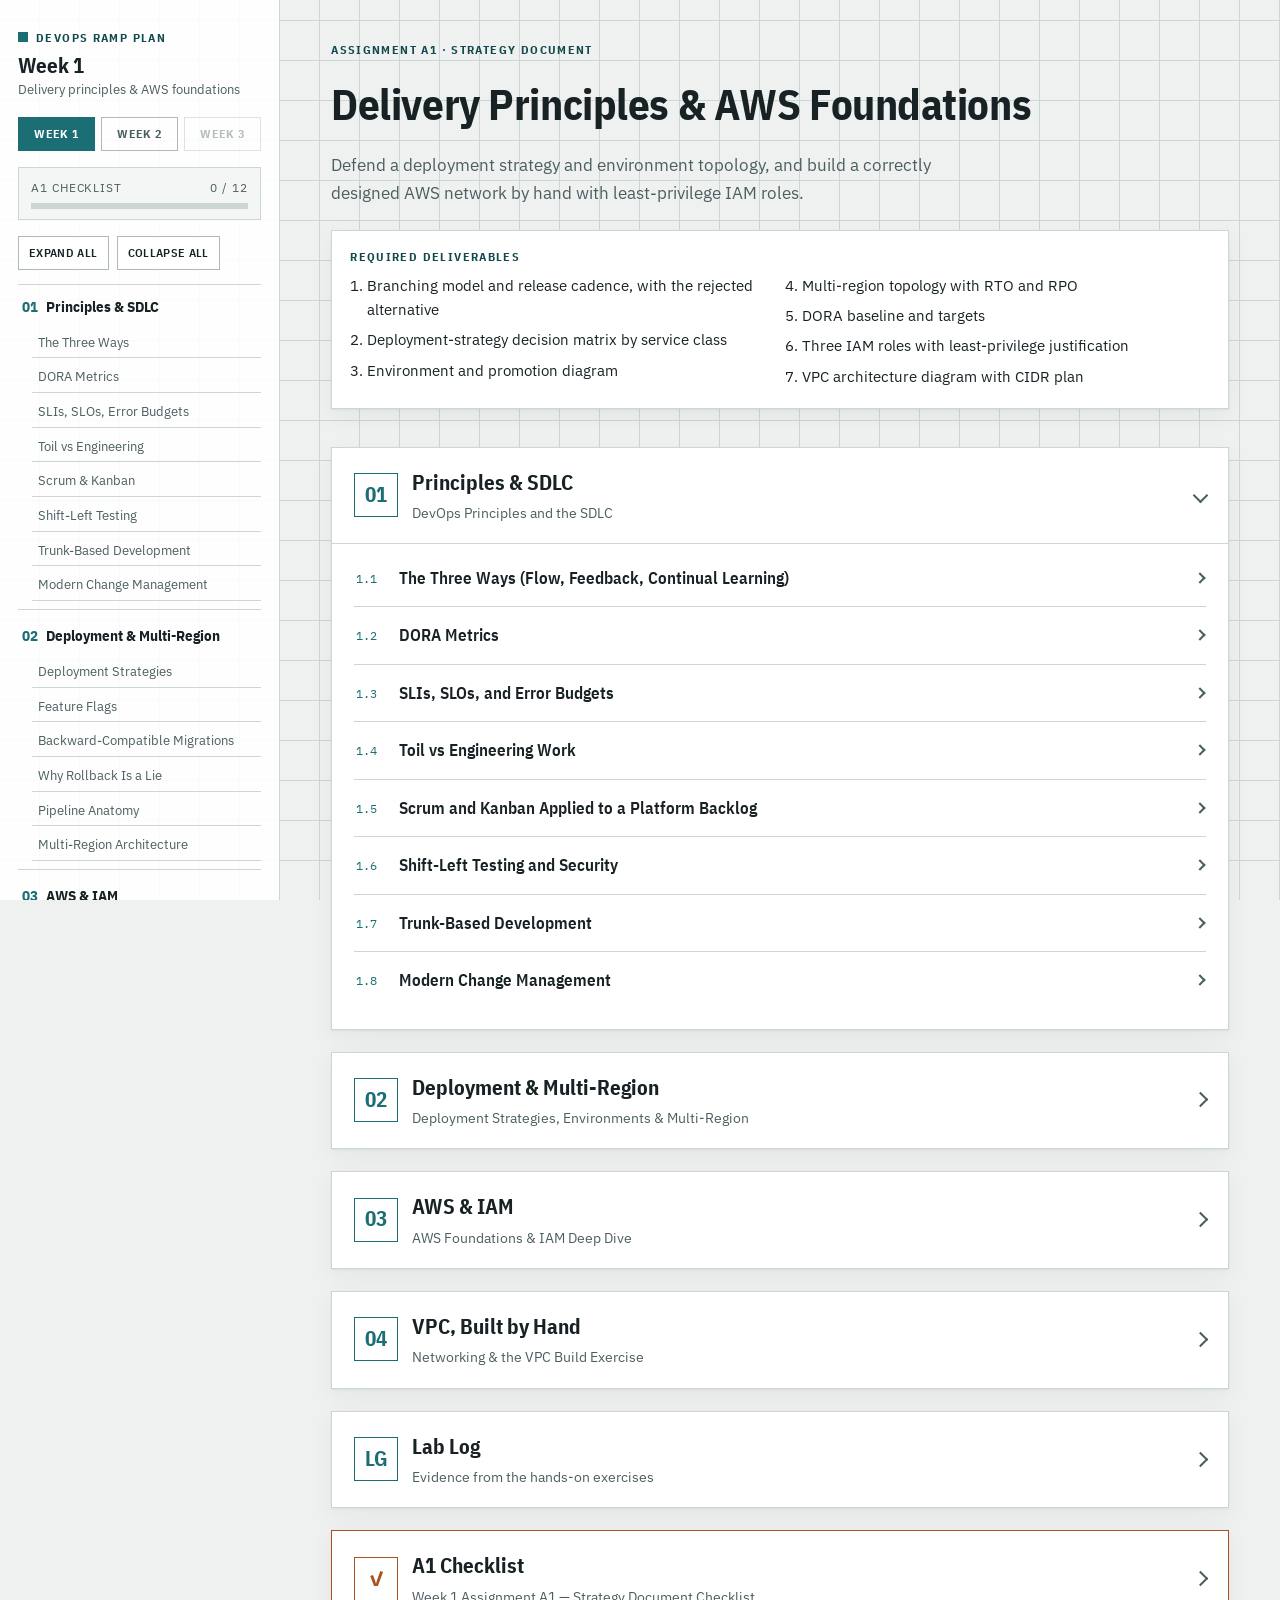
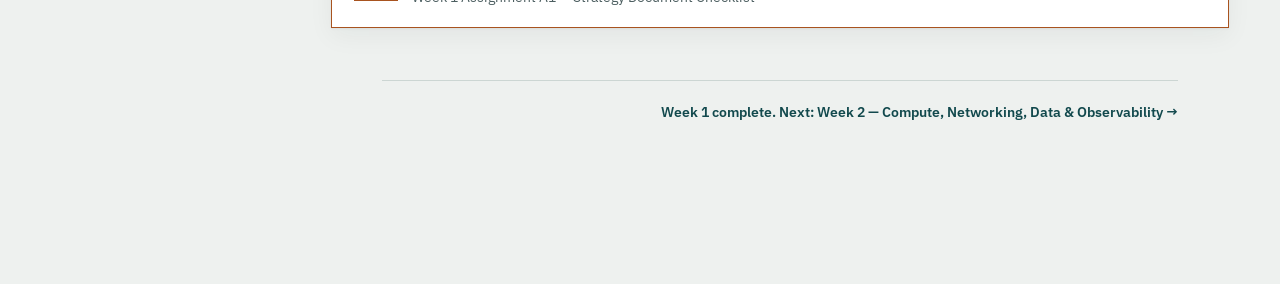
==== index.html @ 34bdd521 "Public release: DevOps ramp plan (Weeks 1-2) Fresh history for public release. Previous commit histo" ====
<!doctype html>
<html lang="en">
<head>
<meta charset="utf-8">
<meta name="viewport" content="width=device-width, initial-scale=1">
<title>DevOps Ramp Plan</title>
<link rel="stylesheet" href="https://fonts.googleapis.com/css2?family=IBM+Plex+Sans+Condensed:wght@600;700&family=IBM+Plex+Sans:wght@400;500;600;700&family=IBM+Plex+Mono:wght@400;500;600&display=swap">
<link rel="stylesheet" href="styles.css">
</head>
<body>

<div class="shell">
  <aside class="sidebar" id="sidebar">
    <div class="brand"><span class="brand-mark"></span><span class="eyebrow">DevOps Ramp Plan</span></div>
    <h1>Week 1</h1>
    <div class="tagline">Delivery principles &amp; AWS foundations</div>

    <div class="week-switch">
      <a href="index.html" class="week-tab active">Week 1</a>
      <a href="week2.html" class="week-tab">Week 2</a>
      <span class="week-tab disabled">Week 3</span>
    </div>

    <div class="progress-card">
      <div class="p-row"><span>A1 Checklist</span><span id="progress-count">0 / 11</span></div>
      <div class="progress-track"><div class="progress-fill" id="progress-fill"></div></div>
    </div>

    <div class="nav-controls">
      <button class="btn" id="expand-all">Expand all</button>
      <button class="btn" id="collapse-all">Collapse all</button>
    </div>

    <nav class="nav" id="nav">
      <ul>
        <li>
          <a class="day-link" href="#d1"><span class="day-num">01</span> Principles &amp; SDLC</a>
          <ul class="sub-list">
            <li><a href="#d1-1">The Three Ways</a></li>
            <li><a href="#d1-2">DORA Metrics</a></li>
            <li><a href="#d1-3">SLIs, SLOs, Error Budgets</a></li>
            <li><a href="#d1-4">Toil vs Engineering</a></li>
            <li><a href="#d1-5">Scrum &amp; Kanban</a></li>
            <li><a href="#d1-6">Shift-Left Testing</a></li>
            <li><a href="#d1-7">Trunk-Based Development</a></li>
            <li><a href="#d1-8">Modern Change Management</a></li>
          </ul>
        </li>
        <li>
          <a class="day-link" href="#d2"><span class="day-num">02</span> Deployment &amp; Multi-Region</a>
          <ul class="sub-list">
            <li><a href="#d2-1">Deployment Strategies</a></li>
            <li><a href="#d2-2">Feature Flags</a></li>
            <li><a href="#d2-3">Backward-Compatible Migrations</a></li>
            <li><a href="#d2-4">Why Rollback Is a Lie</a></li>
            <li><a href="#d2-5">Pipeline Anatomy</a></li>
            <li><a href="#d2-6">Multi-Region Architecture</a></li>
          </ul>
        </li>
        <li>
          <a class="day-link" href="#d3"><span class="day-num">03</span> AWS &amp; IAM</a>
          <ul class="sub-list">
            <li><a href="#d3-1">Global Infrastructure</a></li>
            <li><a href="#d3-2">Shared Responsibility</a></li>
            <li><a href="#d3-3">Service Quotas</a></li>
            <li><a href="#d3-4">Tagging Strategy</a></li>
            <li><a href="#d3-5">Budget Alarms</a></li>
            <li><a href="#d3-6">AWS CLI Profiles</a></li>
            <li><a href="#d3-7">IAM Deep Dive</a></li>
            <li><a href="#d3-8">Three IAM Roles</a></li>
            <li><a href="#d3-9">ARNs Explained</a></li>
            <li><a href="#d3-10">Condition Keys in Practice</a></li>
            <li><a href="#d3-11">IAM Actions Reference</a></li>
          </ul>
        </li>
        <li>
          <a class="day-link" href="#d4"><span class="day-num">04</span> VPC, Built by Hand</a>
          <ul class="sub-list">
            <li><a href="#d4-1">What a VPC Is</a></li>
            <li><a href="#d4-2">CIDR Planning</a></li>
            <li><a href="#d4-3">Public vs Private Subnets</a></li>
            <li><a href="#d4-4">Route Tables</a></li>
            <li><a href="#d4-5">Network Components</a></li>
            <li><a href="#d4-6">Security Groups vs NACLs</a></li>
            <li><a href="#d4-7">VPC Flow Logs</a></li>
            <li><a href="#d4-8">Build Steps</a></li>
            <li><a href="#d4-9">Why Each Component</a></li>
          </ul>
        </li>
        <li>
          <a class="day-link" href="#lab-log"><span class="day-num">LG</span> Lab Log</a>
          <ul class="sub-list">
            <li><a href="#log-1">CLI Profile &amp; Identity</a></li>
            <li><a href="#log-2">Budget Alarm Setup</a></li>
            <li><a href="#log-3">First EC2 Instance</a></li>
            <li><a href="#log-4">Creating the VPC</a></li>
            <li><a href="#log-5">Creating the 6 Subnets</a></li>
            <li><a href="#log-6">Internet Gateway</a></li>
            <li><a href="#log-7">NAT Gateway</a></li>
          </ul>
        </li>
        <li><a class="day-link checklist-link" href="#checklist"><span class="day-num">✓</span> A1 Checklist</a></li>
        <li><a class="day-link checklist-link" href="./week2.html"><span class="day-num">✓</span> Go to: Week 2</a></li>
      </ul>
    </nav>
  </aside>

  <main>
    <div class="hero">
      <span class="eyebrow">Assignment A1 · Strategy Document</span>
      <h1>Delivery Principles &amp; AWS Foundations</h1>
      <p class="goal">Defend a deployment strategy and environment topology, and build a correctly designed AWS network by hand with least-privilege IAM roles.</p>
      <div class="deliverables">
        <span class="eyebrow">Required deliverables</span>
        <ol>
          <li>Branching model and release cadence, with the rejected alternative</li>
          <li>Deployment-strategy decision matrix by service class</li>
          <li>Environment and promotion diagram</li>
          <li>Multi-region topology with RTO and RPO</li>
          <li>DORA baseline and targets</li>
          <li>Three IAM roles with least-privilege justification</li>
          <li>VPC architecture diagram with CIDR plan</li>
        </ol>
      </div>
    </div>

    <!-- ===================== DAY 1 ===================== -->
    <details class="day" id="d1" open>
      <summary><span class="day-badge">01</span><span class="day-title"><h2>Principles &amp; SDLC</h2><div class="day-sub">DevOps Principles and the SDLC</div></span><span class="chev"></span></summary>
      <div class="day-body">

        <details class="sub" id="d1-1">
          <summary><span class="sub-num">1.1</span><h3>The Three Ways (Flow, Feedback, Continual Learning)</h3><span class="chev-sm"></span></summary>
          <div class="sub-content">
            <p>This mental model, from Gene Kim's <em>The Phoenix Project</em> and <em>Accelerate</em>, underpins everything in DevOps.</p>

            <h4 class="mini">The First Way — Flow (left to right)</h4>
            <p>Work moves from development to production with no long queues, no invisible work, and small batch sizes instead of giant releases. The goal is to shorten the time between a developer writing code and that code delivering value to a user.</p>
            <p>Key practices:</p>
            <ul>
              <li>Small, frequent commits rather than large, infrequent releases</li>
              <li>Automated testing so the pipeline doesn't stall waiting for manual QA</li>
              <li>Limiting work in progress so tasks finish rather than pile up</li>
              <li>Making work visible — everyone can see what's in progress, blocked, or done</li>
            </ul>

            <h4 class="mini">The Second Way — Feedback (right to left)</h4>
            <p>Signals move from production back to development, fast. A failing test, a production alert, a customer complaint — the shorter the path back to the person who can fix it, the cheaper the fix. A bug caught in a developer's IDE costs minutes; the same bug caught in production costs hours, customer trust, and possibly money.</p>
            <ul>
              <li>Automated monitoring and alerting on production systems</li>
              <li>Fast test suites that run on every commit</li>
              <li>Blameless post-incident reviews that produce systemic fixes</li>
              <li>Telemetry everywhere — you can't improve what you can't measure</li>
            </ul>

            <h4 class="mini">The Third Way — Continual Learning and Experimentation</h4>
            <p>A culture of experimentation, where every incident becomes shared knowledge rather than blame. Teams run game days (simulated failures), conduct chaos engineering, and turn every post-mortem into a concrete improvement. Every improvement becomes the new baseline you build on.</p>
            <ul>
              <li>Blameless post-mortems with action items that actually get implemented</li>
              <li>Allocated time for improvement work (not just feature work)</li>
              <li>Sharing knowledge across teams through documentation and internal talks</li>
              <li>Experimentation — new tools, approaches, architectures in low-risk settings first</li>
            </ul>
          </div>
        </details>

        <details class="sub" id="d1-2">
          <summary><span class="sub-num">1.2</span><h3>DORA Metrics</h3><span class="chev-sm"></span></summary>
          <div class="sub-content">
            <p>Four measurements from the DevOps Research and Assessment group, validated across thousands of organizations. They split into two speed metrics and two stability metrics.</p>
            <div class="table-scroll">
              <table>
                <thead><tr><th>Metric</th><th>What it measures</th><th>Elite</th><th>High</th><th>Medium</th><th>Low</th></tr></thead>
                <tbody>
                  <tr><td><strong>Deployment frequency</strong></td><td>How often you ship to production</td><td>On demand (multiple/day)</td><td>Weekly–monthly</td><td>Monthly–semi-annually</td><td>&lt; once / 6 months</td></tr>
                  <tr><td><strong>Lead time for changes</strong></td><td>Time from commit to production</td><td>&lt; 1 hour</td><td>1 day – 1 week</td><td>1 week – 1 month</td><td>&gt; 6 months</td></tr>
                  <tr><td><strong>Change failure rate</strong></td><td>% of deployments causing a failure</td><td>0–15%</td><td>16–30%</td><td>16–30%</td><td>16–30%</td></tr>
                  <tr><td><strong>Time to restore service</strong></td><td>How fast you recover from an incident</td><td>&lt; 1 hour</td><td>&lt; 1 day</td><td>1 day – 1 week</td><td>&gt; 6 months</td></tr>
                </tbody>
              </table>
            </div>
            <div class="fact fact-good"><span class="tag">Critical insight</span><p><strong>Speed and stability are not a trade-off.</strong> Elite teams are good at both simultaneously. Shipping faster doesn't mean more failures — it means smaller changes that are easier to debug and roll back.</p></div>
            <h4 class="mini">How to measure each one practically</h4>
            <ul>
              <li><strong>Deployment frequency:</strong> count of production deploys from Jenkins/pipeline build history</li>
              <li><strong>Lead time:</strong> timestamp of PR merge to timestamp of production deploy</li>
              <li><strong>Change failure rate:</strong> count of rollbacks or hotfixes divided by total deploys</li>
              <li><strong>Time to restore:</strong> duration from incident alert to service recovery, from incident tickets</li>
            </ul>
          </div>
        </details>

        <details class="sub" id="d1-3">
          <summary><span class="sub-num">1.3</span><h3>SLIs, SLOs, and Error Budgets</h3><span class="chev-sm"></span></summary>
          <div class="sub-content">
            <dl class="termlist">
              <dt>SLI — Service Level Indicator</dt>
              <dd>A measured quantity that describes some aspect of service health, e.g. "99.95% of HTTP requests returned a 2xx/3xx status", "p95 latency was 220ms", "99.99% of scheduled cron jobs completed successfully".</dd>
              <dt>SLO — Service Level Objective</dt>
              <dd>The target for an SLI, agreed with the team and (ideally) the business, e.g. "99.9% of requests succeed over a rolling 30-day window" or "p95 latency stays below 300ms".</dd>
              <dt>Error budget</dt>
              <dd>The gap between 100% and your SLO. A 99.9% SLO leaves a 0.1% error budget — roughly 43 minutes of downtime per month. This budget is "spent" on risk: deploys, experiments, maintenance.</dd>
            </dl>
            <h4 class="mini">How error budgets drive decisions</h4>
            <ul>
              <li>Budget remaining → ship features, take risks, experiment</li>
              <li>Budget almost exhausted → slow down, focus on reliability, skip risky deploys</li>
              <li>Budget exceeded → freeze feature work, all effort goes to stability until it recovers</li>
            </ul>
            <p>This turns "reliability" from a vague feeling into a number the engineering team and the business can make decisions with — and it prevents the trap where ops says "we can never deploy, it might break things." The error budget explicitly permits a certain amount of breakage.</p>
          </div>
        </details>

        <details class="sub" id="d1-4">
          <summary><span class="sub-num">1.4</span><h3>Toil vs Engineering Work</h3><span class="chev-sm"></span></summary>
          <div class="sub-content">
            <div class="fact fact-fail"><span class="tag">Toil</span><p>Manual, repetitive, automatable work that scales linearly with the system and has no lasting value — SSH-ing in to restart a service, copying config to every server by hand, checking disk usage each morning, manually creating IAM users via the console.</p></div>
            <div class="fact fact-good"><span class="tag">Engineering work</span><p>Reduces toil or adds durable value — a script that restarts a crashed service automatically, a CI/CD pipeline that deploys config changes, CloudWatch alarms for disk usage, Terraform that provisions IAM users from config.</p></div>
            <p>Google's SRE guidance: cap toil at 50% of a team's time. If you're doing the same manual step three times, it should become a script or pipeline stage by the fourth time.</p>
            <p><strong>The practical test:</strong> "If the system doubles in size, does this task also double?" If yes, it's toil. If no (because it's automated), it's engineering.</p>
          </div>
        </details>

        <details class="sub" id="d1-5">
          <summary><span class="sub-num">1.5</span><h3>Scrum and Kanban Applied to a Platform Backlog</h3><span class="chev-sm"></span></summary>
          <div class="sub-content">
            <p>Infrastructure work splits into two fundamentally different streams:</p>
            <ul>
              <li><strong>Planned work (~60%):</strong> build the VPC, set up CI/CD, migrate the database to RDS, write Terraform modules — predictable, estimable, fits sprint-style planning.</li>
              <li><strong>Unplanned work (~40%):</strong> production is down, a dev team needs a new IAM role, a security patch dropped today, disk is 95% full — arrives any time, can't wait for the next sprint.</li>
            </ul>
            <div class="fact fact-fail"><span class="tag">Pure Scrum breaks</span><p>Scrum assumes most work is planned and committed to a sprint. When 40% arrives unpredictably, sprint commitments are constantly blown and the process becomes a burden.</p></div>
            <div class="fact fact-fail"><span class="tag">Pure Kanban's cost</span><p>Continuous flow handles interrupts naturally, but without sprint commitments, long-term project work gets endlessly deprioritized behind whoever is shouting loudest.</p></div>
            <h4 class="mini">The hybrid most DevOps teams actually use</h4>
            <ul>
              <li>Scrum-style 1-week sprints for planned project work (sprint goal: "VPC and IAM roles are built and documented")</li>
              <li>Kanban board running alongside for operational requests and incidents, with its own WIP limits</li>
              <li>Sprint capacity planned at 60% to absorb interrupt-driven work — pull extra backlog tasks if no incidents come</li>
              <li>One standup covers both streams: "Here's my sprint task. I also picked up an incident yesterday, here's the status."</li>
            </ul>
            <p><strong>WIP limits:</strong> a maximum number of items per board stage — e.g. 2 per person "In Progress." Uncomfortable, but the first two finish faster; context-switching between three half-done incidents is slower than finishing two sequentially.</p>
            <p><strong>Cycle time</strong> replaces velocity as the metric: how long does a task take from "Ready" to "Done"? Growing cycle time means something is blocking flow.</p>
            <h4 class="mini">Definition of Done for infrastructure</h4>
            <ol>
              <li>Works end-to-end — the VPC actually routes traffic, the IAM role actually grants access</li>
              <li>Reproducible — built via code, not clicked in the console</li>
              <li>Secure — least-privilege, no open access, encrypted</li>
              <li>Documented — a teammate can understand it without asking you</li>
              <li>Explains trade-offs — you can articulate what you chose and what you rejected</li>
            </ol>
          </div>
        </details>

        <details class="sub" id="d1-6">
          <summary><span class="sub-num">1.6</span><h3>Shift-Left Testing and Security</h3><span class="chev-sm"></span></summary>
          <div class="sub-content">
            <p>"Shift left" means moving testing and security checks earlier in the pipeline — towards the developer's commit, away from the end.</p>
            <pre class="diagram" data-lang="shift right — expensive">Code → Build → Deploy to staging → Manual QA → Security audit → Deploy to prod
                                                  ↑ bug found here costs days</pre>
            <pre class="diagram" data-lang="shift left — cheap">Code → Lint + unit tests → SAST scan → Build → Deploy to staging → Prod
 ↑ bug found here costs minutes</pre>
            <h4 class="mini">Concrete shift-left practices</h4>
            <ul>
              <li><strong>Pre-commit hooks:</strong> linting, formatting, basic checks before the commit even enters Git</li>
              <li><strong>Unit tests on every commit:</strong> CI fails immediately if tests break</li>
              <li><strong>SAST:</strong> tools like Bandit (Python), Semgrep, or Checkov (Terraform) scan for security issues in code, on the PR</li>
              <li><strong>Dependency scanning:</strong> Dependabot or Snyk check for known vulnerabilities in libraries before deploy</li>
              <li><strong>Policy-as-code:</strong> Open Policy Agent (OPA) enforces rules like "no S3 buckets without encryption" at the PR level</li>
            </ul>
            <p>The principle: the earlier you catch a problem, the cheaper it is to fix. A SQL injection caught by SAST during code review costs 15 minutes. The same vulnerability caught in a production penetration test costs days of remediation, an incident report, and possibly a breach.</p>
          </div>
        </details>

        <details class="sub" id="d1-7">
          <summary><span class="sub-num">1.7</span><h3>Trunk-Based Development</h3><span class="chev-sm"></span></summary>
          <div class="sub-content">
            <p><strong>The model:</strong> everyone commits to (or near) a single <code>main</code> branch frequently, using short-lived feature branches that live for hours to at most a couple of days.</p>
            <pre class="diagram" data-lang="trunk-based">main:    ──●──●──●──●──●──●──●──●──●──  (always deployable)
              \  /   \  /       \  /
feature-a:    ●──●   (merged in hours)
feature-b:         ●──●──●     (merged in 1-2 days max)</pre>
            <div class="fact fact-fail"><span class="tag">Rejected alt.</span><pre class="diagram" data-lang="gitflow" style="margin:0">main:       ──●────────────────●──────  (only release merges)
develop:    ──●──●──●──●──●──●──●──●──  (integration branch)
release/1.2:         ●──●──●          (release branch)
feature-xyz:    ●──●──●──●──●──●──●   (weeks-long branches)</pre></div>
            <h4 class="mini">Why trunk-based wins for DevOps</h4>
            <ul>
              <li>Short-lived branches mean fewer merge conflicts (hours of drift, not weeks)</li>
              <li><code>main</code> is always in a deployable state — any commit can be released</li>
              <li>Enables small-batch, high-frequency deployment (daily or multiple times a day)</li>
              <li>Forces code to be backward-compatible (it's going to main alongside other work)</li>
            </ul>
            <p><strong>How incomplete work ships safely:</strong> feature flags. Code is deployed "dark" — it exists in production but is behind a flag that's off. Enable it for internal users first, then 1%, then 10%, then 100%. If something breaks, disable the flag — no redeploy needed.</p>
            <div class="dialog">
              <p><strong>Manager's likely challenge:</strong> "But Gitflow gives you a clear release branch — how do you handle hotfixes in trunk-based?"</p>
              <p><strong>Your defense:</strong> a hotfix is just another fast merge to main, deployed immediately. No cherry-picking across branches, no "which branch has the fix" confusion. Feature flags mean the fix ships in minutes, not hours.</p>
            </div>
          </div>
        </details>

        <details class="sub" id="d1-8">
          <summary><span class="sub-num">1.8</span><h3>Modern Change Management</h3><span class="chev-sm"></span></summary>
          <div class="sub-content">
            <div class="fact fact-fail"><span class="tag">Traditional — slow</span><p>A Change Advisory Board (CAB) meets weekly, reviews every proposed change, approves or rejects. Changes queue for the next meeting. Deployment frequency: at best weekly, often monthly.</p></div>
            <h4 class="mini">Modern approach — fast and safe</h4>
            <ul>
              <li><strong>Small changes:</strong> small diffs are easier to review, understand, and roll back</li>
              <li><strong>Peer review:</strong> a pull request reviewed by a teammate, not a committee meeting</li>
              <li><strong>Automated gates:</strong> the CI pipeline enforces tests, security scans, and policy checks — passing the pipeline means meeting the quality bar</li>
              <li><strong>Fast rollback path:</strong> the safety net is not a meeting; it's the ability to revert in minutes</li>
            </ul>
            <p>This doesn't mean no governance — it means governance is encoded in the pipeline rather than performed in a meeting. The pipeline is stricter than a CAB (checks every change, not a sample) and faster (seconds, not days).</p>
          </div>
        </details>

      </div>
    </details>

    <!-- ===================== DAY 2 ===================== -->
    <details class="day" id="d2">
      <summary><span class="day-badge">02</span><span class="day-title"><h2>Deployment &amp; Multi-Region</h2><div class="day-sub">Deployment Strategies, Environments &amp; Multi-Region</div></span><span class="chev"></span></summary>
      <div class="day-body">

        <details class="sub" id="d2-1">
          <summary><span class="sub-num">2.1</span><h3>Deployment Strategies — In Depth</h3><span class="chev-sm"></span></summary>
          <div class="sub-content">

            <details class="strategy" id="d2-1-recreate">
              <summary>2.1.1 Recreate<span class="chev-sm"></span></summary>
              <div class="strategy-body">
                <div class="fact fact-note"><span class="tag">Mechanism</span><pre class="diagram" style="margin:0">[v1 running] → [v1 stopped — DOWNTIME] → [v2 starting] → [v2 running]</pre></div>
                <div class="fact fact-fail"><span class="tag">Failure mode</span><p>If v2 fails to start (bad config, crash loop, missing dependency), nothing is running. Recovery means redeploying v1 — another outage cycle. Total outage duration is unpredictable.</p></div>
                <div class="fact fact-note"><span class="tag">Cost</span><p>Cheapest — you only ever run one set of infrastructure. No duplicate environments, no traffic splitting, no weighted routing.</p></div>
                <div class="fact fact-good"><span class="tag">Use when</span><p>Internal tools with a maintenance window, batch processing jobs, dev/staging environments where downtime doesn't matter. Never for user-facing production services.</p></div>
              </div>
            </details>

            <details class="strategy" id="d2-1-rolling">
              <summary>2.1.2 Rolling<span class="chev-sm"></span></summary>
              <div class="strategy-body">
                <div class="fact fact-note"><span class="tag">Mechanism</span><pre class="diagram" style="margin:0">Step 1: [v2] [v1] [v1] [v1]    ← 1 replaced, 3 still serving on v1
Step 2: [v2] [v2] [v1] [v1]    ← 2 replaced
Step 3: [v2] [v2] [v2] [v1]    ← 3 replaced
Step 4: [v2] [v2] [v2] [v2]    ← done (~10 minutes total)</pre></div>
                <div class="fact fact-fail"><span class="tag">Failure — mixed versions</span><p>Both v1 and v2 serve traffic simultaneously. The load balancer distributes randomly. If v2 changes an API response format, or expects a DB column v1 doesn't create, you get inconsistent behaviour.</p></div>
                <div class="fact fact-fail"><span class="tag">Failure — slow rollback</span><p>If v2 is bad, you do another rolling deploy back to v1 — which takes just as long. You've been serving bad responses the whole time.</p></div>
                <div class="fact fact-note"><span class="tag">Cost</span><p>Low — never more than N instances total (briefly N-1 mid-swap while one drains).</p></div>
                <div class="fact fact-note"><span class="tag">Gate</span><p>Health check passed (binary: up or down). No metrics analysis, no baseline comparison. Automatic and fast.</p></div>
                <div class="fact fact-good"><span class="tag">Use when</span><p>Stateless services where v1 and v2 are backward-compatible. Read-heavy APIs where a mixed-version window is tolerable.</p></div>
              </div>
            </details>

            <details class="strategy" id="d2-1-bluegreen">
              <summary>2.1.3 Blue/Green<span class="chev-sm"></span></summary>
              <div class="strategy-body">
                <div class="fact fact-note"><span class="tag">Mechanism</span><pre class="diagram" style="margin:0">Before: Load balancer → Blue (v1) [4 instances]    Green (v2) [4 instances, idle]
Switch: Load balancer → Green (v2) [4 instances]   Blue (v1) [4 instances, idle]
After:  Terminate Blue once confident Green is stable (hours/days later)</pre></div>
                <div class="fact fact-fail"><span class="tag">Failure — full blast radius</span><p>100% of traffic hits v2 instantly on switch. No gradual ramp. A subtle bug appearing only at full load or with real data hits every user at once. Rollback is fast, but the blast radius before you notice is 100%.</p></div>
                <div class="fact fact-note"><span class="tag">Cost</span><p>Highest — double infrastructure during the switchover window. At scale (40 servers), you run 80 during deploy. Blue must stay alive for confidence (hours or a full day).</p></div>
                <div class="fact fact-good"><span class="tag">Use when</span><p>You need instant, clean rollback. Databases and stateful services where a slow rollback is unaffordable. Frontend assets (new S3 path, switch CloudFront origin — zero mixed versions).</p></div>
                <p><strong>Key advantage over rolling:</strong> no mixed-version window. Traffic goes entirely to v1 or entirely to v2, never both — matters for services with strict API contract requirements.</p>
              </div>
            </details>

            <details class="strategy" id="d2-1-canary">
              <summary>2.1.4 Canary<span class="chev-sm"></span></summary>
              <div class="strategy-body">
                <div class="fact fact-note"><span class="tag">Mechanism</span><pre class="diagram" style="margin:0">Stage 1: [v2: 5%]  [v1: 95%]    ← watch for 30 min, compare metrics
Stage 2: [v2: 25%] [v1: 75%]    ← watch for 30 min at higher load
Stage 3: [v2: 100%]              ← done (~2 hours total)</pre></div>
                <div class="fact fact-fail"><span class="tag">Failure — monitoring blindness</span><p>Canary is only as good as your observability. If your dashboard can't detect a 5% error increase (noisy baseline), the bug slips through and you promote to 25%. The gate requires meaningful monitoring.</p></div>
                <div class="fact fact-fail"><span class="tag">Failure — data corruption</span><p>If the canary writes corrupt data for 5% of users, rolling back the traffic doesn't undo the data damage.</p></div>
                <div class="fact fact-note"><span class="tag">Cost</span><p>Low to moderate — instances are replaced in place (like rolling), so server count stays the same. The extra cost is monitoring/observability tooling that makes traffic-split decisions meaningful.</p></div>
                <div class="fact fact-note"><span class="tag">Gate</span><p>Metrics comparison — is v2's error rate, p99 latency, and business metrics comparable to v1's baseline? Analysis, not just a health check — often human judgment or automated anomaly detection, with deliberate 15–60 min pauses between steps.</p></div>
                <div class="fact fact-good"><span class="tag">Use when</span><p>Anything where the blast radius of a bad deploy is expensive — payment services, order processing, authentication. You're trading deployment speed for safety.</p></div>
                <p><strong>Difference from rolling:</strong> same in-place infrastructure approach, but fundamentally different in speed and decision logic. Rolling replaces automatically in ~10 minutes with only a health-check gate. Canary takes ~2 hours with deliberate pauses and metrics comparison. Rolling asks "is it alive?"; canary asks "is it behaving correctly?"</p>
              </div>
            </details>

            <details class="strategy" id="d2-1-shadow">
              <summary>2.1.5 Shadow (Dark Launch)<span class="chev-sm"></span></summary>
              <div class="strategy-body">
                <div class="fact fact-note"><span class="tag">Mechanism</span><p>Production traffic is duplicated — the real request goes to v1 (which serves the actual response), and a copy goes to v2 (which processes it but its response is discarded). You compare v2's outputs and performance against v1's.</p></div>
                <div class="fact fact-fail"><span class="tag">Failure — write side effects</span><p>Works well for reads (compare search results, recommendations). Dangerous for writes — if v2 processes a duplicated payment request, you've double-charged someone. You must mock all write side effects or only shadow read paths.</p></div>
                <div class="fact fact-fail"><span class="tag">Failure — resource doubling</span><p>Doubles compute and network load. Downstream dependencies (databases, external APIs) receive double the traffic and may not be provisioned for it.</p></div>
                <div class="fact fact-note"><span class="tag">Cost</span><p>High — two full environments and double the compute for every request.</p></div>
                <div class="fact fact-good"><span class="tag">Use when</span><p>Major refactors needing proof the new system produces identical results. ML model deployment (shadow the new model, compare predictions). Database migration (compare query results between old and new databases).</p></div>
              </div>
            </details>

          </div>
        </details>

        <details class="sub" id="d2-2">
          <summary><span class="sub-num">2.2</span><h3>Feature Flags as a Deployment Tool</h3><span class="chev-sm"></span></summary>
          <div class="sub-content">
            <p>Feature flags decouple <strong>deployment</strong> (code goes to production) from <strong>release</strong> (users see the feature):</p>
            <pre data-lang="python"># In your Django view
def checkout_view(request):
    if feature_flags.is_enabled('new_checkout_flow', user=request.user):
        return new_checkout(request)     # new code, deployed but dark
    else:
        return old_checkout(request)     # existing code, all users see this</pre>
            <p>You deploy this to 100% of instances via a simple rolling deploy. Nobody sees the new checkout yet. Then you flip the flag for 1% of users — a canary release with no infrastructure change. Ramp to 10%, 50%, 100%. If it breaks, flip it off — instant, no redeploy.</p>
            <div class="fact fact-good"><span class="tag">Why it matters</span><p>Feature flags let you use simple, cheap rolling deploys for most changes while still getting canary-like safety for risky features. You don't need blue/green infrastructure to get blue/green-like control.</p></div>
            <h4 class="mini">The cost of feature flags</h4>
            <ul>
              <li>Code complexity — branches everywhere, multiple paths to maintain</li>
              <li>Stale flags — "temporary" flags accumulate if not cleaned up</li>
              <li>Testing burden — you need to test both flag-on and flag-off paths</li>
              <li>Discipline required — every flag needs an owner, a purpose, and an expiry date</li>
            </ul>
            <h4 class="mini">Flag types</h4>
            <ul>
              <li><strong>Release flags:</strong> temporary, control rollout of a new feature, removed after full rollout</li>
              <li><strong>Ops flags:</strong> semi-permanent, disable expensive features under load ("circuit breakers")</li>
              <li><strong>Experiment flags:</strong> A/B testing, comparing user behaviour between variants</li>
              <li><strong>Permission flags:</strong> long-lived, control feature access by user tier (free vs paid)</li>
            </ul>
          </div>
        </details>

        <details class="sub" id="d2-3">
          <summary><span class="sub-num">2.3</span><h3>Backward-Compatible Schema Migrations</h3><span class="chev-sm"></span></summary>
          <div class="sub-content">
            <p><strong>The rule:</strong> never make a database change that breaks the currently running version of your app. During a rolling deploy, v1 and v2 run simultaneously against the same database. If v2's migration drops a column v1 still reads, v1 crashes.</p>
            <h4 class="mini">The expand-and-contract pattern — three separate deploys</h4>
            <dl class="termlist">
              <dt>Deploy 1 — Expand</dt>
              <dd>Add the new column (e.g. <code>full_name</code>) alongside the old ones. App code dual-writes to both, reads from old columns. v1 still works — it ignores the new column. Safe to roll back: redeploy v1, the new column sits there unused.</dd>
              <dt>Deploy 2 — Migrate</dt>
              <dd>Backfill <code>full_name</code> for all existing rows. Switch app code to read from the new column. Continue dual-writing. If this fails, old columns still have valid data — safe to roll back.</dd>
              <dt>Deploy 3 — Contract (days or weeks later)</dt>
              <dd>Stop writing to the old columns, drop them from the schema. This is the point of no return — after this you can't roll back to the old app version.</dd>
            </dl>
            <p>In your Django experience, you might run <code>makemigrations</code> and <code>migrate</code> in a single deploy. In production DevOps, the migration and the app deploy are separate events with days between them.</p>
            <div class="fact fact-fail"><span class="tag">Avoid</span><ul style="margin-bottom:0">
              <li><code>DROP COLUMN</code> in the same deploy that stops reading from it</li>
              <li><code>RENAME COLUMN</code> (old code can't find the column under the new name)</li>
              <li><code>ALTER COLUMN</code> to a narrower type (e.g. VARCHAR(255) → VARCHAR(50) — longer existing data gets truncated)</li>
              <li>Adding a NOT NULL constraint without a default (existing rows fail the constraint)</li>
            </ul></div>
          </div>
        </details>

        <details class="sub" id="d2-4">
          <summary><span class="sub-num">2.4</span><h3>Why Rollback Is Usually a Lie</h3><span class="chev-sm"></span></summary>
          <div class="sub-content">
            <p>Everyone says "we can just roll back." Here's why it's almost never that simple:</p>
            <dl class="termlist">
              <dt>Scenario 1 — Schema has moved forward</dt>
              <dd>v2 ran a migration adding a NOT NULL column. v1's code doesn't write to it. Rolling back means new rows violate the constraint — writes crash.</dd>
              <dt>Scenario 2 — Data format has changed</dt>
              <dd>v2 started writing addresses in a new JSON structure. v1 expects the old structure and can't parse what v2 wrote while it was live.</dd>
              <dt>Scenario 3 — External state has changed</dt>
              <dd>v2 sent emails, processed payments, published events. You can roll back your code, but you can't un-send emails or un-charge cards.</dd>
              <dt>Scenario 4 — Dependent services have moved forward</dt>
              <dd>v2 of service A started sending a new field that service B now depends on. Rolling back service A breaks service B.</dd>
            </dl>
            <h4 class="mini">What real rollback requires</h4>
            <ul>
              <li>A reverse migration script that safely undoes schema changes</li>
              <li>A data migration that converts v2-written data back to v1's format</li>
              <li>Identification of every external side effect and a remediation plan for each</li>
              <li>Testing the rollback path before you need it (which almost nobody does)</li>
            </ul>
            <div class="fact fact-good"><span class="tag">Honest framing</span><p>Rollback is a forward fix that happens to use the previous version's code. Treat it as a deployment, not an undo button. Plan for it explicitly, test it, and document what it won't fix.</p></div>
          </div>
        </details>

        <details class="sub" id="d2-5">
          <summary><span class="sub-num">2.5</span><h3>Pipeline Anatomy</h3><span class="chev-sm"></span></summary>
          <div class="sub-content">
            <h4 class="mini">Build once, promote everywhere (correct)</h4>
            <pre class="diagram" style="margin-bottom:16px">Build (image:abc123) → Dev (abc123) → Staging (abc123) → Prod (abc123)
                                                          ↑ SAME artifact</pre>
            <p>The CI server builds an image (or JAR, or zip) once, tags it with the commit hash, pushes it to a registry (ECR). That exact, immutable artifact is deployed to dev, promoted to staging, promoted to prod. What changes between environments is <strong>configuration</strong>, injected at runtime — env vars, secrets from Secrets Manager, connection strings from Parameter Store. The artifact itself is byte-for-byte identical.</p>
            <h4 class="mini">Rebuild per stage (anti-pattern)</h4>
            <pre class="diagram" style="margin-bottom:16px">Build #1 (image:aaa111) → Dev     Build #2 (image:bbb222) → Prod
                                   ↑ DIFFERENT artifact — never tested</pre>
            <div class="fact fact-fail"><span class="tag">Why it's dangerous</span><p>Builds are not perfectly reproducible. A <code>pip install</code> might pull a newer patch version. An <code>apt-get update</code> might include a security patch that changes behaviour. A timestamp or random seed might differ. You've deployed something to production that's never been tested anywhere, even though the source is identical.</p></div>

            <h4 class="mini">What may legitimately differ between environments</h4>
            <div class="table-scroll">
              <table>
                <thead><tr><th>Aspect</th><th>Must be same</th><th>May differ</th></tr></thead>
                <tbody>
                  <tr><td>Container image / artifact</td><td>✓</td><td></td></tr>
                  <tr><td>Deployment pipeline and process</td><td>✓</td><td></td></tr>
                  <tr><td>Configuration mechanism (env vars from Secrets Manager)</td><td>✓</td><td></td></tr>
                  <tr><td>Instance size (t3.small vs m5.xlarge)</td><td></td><td>✓</td></tr>
                  <tr><td>Replica count (1 vs 4)</td><td></td><td>✓</td></tr>
                  <tr><td>Database (shared dev RDS vs Multi-AZ prod RDS)</td><td></td><td>✓</td></tr>
                  <tr><td>External integrations (Stripe sandbox vs live)</td><td></td><td>✓</td></tr>
                  <tr><td>Data (synthetic vs anonymized copy vs real)</td><td></td><td>✓</td></tr>
                  <tr><td>Monitoring depth (basic vs full + PagerDuty)</td><td></td><td>✓</td></tr>
                </tbody>
              </table>
            </div>
            <p><strong>The rule:</strong> the deployment mechanism and the artifact must be identical. Scale, cost, data, and external integration endpoints may differ — those are economics and safety, not correctness.</p>

            <h4 class="mini">Environment tiers and their purpose</h4>
            <dl class="termlist">
              <dt>Dev</dt>
              <dd>Auto-deploys on merge to <code>main</code>. Fast integration feedback. Minimal resources, shared database, synthetic data. If it breaks, nobody outside the team notices.</dd>
              <dt>Staging</dt>
              <dd>Deploys on promotion from dev (manual trigger or automated after dev smoke tests pass). Catches configuration and integration bugs that only appear at near-production configuration. Same secrets-path structure and deployment process as prod, similar (smaller) infrastructure, sandboxed external services.</dd>
              <dt>Production</dt>
              <dd>Deploys after manual approval gate from staging. Real users, real data, real money. Full monitoring, PagerDuty alerts, Multi-AZ databases, auto-scaling enabled.</dd>
            </dl>
            <p><strong>Why three tiers, not two:</strong> staging catches problems that only appear at prod-like configuration — wrong env vars, misconfigured secrets, connection pool limits, IAM mismatches. Without staging, your first prod-like test is production itself.</p>
          </div>
        </details>

        <details class="sub" id="d2-6">
          <summary><span class="sub-num">2.6</span><h3>Multi-Region Architecture</h3><span class="chev-sm"></span></summary>
          <div class="sub-content">
            <h4 class="mini">Active-Active</h4>
            <p>Both regions serve live traffic simultaneously. Users route to the closest region by latency (Route 53 latency-based routing).</p>
            <pre class="diagram" style="margin-bottom:12px">Route 53 (latency-based routing)
├── ap-south-1 — ACTIVE (serving traffic, read-write DB)
└── eu-west-1 — ACTIVE (serving traffic, read-write DB)
    ↕ bi-directional data replication</pre>
            <div class="fact fact-good"><span class="tag">Advantages</span><ul style="margin-bottom:0">
              <li>Near-zero RTO — if one region fails, the other is already serving traffic; DNS just stops sending traffic there</li>
              <li>Lower latency for geographically distributed users</li>
              <li>Full utilization of both regions (no idle infrastructure)</li>
            </ul></div>
            <div class="fact fact-fail"><span class="tag">Challenges</span><ul style="margin-bottom:0">
              <li><strong>Data conflicts:</strong> simultaneous updates to the same record in different regions need conflict resolution (last-write-wins, application merge logic, CRDTs)</li>
              <li><strong>Cost:</strong> double infrastructure, all the time (not just during deploys)</li>
              <li><strong>Complexity:</strong> every service must be region-aware, every write must replicate, every cache synchronized or independently warmed</li>
            </ul></div>

            <h4 class="mini">Active-Passive</h4>
            <p>One region serves all traffic. A second sits on standby with a read replica and the ability to be promoted on failure.</p>
            <pre class="diagram" style="margin-bottom:12px">Route 53 (failover routing)
├── ap-south-1 — ACTIVE (all traffic, primary read-write DB)
└── eu-west-1 — STANDBY (no traffic, read replica, promoted on failure)
    → one-way async replication</pre>
            <div class="fact fact-good"><span class="tag">Advantages</span><ul style="margin-bottom:0">
              <li>Simpler — no data conflict resolution needed</li>
              <li>Cheaper — standby runs minimal infrastructure (DB replica, maybe a cold ASG)</li>
              <li>Sufficient for most businesses that can tolerate minutes of downtime</li>
            </ul></div>
            <div class="fact fact-fail"><span class="tag">Challenges</span><ul style="margin-bottom:0">
              <li><strong>Failover time:</strong> promoting standby, warming instances, updating DNS takes 15–30 minutes typically</li>
              <li><strong>Standby rot:</strong> untested failover may not work when needed — run failover drills quarterly</li>
              <li><strong>Data loss:</strong> async replication means the standby is always slightly behind — the gap is your RPO</li>
            </ul></div>

            <h4 class="mini">Traffic steering (Route 53 routing policies)</h4>
            <ul>
              <li><strong>Latency-based:</strong> routes to whichever region has the lowest latency. Used in active-active.</li>
              <li><strong>Failover:</strong> primary/secondary record with a health check; if primary fails, DNS resolves to secondary. Used in active-passive.</li>
              <li><strong>Geolocation:</strong> routes by country/continent — data residency compliance (EU users → EU region).</li>
              <li><strong>Weighted:</strong> sends X% to one region, Y% to another — gradual region migration.</li>
            </ul>

            <h4 class="mini">RTO and RPO</h4>
            <p>These are business decisions that you implement technically.</p>
            <dl class="termlist">
              <dt>RTO — Recovery Time Objective</dt>
              <dd>Maximum acceptable downtime. "We cannot be down more than 30 minutes" → RTO 30 minutes. Drives your DR architecture choice.</dd>
              <dt>RPO — Recovery Point Objective</dt>
              <dd>Maximum acceptable data loss, in time. "We can lose at most 5 minutes of data" → RPO 5 minutes. Drives your replication strategy.</dd>
            </dl>
            <div class="table-scroll">
              <table>
                <thead><tr><th>Target</th><th>Architecture</th><th>Replication</th><th>Cost</th></tr></thead>
                <tbody>
                  <tr><td>RTO 4hr, RPO 24hr</td><td>Backups in another region, restore on failure</td><td>Daily backup snapshots</td><td>Low</td></tr>
                  <tr><td>RTO 30min, RPO 5min</td><td>Active-passive, async replication</td><td>Continuous async (seconds of lag)</td><td>Moderate</td></tr>
                  <tr><td>RTO ~0, RPO ~0</td><td>Active-active, sync replication</td><td>Synchronous (adds write latency)</td><td>Very high</td></tr>
                </tbody>
              </table>
            </div>
            <div class="dialog"><p><strong>The honest business conversation:</strong> "You want zero downtime and zero data loss. That costs 2.5x your current infrastructure budget and adds 40ms latency to every write. Are you sure you don't mean 30 minutes and 5 minutes?" Usually, they do.</p></div>
          </div>
        </details>

      </div>
    </details>

    <!-- ===================== DAY 3 ===================== -->
    <details class="day" id="d3">
      <summary><span class="day-badge">03</span><span class="day-title"><h2>AWS &amp; IAM</h2><div class="day-sub">AWS Foundations &amp; IAM Deep Dive</div></span><span class="chev"></span></summary>
      <div class="day-body">

        <details class="sub" id="d3-1">
          <summary><span class="sub-num">3.1</span><h3>AWS Global Infrastructure</h3><span class="chev-sm"></span></summary>
          <div class="sub-content">
            <h4 class="mini">Regions</h4>
            <p>A region (e.g. <code>ap-south-1</code> for Mumbai, <code>us-east-1</code> for N. Virginia) is a cluster of data centres in a geographic area. Your data stays in the region you choose unless you explicitly replicate it. Not every region has every service, and pricing varies.</p>
            <p>For the ramp plan: <code>ap-south-1</code> (Mumbai) is close to Dhaka, has all major services, and is cheaper than US regions. <code>us-east-1</code> gets new services first and has the most documentation.</p>
            <h4 class="mini">Availability Zones</h4>
            <p>Each region has 2–6 AZs — physically separate buildings with independent power, cooling, and networking, connected by low-latency (&lt;1ms) redundant fiber. If AZ-a loses power, AZ-b and AZ-c keep serving.</p>
            <div class="fact fact-fail"><span class="tag">Critical detail</span><p>AZ naming is randomized per account. Your <code>ap-south-1a</code> might be a different physical data centre than another account's <code>ap-south-1a</code> — AWS does this to prevent everyone piling into the "first" AZ. Use AZ IDs (<code>aps1-az1</code>) for cross-account coordination.</p></div>
            <h4 class="mini">Service scope</h4>
            <div class="table-scroll">
              <table>
                <thead><tr><th>Scope</th><th>Services</th><th>Implication</th></tr></thead>
                <tbody>
                  <tr><td><strong>Global</strong></td><td>IAM, Route 53, CloudFront, WAF (global), S3 (namespace)</td><td>Created once, works in all regions</td></tr>
                  <tr><td><strong>Regional</strong></td><td>VPC, S3 (data), Lambda, RDS, ECS, Secrets Manager, ALB</td><td>Created per region — a VPC in Mumbai doesn't exist in London</td></tr>
                  <tr><td><strong>AZ-scoped</strong></td><td>EC2 instances, EBS volumes, Subnets, NAT Gateways</td><td>Tied to a specific building — an EBS volume in AZ-a can't attach to an instance in AZ-b</td></tr>
                </tbody>
              </table>
            </div>
            <p>Why this matters: when an EC2 instance in AZ-a dies and Auto Scaling launches a replacement in AZ-b, the old EBS volume is stranded. Stateful data should go in RDS or S3 (regional services), not local EBS.</p>
          </div>
        </details>

        <details class="sub" id="d3-2">
          <summary><span class="sub-num">3.2</span><h3>Shared Responsibility Model</h3><span class="chev-sm"></span></summary>
          <div class="sub-content">
            <div class="table-scroll">
              <table>
                <thead><tr><th>Layer</th><th>Your responsibility</th><th>AWS's responsibility</th></tr></thead>
                <tbody>
                  <tr><td>Application code</td><td>✓</td><td></td></tr>
                  <tr><td>IAM policies</td><td>✓</td><td></td></tr>
                  <tr><td>Security group / firewall rules</td><td>✓</td><td></td></tr>
                  <tr><td>Encryption settings</td><td>✓</td><td></td></tr>
                  <tr><td>OS patching (EC2)</td><td>✓</td><td></td></tr>
                  <tr><td>OS patching (Fargate, Lambda, RDS)</td><td></td><td>✓</td></tr>
                  <tr><td>Network configuration (VPC, subnets)</td><td>✓</td><td></td></tr>
                  <tr><td>Physical data centre security</td><td></td><td>✓</td></tr>
                  <tr><td>Hypervisor / host OS</td><td></td><td>✓</td></tr>
                  <tr><td>Network infrastructure between AZs</td><td></td><td>✓</td></tr>
                </tbody>
              </table>
            </div>
            <p><strong>The spectrum:</strong> more managed service = less your responsibility.</p>
            <ul>
              <li>EC2: you manage everything from the OS up</li>
              <li>ECS Fargate: AWS manages the host OS; you manage the container</li>
              <li>Lambda: AWS manages everything except your function code and IAM</li>
              <li>RDS: AWS patches the engine; you manage access and encryption</li>
            </ul>
            <p>If your RDS database gets breached because the password was <code>admin123</code>, that's on you. If the underlying hardware fails, that's on AWS.</p>
          </div>
        </details>

        <details class="sub" id="d3-3">
          <summary><span class="sub-num">3.3</span><h3>Service Quotas</h3><span class="chev-sm"></span></summary>
          <div class="sub-content">
            <p>Default limits that will bite you during the ramp plan:</p>
            <div class="table-scroll">
              <table>
                <thead><tr><th>Service</th><th>Default limit</th><th>Risk</th></tr></thead>
                <tbody>
                  <tr><td>VPCs per region</td><td>5</td><td>Shared account with teammate, easy to hit</td></tr>
                  <tr><td>Elastic IPs per region</td><td>5</td><td>NAT Gateways each need one</td></tr>
                  <tr><td>EC2 On-Demand vCPU limit</td><td>Varies by family</td><td>Auto Scaling silently fails if you hit this</td></tr>
                  <tr><td>S3 buckets per account</td><td>100</td><td>Rarely hit during learning</td></tr>
                  <tr><td>IAM roles per account</td><td>1,000</td><td>Not an issue now, critical at enterprise scale</td></tr>
                </tbody>
              </table>
            </div>
            <p>Check your limits: <code>aws service-quotas list-service-quotas --service-code ec2</code></p>
            <div class="fact fact-fail"><span class="tag">Watch out</span><p>Hitting a quota doesn't always produce a clear error. Auto Scaling may silently fail to launch instances during a traffic spike.</p></div>
          </div>
        </details>

        <details class="sub" id="d3-4">
          <summary><span class="sub-num">3.4</span><h3>Tagging Strategy</h3><span class="chev-sm"></span></summary>
          <div class="sub-content">
            <p>Set a convention on day one:</p>
            <pre data-lang="tags">Environment  = dev | staging | prod
Project      = ecommerce-platform
Owner        = fahad
CostCenter   = ramp-plan-2026
ManagedBy    = terraform | manual</pre>
            <h4 class="mini">Why tags matter</h4>
            <ul>
              <li><strong>Cost tracking:</strong> see exactly how much dev costs vs staging in the billing console</li>
              <li><strong>IAM scoping:</strong> write policies like "this role can only manage resources tagged <code>Environment: dev</code>"</li>
              <li><strong>Automation:</strong> scripts can find and stop all instances tagged <code>Environment: dev</code> every evening to save money</li>
              <li><strong>Accountability:</strong> "who left this running?" → check the <code>Owner</code> tag</li>
            </ul>
          </div>
        </details>

        <details class="sub" id="d3-5">
          <summary><span class="sub-num">3.5</span><h3>Budget Alarm Setup</h3><span class="chev-sm"></span></summary>
          <div class="sub-content">
            <p>$60 per engineer. Set alerts at 50% and 80%.</p>
            <h4 class="mini">Top cost traps during learning</h4>
            <ul>
              <li>Forgetting to stop EC2 instances overnight (~$0.10/hr × 12 hours = $1.20/night)</li>
              <li>NAT Gateways running 24/7 ($0.045/hr = ~$32/month each)</li>
              <li>RDS instances left running on weekends</li>
              <li>Forgotten Elastic IPs not attached to a running instance ($0.005/hr each)</li>
            </ul>
            <p><strong>Cost-saving habit:</strong> at the end of each day, check the billing console or run:</p>
            <pre data-lang="bash">aws ce get-cost-and-usage \
  --time-period Start=2026-08-27,End=2026-08-31 \
  --granularity DAILY \
  --metrics "UnblendedCost" \
  --profile sandbox</pre>
          </div>
        </details>

        <details class="sub" id="d3-6">
          <summary><span class="sub-num">3.6</span><h3>AWS CLI with Named Profiles</h3><span class="chev-sm"></span></summary>
          <div class="sub-content">
            <pre data-lang="bash"># Configure
aws configure --profile sandbox
# Enter access key, secret key, region (ap-south-1), output format (json)

# Verify identity
aws sts get-caller-identity --profile sandbox
# Shows: Account ID, ARN, User ID — the "whoami" of AWS

# Set a default to avoid typing --profile every time
export AWS_PROFILE=sandbox</pre>
            <div class="fact fact-good"><span class="tag">Debugging tip</span><p><code>get-caller-identity</code> is your best debugging friend. Whenever something returns AccessDenied, run it first — it tells you who AWS thinks you are.</p></div>

            <h4 class="mini">How long does <code>export AWS_PROFILE</code> last?</h4>
            <p><code>export AWS_PROFILE=sandbox</code> only applies to the <strong>current shell session</strong> — every <code>aws</code> command you run afterward in that same terminal uses it automatically, with no <code>--profile</code> flag needed. Close the terminal or open a new tab, and it's gone; that new session falls back to the CLI's default profile again.</p>
            <pre data-lang="bash"># Make it permanent — every new terminal, not just this session
echo 'export AWS_PROFILE=sandbox' >> ~/.zshrc   # zsh
echo 'export AWS_PROFILE=sandbox' >> ~/.bashrc  # bash

# Apply it to the terminal you already have open, without restarting
source ~/.zshrc</pre>
            <div class="fact fact-note"><span class="tag">Override</span><p>Setting <code>AWS_PROFILE</code> doesn't lock you in — passing <code>--profile other-name</code> on any single command still overrides the environment variable for just that one call. Useful when you're mostly working in one account but need a one-off command against another.</p></div>
          </div>
        </details>

        <details class="sub" id="d3-7">
          <summary><span class="sub-num">3.7</span><h3>IAM — Identity and Access Management</h3><span class="chev-sm"></span></summary>
          <div class="sub-content">
            <h4 class="mini">Principals: Users, Groups, and Roles</h4>
            <dl class="termlist">
              <dt>IAM User</dt>
              <dd>A permanent identity with long-lived credentials (access key + secret, or console password). Used for human console login. Prefer roles wherever possible — long-lived credentials can be leaked.</dd>
              <dt>IAM Group</dt>
              <dd>A collection of users. Policies attached to the group are inherited by every member. Never attach policies directly to a user — put the user in a group, attach the policy to the group. Keeps onboarding/offboarding clean.</dd>
              <dt>IAM Role</dt>
              <dd>A temporary identity that anything can assume — an EC2 instance, a Lambda function, an ECS task, a user from another account. No permanent credentials; issues short-lived tokens (typically 1 hour) via <code>sts:AssumeRole</code>. The preferred way to grant access to services.</dd>
            </dl>

            <h4 class="mini">Policy documents — reading them line by line</h4>
            <pre data-lang="json">{
  "Version": "2012-10-17",
  "Statement": [
    {
      "Sid": "AllowReadOnlyS3",
      "Effect": "Allow",
      "Action": [
        "s3:GetObject",
        "s3:ListBucket"
      ],
      "Resource": [
        "arn:aws:s3:::my-app-bucket",
        "arn:aws:s3:::my-app-bucket/*"
      ],
      "Condition": {
        "StringEquals": {
          "aws:RequestedRegion": "ap-south-1"
        }
      }
    }
  ]
}</pre>
            <p>Read it aloud: "Allow getting objects and listing contents, but only in this specific bucket, and only when the request comes from ap-south-1."</p>
            <h4 class="mini">The five fields</h4>
            <ul>
              <li><strong>Effect:</strong> <code>Allow</code> or <code>Deny</code>. Deny always wins over Allow.</li>
              <li><strong>Action:</strong> the specific API call(s). Never use <code>*</code> in production.</li>
              <li><strong>Resource:</strong> which specific thing, by ARN. <code>*</code> means all resources — avoid it.</li>
              <li><strong>Condition:</strong> optional constraints — IP range, MFA required, region, tag values.</li>
              <li><strong>Principal</strong> (resource-based policies only): who is granted access.</li>
            </ul>

            <h4 class="mini">Identity-based vs resource-based policies</h4>
            <p><strong>Identity-based policies</strong> attach to a user, group, or role — "What can this identity do?" <strong>Resource-based policies</strong> attach to a resource (S3 bucket policy, SQS queue policy) — "Who can access this resource?" They include a <code>Principal</code> field. AWS evaluates both together. For cross-account access you typically need both: a resource policy on the target allowing the external account, and an identity policy on the external role allowing the action.</p>

            <h4 class="mini">Policy evaluation logic</h4>
            <p>When an API call is made, AWS evaluates in order:</p>
            <ol>
              <li><strong>Explicit deny check:</strong> if any policy anywhere says Deny for this action, it's denied. Game over. Always wins.</li>
              <li><strong>SCP check</strong> (AWS Organizations): organization-level guardrails. If the SCP doesn't allow it, denied.</li>
              <li><strong>Permission boundary check:</strong> the maximum ceiling for this role. Outside the boundary → denied.</li>
              <li><strong>Allow check:</strong> is there at least one identity-based or resource-based policy that explicitly Allows? If yes, allowed; if no, implicit deny.</li>
            </ol>
            <div class="fact fact-good"><span class="tag">90% of debugging</span><ul style="margin-bottom:0">
              <li>Default deny: no Allow → denied</li>
              <li>Explicit Deny always wins, even over Allow</li>
              <li>Allow must be explicit for the specific action on the specific resource</li>
            </ul></div>

            <h4 class="mini">Trust policies vs permission policies</h4>
            <p>Every role has two halves. <strong>Trust policy</strong> — "Who can assume this role?"</p>
            <pre data-lang="json">{
  "Version": "2012-10-17",
  "Statement": [{
    "Effect": "Allow",
    "Principal": { "Service": "ecs-tasks.amazonaws.com" },
    "Action": "sts:AssumeRole"
  }]
}</pre>
            <p>This says: "ECS tasks can assume this role." No human, no Lambda, no EC2 can. The <strong>permission policy</strong> is "What can this role do once assumed?" — the standard document with Actions and Resources. For cross-account, the trust policy says <code>"Principal": { "AWS": "arn:aws:iam::OTHER_ACCOUNT:role/auditor" }</code> — the auditor role from the other account can assume this role.</p>

            <h4 class="mini">Permission boundaries</h4>
            <p>A policy that sets the maximum a role can ever do, regardless of what other policies are attached:</p>
            <pre class="diagram">Boundary says:  "At most S3 and CloudWatch"
Identity policy says: "Allow s3:*, ec2:*, cloudwatch:*"
Effective permissions: s3:* and cloudwatch:* only (ec2:* is outside the boundary)</pre>
            <p>Useful when you let developers create their own roles but want to guarantee they can never exceed a defined scope.</p>

            <h4 class="mini">Instance profiles and IMDSv2</h4>
            <p>An <strong>instance profile</strong> is the wrapper that attaches a role to an EC2 instance. The instance gets temporary credentials by calling the Instance Metadata Service.</p>
            <div class="fact fact-fail"><span class="tag">IMDSv1 — insecure</span><pre style="margin:0">curl http://169.254.169.254/latest/meta-data/iam/security-credentials/my-role
# Returns credentials — no authentication required
# This is how the 2019 Capital One breach happened (SSRF → metadata → credentials)</pre></div>
            <div class="fact fact-good"><span class="tag">IMDSv2 — current</span><pre style="margin:0">TOKEN=$(curl -X PUT "http://169.254.169.254/latest/api/token" \
  -H "X-aws-ec2-metadata-token-ttl-seconds: 21600")
curl -H "X-aws-ec2-metadata-token: $TOKEN" \
  http://169.254.169.254/latest/meta-data/iam/security-credentials/my-role
# Requires PUT (SSRF attacks typically can't do PUT) + token</pre></div>
            <p>Always enforce IMDSv2: <code>--metadata-options "HttpTokens=required,HttpEndpoint=enabled"</code></p>

            <h4 class="mini">Debugging AccessDenied with CloudTrail</h4>
            <ol>
              <li>Run <code>aws sts get-caller-identity</code> — confirm who you are</li>
              <li>Check CloudTrail event history for the denied API call</li>
              <li>The event shows: userIdentity, eventName, resources, errorCode, errorMessage</li>
              <li>Ask four questions:
                <ul>
                  <li>Does my identity policy Allow this exact action on this exact resource?</li>
                  <li>Does the resource policy (if any) allow my principal?</li>
                  <li>Is there an explicit Deny anywhere overriding the Allow?</li>
                  <li>Am I failing a Condition? (wrong region, no MFA, wrong tag, wrong source IP)</li>
                </ul>
              </li>
            </ol>
          </div>
        </details>

        <details class="sub" id="d3-8">
          <summary><span class="sub-num">3.8</span><h3>The Three IAM Roles for Assignment A1</h3><span class="chev-sm"></span></summary>
          <div class="sub-content">
            <h4 class="mini">Role 1 — Application Role (ECS Tasks)</h4>
            <pre data-lang="json">{
  "Version": "2012-10-17",
  "Statement": [
    {
      "Sid": "ReadAppAssets",
      "Effect": "Allow",
      "Action": ["s3:GetObject"],
      "Resource": "arn:aws:s3:::ecommerce-assets-prod/*"
    },
    {
      "Sid": "ReadSecrets",
      "Effect": "Allow",
      "Action": ["secretsmanager:GetSecretValue"],
      "Resource": "arn:aws:secretsmanager:ap-south-1:*:secret:ecommerce/prod/*"
    },
    {
      "Sid": "WriteAppLogs",
      "Effect": "Allow",
      "Action": ["logs:CreateLogStream", "logs:PutLogEvents"],
      "Resource": "arn:aws:logs:ap-south-1:*:log-group:/ecs/ecommerce-prod:*"
    }
  ]
}</pre>
            <div class="fact fact-good"><span class="tag">Justification</span><p>The app reads assets from S3, reads database credentials from Secrets Manager, and writes its own logs. It does NOT get PutObject, DeleteObject, any IAM actions, or any EC2/infra actions. If this container is compromised, the attacker can read assets and secrets for this one service — they cannot modify infrastructure, delete data, or escalate privileges.</p></div>

            <h4 class="mini">Role 2 — Operator Role (Human Engineers)</h4>
            <pre data-lang="json">{
  "Version": "2012-10-17",
  "Statement": [
    {
      "Sid": "ManageCompute",
      "Effect": "Allow",
      "Action": [
        "ec2:Describe*", "ec2:StartInstances", "ec2:StopInstances",
        "ecs:UpdateService", "ecs:DescribeServices", "ecs:RegisterTaskDefinition"
      ],
      "Resource": "*",
      "Condition": { "StringEquals": { "aws:RequestedRegion": "ap-south-1" } }
    },
    {
      "Sid": "ManageSecrets",
      "Effect": "Allow",
      "Action": ["secretsmanager:GetSecretValue", "secretsmanager:PutSecretValue"],
      "Resource": "arn:aws:secretsmanager:ap-south-1:*:secret:ecommerce/*"
    },
    {
      "Sid": "DenyIAMChanges",
      "Effect": "Deny",
      "Action": "iam:*",
      "Resource": "*"
    }
  ]
}</pre>
            <div class="fact fact-good"><span class="tag">Justification</span><p>Operators deploy (update ECS services, register task definitions), manage instances, and rotate secrets. The explicit Deny on <code>iam:*</code> prevents operators from modifying permissions. The region condition prevents accidental cross-region operations.</p></div>

            <h4 class="mini">Role 3 — Read-Only Auditor</h4>
            <pre data-lang="json">{
  "Version": "2012-10-17",
  "Statement": [
    {
      "Sid": "ReadEverything",
      "Effect": "Allow",
      "Action": [
        "ec2:Describe*", "s3:GetObject", "s3:ListBucket",
        "rds:Describe*", "ecs:Describe*", "ecs:List*",
        "logs:GetLogEvents", "logs:DescribeLogGroups",
        "cloudtrail:LookupEvents", "iam:Get*", "iam:List*"
      ],
      "Resource": "*"
    },
    {
      "Sid": "DenyAllWrites",
      "Effect": "Deny",
      "Action": [
        "ec2:Run*", "ec2:Terminate*", "ec2:Create*", "ec2:Delete*",
        "s3:PutObject", "s3:DeleteObject",
        "iam:Create*", "iam:Delete*", "iam:Put*", "iam:Attach*"
      ],
      "Resource": "*"
    }
  ]
}</pre>
            <div class="fact fact-good"><span class="tag">Justification</span><p>Auditors see everything (logs, configs, IAM, CloudTrail) to verify compliance. Explicit Deny on all mutations ensures that even if someone attaches an additional policy, the role still can't modify anything.</p></div>
          </div>
        </details>

        <details class="sub" id="d3-9">
          <summary><span class="sub-num">3.9</span><h3>ARNs — Amazon Resource Names</h3><span class="chev-sm"></span></summary>
          <div class="sub-content">
            <p>An ARN is the unique address of any resource in all of AWS — like a postal address for your house, but for AWS resources.</p>
            <p>Every ARN follows the same pattern:</p>
            <pre class="diagram">arn:aws:s3:::my-app-bucket
 │   │   │ │ │  └── Resource name (the bucket itself)
 │   │   │ │ └── Account ID (empty for S3 — buckets are globally unique)
 │   │   │ └── Region (empty for S3 — it's a global namespace)
 │   │   └── Service (s3)
 │   └── Partition (aws = standard, aws-cn = China, aws-us-gov = GovCloud)
 └── Prefix (always "arn")</pre>
            <p>The full format is:</p>
            <pre data-lang="format">arn:aws:service:region:account-id:resource</pre>

            <h4 class="mini">Real examples from your account</h4>
            <div class="table-scroll">
              <table>
                <thead><tr><th>Resource</th><th>ARN</th></tr></thead>
                <tbody>
                  <tr><td>Your S3 bucket</td><td><code>arn:aws:s3:::my-app-bucket</code></td></tr>
                  <tr><td>An object inside it</td><td><code>arn:aws:s3:::my-app-bucket/images/logo.png</code></td></tr>
                  <tr><td>Your EC2 instance</td><td><code>arn:aws:ec2:ap-south-1:111122223333:instance/i-0123456789abcdef0</code></td></tr>
                  <tr><td>An IAM role</td><td><code>arn:aws:iam::111122223333:role/my-app-role</code></td></tr>
                  <tr><td>An RDS database</td><td><code>arn:aws:rds:ap-south-1:111122223333:db:my-database</code></td></tr>
                </tbody>
              </table>
            </div>
            <p>Some fields are empty for global services:</p>
            <dl class="termlist">
              <dt>S3</dt>
              <dd>No region, no account ID — bucket names are globally unique across all of AWS, so nobody else can have the same bucket name as you.</dd>
              <dt>IAM</dt>
              <dd>No region — IAM is global, your roles work in every region.</dd>
              <dt>EC2, RDS</dt>
              <dd>All fields filled — they exist in a specific region, in a specific account.</dd>
            </dl>

            <h4 class="mini">Why ARNs matter for you</h4>
            <p>Remember the IAM policies from <a href="#d3-7">3.7</a>? The <code>Resource</code> field uses ARNs to say exactly <em>which</em> thing the policy applies to:</p>
            <pre data-lang="json">{
  "Effect": "Allow",
  "Action": "s3:GetObject",
  "Resource": "arn:aws:s3:::my-app-bucket/*"
}</pre>
            <p>This says "allow reading objects, but <strong>only</strong> from this specific bucket." The <code>/*</code> at the end means "all objects inside it." Without the ARN, AWS wouldn't know which bucket you're talking about — there could be millions of S3 buckets across all AWS accounts.</p>

            <h4 class="mini">Finding a resource's ARN</h4>
            <p>Usually shown at the top of its detail page in the console, or via CLI:</p>
            <pre data-lang="bash"># Your EC2 instance's ARN
aws ec2 describe-instances \
  --instance-ids i-0123456789abcdef0 \
  --query "Reservations[].Instances[].{ARN:InstanceId}" \
  --output text</pre>
          </div>
        </details>

        <details class="sub" id="d3-10">
          <summary><span class="sub-num">3.10</span><h3>Condition Keys in Practice — Restricting by Location</h3><span class="chev-sm"></span></summary>
          <div class="sub-content">
            <p>Say the goal is "only allow access from Bangladesh." You'd use the <code>aws:SourceIp</code> condition with Bangladesh's public IP ranges:</p>
            <pre data-lang="json">{
  "Version": "2012-10-17",
  "Statement": [
    {
      "Sid": "AllowOnlyFromBangladesh",
      "Effect": "Deny",
      "Action": "*",
      "Resource": "*",
      "Condition": {
        "NotIpAddress": {
          "aws:SourceIp": [
            "103.0.0.0/8",
            "114.128.0.0/10",
            "202.4.96.0/19",
            "103.48.16.0/20"
          ]
        }
      }
    }
  ]
}</pre>
            <p>Read it aloud: <em>"Deny everything if the request is NOT coming from these IP ranges."</em></p>

            <div class="fact fact-good"><span class="tag">Why Deny + NotIpAddress</span><p>Explicit Deny always wins. An Allow-based rule could be bypassed by attaching another policy that allows access from anywhere. A Deny-based rule can't be overridden — it blocks non-BD traffic no matter what other policies exist.</p></div>
            <div class="fact fact-fail"><span class="tag">Country-level filtering</span><p>Bangladesh doesn't have one clean CIDR block. IP ranges are scattered across many blocks assigned to ISPs like Grameenphone, Banglalink, Robi, etc. The example above is simplified — a real implementation would need dozens of CIDR ranges that change over time.</p></div>

            <h4 class="mini">A better approach for "only from Bangladesh"</h4>
            <p>Instead of tracking IP ranges, AWS has cleaner options.</p>

            <p><strong>Option 1 — VPN, the production answer.</strong> All access goes through a VPN; no public IP filtering needed. If you're on the VPN, you're authorized — if not, you can't reach anything:</p>
            <pre class="diagram">Your laptop (Dhaka) → VPN → AWS VPC (private network)</pre>

            <p><strong>Option 2 — restrict to specific known IPs</strong>, more practical than "all of Bangladesh": your office network and home ISP, two known, stable IPs instead of an entire country's worth of ranges.</p>
            <pre data-lang="json">{
  "Condition": {
    "IpAddress": {
      "aws:SourceIp": [
        "103.123.45.0/24",
        "114.56.78.0/24"
      ]
    }
  }
}</pre>

            <p><strong>Option 3 — region restriction</strong>, if the real goal is "keep my resources in the nearest region" rather than "control who connects":</p>
            <pre data-lang="json">{
  "Condition": {
    "StringEquals": {
      "aws:RequestedRegion": "ap-south-1"
    }
  }
}</pre>
            <p>This prevents anyone — even you — from accidentally creating resources in <code>us-east-1</code> or <code>eu-west-1</code>. It doesn't restrict who can access; it restricts <em>where</em> resources can exist.</p>

            <h4 class="mini">Other useful conditions you'll use in the ramp plan</h4>
            <div class="table-scroll">
              <table>
                <thead><tr><th>Condition</th><th>What it does</th><th>Example use</th></tr></thead>
                <tbody>
                  <tr><td><code>aws:SourceIp</code></td><td>Restrict by IP address</td><td>Office network only</td></tr>
                  <tr><td><code>aws:RequestedRegion</code></td><td>Restrict by region</td><td>Only ap-south-1</td></tr>
                  <tr><td><code>aws:MultiFactorAuthPresent</code></td><td>Require MFA</td><td>Sensitive operations need 2FA</td></tr>
                  <tr><td><code>aws:PrincipalTag</code></td><td>Check user's tags</td><td>Only team=devops can access</td></tr>
                  <tr><td><code>ec2:ResourceTag</code></td><td>Check resource's tags</td><td>Can only manage resources tagged Environment=dev</td></tr>
                  <tr><td><code>aws:CurrentTime</code></td><td>Restrict by time</td><td>No deploys outside business hours</td></tr>
                </tbody>
              </table>
            </div>
            <div class="dialog"><p><strong>Worth noting:</strong> a policy that says "operators can deploy only between 10am and 6pm Bangladesh time," using <code>aws:CurrentTime</code>, is a real pattern for reducing late-night risky changes.</p></div>
          </div>
        </details>

        <details class="sub" id="d3-11">
          <summary><span class="sub-num">3.11</span><h3>IAM Actions Reference</h3><span class="chev-sm"></span></summary>
          <div class="sub-content">
            <p>Every distinct <code>Action</code> string used across the three IAM roles in <a href="#d3-8">3.8</a>, grouped by service — what each one does, and whether it shows up as an Allow or an explicit Deny.</p>
            <div class="table-scroll">
              <table>
                <thead><tr><th>Service</th><th>Action</th><th>What it does</th><th>Effect</th><th>Used in</th></tr></thead>
                <tbody>
                  <tr><td>S3</td><td><code>s3:GetObject</code></td><td>Read an object</td><td class="eff-allow">Allow</td><td><a href="#d3-7">3.7</a>, <a href="#d3-8">Role 1</a></td></tr>
                  <tr><td>S3</td><td><code>s3:ListBucket</code></td><td>List a bucket's contents</td><td class="eff-allow">Allow</td><td><a href="#d3-7">3.7</a>, <a href="#d3-8">Role 3</a></td></tr>
                  <tr><td>S3</td><td><code>s3:PutObject</code></td><td>Write an object</td><td class="eff-deny">Deny</td><td><a href="#d3-8">Role 3</a></td></tr>
                  <tr><td>S3</td><td><code>s3:DeleteObject</code></td><td>Delete an object</td><td class="eff-deny">Deny</td><td><a href="#d3-8">Role 3</a></td></tr>

                  <tr><td>Secrets Manager</td><td><code>secretsmanager:GetSecretValue</code></td><td>Read a secret</td><td class="eff-allow">Allow</td><td><a href="#d3-8">Role 1</a>, <a href="#d3-8">Role 2</a></td></tr>
                  <tr><td>Secrets Manager</td><td><code>secretsmanager:PutSecretValue</code></td><td>Write / rotate a secret</td><td class="eff-allow">Allow</td><td><a href="#d3-8">Role 2</a></td></tr>

                  <tr><td>CloudWatch Logs</td><td><code>logs:CreateLogStream</code></td><td>Open a new log stream</td><td class="eff-allow">Allow</td><td><a href="#d3-8">Role 1</a></td></tr>
                  <tr><td>CloudWatch Logs</td><td><code>logs:PutLogEvents</code></td><td>Write log lines</td><td class="eff-allow">Allow</td><td><a href="#d3-8">Role 1</a></td></tr>
                  <tr><td>CloudWatch Logs</td><td><code>logs:GetLogEvents</code></td><td>Read log lines</td><td class="eff-allow">Allow</td><td><a href="#d3-8">Role 3</a></td></tr>
                  <tr><td>CloudWatch Logs</td><td><code>logs:DescribeLogGroups</code></td><td>List log groups</td><td class="eff-allow">Allow</td><td><a href="#d3-8">Role 3</a></td></tr>

                  <tr><td>EC2</td><td><code>ec2:Describe*</code></td><td>Any read-only Describe call</td><td class="eff-allow">Allow</td><td><a href="#d3-8">Role 2</a>, <a href="#d3-8">Role 3</a></td></tr>
                  <tr><td>EC2</td><td><code>ec2:StartInstances</code></td><td>Start a stopped instance</td><td class="eff-allow">Allow</td><td><a href="#d3-8">Role 2</a></td></tr>
                  <tr><td>EC2</td><td><code>ec2:StopInstances</code></td><td>Stop a running instance</td><td class="eff-allow">Allow</td><td><a href="#d3-8">Role 2</a></td></tr>
                  <tr><td>EC2</td><td><code>ec2:Run*</code></td><td>Launch new instances (RunInstances)</td><td class="eff-deny">Deny</td><td><a href="#d3-8">Role 3</a></td></tr>
                  <tr><td>EC2</td><td><code>ec2:Terminate*</code></td><td>Terminate instances</td><td class="eff-deny">Deny</td><td><a href="#d3-8">Role 3</a></td></tr>
                  <tr><td>EC2</td><td><code>ec2:Create*</code></td><td>Create EC2 resources (volumes, snapshots, etc.)</td><td class="eff-deny">Deny</td><td><a href="#d3-8">Role 3</a></td></tr>
                  <tr><td>EC2</td><td><code>ec2:Delete*</code></td><td>Delete EC2 resources</td><td class="eff-deny">Deny</td><td><a href="#d3-8">Role 3</a></td></tr>

                  <tr><td>ECS</td><td><code>ecs:Describe*</code></td><td>Any read-only Describe call</td><td class="eff-allow">Allow</td><td><a href="#d3-8">Role 3</a></td></tr>
                  <tr><td>ECS</td><td><code>ecs:List*</code></td><td>Any read-only List call</td><td class="eff-allow">Allow</td><td><a href="#d3-8">Role 3</a></td></tr>
                  <tr><td>ECS</td><td><code>ecs:DescribeServices</code></td><td>Read service status</td><td class="eff-allow">Allow</td><td><a href="#d3-8">Role 2</a></td></tr>
                  <tr><td>ECS</td><td><code>ecs:UpdateService</code></td><td>Roll out a new task definition to a service</td><td class="eff-allow">Allow</td><td><a href="#d3-8">Role 2</a></td></tr>
                  <tr><td>ECS</td><td><code>ecs:RegisterTaskDefinition</code></td><td>Register a new task definition revision</td><td class="eff-allow">Allow</td><td><a href="#d3-8">Role 2</a></td></tr>

                  <tr><td>IAM</td><td><code>iam:*</code></td><td>Every IAM action, no exceptions</td><td class="eff-deny">Deny</td><td><a href="#d3-8">Role 2</a></td></tr>
                  <tr><td>IAM</td><td><code>iam:Get*</code></td><td>Read a single IAM resource</td><td class="eff-allow">Allow</td><td><a href="#d3-8">Role 3</a></td></tr>
                  <tr><td>IAM</td><td><code>iam:List*</code></td><td>List IAM resources</td><td class="eff-allow">Allow</td><td><a href="#d3-8">Role 3</a></td></tr>
                  <tr><td>IAM</td><td><code>iam:Create*</code></td><td>Create IAM resources (users, roles, policies)</td><td class="eff-deny">Deny</td><td><a href="#d3-8">Role 3</a></td></tr>
                  <tr><td>IAM</td><td><code>iam:Delete*</code></td><td>Delete IAM resources</td><td class="eff-deny">Deny</td><td><a href="#d3-8">Role 3</a></td></tr>
                  <tr><td>IAM</td><td><code>iam:Put*</code></td><td>Write inline policies / config</td><td class="eff-deny">Deny</td><td><a href="#d3-8">Role 3</a></td></tr>
                  <tr><td>IAM</td><td><code>iam:Attach*</code></td><td>Attach a managed policy to a principal</td><td class="eff-deny">Deny</td><td><a href="#d3-8">Role 3</a></td></tr>

                  <tr><td>RDS</td><td><code>rds:Describe*</code></td><td>Any read-only Describe call</td><td class="eff-allow">Allow</td><td><a href="#d3-8">Role 3</a></td></tr>
                  <tr><td>CloudTrail</td><td><code>cloudtrail:LookupEvents</code></td><td>Search the audit log</td><td class="eff-allow">Allow</td><td><a href="#d3-8">Role 3</a></td></tr>
                  <tr><td>STS</td><td><code>sts:AssumeRole</code></td><td>Assume a role and get temporary credentials</td><td class="eff-allow">Allow</td><td><a href="#d3-7">3.7, Trust policies</a></td></tr>
                </tbody>
              </table>
            </div>
            <div class="fact fact-note"><span class="tag">Reading tip</span><p>A trailing <code>*</code> is a wildcard within that action namespace — <code>ec2:Describe*</code> covers <code>DescribeInstances</code>, <code>DescribeVolumes</code>, every Describe call EC2 has, present or future. <code>iam:*</code> is the widest wildcard here: every action in the entire IAM service.</p></div>
          </div>
        </details>

      </div>
    </details>

    <!-- ===================== DAY 4 ===================== -->
    <details class="day" id="d4">
      <summary><span class="day-badge">04</span><span class="day-title"><h2>VPC, Built by Hand</h2><div class="day-sub">Networking &amp; the VPC Build Exercise</div></span><span class="chev"></span></summary>
      <div class="day-body">

        <details class="sub" id="d4-1">
          <summary><span class="sub-num">4.1</span><h3>What a VPC Is</h3><span class="chev-sm"></span></summary>
          <div class="sub-content">
            <p>A VPC (Virtual Private Cloud) is your own isolated network within an AWS region — think of it as your private data centre network in the cloud. Nothing can enter or leave your VPC unless you explicitly allow it.</p>
            <p>When you create a VPC, you define a CIDR block — the total pool of private IP addresses available to everything inside it.</p>
          </div>
        </details>

        <details class="sub" id="d4-2">
          <summary><span class="sub-num">4.2</span><h3>CIDR Planning on Paper</h3><span class="chev-sm"></span></summary>
          <div class="sub-content">
            <p>CIDR (Classless Inter-Domain Routing) notation defines a range of IP addresses. Before the mental math, here's what's actually happening under the hood.</p>

            <h4 class="mini">An IP address is just 32 bits (ones and zeros)</h4>
            <p>You see <code>10.0.0.0</code>, but the computer sees:</p>
            <pre class="diagram">10  .  0   .  0   .  0
↓      ↓      ↓      ↓
00001010.00000000.00000000.00000000</pre>
            <p>Each of the 4 numbers (called octets) is 8 bits. 4 × 8 = <strong>32 bits total</strong>. The range of each octet is 0–255 because 8 bits can represent 2⁸ = 256 values (<code>00000000</code> to <code>11111111</code>).</p>

            <h4 class="mini">The <code>/</code> number = how many bits are locked</h4>
            <p>The number after <code>/</code> tells you: <strong>how many bits from the left are fixed (the network part).</strong> The remaining bits are yours to use for individual addresses (the host part).</p>

            <svg width="100%" viewBox="0 0 680 410" style="display:block;margin:0 0 16px;max-width:680px" role="img" aria-label="CIDR bit breakdown showing locked vs free bits for /16, /24, and /28">
              <style>
                .cidr-title{font-family:'IBM Plex Sans Condensed',sans-serif;font-size:13px;font-weight:700;fill:var(--ink)}
                .cidr-label{font-family:'IBM Plex Sans Condensed',sans-serif;font-size:13px;font-weight:700;fill:var(--accent-strong)}
                .cidr-bits{font-family:'IBM Plex Mono',monospace;font-size:11.5px;fill:var(--surface);letter-spacing:.02em}
                .cidr-note{font-family:'IBM Plex Sans',sans-serif;font-size:11px;fill:var(--ink-muted)}
                .cidr-legend{font-family:'IBM Plex Sans',sans-serif;font-size:11.5px;fill:var(--ink-muted)}
                .cidr-formula-title{font-family:'IBM Plex Sans Condensed',sans-serif;font-size:13px;font-weight:700;fill:var(--accent-strong)}
                .cidr-formula{font-family:'IBM Plex Sans',sans-serif;font-size:11.5px;fill:var(--ink)}
                .cidr-formula-sm{font-family:'IBM Plex Mono',monospace;font-size:11px;fill:var(--ink-muted)}
                .cidr-insight-title{font-family:'IBM Plex Sans Condensed',sans-serif;font-size:13px;font-weight:700;fill:var(--ink-muted)}
                .cidr-insight{font-family:'IBM Plex Sans',sans-serif;font-size:11.5px;fill:var(--ink-muted)}
              </style>

              <text class="cidr-title" x="340" y="22" text-anchor="middle">The / number = how many bits are LOCKED from the left</text>

              <!-- /16 -->
              <text class="cidr-label" x="60" y="64" text-anchor="end">/16</text>
              <rect x="80" y="46" width="200" height="30" rx="4" fill="var(--warn)" opacity=".85"/>
              <text class="cidr-bits" x="180" y="65" text-anchor="middle">00001010.00000000</text>
              <text class="cidr-note" x="283" y="65" text-anchor="middle">.</text>
              <rect x="290" y="46" width="200" height="30" rx="4" fill="var(--accent)" opacity=".8"/>
              <text class="cidr-bits" x="390" y="65" text-anchor="middle">xxxxxxxx.xxxxxxxx</text>
              <text class="cidr-note" x="510" y="58" text-anchor="start">16 bits locked (10.0)</text>
              <text class="cidr-note" x="510" y="74" text-anchor="start">16 bits free → 2¹⁶ = 65,536</text>

              <!-- /24 -->
              <text class="cidr-label" x="60" y="124" text-anchor="end">/24</text>
              <rect x="80" y="106" width="305" height="30" rx="4" fill="var(--warn)" opacity=".85"/>
              <text class="cidr-bits" x="232" y="125" text-anchor="middle">00001010.00000000.00000000</text>
              <text class="cidr-note" x="388" y="125" text-anchor="middle">.</text>
              <rect x="395" y="106" width="95" height="30" rx="4" fill="var(--accent)" opacity=".8"/>
              <text class="cidr-bits" x="442" y="125" text-anchor="middle">xxxxxxxx</text>
              <text class="cidr-note" x="510" y="118" text-anchor="start">24 bits locked (10.0.0)</text>
              <text class="cidr-note" x="510" y="134" text-anchor="start">8 bits free → 2⁸ = 256</text>

              <!-- /28 -->
              <text class="cidr-label" x="60" y="184" text-anchor="end">/28</text>
              <rect x="80" y="166" width="365" height="30" rx="4" fill="var(--warn)" opacity=".85"/>
              <text class="cidr-bits" x="262" y="185" text-anchor="middle">00001010.00000000.00000000.0000</text>
              <rect x="448" y="166" width="42" height="30" rx="4" fill="var(--accent)" opacity=".8"/>
              <text class="cidr-bits" x="469" y="185" text-anchor="middle">xxxx</text>
              <text class="cidr-note" x="510" y="178" text-anchor="start">28 bits locked</text>
              <text class="cidr-note" x="510" y="194" text-anchor="start">4 bits free → 2⁴ = 16</text>

              <!-- Legend -->
              <rect x="80" y="224" width="14" height="14" rx="2" fill="var(--warn)" opacity=".85"/>
              <text class="cidr-legend" x="102" y="236">= Network part (locked — same for all addresses in this range)</text>
              <rect x="80" y="248" width="14" height="14" rx="2" fill="var(--accent)" opacity=".8"/>
              <text class="cidr-legend" x="102" y="260">= Host part (free — each combination = one unique address)</text>

              <!-- Formula box -->
              <rect x="80" y="286" width="520" height="48" rx="6" fill="var(--accent-tint)" stroke="var(--accent)" stroke-width="1" opacity=".9"/>
              <text class="cidr-formula-title" x="340" y="306" text-anchor="middle">The formula</text>
              <text class="cidr-formula" x="340" y="324" text-anchor="middle">Total addresses = 2 ^ (32 − the / number)</text>

              <!-- Insight box -->
              <rect x="80" y="350" width="520" height="48" rx="6" fill="var(--surface-2)" stroke="var(--line)" stroke-width="1"/>
              <text class="cidr-insight-title" x="340" y="370" text-anchor="middle">Quick mental shortcut</text>
              <text class="cidr-insight" x="340" y="388" text-anchor="middle">Bigger / number = fewer addresses (more bits locked)  ·  Smaller / number = more addresses</text>
            </svg>

            <h4 class="mini">How the calculation works</h4>
            <p>Each free bit can be either 0 or 1 — two choices. With multiple free bits, you multiply the choices together:</p>
            <pre class="diagram">/16 → 32 − 16 = 16 free bits

2 × 2 × 2 × 2 × 2 × 2 × 2 × 2 × 2 × 2 × 2 × 2 × 2 × 2 × 2 × 2
└──────────────────────── 16 times ────────────────────────────────┘
= 2¹⁶ = 65,536 addresses</pre>
            <pre class="diagram">/24 → 32 − 24 = 8 free bits

2 × 2 × 2 × 2 × 2 × 2 × 2 × 2
└────────── 8 times ───────────┘
= 2⁸ = 256 addresses</pre>
            <pre class="diagram">/28 → 32 − 28 = 4 free bits

2 × 2 × 2 × 2
└─ 4 times ──┘
= 2⁴ = 16 addresses</pre>
            <p>Think of it like a combination lock. A 4-digit lock where each digit is 0–9 has 10 × 10 × 10 × 10 = 10,000 combinations. Same idea here — but each "digit" is a bit (only 0 or 1), so it's 2 instead of 10, multiplied by itself for each free bit.</p>

            <h4 class="mini">Walking through /24 step by step</h4>
            <p><code>10.0.1.0/24</code> means:</p>
            <pre class="diagram">10   .   0   .   1   .   0
Fixed    Fixed   Fixed   Free (this octet can be anything 0-255)</pre>
            <p>24 bits are locked = the first 3 octets (<code>10.0.1</code>) never change. The last octet (8 bits) is free, so it ranges from 0 to 255:</p>
            <pre class="diagram">First address:  10.0.1.0
                10.0.1.1
                10.0.1.2
                ...
                10.0.1.254
Last address:   10.0.1.255

Total: 256 addresses</pre>

            <h4 class="mini">Now /16</h4>
            <p><code>10.0.0.0/16</code> means:</p>
            <pre class="diagram">10   .   0   .   0   .   0
Fixed    Fixed   Free     Free (last 2 octets can be anything)</pre>
            <p>16 bits locked = first 2 octets (<code>10.0</code>) never change. The last 2 octets are free:</p>
            <pre class="diagram">First address:  10.0.0.0
                10.0.0.1
                ...
                10.0.0.255
                10.0.1.0      ← third octet increments
                10.0.1.1
                ...
                10.0.255.254
Last address:   10.0.255.255

Total: 256 × 256 = 65,536 addresses</pre>

            <h4 class="mini">And /28</h4>
            <p><code>10.0.0.0/28</code> means 28 bits are locked — that's 3 full octets (24 bits) plus 4 more bits into the last octet. Only 4 bits are free:</p>
            <pre class="diagram">Last octet in binary: 0000xxxx
                           ↑ only these 4 bits change

xxxx can be: 0000 (0) to 1111 (15)

First address:  10.0.0.0
Last address:   10.0.0.15

Total: 2⁴ = 16 addresses</pre>

            <h4 class="mini">The cheat sheet you'll actually use</h4>
            <p>Every CIDR from /16 to /32. The "third octet range" column is for mid-octet splits — the tricky ones. Pin this somewhere visible.</p>
            <div class="table-scroll">
              <table>
                <thead><tr><th>CIDR</th><th>Free bits</th><th>Total addresses</th><th>Usable (AWS)</th><th>3rd octet: free bits</th><th>3rd octet range</th><th>Used for</th></tr></thead>
                <tbody>
                  <tr style="background:var(--accent-tint)"><td><code>/16</code></td><td>16</td><td>65,536</td><td>65,531</td><td>8 (fully free)</td><td>0 – 255</td><td>VPC level</td></tr>
                  <tr><td><code>/17</code></td><td>15</td><td>32,768</td><td>32,763</td><td>7</td><td>0 – 127</td><td>Half a VPC</td></tr>
                  <tr><td><code>/18</code></td><td>14</td><td>16,384</td><td>16,379</td><td>6</td><td>0 – 63</td><td>Large subnet</td></tr>
                  <tr><td><code>/19</code></td><td>13</td><td>8,192</td><td>8,187</td><td>5</td><td>0 – 31</td><td>Large subnet</td></tr>
                  <tr><td><code>/20</code></td><td>12</td><td>4,096</td><td>4,091</td><td>4</td><td>0 – 15</td><td>Large subnet</td></tr>
                  <tr><td><code>/21</code></td><td>11</td><td>2,048</td><td>2,043</td><td>3</td><td>0 – 7</td><td>Medium subnet</td></tr>
                  <tr><td><code>/22</code></td><td>10</td><td>1,024</td><td>1,019</td><td>2</td><td>0 – 3</td><td>Medium subnet</td></tr>
                  <tr><td><code>/23</code></td><td>9</td><td>512</td><td>507</td><td>1</td><td>0 – 1</td><td>Medium subnet</td></tr>
                  <tr style="background:var(--accent-tint)"><td><code>/24</code></td><td>8</td><td>256</td><td>251</td><td>0 (locked)</td><td>—</td><td>Standard subnet (most common)</td></tr>
                  <tr><td><code>/25</code></td><td>7</td><td>128</td><td>123</td><td colspan="2">4th octet split: 0 – 127</td><td>Small subnet</td></tr>
                  <tr><td><code>/26</code></td><td>6</td><td>64</td><td>59</td><td colspan="2">4th octet split: 0 – 63</td><td>Small subnet</td></tr>
                  <tr><td><code>/27</code></td><td>5</td><td>32</td><td>27</td><td colspan="2">4th octet split: 0 – 31</td><td>Small subnet</td></tr>
                  <tr style="background:var(--warn-tint)"><td><code>/28</code></td><td>4</td><td>16</td><td>11</td><td colspan="2">4th octet split: 0 – 15</td><td>AWS minimum subnet</td></tr>
                  <tr><td><code>/29</code></td><td>3</td><td>8</td><td>3</td><td colspan="2">4th octet split: 0 – 7</td><td>Tiny (only 3 usable!)</td></tr>
                  <tr><td><code>/30</code></td><td>2</td><td>4</td><td>—</td><td colspan="2">4th octet split: 0 – 3</td><td>Point-to-point link</td></tr>
                  <tr><td><code>/31</code></td><td>1</td><td>2</td><td>—</td><td colspan="2">4th octet split: 0 – 1</td><td>Point-to-point link (RFC 3021)</td></tr>
                  <tr><td><code>/32</code></td><td>0</td><td>1</td><td>—</td><td colspan="2">Single IP</td><td>Security group rules, host routes</td></tr>
                </tbody>
              </table>
            </div>
            <div class="fact fact-note"><span class="tag">Pattern</span><p>Each step down in the CIDR number <strong>doubles</strong> the addresses. /24 = 256, /23 = 512, /22 = 1,024. Each step up <strong>halves</strong> them. /24 = 256, /25 = 128, /26 = 64.</p></div>
            <div class="fact fact-good"><span class="tag">Mid-octet formula</span><p>For /17 to /23 (third octet splits): spill = /number − 16. Free bits in 3rd octet = 8 − spill. Max value = 2^free − 1.<br>For /25 to /31 (fourth octet splits): same idea but spill = /number − 24.</p></div>

            <h4 class="mini">AWS reserves 5 IPs in every subnet</h4>
            <ul>
              <li>.0 — network address</li>
              <li>.1 — VPC router</li>
              <li>.2 — DNS server</li>
              <li>.3 — reserved for future use</li>
              <li>.255 — broadcast (not supported in VPC, but reserved)</li>
            </ul>
            <p>So a /24 subnet (256 addresses) actually has 251 usable.</p>

            <h4 class="mini">How this applies to your VPC on Day 4</h4>
            <pre class="diagram">VPC:         10.0.0.0/16      ← your entire network: 65,536 addresses
             │
             ├── 10.0.1.0/24  ← public subnet AZ-a: 256 addresses (251 usable)
             ├── 10.0.2.0/24  ← public subnet AZ-b: 256 addresses
             ├── 10.0.10.0/24 ← private app AZ-a:   256 addresses
             ├── 10.0.11.0/24 ← private app AZ-b:   256 addresses
             ├── 10.0.20.0/24 ← private DB AZ-a:    256 addresses
             └── 10.0.21.0/24 ← private DB AZ-b:    256 addresses

             6 subnets × 256 = 1,536 used out of 65,536 available
             Plenty of room to add more subnets later</pre>
            <p>The VPC is /16 (big pool), and you carve it into /24 subnets (smaller pools) — like dividing a large office floor into rooms: the floor is the VPC, each room is a subnet.</p>
            <h4 class="mini">Why this layout</h4>
            <ul>
              <li>Gaps between ranges (1–2, 10–11, 20–21) leave room for future subnets</li>
              <li>Two AZs for fault tolerance (if AZ-a dies, AZ-b keeps running)</li>
              <li>Three tiers (public, app, database) for network-level isolation</li>
              <li>The 10.0.x.0 numbering makes it easy to identify the tier at a glance</li>
            </ul>

            <!-- CIDR Practice Quiz -->
            <div class="quiz" id="cidr-quiz">
              <div class="quiz-header">
                <span class="tag">Practice</span>
                <h4>CIDR &amp; Subnetting Quiz</h4>
              </div>

              <!-- Q1 -->
              <div class="quiz-q" data-correct="b">
                <div class="quiz-prompt"><span class="q-num">Q1</span> How many total IP addresses are in 10.0.0.0/24?</div>
                <div class="quiz-opts">
                  <div class="quiz-opt" data-val="a"><span class="letter">A</span><span class="opt-text">128</span></div>
                  <div class="quiz-opt" data-val="b"><span class="letter">B</span><span class="opt-text">256</span></div>
                  <div class="quiz-opt" data-val="c"><span class="letter">C</span><span class="opt-text">512</span></div>
                  <div class="quiz-opt" data-val="d"><span class="letter">D</span><span class="opt-text">1,024</span></div>
                </div>
                <div class="quiz-explain">
                  <div class="exp-box">
                    <div class="exp-label correct">✓ Correct — B) 256</div>
                    <p>32 − 24 = 8 free bits. 2⁸ = 256 addresses.</p>
                    <div class="opt-breakdown">
                      <p><strong>A) 128</strong> — This would be 2⁷, which is a /25 (32 − 7 = 25), not /24.</p>
                      <p><strong>B) 256</strong> — ✓ Correct. 32 − 24 = 8 free bits → 2⁸ = 256.</p>
                      <p><strong>C) 512</strong> — This would be 2⁹, which is a /23 (32 − 9 = 23).</p>
                      <p><strong>D) 1,024</strong> — This would be 2¹⁰, which is a /22.</p>
                    </div>
                  </div>
                </div>
              </div>

              <!-- Q2 -->
              <div class="quiz-q" data-correct="c">
                <div class="quiz-prompt"><span class="q-num">Q2</span> How many <strong>usable</strong> IP addresses in a /24 subnet on AWS?</div>
                <div class="quiz-opts">
                  <div class="quiz-opt" data-val="a"><span class="letter">A</span><span class="opt-text">256</span></div>
                  <div class="quiz-opt" data-val="b"><span class="letter">B</span><span class="opt-text">254</span></div>
                  <div class="quiz-opt" data-val="c"><span class="letter">C</span><span class="opt-text">251</span></div>
                  <div class="quiz-opt" data-val="d"><span class="letter">D</span><span class="opt-text">250</span></div>
                </div>
                <div class="quiz-explain">
                  <div class="exp-box">
                    <div class="exp-label correct">✓ Correct — C) 251</div>
                    <p>256 total − 5 reserved by AWS = 251 usable.</p>
                    <div class="opt-breakdown">
                      <p><strong>A) 256</strong> — This is the <em>total</em> count, not usable. AWS reserves 5 IPs in every subnet.</p>
                      <p><strong>B) 254</strong> — This would be correct in traditional networking (just .0 and .255 reserved). But AWS reserves 5: .0 (network), .1 (router), .2 (DNS), .3 (future), .255 (broadcast).</p>
                      <p><strong>C) 251</strong> — ✓ Correct. 256 − 5 = 251 usable.</p>
                      <p><strong>D) 250</strong> — Off by one. Only 5 are reserved, not 6.</p>
                    </div>
                  </div>
                </div>
              </div>

              <!-- Q3 -->
              <div class="quiz-q" data-correct="a">
                <div class="quiz-prompt"><span class="q-num">Q3</span> What is the IP range of 10.0.5.0/24?</div>
                <div class="quiz-opts">
                  <div class="quiz-opt" data-val="a"><span class="letter">A</span><span class="opt-text">10.0.5.0 – 10.0.5.255</span></div>
                  <div class="quiz-opt" data-val="b"><span class="letter">B</span><span class="opt-text">10.0.0.0 – 10.0.5.255</span></div>
                  <div class="quiz-opt" data-val="c"><span class="letter">C</span><span class="opt-text">10.0.5.0 – 10.0.6.0</span></div>
                  <div class="quiz-opt" data-val="d"><span class="letter">D</span><span class="opt-text">10.0.5.0 – 10.0.5.128</span></div>
                </div>
                <div class="quiz-explain">
                  <div class="exp-box">
                    <div class="exp-label correct">✓ Correct — A) 10.0.5.0 – 10.0.5.255</div>
                    <p>/24 locks the first 3 octets (10.0.5). Only the last octet is free (0–255).</p>
                    <div class="opt-breakdown">
                      <p><strong>A) 10.0.5.0 – 10.0.5.255</strong> — ✓ Correct. /24 = first 3 octets locked, last octet free (0–255).</p>
                      <p><strong>B) 10.0.0.0 – 10.0.5.255</strong> — Wrong. This starts at 10.0.0.0, but the CIDR starts at 10.0.5.0. The third octet is locked at 5, not ranging 0–5.</p>
                      <p><strong>C) 10.0.5.0 – 10.0.6.0</strong> — Wrong. This crosses into the next subnet (10.0.6.x). A /24 stays within one value of the third octet.</p>
                      <p><strong>D) 10.0.5.0 – 10.0.5.128</strong> — Wrong. This is only half the range. A /24 goes up to .255, not .128. A range ending at .128 would be closer to a /25.</p>
                    </div>
                  </div>
                </div>
              </div>

              <!-- Q4 -->
              <div class="quiz-q" data-correct="c">
                <div class="quiz-prompt"><span class="q-num">Q4</span> How many addresses in a /20 subnet?</div>
                <div class="quiz-opts">
                  <div class="quiz-opt" data-val="a"><span class="letter">A</span><span class="opt-text">1,024</span></div>
                  <div class="quiz-opt" data-val="b"><span class="letter">B</span><span class="opt-text">2,048</span></div>
                  <div class="quiz-opt" data-val="c"><span class="letter">C</span><span class="opt-text">4,096</span></div>
                  <div class="quiz-opt" data-val="d"><span class="letter">D</span><span class="opt-text">8,192</span></div>
                </div>
                <div class="quiz-explain">
                  <div class="exp-box">
                    <div class="exp-label correct">✓ Correct — C) 4,096</div>
                    <p>32 − 20 = 12 free bits. 2¹² = 4,096.</p>
                    <div class="opt-breakdown">
                      <p><strong>A) 1,024</strong> — This is 2¹⁰ = /22 (32 − 10 = 22).</p>
                      <p><strong>B) 2,048</strong> — This is 2¹¹ = /21 (32 − 11 = 21).</p>
                      <p><strong>C) 4,096</strong> — ✓ Correct. 2¹² = /20.</p>
                      <p><strong>D) 8,192</strong> — This is 2¹³ = /19 (32 − 13 = 19).</p>
                    </div>
                  </div>
                </div>
              </div>

              <!-- Q5 -->
              <div class="quiz-q" data-correct="c">
                <div class="quiz-prompt"><span class="q-num">Q5</span> Which CIDR gives you exactly 16 addresses?</div>
                <div class="quiz-opts">
                  <div class="quiz-opt" data-val="a"><span class="letter">A</span><span class="opt-text">/26</span></div>
                  <div class="quiz-opt" data-val="b"><span class="letter">B</span><span class="opt-text">/27</span></div>
                  <div class="quiz-opt" data-val="c"><span class="letter">C</span><span class="opt-text">/28</span></div>
                  <div class="quiz-opt" data-val="d"><span class="letter">D</span><span class="opt-text">/30</span></div>
                </div>
                <div class="quiz-explain">
                  <div class="exp-box">
                    <div class="exp-label correct">✓ Correct — C) /28</div>
                    <p>16 = 2⁴. You need 4 free bits. 32 − 4 = 28.</p>
                    <div class="opt-breakdown">
                      <p><strong>A) /26</strong> — 32 − 26 = 6 free bits → 2⁶ = 64 addresses. Too many.</p>
                      <p><strong>B) /27</strong> — 32 − 27 = 5 free bits → 2⁵ = 32 addresses. Still too many.</p>
                      <p><strong>C) /28</strong> — ✓ Correct. 32 − 28 = 4 free bits → 2⁴ = 16.</p>
                      <p><strong>D) /30</strong> — 32 − 30 = 2 free bits → 2² = 4 addresses. Too few.</p>
                    </div>
                  </div>
                </div>
              </div>

              <!-- Q6 -->
              <div class="quiz-q" data-correct="a">
                <div class="quiz-prompt"><span class="q-num">Q6</span> You have 10.0.0.0/16 as your VPC. Can 10.0.3.0/24 be a subnet inside it?</div>
                <div class="quiz-opts">
                  <div class="quiz-opt" data-val="a"><span class="letter">A</span><span class="opt-text">Yes — 10.0.3.0 falls within the 10.0.0.0/16 range</span></div>
                  <div class="quiz-opt" data-val="b"><span class="letter">B</span><span class="opt-text">No — /24 is larger than /16</span></div>
                  <div class="quiz-opt" data-val="c"><span class="letter">C</span><span class="opt-text">No — the third octet must be 0</span></div>
                  <div class="quiz-opt" data-val="d"><span class="letter">D</span><span class="opt-text">Yes — but only if it's in the same AZ</span></div>
                </div>
                <div class="quiz-explain">
                  <div class="exp-box">
                    <div class="exp-label correct">✓ Correct — A) Yes</div>
                    <p>This is purely a math question: does the subnet's range fit inside the VPC's range?</p>
                    <div class="opt-breakdown">
                      <p><strong>A) Yes — falls within range</strong> — ✓ Correct. VPC range is 10.0.0.0–10.0.255.255. Subnet range is 10.0.3.0–10.0.3.255. It fits.</p>
                      <p><strong>B) No — /24 is larger than /16</strong> — Backwards. Larger / number = smaller subnet. /24 (256 IPs) is smaller than /16 (65,536 IPs), so it fits inside.</p>
                      <p><strong>C) No — third octet must be 0</strong> — Wrong. The /16 VPC covers ALL values of the third octet (0–255). 10.0.3.x, 10.0.99.x, 10.0.200.x all fit.</p>
                      <p><strong>D) Yes — but only if same AZ</strong> — The AZ part is wrong. CIDR validity is pure math — the IPs either fit or they don't, regardless of which AZ you place the subnet in. You choose the AZ after the CIDR is validated.</p>
                    </div>
                  </div>
                </div>
              </div>

              <!-- Q7 -->
              <div class="quiz-q" data-correct="b">
                <div class="quiz-prompt"><span class="q-num">Q7</span> Can these two subnets coexist in the same VPC?<br><code>10.0.1.0/24</code> and <code>10.0.1.128/25</code></div>
                <div class="quiz-opts">
                  <div class="quiz-opt" data-val="a"><span class="letter">A</span><span class="opt-text">Yes — they're different CIDR blocks</span></div>
                  <div class="quiz-opt" data-val="b"><span class="letter">B</span><span class="opt-text">No — they overlap (10.0.1.128–255 is in both)</span></div>
                  <div class="quiz-opt" data-val="c"><span class="letter">C</span><span class="opt-text">Yes — /25 is smaller so it fits inside /24</span></div>
                  <div class="quiz-opt" data-val="d"><span class="letter">D</span><span class="opt-text">No — you can't use /25 in AWS</span></div>
                </div>
                <div class="quiz-explain">
                  <div class="exp-box">
                    <div class="exp-label correct">✓ Correct — B) No, they overlap</div>
                    <p>Write out both ranges — the overlap becomes obvious.</p>
                    <div class="opt-breakdown">
                      <p><strong>A) Yes — different CIDRs</strong> — Different CIDR notation doesn't mean non-overlapping. 10.0.1.0/24 covers .0–.255; 10.0.1.128/25 covers .128–.255. The .128–.255 range exists in both — that's an overlap. AWS rejects this.</p>
                      <p><strong>B) No — they overlap</strong> — ✓ Correct. /24 = 10.0.1.0–10.0.1.255. /25 = 10.0.1.128–10.0.1.255. The second range is entirely inside the first.</p>
                      <p><strong>C) Yes — /25 fits inside /24</strong> — "Fits inside" is exactly the problem! Two subnets cannot overlap — each IP address must belong to exactly one subnet. The /25 is a subset of the /24, so they conflict.</p>
                      <p><strong>D) No — can't use /25</strong> — You can use /25 in AWS. The minimum is /28. The problem is the overlap, not the prefix length.</p>
                    </div>
                  </div>
                </div>
              </div>

              <!-- Q8 -->
              <div class="quiz-q" data-correct="a">
                <div class="quiz-prompt"><span class="q-num">Q8</span> You need a subnet for 100 EC2 instances on AWS. What's the smallest CIDR that fits?</div>
                <div class="quiz-opts">
                  <div class="quiz-opt" data-val="a"><span class="letter">A</span><span class="opt-text">/25 (128 addresses, 123 usable)</span></div>
                  <div class="quiz-opt" data-val="b"><span class="letter">B</span><span class="opt-text">/24 (256 addresses, 251 usable)</span></div>
                  <div class="quiz-opt" data-val="c"><span class="letter">C</span><span class="opt-text">/26 (64 addresses, 59 usable)</span></div>
                  <div class="quiz-opt" data-val="d"><span class="letter">D</span><span class="opt-text">/27 (32 addresses, 27 usable)</span></div>
                </div>
                <div class="quiz-explain">
                  <div class="exp-box">
                    <div class="exp-label correct">✓ Correct — A) /25</div>
                    <p>You need 100 instances + 5 AWS reserved = 105 minimum. Find the smallest power of 2 that's ≥ 105.</p>
                    <div class="opt-breakdown">
                      <p><strong>A) /25 — 128 total, 123 usable</strong> — ✓ Correct. 123 usable ≥ 100 needed. This is the smallest CIDR that works.</p>
                      <p><strong>B) /24 — 256 total, 251 usable</strong> — Works, but wastes 151 addresses. /25 is sufficient and more efficient.</p>
                      <p><strong>C) /26 — 64 total, 59 usable</strong> — Too small. 59 usable &lt; 100 needed. You'd run out of IPs.</p>
                      <p><strong>D) /27 — 32 total, 27 usable</strong> — Way too small. Only 27 usable IPs for 100 instances.</p>
                    </div>
                  </div>
                </div>
              </div>

              <!-- Q9 -->
              <div class="quiz-q" data-correct="b">
                <div class="quiz-prompt"><span class="q-num">Q9</span> What is the IP range of 172.16.0.0/20?</div>
                <div class="quiz-opts">
                  <div class="quiz-opt" data-val="a"><span class="letter">A</span><span class="opt-text">172.16.0.0 – 172.16.0.255</span></div>
                  <div class="quiz-opt" data-val="b"><span class="letter">B</span><span class="opt-text">172.16.0.0 – 172.16.15.255</span></div>
                  <div class="quiz-opt" data-val="c"><span class="letter">C</span><span class="opt-text">172.16.0.0 – 172.16.31.255</span></div>
                  <div class="quiz-opt" data-val="d"><span class="letter">D</span><span class="opt-text">172.16.0.0 – 172.16.255.255</span></div>
                </div>
                <div class="quiz-explain">
                  <div class="exp-box">
                    <div class="exp-label correct">✓ Correct — B) 172.16.0.0 – 172.16.15.255</div>
                    <p>/20 locks 20 bits. The first 2 octets use 16 bits, leaving 4 more locked bits in the third octet. The third octet is <em>split</em>: upper 4 bits locked, lower 4 bits free.</p>
                    <div class="opt-breakdown">
                      <p><strong>A) 172.16.0.0 – 172.16.0.255</strong> — This is a /24 (only 256 addresses). /20 is much larger — 4,096 addresses. The third octet isn't locked at 0; it can range 0–15.</p>
                      <p><strong>B) 172.16.0.0 – 172.16.15.255</strong> — ✓ Correct. 4 free bits in the third octet → 2⁴ − 1 = 15 → range 0–15. Fourth octet fully free (0–255). Total: 16 × 256 = 4,096.</p>
                      <p><strong>C) 172.16.0.0 – 172.16.31.255</strong> — This would be /19. In /19: 32 − 19 = 13 free bits. Third octet has 5 free bits → 2⁵ − 1 = 31. Close, but one bit off from /20.</p>
                      <p><strong>D) 172.16.0.0 – 172.16.255.255</strong> — This is a /16 (entire third and fourth octets free). /20 locks 4 bits of the third octet, so it can only go up to 15, not 255.</p>
                    </div>
                  </div>
                </div>
              </div>

              <!-- Q10 -->
              <div class="quiz-q" data-correct="c">
                <div class="quiz-prompt"><span class="q-num">Q10</span> Your VPC is 10.0.0.0/16. How many /24 subnets can it hold?</div>
                <div class="quiz-opts">
                  <div class="quiz-opt" data-val="a"><span class="letter">A</span><span class="opt-text">16</span></div>
                  <div class="quiz-opt" data-val="b"><span class="letter">B</span><span class="opt-text">64</span></div>
                  <div class="quiz-opt" data-val="c"><span class="letter">C</span><span class="opt-text">256</span></div>
                  <div class="quiz-opt" data-val="d"><span class="letter">D</span><span class="opt-text">512</span></div>
                </div>
                <div class="quiz-explain">
                  <div class="exp-box">
                    <div class="exp-label correct">✓ Correct — C) 256</div>
                    <p>Divide the VPC's total by the subnet's size: 65,536 ÷ 256 = 256.</p>
                    <div class="opt-breakdown">
                      <p><strong>A) 16</strong> — This would be correct if each subnet were /20 (4,096 addresses). 65,536 ÷ 4,096 = 16.</p>
                      <p><strong>B) 64</strong> — This would be /24-sized subnets in a /18 VPC. 16,384 ÷ 256 = 64.</p>
                      <p><strong>C) 256</strong> — ✓ Correct. /16 = 65,536 addresses. /24 = 256 addresses. 65,536 ÷ 256 = 256. The third octet (0–255) gives exactly 256 possible /24 blocks.</p>
                      <p><strong>D) 512</strong> — This would be /25-sized subnets (128 each) in a /16 VPC. 65,536 ÷ 128 = 512.</p>
                    </div>
                  </div>
                </div>
              </div>

              <div class="quiz-score" id="cidr-score"></div>
              <button class="quiz-reset" id="cidr-reset">Reset Quiz</button>
            </div>
            <!-- /quiz -->

            <!-- CIDR Deep Practice Quiz -->
            <div class="quiz" id="cidr-deep-quiz">
              <div class="quiz-header">
                <span class="tag">Deep Practice</span>
                <h4>CIDR — Building from Basics to Mid-Octet Splits</h4>
              </div>

              <!-- R1 -->
              <div class="quiz-q" data-correct="b">
                <div class="quiz-prompt"><span class="q-num">Q1</span> How many total bits are in an IPv4 address?</div>
                <div class="quiz-opts">
                  <div class="quiz-opt" data-val="a"><span class="letter">A</span><span class="opt-text">16 bits</span></div>
                  <div class="quiz-opt" data-val="b"><span class="letter">B</span><span class="opt-text">32 bits</span></div>
                  <div class="quiz-opt" data-val="c"><span class="letter">C</span><span class="opt-text">64 bits</span></div>
                  <div class="quiz-opt" data-val="d"><span class="letter">D</span><span class="opt-text">128 bits</span></div>
                </div>
                <div class="quiz-explain">
                  <div class="exp-box">
                    <div class="exp-label correct">✓ Correct — B) 32 bits</div>
                    <p>An IP address is 4 octets × 8 bits = 32 bits. This never changes for IPv4.</p>
                    <div class="opt-breakdown">
                      <p><strong>A) 16 bits</strong> — This is only 2 octets. An IPv4 address has 4 octets.</p>
                      <p><strong>B) 32 bits</strong> — ✓ Correct. 4 octets × 8 bits = 32.</p>
                      <p><strong>C) 64 bits</strong> — This would be 8 octets. IPv4 only has 4.</p>
                      <p><strong>D) 128 bits</strong> — This is the size of an IPv6 address, not IPv4.</p>
                    </div>
                  </div>
                </div>
              </div>

              <!-- R2 -->
              <div class="quiz-q" data-correct="c">
                <div class="quiz-prompt"><span class="q-num">Q2</span> In 10.0.0.0/24, what does the /24 mean?</div>
                <div class="quiz-opts">
                  <div class="quiz-opt" data-val="a"><span class="letter">A</span><span class="opt-text">The number of servers allowed</span></div>
                  <div class="quiz-opt" data-val="b"><span class="letter">B</span><span class="opt-text">The total number of addresses</span></div>
                  <div class="quiz-opt" data-val="c"><span class="letter">C</span><span class="opt-text">How many bits are locked from the left (the network part)</span></div>
                  <div class="quiz-opt" data-val="d"><span class="letter">D</span><span class="opt-text">The cost tier of the subnet</span></div>
                </div>
                <div class="quiz-explain">
                  <div class="exp-box">
                    <div class="exp-label correct">✓ Correct — C) Bits locked from the left</div>
                    <p>The / number tells you how many of the 32 bits are fixed (the network part). The remaining bits are free for host addresses.</p>
                    <div class="opt-breakdown">
                      <p><strong>A) Number of servers</strong> — No, the / has nothing to do with server count directly. It defines the address range size.</p>
                      <p><strong>B) Total addresses</strong> — Close idea, but the / number isn't the count itself. It's the locked bits. You calculate addresses from it: 2^(32 − /number).</p>
                      <p><strong>C) Bits locked from the left</strong> — ✓ Correct. /24 = 24 bits locked, 8 bits free.</p>
                      <p><strong>D) Cost tier</strong> — No, CIDR has nothing to do with pricing.</p>
                    </div>
                  </div>
                </div>
              </div>

              <!-- R3 -->
              <div class="quiz-q" data-correct="a">
                <div class="quiz-prompt"><span class="q-num">Q3</span> If 24 bits are locked, how many bits are FREE?</div>
                <div class="quiz-opts">
                  <div class="quiz-opt" data-val="a"><span class="letter">A</span><span class="opt-text">8</span></div>
                  <div class="quiz-opt" data-val="b"><span class="letter">B</span><span class="opt-text">24</span></div>
                  <div class="quiz-opt" data-val="c"><span class="letter">C</span><span class="opt-text">16</span></div>
                  <div class="quiz-opt" data-val="d"><span class="letter">D</span><span class="opt-text">4</span></div>
                </div>
                <div class="quiz-explain">
                  <div class="exp-box">
                    <div class="exp-label correct">✓ Correct — A) 8</div>
                    <p>32 total − 24 locked = 8 free bits. This subtraction is the first step of every CIDR calculation.</p>
                    <div class="opt-breakdown">
                      <p><strong>A) 8</strong> — ✓ Correct. 32 − 24 = 8.</p>
                      <p><strong>B) 24</strong> — That's the locked bits, not the free bits. You subtracted the wrong way.</p>
                      <p><strong>C) 16</strong> — This would be 32 − 16, which is a /16, not /24.</p>
                      <p><strong>D) 4</strong> — This would be 32 − 28, which is a /28.</p>
                    </div>
                  </div>
                </div>
              </div>

              <!-- R4 -->
              <div class="quiz-q" data-correct="b">
                <div class="quiz-prompt"><span class="q-num">Q4</span> If you have 3 free bits, how many addresses? (2 × 2 × 2 = ?)</div>
                <div class="quiz-opts">
                  <div class="quiz-opt" data-val="a"><span class="letter">A</span><span class="opt-text">6</span></div>
                  <div class="quiz-opt" data-val="b"><span class="letter">B</span><span class="opt-text">8</span></div>
                  <div class="quiz-opt" data-val="c"><span class="letter">C</span><span class="opt-text">9</span></div>
                  <div class="quiz-opt" data-val="d"><span class="letter">D</span><span class="opt-text">12</span></div>
                </div>
                <div class="quiz-explain">
                  <div class="exp-box">
                    <div class="exp-label correct">✓ Correct — B) 8</div>
                    <p>Each bit has 2 choices (0 or 1). You multiply: 2 × 2 × 2 = 8.</p>
                    <div class="opt-breakdown">
                      <p><strong>A) 6</strong> — You might have added: 2 + 2 + 2 = 6. But bits multiply, not add.</p>
                      <p><strong>B) 8</strong> — ✓ Correct. 2 × 2 × 2 = 2³ = 8.</p>
                      <p><strong>C) 9</strong> — You might be thinking 3² = 9. But it's 2³, not 3².</p>
                      <p><strong>D) 12</strong> — No standard operation on 2 and 3 gives 12 here.</p>
                    </div>
                  </div>
                </div>
              </div>

              <!-- R5 -->
              <div class="quiz-q" data-correct="c">
                <div class="quiz-prompt"><span class="q-num">Q5</span> How many addresses in a /26? (Two steps: free bits, then 2^free)</div>
                <div class="quiz-opts">
                  <div class="quiz-opt" data-val="a"><span class="letter">A</span><span class="opt-text">26</span></div>
                  <div class="quiz-opt" data-val="b"><span class="letter">B</span><span class="opt-text">32</span></div>
                  <div class="quiz-opt" data-val="c"><span class="letter">C</span><span class="opt-text">64</span></div>
                  <div class="quiz-opt" data-val="d"><span class="letter">D</span><span class="opt-text">128</span></div>
                </div>
                <div class="quiz-explain">
                  <div class="exp-box">
                    <div class="exp-label correct">✓ Correct — C) 64</div>
                    <p>Step 1: 32 − 26 = 6 free bits. Step 2: 2⁶ = 64.</p>
                    <div class="opt-breakdown">
                      <p><strong>A) 26</strong> — That's the / number itself, not the address count. Don't confuse the two.</p>
                      <p><strong>B) 32</strong> — This is 2⁵ = /27. One bit off.</p>
                      <p><strong>C) 64</strong> — ✓ Correct. 2⁶ = 2×2×2×2×2×2 = 64.</p>
                      <p><strong>D) 128</strong> — This is 2⁷ = /25. You subtracted one too many.</p>
                    </div>
                  </div>
                </div>
              </div>

              <!-- R6 -->
              <div class="quiz-q" data-correct="a">
                <div class="quiz-prompt"><span class="q-num">Q6</span> How many addresses in a /25?</div>
                <div class="quiz-opts">
                  <div class="quiz-opt" data-val="a"><span class="letter">A</span><span class="opt-text">128</span></div>
                  <div class="quiz-opt" data-val="b"><span class="letter">B</span><span class="opt-text">64</span></div>
                  <div class="quiz-opt" data-val="c"><span class="letter">C</span><span class="opt-text">256</span></div>
                  <div class="quiz-opt" data-val="d"><span class="letter">D</span><span class="opt-text">32</span></div>
                </div>
                <div class="quiz-explain">
                  <div class="exp-box">
                    <div class="exp-label correct">✓ Correct — A) 128</div>
                    <p>32 − 25 = 7 free bits. 2⁷ = 128.</p>
                    <div class="opt-breakdown">
                      <p><strong>A) 128</strong> — ✓ Correct. 2⁷ = 128.</p>
                      <p><strong>B) 64</strong> — This is 2⁶ = /26. One bit too few.</p>
                      <p><strong>C) 256</strong> — This is 2⁸ = /24. One bit too many.</p>
                      <p><strong>D) 32</strong> — This is 2⁵ = /27. Two bits too few.</p>
                    </div>
                  </div>
                </div>
              </div>

              <!-- R7 -->
              <div class="quiz-q" data-correct="b">
                <div class="quiz-prompt"><span class="q-num">Q7</span> Which is SMALLER: /24 or /28?</div>
                <div class="quiz-opts">
                  <div class="quiz-opt" data-val="a"><span class="letter">A</span><span class="opt-text">/28 is bigger — it has more addresses</span></div>
                  <div class="quiz-opt" data-val="b"><span class="letter">B</span><span class="opt-text">/28 is smaller — it has fewer addresses (16 vs 256)</span></div>
                  <div class="quiz-opt" data-val="c"><span class="letter">C</span><span class="opt-text">They're the same size</span></div>
                  <div class="quiz-opt" data-val="d"><span class="letter">D</span><span class="opt-text">It depends on the region</span></div>
                </div>
                <div class="quiz-explain">
                  <div class="exp-box">
                    <div class="exp-label correct">✓ Correct — B) /28 is smaller</div>
                    <p>Bigger / number = more locked bits = fewer free bits = fewer addresses = smaller subnet.</p>
                    <div class="opt-breakdown">
                      <p><strong>A) /28 is bigger</strong> — This is the most common CIDR mistake. The / number and the size go in opposite directions. /28 locks more bits, so fewer addresses.</p>
                      <p><strong>B) /28 is smaller</strong> — ✓ Correct. /28 = 2⁴ = 16 addresses. /24 = 2⁸ = 256 addresses.</p>
                      <p><strong>C) Same size</strong> — No, different / numbers always give different sizes.</p>
                      <p><strong>D) Depends on region</strong> — CIDR is pure math. Region doesn't affect it.</p>
                    </div>
                  </div>
                </div>
              </div>

              <!-- R8 -->
              <div class="quiz-q" data-correct="a">
                <div class="quiz-prompt"><span class="q-num">Q8</span> What is the range of 10.0.5.0/24?</div>
                <div class="quiz-opts">
                  <div class="quiz-opt" data-val="a"><span class="letter">A</span><span class="opt-text">10.0.5.0 – 10.0.5.255</span></div>
                  <div class="quiz-opt" data-val="b"><span class="letter">B</span><span class="opt-text">10.0.0.0 – 10.0.5.255</span></div>
                  <div class="quiz-opt" data-val="c"><span class="letter">C</span><span class="opt-text">10.0.5.0 – 10.0.255.255</span></div>
                  <div class="quiz-opt" data-val="d"><span class="letter">D</span><span class="opt-text">10.5.0.0 – 10.5.255.255</span></div>
                </div>
                <div class="quiz-explain">
                  <div class="exp-box">
                    <div class="exp-label correct">✓ Correct — A) 10.0.5.0 – 10.0.5.255</div>
                    <p>/24 locks 3 octets. The third octet is 5 and stays 5. Only the last octet is free: 0–255.</p>
                    <div class="opt-breakdown">
                      <p><strong>A) 10.0.5.0 – 10.0.5.255</strong> — ✓ Correct. Three octets locked (10.0.5), last octet free (0–255).</p>
                      <p><strong>B) 10.0.0.0 – 10.0.5.255</strong> — Wrong start address. The CIDR starts at 10.0.5.0, not 10.0.0.0. The third octet is locked at 5.</p>
                      <p><strong>C) 10.0.5.0 – 10.0.255.255</strong> — This frees the third octet (5–255). That would be a /16 starting at 10.0.5.0, not a /24.</p>
                      <p><strong>D) 10.5.0.0 – 10.5.255.255</strong> — The 5 moved to the second octet. The original has 5 in the third octet position.</p>
                    </div>
                  </div>
                </div>
              </div>

              <!-- R9 -->
              <div class="quiz-q" data-correct="c">
                <div class="quiz-prompt"><span class="q-num">Q9</span> What is the range of 10.0.0.0/16?</div>
                <div class="quiz-opts">
                  <div class="quiz-opt" data-val="a"><span class="letter">A</span><span class="opt-text">10.0.0.0 – 10.0.0.255</span></div>
                  <div class="quiz-opt" data-val="b"><span class="letter">B</span><span class="opt-text">10.0.0.0 – 10.0.16.255</span></div>
                  <div class="quiz-opt" data-val="c"><span class="letter">C</span><span class="opt-text">10.0.0.0 – 10.0.255.255</span></div>
                  <div class="quiz-opt" data-val="d"><span class="letter">D</span><span class="opt-text">10.0.0.0 – 10.255.255.255</span></div>
                </div>
                <div class="quiz-explain">
                  <div class="exp-box">
                    <div class="exp-label correct">✓ Correct — C) 10.0.0.0 – 10.0.255.255</div>
                    <p>/16 locks 2 octets (10.0). The third AND fourth octets are both free (each 0–255).</p>
                    <div class="opt-breakdown">
                      <p><strong>A) 10.0.0.0 – 10.0.0.255</strong> — This is a /24 (only last octet free). /16 frees two octets.</p>
                      <p><strong>B) 10.0.0.0 – 10.0.16.255</strong> — The "16" doesn't go into the IP range. /16 means 16 bits locked, which frees the entire third and fourth octets.</p>
                      <p><strong>C) 10.0.0.0 – 10.0.255.255</strong> — ✓ Correct. Two octets locked (10.0), two free (0–255 each).</p>
                      <p><strong>D) 10.0.0.0 – 10.255.255.255</strong> — This frees three octets, which would be a /8, not /16.</p>
                    </div>
                  </div>
                </div>
              </div>

              <!-- R10 -->
              <div class="quiz-q" data-correct="b">
                <div class="quiz-prompt"><span class="q-num">Q10</span> /16 locks 16 bits. How many <strong>full octets</strong> is that?</div>
                <div class="quiz-opts">
                  <div class="quiz-opt" data-val="a"><span class="letter">A</span><span class="opt-text">1 full octet (the first)</span></div>
                  <div class="quiz-opt" data-val="b"><span class="letter">B</span><span class="opt-text">2 full octets (the first two)</span></div>
                  <div class="quiz-opt" data-val="c"><span class="letter">C</span><span class="opt-text">3 full octets</span></div>
                  <div class="quiz-opt" data-val="d"><span class="letter">D</span><span class="opt-text">16 octets</span></div>
                </div>
                <div class="quiz-explain">
                  <div class="exp-box">
                    <div class="exp-label correct">✓ Correct — B) 2 full octets</div>
                    <p>16 bits ÷ 8 bits per octet = exactly 2 octets. This is a clean octet boundary — no splitting.</p>
                    <div class="opt-breakdown">
                      <p><strong>A) 1 octet</strong> — 1 octet = 8 bits. That's a /8, not /16.</p>
                      <p><strong>B) 2 octets</strong> — ✓ Correct. 16 ÷ 8 = 2. Clean boundary.</p>
                      <p><strong>C) 3 octets</strong> — 3 octets = 24 bits. That's a /24.</p>
                      <p><strong>D) 16 octets</strong> — Octets and bits are different. 16 bits = 2 octets, not 16 octets.</p>
                    </div>
                  </div>
                </div>
              </div>

              <!-- R11 -->
              <div class="quiz-q" data-correct="b">
                <div class="quiz-prompt"><span class="q-num">Q11</span> /20 locks 20 bits. The first 2 octets use 16 bits. Where do the remaining 4 locked bits go?</div>
                <div class="quiz-opts">
                  <div class="quiz-opt" data-val="a"><span class="letter">A</span><span class="opt-text">Exactly 2 full octets, nothing more</span></div>
                  <div class="quiz-opt" data-val="b"><span class="letter">B</span><span class="opt-text">2 full octets + 4 bits into the third octet</span></div>
                  <div class="quiz-opt" data-val="c"><span class="letter">C</span><span class="opt-text">2 full octets + the entire third octet</span></div>
                  <div class="quiz-opt" data-val="d"><span class="letter">D</span><span class="opt-text">20 octets</span></div>
                </div>
                <div class="quiz-explain">
                  <div class="exp-box">
                    <div class="exp-label correct">✓ Correct — B) 2 octets + 4 bits into the third</div>
                    <p>20 − 16 = 4 extra bits that spill into the third octet. The third octet is now SPLIT: 4 bits locked, 4 bits free. This is what makes mid-octet CIDRs like /20 tricky.</p>
                    <div class="opt-breakdown">
                      <p><strong>A) Exactly 2 octets</strong> — That would only be 16 bits. We have 20 to lock — 4 more bits need to go somewhere.</p>
                      <p><strong>B) 2 octets + 4 bits into the third</strong> — ✓ Correct. 16 + 4 = 20. The third octet is split in half.</p>
                      <p><strong>C) 2 octets + entire third</strong> — The entire third octet would be 8 more bits = 24 total. That's a /24, not /20.</p>
                      <p><strong>D) 20 octets</strong> — An IPv4 address only has 4 octets total.</p>
                    </div>
                  </div>
                </div>
              </div>

              <!-- R12 -->
              <div class="quiz-q" data-correct="c">
                <div class="quiz-prompt"><span class="q-num">Q12</span> In a /20, the third octet has 4 locked bits and 4 free bits. What values can the third octet be?</div>
                <div class="quiz-opts">
                  <div class="quiz-opt" data-val="a"><span class="letter">A</span><span class="opt-text">Only 0 (it's fully locked)</span></div>
                  <div class="quiz-opt" data-val="b"><span class="letter">B</span><span class="opt-text">0 – 3 (4 values)</span></div>
                  <div class="quiz-opt" data-val="c"><span class="letter">C</span><span class="opt-text">0 – 15 (16 values)</span></div>
                  <div class="quiz-opt" data-val="d"><span class="letter">D</span><span class="opt-text">0 – 255 (fully free)</span></div>
                </div>
                <div class="quiz-explain">
                  <div class="exp-box">
                    <div class="exp-label correct">✓ Correct — C) 0 – 15</div>
                    <p>4 free bits = 2⁴ = 16 possible values. Range: 0 to 15.</p>
                    <div class="opt-breakdown">
                      <p><strong>A) Only 0</strong> — It's not fully locked — 4 bits are free. Zero free bits would mean a value of only 0.</p>
                      <p><strong>B) 0 – 3</strong> — 4 values = 2² = 2 free bits. But we have 4 free bits, not 2. Don't confuse the number of free bits (4) with the number of values from 2 free bits (4).</p>
                      <p><strong>C) 0 – 15</strong> — ✓ Correct. 4 free bits → 2⁴ = 16 values → 0 through 15.</p>
                      <p><strong>D) 0 – 255</strong> — That would mean all 8 bits are free, which is a /16. In /20, only 4 of the 8 bits in the third octet are free.</p>
                    </div>
                  </div>
                </div>
              </div>

              <!-- R13 -->
              <div class="quiz-q" data-correct="b">
                <div class="quiz-prompt"><span class="q-num">Q13</span> Now put it together: what is the range of 172.16.0.0/20?</div>
                <div class="quiz-opts">
                  <div class="quiz-opt" data-val="a"><span class="letter">A</span><span class="opt-text">172.16.0.0 – 172.16.0.255</span></div>
                  <div class="quiz-opt" data-val="b"><span class="letter">B</span><span class="opt-text">172.16.0.0 – 172.16.15.255</span></div>
                  <div class="quiz-opt" data-val="c"><span class="letter">C</span><span class="opt-text">172.16.0.0 – 172.16.31.255</span></div>
                  <div class="quiz-opt" data-val="d"><span class="letter">D</span><span class="opt-text">172.16.0.0 – 172.16.255.255</span></div>
                </div>
                <div class="quiz-explain">
                  <div class="exp-box">
                    <div class="exp-label correct">✓ Correct — B) 172.16.0.0 – 172.16.15.255</div>
                    <p>Combine everything from the previous questions: first 2 octets locked (172.16). Third octet: 0–15 (4 free bits). Fourth octet: 0–255 (fully free).</p>
                    <div class="opt-breakdown">
                      <p><strong>A) 172.16.0.0 – 172.16.0.255</strong> — This is a /24 (256 addresses). It only uses the fourth octet. /20 is much bigger — 4,096 addresses spread across 16 values of the third octet.</p>
                      <p><strong>B) 172.16.0.0 – 172.16.15.255</strong> — ✓ Correct. Third octet: 0–15 (from Q12). Fourth octet: 0–255. Total: 16 × 256 = 4,096.</p>
                      <p><strong>C) 172.16.0.0 – 172.16.31.255</strong> — 31 = 2⁵ − 1 = 5 free bits in third octet. That's /19 (19 locked = 16 + 3), not /20 (16 + 4). One extra free bit.</p>
                      <p><strong>D) 172.16.0.0 – 172.16.255.255</strong> — 255 means the entire third octet is free = /16. The /20 locks 4 bits of the third octet, limiting it to 0–15.</p>
                    </div>
                  </div>
                </div>
              </div>

              <!-- R14 -->
              <div class="quiz-q" data-correct="c">
                <div class="quiz-prompt"><span class="q-num">Q14</span> Same method — what is the range of 192.168.0.0/19?</div>
                <div class="quiz-opts">
                  <div class="quiz-opt" data-val="a"><span class="letter">A</span><span class="opt-text">192.168.0.0 – 192.168.15.255</span></div>
                  <div class="quiz-opt" data-val="b"><span class="letter">B</span><span class="opt-text">192.168.0.0 – 192.168.19.255</span></div>
                  <div class="quiz-opt" data-val="c"><span class="letter">C</span><span class="opt-text">192.168.0.0 – 192.168.31.255</span></div>
                  <div class="quiz-opt" data-val="d"><span class="letter">D</span><span class="opt-text">192.168.0.0 – 192.168.63.255</span></div>
                </div>
                <div class="quiz-explain">
                  <div class="exp-box">
                    <div class="exp-label correct">✓ Correct — C) 192.168.0.0 – 192.168.31.255</div>
                    <p>/19: 19 − 16 = 3 bits locked in third octet. 8 − 3 = 5 free bits. 2⁵ = 32 values = 0–31.</p>
                    <div class="opt-breakdown">
                      <p><strong>A) ...15.255</strong> — 15 = 2⁴ − 1 = 4 free bits in third octet. That's /20, not /19.</p>
                      <p><strong>B) ...19.255</strong> — 19 is the / number, not the max of the third octet. Don't put the / number into the range.</p>
                      <p><strong>C) ...31.255</strong> — ✓ Correct. 5 free bits → 2⁵ = 32 → max value = 31.</p>
                      <p><strong>D) ...63.255</strong> — 63 = 2⁶ − 1 = 6 free bits. That's /18 (16 + 2 locked in third), not /19.</p>
                    </div>
                  </div>
                </div>
              </div>

              <!-- R15 -->
              <div class="quiz-q" data-correct="d">
                <div class="quiz-prompt"><span class="q-num">Q15</span> What is the range and size of 10.1.0.0/21?</div>
                <div class="quiz-opts">
                  <div class="quiz-opt" data-val="a"><span class="letter">A</span><span class="opt-text">10.1.0.0 – 10.1.0.255 (256 addresses)</span></div>
                  <div class="quiz-opt" data-val="b"><span class="letter">B</span><span class="opt-text">10.1.0.0 – 10.1.3.255 (1,024 addresses)</span></div>
                  <div class="quiz-opt" data-val="c"><span class="letter">C</span><span class="opt-text">10.1.0.0 – 10.1.15.255 (4,096 addresses)</span></div>
                  <div class="quiz-opt" data-val="d"><span class="letter">D</span><span class="opt-text">10.1.0.0 – 10.1.7.255 (2,048 addresses)</span></div>
                </div>
                <div class="quiz-explain">
                  <div class="exp-box">
                    <div class="exp-label correct">✓ Correct — D) 10.1.0.0 – 10.1.7.255 (2,048)</div>
                    <p>/21: 21 − 16 = 5 bits locked in third octet. 8 − 5 = 3 free bits. 2³ = 8 values = 0–7. Fourth octet fully free. Total: 8 × 256 = 2,048.</p>
                    <div class="opt-breakdown">
                      <p><strong>A) ...0.255 (256)</strong> — This is a /24. Only the fourth octet is free. /21 has 3 free bits in the third octet too.</p>
                      <p><strong>B) ...3.255 (1,024)</strong> — 3 = 2² − 1 = 2 free bits in third octet = /22 (16 + 6). Close, but one bit off from /21.</p>
                      <p><strong>C) ...15.255 (4,096)</strong> — 15 = 2⁴ − 1 = 4 free bits = /20. /21 has one fewer free bit.</p>
                      <p><strong>D) ...7.255 (2,048)</strong> — ✓ Correct. 3 free bits → 2³ = 8 → max value 7. Total: 8 × 256 = 2,048.</p>
                    </div>
                  </div>
                </div>
              </div>

              <div class="quiz-score" id="cidr-deep-score"></div>
              <button class="quiz-reset" id="cidr-deep-reset">Reset Quiz</button>
            </div>
            <!-- /deep quiz -->
          </div>
        </details>

        <details class="sub" id="d4-3">
          <summary><span class="sub-num">4.3</span><h3>Subnet Types: Public vs Private</h3><span class="chev-sm"></span></summary>
          <div class="sub-content">
            <dl class="termlist">
              <dt>Public subnet</dt>
              <dd>Has a route to the Internet Gateway. Instances can have public IPs and be reached from the internet (if the security group allows it). Used for load balancers, bastion hosts, NAT gateways.</dd>
              <dt>Private subnet</dt>
              <dd>No direct route to the internet. Instances can't be reached from outside; they access the internet through a NAT Gateway in a public subnet. Used for application servers, databases, anything that shouldn't be directly internet-accessible.</dd>
            </dl>
            <div class="fact fact-good"><span class="tag">Golden rule</span><p>Databases and application servers go in private subnets. Only load balancers and NAT gateways go in public subnets.</p></div>
          </div>
        </details>

        <details class="sub" id="d4-4">
          <summary><span class="sub-num">4.4</span><h3>Route Tables</h3><span class="chev-sm"></span></summary>
          <div class="sub-content">
            <p>Every subnet is associated with a route table that determines where traffic goes.</p>
            <h4 class="mini">Public subnet route table</h4>
            <pre class="diagram">Destination        Target
10.0.0.0/16        local           ← traffic within the VPC stays in the VPC
0.0.0.0/0          igw-xxxxxxxx    ← everything else goes to the Internet Gateway</pre>
            <h4 class="mini">Private subnet route table</h4>
            <pre class="diagram">Destination        Target
10.0.0.0/16        local           ← traffic within the VPC stays in the VPC
0.0.0.0/0          nat-xxxxxxxx    ← everything else goes through NAT Gateway</pre>
            <p>The difference: public subnets route to the Internet Gateway (direct, bidirectional). Private subnets route through a NAT Gateway (outbound only — the internet can't initiate connections in).</p>
          </div>
        </details>

        <details class="sub" id="d4-5">
          <summary><span class="sub-num">4.5</span><h3>Key Network Components</h3><span class="chev-sm"></span></summary>
          <div class="sub-content">
            <h4 class="mini">Internet Gateway (IGW)</h4>
            <p>Attached to the VPC. Provides a path between the VPC and the internet — instances in public subnets with a public IP communicate through it. One IGW per VPC; horizontally scaled, redundant, and managed by AWS — not a bottleneck.</p>
            <h4 class="mini">NAT Gateway</h4>
            <p>Sits in a public subnet. Lets private-subnet instances initiate outbound connections (downloading updates, calling external APIs) without being reachable from the internet.</p>
            <div class="fact fact-note"><span class="tag">Cost</span><p>$0.045/hour (~$32/month) per NAT Gateway, plus data processing charges. For production, put one in each AZ for fault tolerance. For dev/learning, one is enough — just know it's a single point of failure.</p></div>
            <div class="fact fact-good"><span class="tag">Cost-saving tip</span><p>Consider a NAT Instance (a small EC2 instance configured to do NAT) instead — ~$3/month for a t3.nano vs $32/month. Less reliable, but fine for learning.</p></div>
            <h4 class="mini">Bastion Host (Jump Box)</h4>
            <p>An EC2 instance in a public subnet that you SSH into, then SSH from there into private instances — the only instance with a public IP and SSH access, a single auditable entry point into your private network.</p>
            <p><strong>Modern alternative:</strong> AWS Systems Manager Session Manager — no bastion, no SSH keys to manage, all sessions logged in CloudTrail.</p>
          </div>
        </details>

        <details class="sub" id="d4-6">
          <summary><span class="sub-num">4.6</span><h3>Security Groups vs NACLs</h3><span class="chev-sm"></span></summary>
          <div class="sub-content">
            <p>Two layers of firewall, working at different levels.</p>
            <div class="table-scroll">
              <table>
                <thead><tr><th>Aspect</th><th>Security Group</th><th>NACL</th></tr></thead>
                <tbody>
                  <tr><td><strong>Level</strong></td><td>Instance (attached to ENI)</td><td>Subnet (all traffic entering/leaving)</td></tr>
                  <tr><td><strong>State</strong></td><td>Stateful — allowed inbound response is auto-allowed outbound</td><td>Stateless — must explicitly allow both directions</td></tr>
                  <tr><td><strong>Rules</strong></td><td>Allow only (implicit deny for everything else)</td><td>Allow and Deny, evaluated in rule-number order</td></tr>
                  <tr><td><strong>Default</strong></td><td>Deny all inbound, allow all outbound</td><td>Allow all inbound and outbound</td></tr>
                  <tr><td><strong>Evaluation</strong></td><td>All rules together (most permissive wins)</td><td>In order (first match wins)</td></tr>
                </tbody>
              </table>
            </div>
            <h4 class="mini">Practical security group design</h4>
            <div class="fact fact-note"><span class="tag">ALB (public)</span><pre style="margin:0">Inbound:  TCP 443 from 0.0.0.0/0     (HTTPS from anywhere)
Inbound:  TCP 80 from 0.0.0.0/0      (HTTP, redirects to HTTPS)
Outbound: All traffic to app-sg        (forward to app servers)</pre></div>
            <div class="fact fact-note"><span class="tag">App servers</span><pre style="margin:0">Inbound:  TCP 8080 from alb-sg        (only from the load balancer)
Outbound: TCP 5432 to db-sg           (connect to database)
Outbound: TCP 443 to 0.0.0.0/0       (call external APIs via NAT)</pre></div>
            <div class="fact fact-note"><span class="tag">Database</span><pre style="margin:0">Inbound:  TCP 5432 from app-sg        (only from app servers)
Outbound: None needed                  (database doesn't initiate connections)</pre></div>
            <p><strong>Notice the chain:</strong> internet → ALB (443) → app (only from ALB) → database (only from app). Each layer only talks to its neighbor — the database cannot be reached from the internet, there's no path.</p>
          </div>
        </details>

        <details class="sub" id="d4-7">
          <summary><span class="sub-num">4.7</span><h3>VPC Flow Logs</h3><span class="chev-sm"></span></summary>
          <div class="sub-content">
            <p>Captures metadata about IP traffic flowing through your VPC — source/destination IP, port, protocol, action (ACCEPT/REJECT), bytes transferred. Doesn't capture packet contents — it's metadata, not a packet capture.</p>
            <p>Sent to CloudWatch Logs or S3. Essential for:</p>
            <ul>
              <li>Debugging connectivity issues ("why can't my app reach the database?")</li>
              <li>Security auditing ("who tried to access this subnet?")</li>
              <li>Compliance ("prove that no unauthorized traffic reached the database subnet")</li>
            </ul>
          </div>
        </details>

        <details class="sub" id="d4-8">
          <summary><span class="sub-num">4.8</span><h3>Building the VPC by Hand — Step by Step</h3><span class="chev-sm"></span></summary>
          <div class="sub-content">
            <p>The practical exercise for Day 4. Do it in the console first to understand each component, then repeat via CLI to prove you can script it.</p>
            <ol>
              <li>Create the VPC with CIDR 10.0.0.0/16</li>
              <li>Create 6 subnets (public × 2 AZs, private-app × 2 AZs, private-db × 2 AZs)</li>
              <li>Create and attach an Internet Gateway</li>
              <li>Create a NAT Gateway in one public subnet (allocate an Elastic IP first)</li>
              <li>Create route tables — public → 0.0.0.0/0 to IGW, associate with public subnets; private → 0.0.0.0/0 to NAT Gateway, associate with private subnets</li>
              <li>Create security groups (ALB-sg, app-sg, db-sg) with the rules described above</li>
              <li>Enable VPC Flow Logs to CloudWatch</li>
              <li>Verify: launch a test instance in the public subnet, confirm internet access. Launch one in the private subnet, confirm it can reach the internet via NAT but cannot be reached from outside.</li>
            </ol>
          </div>
        </details>

        <details class="sub" id="d4-9">
          <summary><span class="sub-num">4.9</span><h3>Why Each Component Exists — and What Breaks Without It</h3><span class="chev-sm"></span></summary>
          <div class="sub-content">
            <p>Now that you've built every piece, here's the full justification for each one — what it does, why it exists, and what fails if you remove it.</p>

            <svg width="100%" viewBox="0 0 720 540" style="display:block;margin:0 0 16px;max-width:720px" role="img" aria-label="Diagram of the VPC showing two availability zones, each with public, private-app, and private-DB subnets, the Internet Gateway, the single NAT Gateway in AZ-a, and where the ALB, EC2, and RDS components sit">
              <defs>
                <marker id="vpc-arrow" viewBox="0 0 10 10" refX="8" refY="5" markerWidth="6" markerHeight="6" orient="auto-start-reverse">
                  <path d="M0,0 L10,5 L0,10 z" fill="var(--ink-muted)"/>
                </marker>
              </defs>
              <style>
                .vd-title{font-family:'IBM Plex Sans Condensed',sans-serif;font-size:13px;font-weight:700;fill:var(--ink)}
                .vd-label{font-family:'IBM Plex Sans Condensed',sans-serif;font-size:13px;font-weight:700;fill:var(--accent-strong)}
                .vd-chip{font-family:'IBM Plex Mono',monospace;font-size:11.5px;fill:var(--surface);letter-spacing:.01em}
                .vd-note{font-family:'IBM Plex Sans',sans-serif;font-size:11px;fill:var(--ink-muted)}
                .vd-legend{font-family:'IBM Plex Sans',sans-serif;font-size:11.5px;fill:var(--ink-muted)}
              </style>

              <text class="vd-title" x="360" y="20" text-anchor="middle">How the pieces fit together</text>

              <rect x="300" y="34" width="120" height="24" rx="12" fill="none" stroke="var(--ink-muted)" stroke-width="1.2"/>
              <text class="vd-note" x="360" y="50" text-anchor="middle">Internet</text>
              <line x1="360" y1="58" x2="360" y2="80" stroke="var(--ink-muted)" stroke-width="1.5" marker-end="url(#vpc-arrow)"/>

              <rect x="260" y="82" width="200" height="32" rx="6" fill="var(--accent-tint)" stroke="var(--accent)" stroke-width="1.2"/>
              <text class="vd-label" x="360" y="103" text-anchor="middle">Internet Gateway</text>

              <line x1="310" y1="114" x2="195" y2="176" stroke="var(--ink-muted)" stroke-width="1.5" marker-end="url(#vpc-arrow)"/>
              <line x1="410" y1="114" x2="525" y2="176" stroke="var(--ink-muted)" stroke-width="1.5" marker-end="url(#vpc-arrow)"/>

              <rect x="20" y="126" width="680" height="280" rx="8" fill="none" stroke="var(--line)" stroke-width="1.5"/>
              <text class="vd-label" x="34" y="142">VPC 10.0.0.0/16 — fahad-devops-vpc</text>

              <text class="vd-label" x="195" y="164" text-anchor="middle">AZ-a — ap-south-1a</text>
              <text class="vd-label" x="525" y="164" text-anchor="middle">AZ-b — ap-south-1b</text>

              <!-- Public subnets -->
              <rect x="50" y="176" width="290" height="64" rx="6" fill="var(--warn)" opacity=".12" stroke="var(--warn)" stroke-width="1.2"/>
              <text class="vd-note" x="60" y="190">Public 10.0.1.0/24</text>
              <rect x="60" y="198" width="125" height="28" rx="4" fill="var(--warn)" opacity=".85"/>
              <text class="vd-chip" x="122" y="216" text-anchor="middle">ALB (alb-sg)</text>
              <rect x="195" y="198" width="135" height="28" rx="4" fill="var(--accent)" opacity=".85"/>
              <text class="vd-chip" x="262" y="216" text-anchor="middle">NAT Gateway</text>

              <rect x="380" y="176" width="290" height="64" rx="6" fill="var(--warn)" opacity=".12" stroke="var(--warn)" stroke-width="1.2"/>
              <text class="vd-note" x="390" y="190">Public 10.0.2.0/24</text>
              <rect x="390" y="198" width="125" height="28" rx="4" fill="var(--warn)" opacity=".85"/>
              <text class="vd-chip" x="452" y="216" text-anchor="middle">ALB (alb-sg)</text>

              <line x1="195" y1="240" x2="195" y2="252" stroke="var(--ink-muted)" stroke-width="1.5" marker-end="url(#vpc-arrow)"/>
              <line x1="525" y1="240" x2="525" y2="252" stroke="var(--ink-muted)" stroke-width="1.5" marker-end="url(#vpc-arrow)"/>

              <!-- Private app subnets -->
              <rect x="50" y="252" width="290" height="64" rx="6" fill="var(--accent)" opacity=".12" stroke="var(--accent)" stroke-width="1.2"/>
              <text class="vd-note" x="60" y="266">Private app 10.0.10.0/24</text>
              <rect x="130" y="274" width="170" height="28" rx="4" fill="var(--accent)" opacity=".85"/>
              <text class="vd-chip" x="215" y="292" text-anchor="middle">EC2 (app-sg)</text>

              <rect x="380" y="252" width="290" height="64" rx="6" fill="var(--accent)" opacity=".12" stroke="var(--accent)" stroke-width="1.2"/>
              <text class="vd-note" x="390" y="266">Private app 10.0.11.0/24</text>
              <rect x="460" y="274" width="170" height="28" rx="4" fill="var(--accent)" opacity=".85"/>
              <text class="vd-chip" x="545" y="292" text-anchor="middle">EC2 (app-sg)</text>

              <line x1="195" y1="316" x2="195" y2="328" stroke="var(--ink-muted)" stroke-width="1.5" marker-end="url(#vpc-arrow)"/>
              <line x1="525" y1="316" x2="525" y2="328" stroke="var(--ink-muted)" stroke-width="1.5" marker-end="url(#vpc-arrow)"/>

              <!-- Private DB subnets -->
              <rect x="50" y="328" width="290" height="64" rx="6" fill="var(--accent-strong)" opacity=".15" stroke="var(--accent-strong)" stroke-width="1.2"/>
              <text class="vd-note" x="60" y="342">Private DB 10.0.20.0/24</text>
              <rect x="130" y="350" width="170" height="28" rx="4" fill="var(--accent-strong)" opacity=".85"/>
              <text class="vd-chip" x="215" y="368" text-anchor="middle">RDS (db-sg)</text>

              <rect x="380" y="328" width="290" height="64" rx="6" fill="var(--accent-strong)" opacity=".15" stroke="var(--accent-strong)" stroke-width="1.2"/>
              <text class="vd-note" x="390" y="342">Private DB 10.0.21.0/24</text>
              <rect x="460" y="350" width="170" height="28" rx="4" fill="var(--accent-strong)" opacity=".85"/>
              <text class="vd-chip" x="545" y="368" text-anchor="middle">RDS (db-sg)</text>

              <!-- Legend -->
              <rect x="40" y="426" width="14" height="14" rx="2" fill="var(--warn)" opacity=".85"/>
              <text class="vd-legend" x="62" y="437">Public subnet — internet-facing (ALB, NAT)</text>
              <rect x="40" y="450" width="14" height="14" rx="2" fill="var(--accent)" opacity=".85"/>
              <text class="vd-legend" x="62" y="461">Private app subnet — reachable only from the ALB</text>
              <rect x="40" y="474" width="14" height="14" rx="2" fill="var(--accent-strong)" opacity=".85"/>
              <text class="vd-legend" x="62" y="485">Private DB subnet — reachable only from the app tier</text>

              <text class="vd-note" x="360" y="506" text-anchor="middle">Only one NAT Gateway (in AZ-a) — a deliberate cost trade-off for this learning build.</text>
              <text class="vd-note" x="360" y="522" text-anchor="middle">Production would place one NAT per AZ for redundancy.</text>
            </svg>

            <h4 class="mini">VPC (fahad-devops-vpc — 10.0.0.0/16)</h4>
            <dl class="termlist">
              <dt>What it does</dt>
              <dd>Your private isolated network inside AWS. Nothing can enter or leave unless you explicitly allow it.</dd>
              <dt>Why it exists</dt>
              <dd>Without a VPC, all your resources sit on a shared flat network. The VPC is the wall around your house — it defines what's inside your network and what's outside.</dd>
              <dt>Without it</dt>
              <dd>You'd have to use the default VPC, which puts everything in public subnets with public IPs. Fine for testing; a security risk for production.</dd>
            </dl>

            <h4 class="mini">Public subnets (10.0.1.0/24, 10.0.2.0/24)</h4>
            <dl class="termlist">
              <dt>What they do</dt>
              <dd>Subnets where the route table points <code>0.0.0.0/0</code> to the Internet Gateway. Resources here can have public IPs and be reached from the internet.</dd>
              <dt>Why they exist</dt>
              <dd>The ALB needs to receive traffic from users on the internet. The NAT Gateway needs internet access to relay traffic for private instances. These are the <em>only</em> things that should be internet-facing.</dd>
              <dt>Without them</dt>
              <dd>No way for users to reach your application — your ALB would have no internet connectivity.</dd>
              <dt>Why two?</dt>
              <dd>One per AZ (ap-south-1a and ap-south-1b). If AZ-a goes down, the ALB in AZ-b keeps serving. This is high availability.</dd>
            </dl>

            <h4 class="mini">Application Load Balancer (fahad-alb)</h4>
            <dl class="termlist">
              <dt>What it does</dt>
              <dd>Sits in both public subnets, terminates TLS, and distributes incoming requests across healthy targets in the app subnets.</dd>
              <dt>Why it exists</dt>
              <dd>Users need one stable DNS name to hit, not a shifting list of individual EC2 IPs. The ALB also health-checks targets — if the App instance in AZ-a stops responding, the ALB simply stops sending it traffic, no manual intervention needed.</dd>
              <dt>Without it</dt>
              <dd>You'd expose EC2 instances directly to the internet (defeating the whole private-subnet design), or hand out individual instance IPs that break every time Auto Scaling replaces one.</dd>
              <dt>Why registered in both public subnets?</dt>
              <dd>An ALB is inherently multi-AZ — AWS runs its nodes in every AZ you attach it to. Registering both public subnets gives it the same redundancy as the rest of the architecture, for free.</dd>
            </dl>

            <h4 class="mini">Private app subnets (10.0.10.0/24, 10.0.11.0/24)</h4>
            <dl class="termlist">
              <dt>What they do</dt>
              <dd>Subnets with no direct internet route. Traffic goes outbound only through the NAT Gateway.</dd>
              <dt>Why they exist</dt>
              <dd>Your application servers don't need to be internet-facing. They receive traffic <em>only</em> from the ALB, and reach the internet <em>only</em> through NAT. Even if your app has a vulnerability, an attacker can't directly connect from the internet.</dd>
              <dt>Without them</dt>
              <dd>You'd put app servers in public subnets with public IPs. Any misconfigured security group would expose them directly to the internet.</dd>
            </dl>

            <h4 class="mini">EC2 instances (Auto Scaling group, app-sg)</h4>
            <dl class="termlist">
              <dt>What they do</dt>
              <dd>Run the actual application code, one per AZ at minimum, launched through an Auto Scaling Group rather than as standalone instances.</dd>
              <dt>Why Auto Scaling instead of a fixed instance?</dt>
              <dd>If an instance crashes or an AZ has issues, the ASG launches a replacement automatically in a healthy AZ — you don't get paged to manually relaunch a server at 2am.</dd>
              <dt>Why they can only be reached through the ALB</dt>
              <dd><code>app-sg</code> only allows inbound traffic from <code>alb-sg</code>. Even if you know an instance's private IP, you can't connect to it directly — traffic has to come through the load balancer, which is the only thing the security group trusts.</dd>
            </dl>

            <h4 class="mini">Private DB subnets (10.0.20.0/24, 10.0.21.0/24)</h4>
            <dl class="termlist">
              <dt>What they do</dt>
              <dd>The most isolated subnets. No internet route at all (or outbound-only via NAT for updates).</dd>
              <dt>Why they exist</dt>
              <dd>Your database is the crown jewel — it holds all your customer data. It should <em>only</em> be reachable from the app servers, nothing else. Not from the internet, not from your laptop, not from any other service.</dd>
              <dt>Why separate from app subnets?</dt>
              <dd>So you can apply different security groups per tier. DB-sg only allows port 5432 from App-sg. Separate subnets also let you apply different NACL rules per tier.</dd>
            </dl>

            <h4 class="mini">RDS (db-sg)</h4>
            <dl class="termlist">
              <dt>What it does</dt>
              <dd>A managed relational database in the private DB subnets, holding the application's persistent data.</dd>
              <dt>Why it exists</dt>
              <dd><code>db-sg</code> allows inbound traffic only from <code>app-sg</code> on port 5432. The database has no route to the internet in either direction — nothing outside the app tier can reach it, and it can't reach out.</dd>
              <dt>Without it</dt>
              <dd>You'd run your own database engine on EC2, taking on patching, backups, and failover yourself — the trade-off from the shared responsibility model in <a href="#d3-2">3.2</a>.</dd>
              <dt>Why two DB subnets, one per AZ?</dt>
              <dd>So RDS Multi-AZ has somewhere to place a synchronous standby in AZ-b. If the primary in AZ-a fails, AWS promotes the standby automatically — the active-passive failover pattern from <a href="#d2-6">2.6</a>, applied at the database layer.</dd>
            </dl>

            <h4 class="mini">Internet Gateway (fahad-igw)</h4>
            <dl class="termlist">
              <dt>What it does</dt>
              <dd>The door between your VPC and the public internet. Bidirectional — traffic flows both in and out.</dd>
              <dt>Why it exists</dt>
              <dd>Without it, nothing in your VPC can reach the internet, and no one on the internet can reach anything in your VPC. Your ALB wouldn't work, your users couldn't connect.</dd>
              <dt>Without it</dt>
              <dd>A completely isolated VPC. Useful for extremely sensitive air-gapped workloads, but not for a web application.</dd>
              <dt>Key detail</dt>
              <dd>One IGW per VPC. Fully managed by AWS — horizontally scaled, redundant, never a bottleneck.</dd>
            </dl>

            <h4 class="mini">NAT Gateway (fahad-nat)</h4>
            <dl class="termlist">
              <dt>What it does</dt>
              <dd>Sits in a public subnet, relays outbound traffic for private subnets. One-way — the internet can't initiate connections through it.</dd>
              <dt>Why it exists</dt>
              <dd>Your app servers in private subnets need to reach the internet: downloading OS updates, calling external APIs (Stripe, SendGrid), pulling Docker images. NAT lets them do this without being directly reachable.</dd>
              <dt>Without it</dt>
              <dd>Your private instances would be completely isolated — they couldn't install packages, call external services, or push metrics to external monitoring.</dd>
              <dt>Why in a public subnet?</dt>
              <dd>The NAT needs internet access to relay traffic. It gets this through the IGW via the public route table. Putting it in a private subnet would create a chicken-and-egg problem — NAT needs internet to provide internet.</dd>
            </dl>
            <div class="fact fact-fail"><span class="tag">Cost warning</span><p>NAT Gateway is ~$32/month — the most expensive component in your VPC. Delete it when not studying. Also delete the Elastic IP after, or it charges too.</p></div>

            <h4 class="mini">Route tables (fahad-public-rt, fahad-private-rt)</h4>
            <dl class="termlist">
              <dt>What they do</dt>
              <dd>Rules that tell traffic where to go. Every subnet is associated with one route table: "if the destination matches this CIDR, send it there."</dd>
              <dt>Why they exist</dt>
              <dd>Without route tables, traffic inside the VPC wouldn't know how to reach the internet or other subnets. Route tables are the GPS of your network.</dd>
            </dl>
            <div class="table-scroll">
              <table>
                <thead><tr><th>Route table</th><th>Rule</th><th>Meaning</th></tr></thead>
                <tbody>
                  <tr><td rowspan="2"><strong>fahad-public-rt</strong></td><td><code>10.0.0.0/16 → local</code></td><td>Traffic within the VPC stays internal</td></tr>
                  <tr><td><code>0.0.0.0/0 → IGW</code></td><td>Everything else goes to the internet</td></tr>
                  <tr><td rowspan="2"><strong>fahad-private-rt</strong></td><td><code>10.0.0.0/16 → local</code></td><td>Traffic within the VPC stays internal</td></tr>
                  <tr><td><code>0.0.0.0/0 → NAT</code></td><td>Everything else goes outbound through NAT</td></tr>
                </tbody>
              </table>
            </div>
            <div class="fact fact-note"><span class="tag">Without them</span><p>Every subnet would use the VPC's main route table (which has only the <code>local</code> route). No internet access for anything.</p></div>

            <h4 class="mini">Security groups (fahad-alb-sg, fahad-app-sg, fahad-db-sg)</h4>
            <dl class="termlist">
              <dt>What they do</dt>
              <dd>Stateful firewalls attached to individual resources. They define <em>who</em> can talk to <em>whom</em> on <em>which port</em>.</dd>
              <dt>The chain</dt>
              <dd>Internet → ALB-sg (port 443) → App-sg (port 8080, only from ALB-sg) → DB-sg (port 5432, only from App-sg)</dd>
              <dt>Without them</dt>
              <dd>Everything in the VPC could talk to everything else on any port. A compromised ALB could connect directly to the database.</dd>
              <dt>Why reference security groups (not IPs)?</dt>
              <dd>If you wrote "allow from 10.0.1.0/24," you'd have to update it every time the ALB's IP changes. By referencing <code>ALB-sg</code> as the source, it automatically applies to anything that has ALB-sg attached — regardless of IP.</dd>
            </dl>

            <h4 class="mini">VPC Flow Logs</h4>
            <dl class="termlist">
              <dt>What they do</dt>
              <dd>Capture metadata about every network connection — source IP, destination IP, port, protocol, accept/reject, bytes. Sent to CloudWatch Logs.</dd>
              <dt>Why they exist</dt>
              <dd>When something doesn't work ("my app can't reach the database"), flow logs tell you whether the traffic was attempted and rejected (security group issue) or never attempted (routing issue).</dd>
              <dt>Without them</dt>
              <dd>Debugging network issues blind. "Is traffic being blocked or not reaching?" becomes a guessing game.</dd>
            </dl>

            <h4 class="mini">What about NACLs?</h4>
            <div class="fact fact-note"><span class="tag">Deliberately skipped</span><p>This build kept every subnet's NACL at its AWS default (allow all in, allow all out) and did all the enforcement with security groups instead. Security groups already implement the exact alb → app → db chain from <a href="#d4-6">4.6</a>; stacking a second, stateless firewall on top adds real operational cost (remembering to open <em>both</em> directions for every rule) without adding protection this architecture doesn't already have. Custom NACLs earn their place as a second layer at the public subnet boundary in stricter, compliance-driven environments — worth revisiting later, not required for this build.</p></div>

            <h4 class="mini">How a user request flows through all these components</h4>
            <pre class="diagram">1. User types your-app.com
2. Route 53 resolves to ALB's IP
3. Request hits ALB in public subnet         (ALB-sg allows port 443)
4. ALB forwards to EC2 in private app subnet (App-sg allows from ALB-sg)
5. EC2 queries RDS in private DB subnet      (DB-sg allows from App-sg)
6. Response flows back: RDS → EC2 → ALB → user

If EC2 needs to call Stripe API:
7. EC2 → NAT Gateway → IGW → internet       (outbound only, no inbound)</pre>
            <div class="fact fact-good"><span class="tag">The test</span><p>For each component, ask: "what breaks if I remove this?" If you can answer that for every piece, you understand the VPC. If you can't, re-read that component's section.</p></div>
          </div>
        </details>

      </div>
    </details>

    <!-- ===================== LAB LOG ===================== -->
    <details class="day" id="lab-log">
      <summary><span class="day-badge">LG</span><span class="day-title"><h2>Lab Log</h2><div class="day-sub">Evidence from the hands-on exercises</div></span><span class="chev"></span></summary>
      <div class="day-body">

        <details class="sub" id="log-1" open>
          <summary><span class="sub-num">01</span><h3>AWS CLI Profile &amp; Identity Verification</h3><span class="chev-sm"></span></summary>
          <div class="sub-content">
            <div class="log-meta">
              <span class="pill">IAM</span>
              <span class="pill">CLI</span>
            </div>
            <p>Configured a named profile per <a href="#d3-6">3.6 AWS CLI with Named Profiles</a>, then confirmed it with <code>get-caller-identity</code> — the "whoami" of AWS. Account ID, ARN, and User ID all came back as expected for the profile.</p>
          </div>
        </details>

        <details class="sub" id="log-2">
          <summary><span class="sub-num">02</span><h3>Budget Alarm Setup</h3><span class="chev-sm"></span></summary>
          <div class="sub-content">
            <div class="log-meta">
              <span class="pill">Billing</span>
            </div>
            <p>Set alerts at 50% and 80% of the monthly budget per <a href="#d3-5">3.5 Budget Alarm Setup</a>, before touching anything that costs money.</p>
          </div>
        </details>

        <details class="sub" id="log-3">
          <summary><span class="sub-num">03</span><h3>First EC2 Instance via CLI</h3><span class="chev-sm"></span></summary>
          <div class="sub-content">
            <div class="log-meta">
              <span class="pill">ap-south-1</span>
              <span class="pill">t3.micro</span>
              <span class="pill state-terminated">Terminated</span>
            </div>
            <p>Launched an instance, tagged using the convention from <a href="#d3-4">3.4 Tagging Strategy</a> — tried both the console wizard and the CLI, to compare the two workflows.</p>
            <h4 class="mini">Observations</h4>
            <ul>
              <li><strong>IMDSv2: Required</strong> — the instance came up with the secure metadata option already enforced (see <a href="#d3-7">3.7, Instance Profiles and IMDSv2</a>). No AllowV1 fallback to worry about.</li>
              <li><strong>State: Terminated</strong> — this instance was launched and torn down as a CLI smoke test, not the one that will sit in the VPC being built in <a href="#d4-8">4.8</a>. VPC ID and Subnet ID show blank because AWS drops that networking detail from the console once an instance is terminated, not because it skipped a VPC — every EC2 instance launches into some VPC (the account's default VPC here, since none was specified with <code>--subnet-id</code>).</li>
              <li>Tags match the <a href="#d3-4">3.4</a> convention exactly (<code>Environment</code>, <code>Project</code>, <code>Owner</code>, <code>CostCenter</code>, <code>ManagedBy</code>) — good for cost tracking and the "who left this running?" question, even on a throwaway instance.</li>
            </ul>
            <div class="fact fact-note"><span class="tag">Next</span><p>Re-launch into the hand-built VPC's public/private subnets per <a href="#d4-8">4.8</a> once the subnets, route tables and security groups exist, so the instance actually lands somewhere purposeful instead of the default VPC.</p></div>
          </div>
        </details>

        <details class="sub" id="log-4">
          <summary><span class="sub-num">04</span><h3>Creating the VPC</h3><span class="chev-sm"></span></summary>
          <div class="sub-content">
            <div class="log-meta">
              <span class="pill">10.0.0.0/16</span>
              <span class="pill">fahad-devops-vpc</span>
            </div>
            <p>Built by hand per <a href="#d4-8">4.8</a> — "VPC only" (no default subnets/route tables auto-created), named <code>fahad-devops-vpc</code>, CIDR set to the plan from <a href="#d4-2">4.2</a>. Resource map showed 0 subnets and 1 (main) route table before the next steps. DNS resolution and DNS hostnames were both left enabled — required for instances to get usable DNS names and to resolve AWS service endpoints from inside the VPC.</p>
          </div>
        </details>

        <details class="sub" id="log-5">
          <summary><span class="sub-num">05</span><h3>Creating the 6 Subnets</h3><span class="chev-sm"></span></summary>
          <div class="sub-content">
            <div class="log-meta">
              <span class="pill">2 AZs</span>
              <span class="pill">3 tiers</span>
            </div>
            <p>All six subnets from the <a href="#d4-2">4.2</a> CIDR plan, created in one batch and confirmed <strong>Available</strong>.</p>
            <h4 class="mini">Observations</h4>
            <ul>
              <li>CIDRs match the plan exactly: <code>10.0.1.0/24</code> / <code>10.0.2.0/24</code> (public), <code>10.0.10.0/24</code> / <code>10.0.11.0/24</code> (app), <code>10.0.20.0/24</code> / <code>10.0.21.0/24</code> (DB) — see <a href="#d4-9">4.9</a> for why each tier exists.</li>
              <li>All six still show the VPC's default (main) route table at this point — the public/private route tables in <a href="#d4-4">4.4</a> haven't been created and associated yet.</li>
            </ul>
          </div>
        </details>

        <details class="sub" id="log-6">
          <summary><span class="sub-num">06</span><h3>Internet Gateway</h3><span class="chev-sm"></span></summary>
          <div class="sub-content">
            <div class="log-meta">
              <span class="pill">fahad-igw</span>
            </div>
            <p>Created per <a href="#d4-8">4.8</a>.</p>
            <div class="fact fact-fail"><span class="tag">Not done yet</span><p>The IGW is created but not attached — its VPC column is empty and state reads <strong>Detached</strong>. The other IGW in this list (<strong>Attached</strong>) belongs to a different, unrelated VPC. Next step: <em>Actions → Attach to VPC</em>, selecting <code>fahad-devops-vpc</code> — without that, the public route table in <a href="#d4-4">4.4</a> has nothing to point <code>0.0.0.0/0</code> at.</p></div>
          </div>
        </details>

        <details class="sub" id="log-7">
          <summary><span class="sub-num">07</span><h3>NAT Gateway</h3><span class="chev-sm"></span></summary>
          <div class="sub-content">
            <div class="log-meta">
              <span class="pill">fahad-nat</span>
              <span class="pill">fahad-public-a</span>
            </div>
            <p>Created in <code>fahad-public-a</code> only, matching the single-NAT cost trade-off from <a href="#d4-9">4.9</a> and <a href="#d4-5">4.5</a>'s cost note.</p>
            <div class="fact fact-note"><span class="tag">Note</span><p>State shows <strong>Pending</strong> right after creation — NAT Gateways take a few minutes to become <strong>Available</strong>. It also has no primary public IP yet at this point, because the Elastic IP allocation step (<a href="#d4-8">4.8</a>, step 4) hadn't finished attaching.</p></div>
          </div>
        </details>

      </div>
    </details>

    <!-- ===================== CHECKLIST ===================== -->
    <details class="day" id="checklist" style="border-color:var(--warn)">
      <summary><span class="day-badge" style="color:var(--warn); border-color:var(--warn)">✓</span><span class="day-title"><h2>A1 Checklist</h2><div class="day-sub">Week 1 Assignment A1 — Strategy Document Checklist</div></span><span class="chev"></span></summary>
      <div class="day-body">
        <p>Use this checklist to make sure your document covers every required element. Checks are saved in this browser only.</p>
        <ul class="checklist" id="checklist-list">
          <li data-id="c1"><input type="checkbox" id="c1"><label for="c1"><strong>Branching model:</strong> trunk-based development described, short-lived branches, feature flags for incomplete work</label></li>
          <li data-id="c2"><input type="checkbox" id="c2"><label for="c2"><strong>Rejected alternative:</strong> Gitflow described with specific reasons it was rejected (merge conflicts, slow feedback, incompatible with daily deploys)</label></li>
          <li data-id="c3"><input type="checkbox" id="c3"><label for="c3"><strong>Release cadence:</strong> daily deployments, automated from <code>main</code></label></li>
          <li data-id="c4"><input type="checkbox" id="c4"><label for="c4"><strong>Deployment-strategy decision matrix:</strong> table mapping each service class (stateless API, stateful service, database migration, frontend) to a strategy with justification</label></li>
          <li data-id="c5"><input type="checkbox" id="c5"><label for="c5"><strong>Environment and promotion diagram:</strong> dev → staging → prod with gates between each, what differs and what must be the same</label></li>
          <li data-id="c6"><input type="checkbox" id="c6"><label for="c6"><strong>Multi-region topology:</strong> active-passive or active-active, with the choice justified</label></li>
          <li data-id="c7"><input type="checkbox" id="c7"><label for="c7"><strong>RTO and RPO:</strong> specific numbers with business justification</label></li>
          <li data-id="c8"><input type="checkbox" id="c8"><label for="c8"><strong>DORA baseline and targets:</strong> 4 metrics with current baseline and 3-month targets</label></li>
          <li data-id="c9"><input type="checkbox" id="c9"><label for="c9"><strong>DORA measurement method:</strong> how each metric will be tracked</label></li>
          <li data-id="c10"><input type="checkbox" id="c10"><label for="c10"><strong>Three IAM roles:</strong> application, operator, auditor — each with full policy JSON and least-privilege justification</label></li>
          <li data-id="c11"><input type="checkbox" id="c11"><label for="c11"><strong>VPC architecture diagram:</strong> CIDR plan, subnet layout, route tables, security group chains</label></li>
          <li data-id="c12"><input type="checkbox" id="c12"><label for="c12"><strong>All choices can be defended:</strong> for every decision, name the rejected alternative and explain the trade-off</label></li>
        </ul>
      </div>
    </details>

    <footer>
      <div class="rule"></div>
      <div class="footer-nav">
        <span></span>
        <a class="footer-next" href="week2.html">Week 1 complete. Next: Week 2 — Compute, Networking, Data &amp; Observability →</a>
      </div>
    </footer>
  </main>
</div>

<script>
(function(){
  var expandAll = document.getElementById('expand-all');
  var collapseAll = document.getElementById('collapse-all');
  function allDetails(){ return document.querySelectorAll('main details'); }
  expandAll.addEventListener('click', function(){ allDetails().forEach(function(d){ d.open = true; }); });
  collapseAll.addEventListener('click', function(){ allDetails().forEach(function(d){ d.open = false; }); });

  document.querySelectorAll('.nav a[href^="#"]').forEach(function(a){
    a.addEventListener('click', function(e){
      var id = a.getAttribute('href').slice(1);
      var target = document.getElementById(id);
      if(!target) return;
      e.preventDefault();
      var el = target;
      while(el){
        if(el.tagName === 'DETAILS') el.open = true;
        el = el.parentElement;
      }
      history.replaceState(null, '', '#' + id);
      requestAnimationFrame(function(){
        target.scrollIntoView({behavior:'smooth', block:'start'});
      });
    });
  });

  var subLinks = Array.prototype.slice.call(document.querySelectorAll('.sub-list a'));
  var observed = subLinks.map(function(a){ return document.getElementById(a.getAttribute('href').slice(1)); }).filter(Boolean);
  if('IntersectionObserver' in window && observed.length){
    var io = new IntersectionObserver(function(entries){
      entries.forEach(function(entry){
        var link = subLinks.filter(function(a){ return a.getAttribute('href') === '#' + entry.target.id; })[0];
        if(!link) return;
        if(entry.isIntersecting) link.classList.add('active');
        else link.classList.remove('active');
      });
    }, {rootMargin:'-10% 0px -70% 0px'});
    observed.forEach(function(el){ io.observe(el); });
  }

  var STORAGE_KEY = 'devops-ramp-a1-checklist';
  var checkboxes = Array.prototype.slice.call(document.querySelectorAll('.checklist input[type="checkbox"]'));
  var countEl = document.getElementById('progress-count');
  var fillEl = document.getElementById('progress-fill');

  function loadState(){
    try{
      var raw = localStorage.getItem(STORAGE_KEY);
      return raw ? JSON.parse(raw) : {};
    }catch(e){ return {}; }
  }
  function saveState(state){
    try{ localStorage.setItem(STORAGE_KEY, JSON.stringify(state)); }catch(e){}
  }
  function updateProgress(){
    var total = checkboxes.length;
    var done = checkboxes.filter(function(cb){ return cb.checked; }).length;
    countEl.textContent = done + ' / ' + total;
    fillEl.style.width = (total ? (done / total * 100) : 0) + '%';
  }

  var state = loadState();
  checkboxes.forEach(function(cb){
    if(state[cb.id]) cb.checked = true;
    cb.closest('li').classList.toggle('done', cb.checked);
    cb.addEventListener('change', function(){
      var s = loadState();
      s[cb.id] = cb.checked;
      saveState(s);
      cb.closest('li').classList.toggle('done', cb.checked);
      updateProgress();
    });
  });
  updateProgress();
})();
</script>

<script>
(function(){
  function initQuiz(quizId, scoreId, resetId){
    var quiz = document.getElementById(quizId);
    if(!quiz) return;
    var questions = quiz.querySelectorAll('.quiz-q');
    var answered = 0, correct = 0, total = questions.length;

    function bind(){
      answered = 0; correct = 0;
      questions.forEach(function(q){
        var opts = q.querySelectorAll('.quiz-opt');
        var correctVal = q.getAttribute('data-correct');
        var explain = q.querySelector('.quiz-explain');
        var locked = false;

        opts.forEach(function(opt){
          opt.addEventListener('click', function handler(){
            if(locked) return;
            locked = true;
            answered++;
            var picked = opt.getAttribute('data-val');
            var isCorrect = picked === correctVal;

            if(isCorrect){
              opt.classList.add('correct');
              correct++;
            } else {
              opt.classList.add('wrong');
              opts.forEach(function(o){
                if(o.getAttribute('data-val') === correctVal) o.classList.add('correct');
              });
            }

            var box = explain.querySelector('.exp-box');
            var label = explain.querySelector('.exp-label');
            if(!isCorrect){
              box.classList.add('exp-wrong');
              label.className = 'exp-label wrong';
              label.textContent = '\u2717 Incorrect \u2014 you picked ' + picked.toUpperCase();
            }
            explain.classList.add('show');

            if(answered === total){
              var score = document.getElementById(scoreId);
              score.textContent = 'Score: ' + correct + ' / ' + total + ' (' + Math.round(correct/total*100) + '%)';
              score.classList.add('show');
              document.getElementById(resetId).classList.add('show');
            }
          });
        });
      });
    }

    bind();

    document.getElementById(resetId).addEventListener('click', function(){
      answered = 0; correct = 0;
      questions.forEach(function(q){
        q.querySelectorAll('.quiz-opt').forEach(function(o){
          o.classList.remove('correct','wrong','selected');
          var newO = o.cloneNode(true);
          o.parentNode.replaceChild(newO, o);
        });
        var explain = q.querySelector('.quiz-explain');
        explain.classList.remove('show');
        var box = explain.querySelector('.exp-box');
        box.classList.remove('exp-wrong');
        var label = explain.querySelector('.exp-label');
        label.className = 'exp-label correct';
        var cv = q.getAttribute('data-correct');
        label.textContent = '\u2713 Correct \u2014 ' + cv.toUpperCase() + ')';
      });
      document.getElementById(scoreId).classList.remove('show');
      document.getElementById(scoreId).textContent = '';
      document.getElementById(resetId).classList.remove('show');
      bind();
    });
  }

  initQuiz('cidr-quiz', 'cidr-score', 'cidr-reset');
  initQuiz('cidr-deep-quiz', 'cidr-deep-score', 'cidr-deep-reset');
})();
</script>

</body>
</html>
---- styles.css ----
:root{
  --bg:#eef1ef; --surface:#ffffff; --surface-2:#f3f6f4; --ink:#182225; --ink-muted:#4c5e60;
  --line:#ccd6d3; --line-strong:#aebab7; --accent:#1b6e73; --accent-strong:#12494d;
  --accent-tint:#e6f1f0; --warn:#a8531f; --warn-tint:#fbeee4; --code-fg:#1c2b2d;
  --shadow: 0 1px 2px rgba(15,30,30,.06), 0 8px 24px rgba(15,30,30,.05);
}
@media (prefers-color-scheme: dark){
  :root:not([data-theme="light"]){
    --bg:#0e1416; --surface:#151d20; --surface-2:#111a1c; --ink:#dfe9e7; --ink-muted:#93a6a5;
    --line:#2b3a3d; --line-strong:#3a4d50; --accent:#5fc2bb; --accent-strong:#9adcd5;
    --accent-tint:#122624; --warn:#e2925a; --warn-tint:#2a1c14; --code-fg:#cfe3e0;
    --shadow: 0 1px 2px rgba(0,0,0,.3), 0 8px 28px rgba(0,0,0,.35);
  }
}
:root[data-theme="dark"]{
  --bg:#0e1416; --surface:#151d20; --surface-2:#111a1c; --ink:#dfe9e7; --ink-muted:#93a6a5;
  --line:#2b3a3d; --line-strong:#3a4d50; --accent:#5fc2bb; --accent-strong:#9adcd5;
  --accent-tint:#122624; --warn:#e2925a; --warn-tint:#2a1c14; --code-fg:#cfe3e0;
  --shadow: 0 1px 2px rgba(0,0,0,.3), 0 8px 28px rgba(0,0,0,.35);
}
*{box-sizing:border-box}
body{
  margin:0; background:
    repeating-linear-gradient(0deg, transparent, transparent 39px, var(--line) 39px, var(--line) 40px),
    repeating-linear-gradient(90deg, transparent, transparent 39px, var(--line) 39px, var(--line) 40px),
    var(--bg);
  background-attachment:fixed;
  color:var(--ink);
  font-family:'IBM Plex Sans', -apple-system, BlinkMacSystemFont, sans-serif;
  font-size:16px; line-height:1.65;
}
h1,h2,h3,h4{font-family:'IBM Plex Sans Condensed','Arial Narrow',sans-serif; text-wrap:balance; margin:0}
code, pre, .mono{font-family:'IBM Plex Mono','SFMono-Regular',Consolas,monospace}
a{color:var(--accent)}
::selection{background:var(--accent); color:var(--surface)}
:focus-visible{outline:2px solid var(--accent); outline-offset:2px}

.shell{display:grid; grid-template-columns:280px minmax(0,1fr); min-height:100vh}
@media (max-width:900px){ .shell{grid-template-columns:1fr} }

/* ---------- Sidebar ---------- */
.sidebar{
  position:sticky; top:0; align-self:start; height:100vh; overflow-y:auto;
  padding:28px 18px 40px; border-right:1px solid var(--line);
  background:color-mix(in srgb, var(--surface) 88%, transparent);
}
@media (max-width:900px){
  .sidebar{position:static; height:auto; border-right:none; border-bottom:1px solid var(--line)}
  .sidebar.collapsed .nav{display:none}
}
.brand{display:flex; align-items:baseline; gap:8px; margin-bottom:4px}
.brand-mark{width:10px;height:10px;background:var(--accent);flex:none}
.eyebrow{font-family:'IBM Plex Sans Condensed',sans-serif; font-weight:700; font-size:.72rem; letter-spacing:.12em; text-transform:uppercase; color:var(--accent-strong)}
.sidebar h1{font-size:1.32rem; font-weight:700; margin:6px 0 2px; line-height:1.15}
.sidebar .tagline{font-size:.82rem; color:var(--ink-muted); margin-bottom:16px}

.week-switch{display:flex; gap:6px; margin-bottom:16px}
.week-tab{
  flex:1; text-align:center; padding:6px 4px; font-family:'IBM Plex Sans Condensed',sans-serif;
  font-size:.76rem; font-weight:700; letter-spacing:.04em; text-transform:uppercase;
  border:1px solid var(--line-strong); color:var(--ink-muted); text-decoration:none;
}
.week-tab:hover{border-color:var(--accent); color:var(--accent-strong)}
.week-tab.active{background:var(--accent); border-color:var(--accent); color:var(--surface)}
.week-tab.disabled{opacity:.4; pointer-events:none}

.progress-card{background:var(--surface-2); border:1px solid var(--line); padding:10px 12px; margin-bottom:16px}
.progress-card .p-row{display:flex; justify-content:space-between; font-size:.72rem; text-transform:uppercase; letter-spacing:.08em; color:var(--ink-muted); margin-bottom:6px}
.progress-track{height:6px; background:var(--line); overflow:hidden}
.progress-fill{height:100%; background:var(--accent); width:0%; transition:width .3s ease}

.nav-controls{display:flex; gap:8px; margin-bottom:14px}
.btn{
  font:inherit; font-size:.74rem; font-weight:600; letter-spacing:.03em; text-transform:uppercase;
  border:1px solid var(--line-strong); background:var(--surface); color:var(--ink);
  padding:6px 10px; cursor:pointer; font-family:'IBM Plex Sans Condensed',sans-serif;
}
.btn:hover{border-color:var(--accent); color:var(--accent-strong)}
.mobile-toggle{display:none}
@media (max-width:900px){
  .mobile-toggle{display:inline-flex; margin:14px 18px}
}

nav.nav ul{list-style:none; margin:0; padding:0}
nav.nav > ul{border-top:1px solid var(--line)}
nav.nav li{border-bottom:1px solid var(--line)}
nav.nav .day-link{
  display:flex; gap:8px; align-items:baseline; padding:9px 4px; font-family:'IBM Plex Sans Condensed',sans-serif;
  font-weight:700; font-size:.95rem; color:var(--ink); text-decoration:none;
}
nav.nav .day-num{color:var(--accent); font-variant-numeric:tabular-nums}
nav.nav .sub-list{padding-left:14px; margin-bottom:8px}
nav.nav .sub-list a{
  display:block; padding:4px 4px; font-size:.82rem; color:var(--ink-muted); text-decoration:none; border-left:2px solid transparent;
}
nav.nav .sub-list a:hover{color:var(--accent-strong)}
nav.nav .sub-list a.active{color:var(--accent-strong); border-left-color:var(--accent); font-weight:500}
nav.nav .checklist-link{font-weight:700; color:var(--warn)}

/* ---------- Main content ---------- */
main{padding:40px clamp(20px,4vw,56px) 100px; max-width:100%; width:100%}
main > *{max-width:100%}
.hero{margin-bottom:38px}
.hero .eyebrow{margin-bottom:10px; display:block}
.hero h1{font-size:clamp(2rem,4vw,2.7rem); font-weight:700; letter-spacing:-.01em}
.hero .goal{font-size:1.05rem; color:var(--ink-muted); max-width:60ch; margin-top:12px}
.deliverables{margin-top:22px; padding:16px 18px; background:var(--surface); border:1px solid var(--line); box-shadow:var(--shadow)}
.deliverables .eyebrow{margin-bottom:8px}
.deliverables ol{margin:0; padding-left:1.15em; columns:2; column-gap:28px; font-size:.92rem}
.deliverables li{margin-bottom:6px; break-inside:avoid}
@media (max-width:640px){ .deliverables ol{columns:1} }

/* Day-level details */
details.day{
  background:var(--surface); border:1px solid var(--line); margin-bottom:22px; box-shadow:var(--shadow); scroll-margin-top:16px;
}
details.day > summary{
  list-style:none; cursor:pointer; padding:18px 22px; display:flex; align-items:center; gap:14px;
  border-bottom:1px solid transparent;
}
details.day[open] > summary{border-bottom-color:var(--line)}
details.day > summary::-webkit-details-marker{display:none}
.day-badge{
  font-family:'IBM Plex Sans Condensed',sans-serif; font-weight:700; font-size:1.3rem; color:var(--accent);
  border:1.5px solid var(--accent); width:44px; height:44px; display:flex; align-items:center; justify-content:center; flex:none;
}
.day-title{flex:1}
.day-title h2{font-size:1.3rem; font-weight:700}
.day-title .day-sub{font-size:.85rem; color:var(--ink-muted); font-family:'IBM Plex Sans',sans-serif; margin-top:2px}
.chev{width:11px; height:11px; border-right:2px solid var(--ink-muted); border-bottom:2px solid var(--ink-muted); transform:rotate(-45deg); transition:transform .2s ease; flex:none}
details.day[open] .chev{transform:rotate(45deg)}
.day-body{padding:6px 22px 20px}

/* Sub-level details (numbered subsections) */
details.sub{border-top:1px solid var(--line); scroll-margin-top:16px}
details.sub:first-of-type{border-top:none}
details.sub > summary{list-style:none; cursor:pointer; padding:14px 2px; display:flex; align-items:center; gap:10px}
details.sub > summary::-webkit-details-marker{display:none}
details.sub h3{font-size:1.08rem; font-weight:600; color:var(--ink)}
.sub-num{font-family:'IBM Plex Mono',monospace; font-size:.78rem; color:var(--accent); flex:none; width:2.6em}
.chev-sm{width:8px;height:8px;border-right:2px solid var(--ink-muted); border-bottom:2px solid var(--ink-muted); transform:rotate(-45deg); transition:transform .2s ease; flex:none; margin-left:auto}
details.sub[open] > summary .chev-sm{transform:rotate(45deg)}
.sub-content{padding:2px 2px 22px 2.6em}
@media (max-width:640px){ .sub-content{padding-left:0} }

/* Strategy sub-sub details (Day2 deployment strategies) */
details.strategy{border:1px solid var(--line); background:var(--surface-2); margin-bottom:14px}
details.strategy > summary{list-style:none; cursor:pointer; padding:10px 14px; display:flex; align-items:center; gap:10px; font-family:'IBM Plex Sans Condensed',sans-serif; font-weight:700; letter-spacing:.02em}
details.strategy > summary::-webkit-details-marker{display:none}
details.strategy .chev-sm{margin-left:auto}
.strategy-body{padding:4px 16px 16px}

p{margin:0 0 14px}
.sub-content > *:last-child, .strategy-body > *:last-child{margin-bottom:0}
ul,ol{padding-left:1.3em; margin:0 0 14px}
li{margin-bottom:4px}
strong{font-weight:600; color:var(--ink)}

h4.mini{font-family:'IBM Plex Sans Condensed',sans-serif; font-size:.98rem; font-weight:700; margin:18px 0 8px; color:var(--accent-strong)}
h4.mini:first-child{margin-top:0}

.table-scroll{overflow-x:auto; margin:0 0 16px; border:1px solid var(--line)}
table{border-collapse:collapse; width:100%; font-size:.88rem}
th,td{padding:8px 12px; border-bottom:1px solid var(--line); text-align:left; vertical-align:top}
th{background:var(--surface-2); font-family:'IBM Plex Sans Condensed',sans-serif; font-weight:700; letter-spacing:.02em; white-space:nowrap}
td{font-variant-numeric:tabular-nums}
tr:last-child td{border-bottom:none}

pre{
  background:var(--surface-2); color:var(--code-fg); border:1px solid var(--line); border-left:3px solid var(--accent);
  padding:14px 16px; overflow-x:auto; font-size:.82rem; line-height:1.55; margin:0 0 16px; position:relative;
}
pre.diagram{border-left-color:var(--ink-muted); font-size:.78rem}
pre[data-lang]::before{
  content:attr(data-lang); position:absolute; top:0; right:0; font-family:'IBM Plex Sans Condensed',sans-serif;
  font-size:.65rem; letter-spacing:.08em; text-transform:uppercase; color:var(--ink-muted);
  background:var(--surface); border-left:1px solid var(--line); border-bottom:1px solid var(--line); padding:2px 8px;
}
code:not(pre code){background:var(--surface-2); border:1px solid var(--line); padding:.1em .4em; font-size:.86em}

.fact{display:flex; gap:12px; border:1px solid var(--line); background:var(--surface); padding:10px 14px; margin:0 0 14px}
.fact p, .fact pre{margin:0}
.fact .tag{
  flex:none; width:9.5em; font-family:'IBM Plex Sans Condensed',sans-serif; font-weight:700; font-size:.72rem;
  letter-spacing:.05em; text-transform:uppercase; padding-top:2px;
}
.fact-fail{border-left:3px solid var(--warn)}
.fact-fail .tag{color:var(--warn)}
.fact-good{border-left:3px solid var(--accent)}
.fact-good .tag{color:var(--accent-strong)}
.fact-note{border-left:3px solid var(--line-strong)}
.fact-note .tag{color:var(--ink-muted)}
@media (max-width:560px){ .fact{flex-direction:column; gap:4px} .fact .tag{width:auto} }

.eff-allow{color:var(--accent-strong); font-weight:600}
.eff-deny{color:var(--warn); font-weight:600}

.dialog{border:1px dashed var(--line-strong); padding:12px 14px; margin:0 0 16px; font-size:.92rem}
.dialog p{margin:0 0 6px}
.dialog p:last-child{margin-bottom:0}

dl.termlist{margin:0 0 16px}
dl.termlist dt{font-family:'IBM Plex Sans Condensed',sans-serif; font-weight:700; color:var(--accent-strong); margin-top:10px}
dl.termlist dt:first-child{margin-top:0}
dl.termlist dd{margin:2px 0 0}

/* checklist */
.checklist{list-style:none; margin:0; padding:0}
.checklist li{
  display:flex; gap:12px; align-items:flex-start; padding:10px 0; border-bottom:1px solid var(--line);
}
.checklist li:last-child{border-bottom:none}
.checklist input[type="checkbox"]{
  appearance:none; width:19px; height:19px; border:1.5px solid var(--line-strong); background:var(--surface);
  flex:none; margin-top:2px; cursor:pointer; position:relative;
}
.checklist input[type="checkbox"]:checked{background:var(--accent); border-color:var(--accent)}
.checklist input[type="checkbox"]:checked::after{
  content:""; position:absolute; left:5px; top:1px; width:5px; height:10px; border:solid var(--surface);
  border-width:0 2px 2px 0; transform:rotate(45deg);
}
.checklist label{cursor:pointer}
.checklist li.done label{color:var(--ink-muted); text-decoration:line-through; text-decoration-color:var(--line-strong)}

/* lab log */
.log-meta{display:flex; gap:10px; flex-wrap:wrap; align-items:center; margin-bottom:14px}
.log-meta .pill{
  font-family:'IBM Plex Sans Condensed',sans-serif; font-weight:700; font-size:.72rem; letter-spacing:.05em; text-transform:uppercase;
  border:1px solid var(--line-strong); padding:3px 9px; color:var(--ink-muted);
}
.log-meta .pill.state-terminated{color:var(--warn); border-color:var(--warn)}
.log-meta .pill.state-running{color:var(--accent-strong); border-color:var(--accent)}

footer{padding:30px clamp(20px,4vw,56px) 60px; color:var(--ink-muted); font-size:.85rem; width:100%}
footer .rule{height:1px; background:var(--line); margin-bottom:20px}
footer .footer-nav{display:flex; justify-content:space-between; align-items:center; gap:16px; flex-wrap:wrap}
footer .footer-next, footer .footer-prev{color:var(--accent-strong); font-weight:600; text-decoration:none}
footer .footer-next:hover, footer .footer-prev:hover{text-decoration:underline}

@media (prefers-reduced-motion:reduce){ *{transition:none !important} }

/* ---------- Quiz ---------- */
.quiz{margin:20px 0 16px; border:1px solid var(--line); background:var(--surface)}
.quiz-header{padding:14px 16px; border-bottom:1px solid var(--line); background:var(--surface-2); display:flex; align-items:center; gap:10px}
.quiz-header .tag{font-family:'IBM Plex Sans Condensed',sans-serif; font-weight:700; font-size:.72rem; letter-spacing:.08em; text-transform:uppercase; color:var(--accent-strong); border:1px solid var(--accent); padding:2px 8px}
.quiz-header h4{font-size:1rem; font-weight:700; margin:0}
.quiz-q{border-bottom:1px solid var(--line)}
.quiz-q:last-child{border-bottom:none}
.quiz-prompt{padding:14px 16px 10px; font-weight:600; font-size:.94rem}
.quiz-prompt .q-num{font-family:'IBM Plex Mono',monospace; color:var(--accent); margin-right:6px}
.quiz-opts{padding:0 16px 6px}
.quiz-opt{display:flex; align-items:flex-start; gap:10px; padding:8px 12px; margin-bottom:6px; border:1px solid var(--line); cursor:pointer; border-radius:2px; transition:border-color .15s, background .15s}
.quiz-opt:hover{border-color:var(--accent); background:var(--accent-tint)}
.quiz-opt.selected{border-color:var(--accent); background:var(--accent-tint)}
.quiz-opt.correct{border-color:var(--accent); background:var(--accent-tint)}
.quiz-opt.wrong{border-color:var(--warn); background:var(--warn-tint)}
.quiz-opt .letter{font-family:'IBM Plex Mono',monospace; font-weight:600; font-size:.82rem; color:var(--accent); flex:none; width:1.5em; padding-top:1px}
.quiz-opt.wrong .letter{color:var(--warn)}
.quiz-opt .opt-text{font-size:.88rem; line-height:1.5}
.quiz-explain{display:none; padding:8px 16px 14px}
.quiz-explain.show{display:block}
.quiz-explain .exp-box{padding:10px 14px; font-size:.84rem; line-height:1.6; border-left:3px solid var(--accent); background:var(--surface-2)}
.quiz-explain .exp-box.exp-wrong{border-left-color:var(--warn)}
.quiz-explain .exp-label{font-family:'IBM Plex Sans Condensed',sans-serif; font-weight:700; font-size:.78rem; text-transform:uppercase; letter-spacing:.06em; margin-bottom:4px}
.quiz-explain .exp-label.correct{color:var(--accent-strong)}
.quiz-explain .exp-label.wrong{color:var(--warn)}
.quiz-explain .opt-breakdown{margin-top:8px; padding-top:8px; border-top:1px solid var(--line)}
.quiz-explain .opt-breakdown p{margin:0 0 4px; font-size:.82rem}
.quiz-explain .opt-breakdown strong{font-weight:600}
.quiz-score{padding:14px 16px; border-top:1px solid var(--line); background:var(--surface-2); display:none; font-family:'IBM Plex Sans Condensed',sans-serif; font-weight:700; font-size:1rem; text-align:center}
.quiz-score.show{display:block}
.quiz-reset{display:none; margin:12px auto; font:inherit; font-size:.8rem; font-weight:600; cursor:pointer; padding:8px 16px; background:var(--accent); color:var(--surface); border:none; font-family:'IBM Plex Sans Condensed',sans-serif; letter-spacing:.04em; text-transform:uppercase}
.quiz-reset.show{display:block}
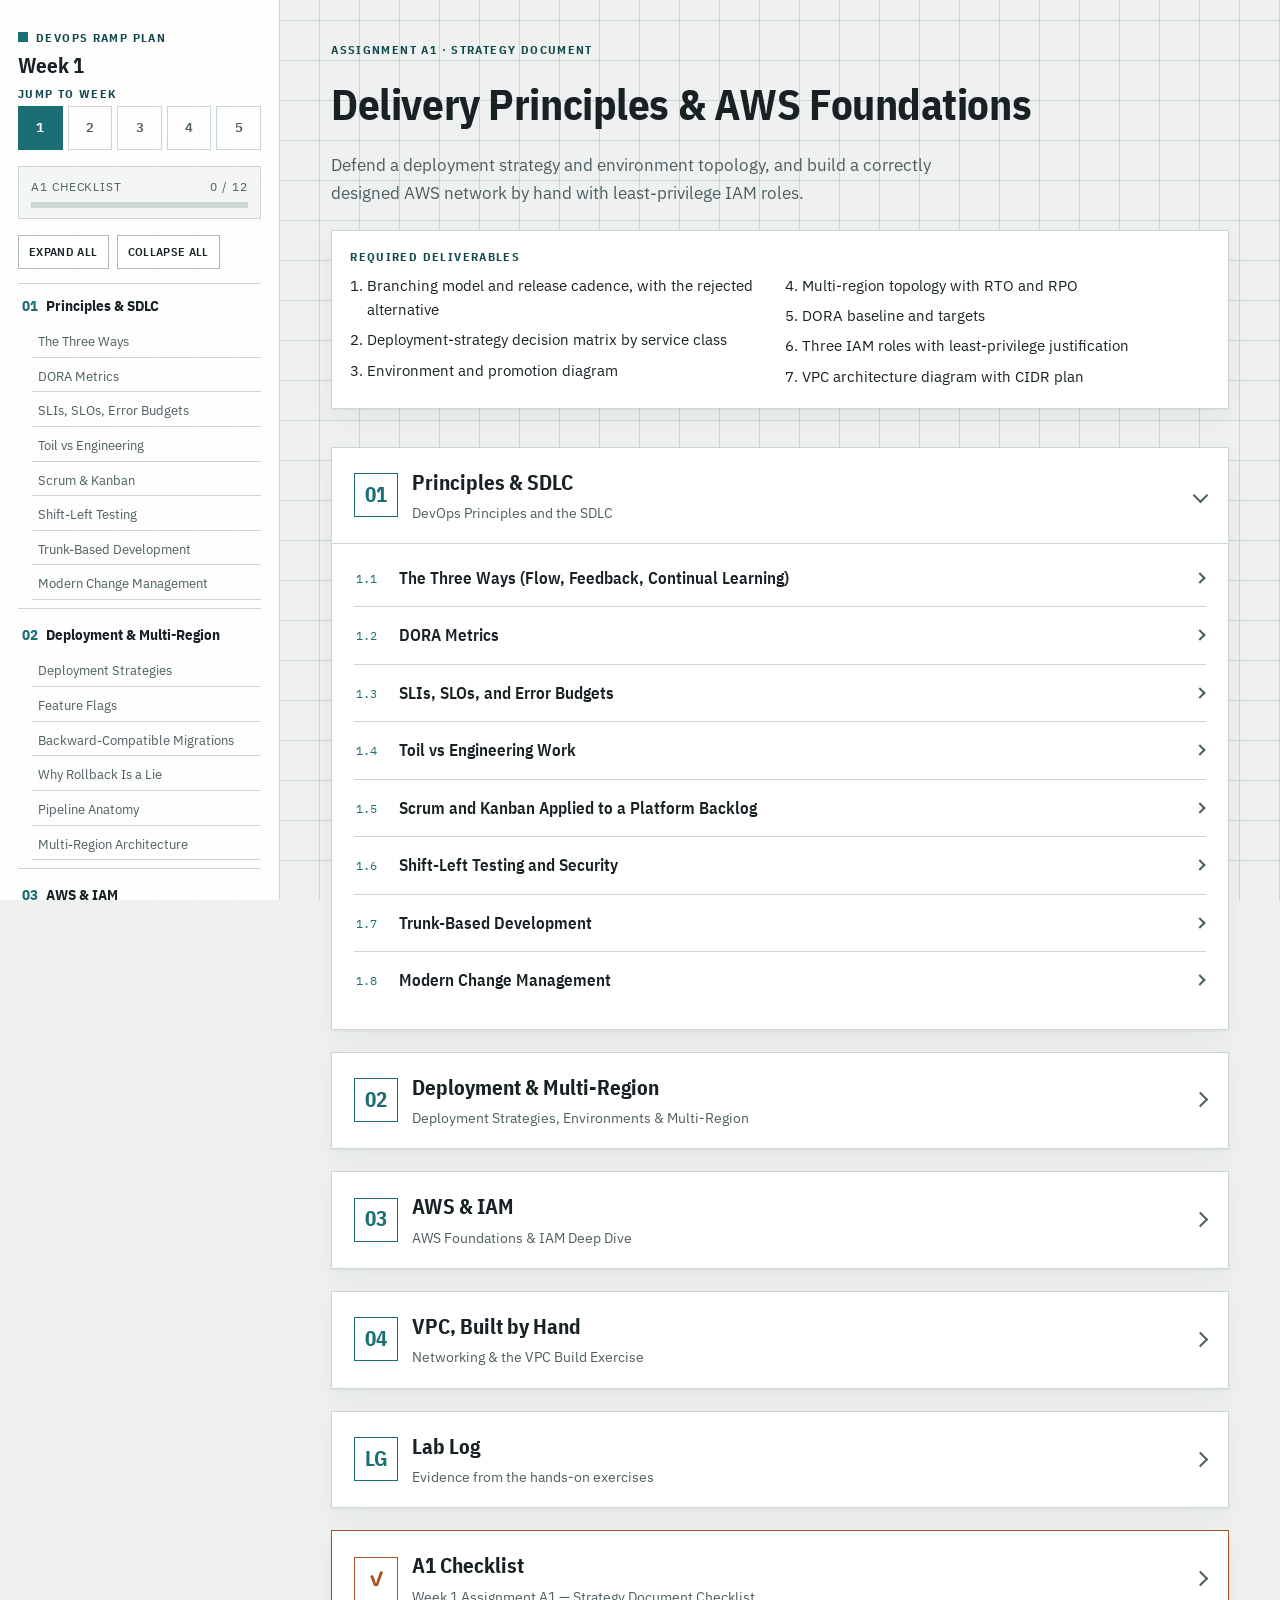
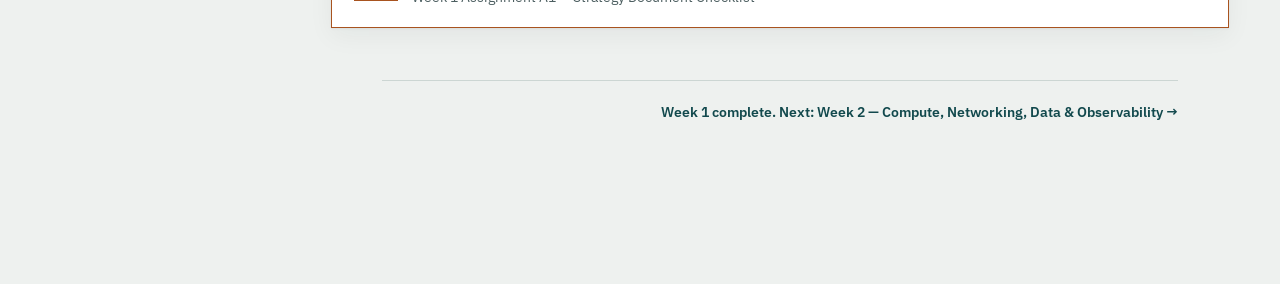
==== commit 3dbf68f0: "Alll topic spread into multiple pages as roadmap" ====
--- a/index.html
+++ b/index.html
@@ -13,14 +13,15 @@
   <aside class="sidebar" id="sidebar">
     <div class="brand"><span class="brand-mark"></span><span class="eyebrow">DevOps Ramp Plan</span></div>
     <h1>Week 1</h1>
-    <div class="tagline">Delivery principles &amp; AWS foundations</div>
-
+
+    <span class="eyebrow">Jump to week</span>
     <div class="week-switch">
-      <a href="index.html" class="week-tab active">Week 1</a>
-      <a href="week2.html" class="week-tab">Week 2</a>
-      <span class="week-tab disabled">Week 3</span>
+      <a href="index.html" class="week-tab active" title="Week 1 — Delivery Principles &amp; AWS Foundations">1</a>
+      <a href="week2.html" class="week-tab" title="Week 2 — Compute, Networking, Data &amp; Observability">2</a>
+      <a href="week3.html" class="week-tab" title="Week 3 — Containers, ECS Fargate &amp; EKS">3</a>
+      <a href="week4.html" class="week-tab" title="Week 4 — The Platform as Code">4</a>
+      <a href="week5.html" class="week-tab" title="Week 5 — Delivery Pipeline &amp; Readiness Review">5</a>
     </div>
-
     <div class="progress-card">
       <div class="p-row"><span>A1 Checklist</span><span id="progress-count">0 / 11</span></div>
       <div class="progress-track"><div class="progress-fill" id="progress-fill"></div></div>
@@ -100,613 +101,573 @@
           </ul>
         </li>
         <li><a class="day-link checklist-link" href="#checklist"><span class="day-num">✓</span> A1 Checklist</a></li>
-        <li><a class="day-link checklist-link" href="./week2.html"><span class="day-num">✓</span> Go to: Week 2</a></li>
       </ul>
     </nav>
   </aside>
 
   <main>
-    <div class="hero">
-      <span class="eyebrow">Assignment A1 · Strategy Document</span>
-      <h1>Delivery Principles &amp; AWS Foundations</h1>
-      <p class="goal">Defend a deployment strategy and environment topology, and build a correctly designed AWS network by hand with least-privilege IAM roles.</p>
-      <div class="deliverables">
-        <span class="eyebrow">Required deliverables</span>
-        <ol>
-          <li>Branching model and release cadence, with the rejected alternative</li>
-          <li>Deployment-strategy decision matrix by service class</li>
-          <li>Environment and promotion diagram</li>
-          <li>Multi-region topology with RTO and RPO</li>
-          <li>DORA baseline and targets</li>
-          <li>Three IAM roles with least-privilege justification</li>
-          <li>VPC architecture diagram with CIDR plan</li>
-        </ol>
-      </div>
-    </div>
-
-    <!-- ===================== DAY 1 ===================== -->
-    <details class="day" id="d1" open>
-      <summary><span class="day-badge">01</span><span class="day-title"><h2>Principles &amp; SDLC</h2><div class="day-sub">DevOps Principles and the SDLC</div></span><span class="chev"></span></summary>
-      <div class="day-body">
-
-        <details class="sub" id="d1-1">
-          <summary><span class="sub-num">1.1</span><h3>The Three Ways (Flow, Feedback, Continual Learning)</h3><span class="chev-sm"></span></summary>
-          <div class="sub-content">
-            <p>This mental model, from Gene Kim's <em>The Phoenix Project</em> and <em>Accelerate</em>, underpins everything in DevOps.</p>
-
-            <h4 class="mini">The First Way — Flow (left to right)</h4>
-            <p>Work moves from development to production with no long queues, no invisible work, and small batch sizes instead of giant releases. The goal is to shorten the time between a developer writing code and that code delivering value to a user.</p>
-            <p>Key practices:</p>
-            <ul>
-              <li>Small, frequent commits rather than large, infrequent releases</li>
-              <li>Automated testing so the pipeline doesn't stall waiting for manual QA</li>
-              <li>Limiting work in progress so tasks finish rather than pile up</li>
-              <li>Making work visible — everyone can see what's in progress, blocked, or done</li>
-            </ul>
-
-            <h4 class="mini">The Second Way — Feedback (right to left)</h4>
-            <p>Signals move from production back to development, fast. A failing test, a production alert, a customer complaint — the shorter the path back to the person who can fix it, the cheaper the fix. A bug caught in a developer's IDE costs minutes; the same bug caught in production costs hours, customer trust, and possibly money.</p>
-            <ul>
-              <li>Automated monitoring and alerting on production systems</li>
-              <li>Fast test suites that run on every commit</li>
-              <li>Blameless post-incident reviews that produce systemic fixes</li>
-              <li>Telemetry everywhere — you can't improve what you can't measure</li>
-            </ul>
-
-            <h4 class="mini">The Third Way — Continual Learning and Experimentation</h4>
-            <p>A culture of experimentation, where every incident becomes shared knowledge rather than blame. Teams run game days (simulated failures), conduct chaos engineering, and turn every post-mortem into a concrete improvement. Every improvement becomes the new baseline you build on.</p>
-            <ul>
-              <li>Blameless post-mortems with action items that actually get implemented</li>
-              <li>Allocated time for improvement work (not just feature work)</li>
-              <li>Sharing knowledge across teams through documentation and internal talks</li>
-              <li>Experimentation — new tools, approaches, architectures in low-risk settings first</li>
-            </ul>
-          </div>
-        </details>
-
-        <details class="sub" id="d1-2">
-          <summary><span class="sub-num">1.2</span><h3>DORA Metrics</h3><span class="chev-sm"></span></summary>
-          <div class="sub-content">
-            <p>Four measurements from the DevOps Research and Assessment group, validated across thousands of organizations. They split into two speed metrics and two stability metrics.</p>
-            <div class="table-scroll">
-              <table>
-                <thead><tr><th>Metric</th><th>What it measures</th><th>Elite</th><th>High</th><th>Medium</th><th>Low</th></tr></thead>
-                <tbody>
-                  <tr><td><strong>Deployment frequency</strong></td><td>How often you ship to production</td><td>On demand (multiple/day)</td><td>Weekly–monthly</td><td>Monthly–semi-annually</td><td>&lt; once / 6 months</td></tr>
-                  <tr><td><strong>Lead time for changes</strong></td><td>Time from commit to production</td><td>&lt; 1 hour</td><td>1 day – 1 week</td><td>1 week – 1 month</td><td>&gt; 6 months</td></tr>
-                  <tr><td><strong>Change failure rate</strong></td><td>% of deployments causing a failure</td><td>0–15%</td><td>16–30%</td><td>16–30%</td><td>16–30%</td></tr>
-                  <tr><td><strong>Time to restore service</strong></td><td>How fast you recover from an incident</td><td>&lt; 1 hour</td><td>&lt; 1 day</td><td>1 day – 1 week</td><td>&gt; 6 months</td></tr>
-                </tbody>
-              </table>
-            </div>
-            <div class="fact fact-good"><span class="tag">Critical insight</span><p><strong>Speed and stability are not a trade-off.</strong> Elite teams are good at both simultaneously. Shipping faster doesn't mean more failures — it means smaller changes that are easier to debug and roll back.</p></div>
-            <h4 class="mini">How to measure each one practically</h4>
-            <ul>
-              <li><strong>Deployment frequency:</strong> count of production deploys from Jenkins/pipeline build history</li>
-              <li><strong>Lead time:</strong> timestamp of PR merge to timestamp of production deploy</li>
-              <li><strong>Change failure rate:</strong> count of rollbacks or hotfixes divided by total deploys</li>
-              <li><strong>Time to restore:</strong> duration from incident alert to service recovery, from incident tickets</li>
-            </ul>
-          </div>
-        </details>
-
-        <details class="sub" id="d1-3">
-          <summary><span class="sub-num">1.3</span><h3>SLIs, SLOs, and Error Budgets</h3><span class="chev-sm"></span></summary>
-          <div class="sub-content">
-            <dl class="termlist">
-              <dt>SLI — Service Level Indicator</dt>
-              <dd>A measured quantity that describes some aspect of service health, e.g. "99.95% of HTTP requests returned a 2xx/3xx status", "p95 latency was 220ms", "99.99% of scheduled cron jobs completed successfully".</dd>
-              <dt>SLO — Service Level Objective</dt>
-              <dd>The target for an SLI, agreed with the team and (ideally) the business, e.g. "99.9% of requests succeed over a rolling 30-day window" or "p95 latency stays below 300ms".</dd>
-              <dt>Error budget</dt>
-              <dd>The gap between 100% and your SLO. A 99.9% SLO leaves a 0.1% error budget — roughly 43 minutes of downtime per month. This budget is "spent" on risk: deploys, experiments, maintenance.</dd>
-            </dl>
-            <h4 class="mini">How error budgets drive decisions</h4>
-            <ul>
-              <li>Budget remaining → ship features, take risks, experiment</li>
-              <li>Budget almost exhausted → slow down, focus on reliability, skip risky deploys</li>
-              <li>Budget exceeded → freeze feature work, all effort goes to stability until it recovers</li>
-            </ul>
-            <p>This turns "reliability" from a vague feeling into a number the engineering team and the business can make decisions with — and it prevents the trap where ops says "we can never deploy, it might break things." The error budget explicitly permits a certain amount of breakage.</p>
-          </div>
-        </details>
-
-        <details class="sub" id="d1-4">
-          <summary><span class="sub-num">1.4</span><h3>Toil vs Engineering Work</h3><span class="chev-sm"></span></summary>
-          <div class="sub-content">
-            <div class="fact fact-fail"><span class="tag">Toil</span><p>Manual, repetitive, automatable work that scales linearly with the system and has no lasting value — SSH-ing in to restart a service, copying config to every server by hand, checking disk usage each morning, manually creating IAM users via the console.</p></div>
-            <div class="fact fact-good"><span class="tag">Engineering work</span><p>Reduces toil or adds durable value — a script that restarts a crashed service automatically, a CI/CD pipeline that deploys config changes, CloudWatch alarms for disk usage, Terraform that provisions IAM users from config.</p></div>
-            <p>Google's SRE guidance: cap toil at 50% of a team's time. If you're doing the same manual step three times, it should become a script or pipeline stage by the fourth time.</p>
-            <p><strong>The practical test:</strong> "If the system doubles in size, does this task also double?" If yes, it's toil. If no (because it's automated), it's engineering.</p>
-          </div>
-        </details>
-
-        <details class="sub" id="d1-5">
-          <summary><span class="sub-num">1.5</span><h3>Scrum and Kanban Applied to a Platform Backlog</h3><span class="chev-sm"></span></summary>
-          <div class="sub-content">
-            <p>Infrastructure work splits into two fundamentally different streams:</p>
-            <ul>
-              <li><strong>Planned work (~60%):</strong> build the VPC, set up CI/CD, migrate the database to RDS, write Terraform modules — predictable, estimable, fits sprint-style planning.</li>
-              <li><strong>Unplanned work (~40%):</strong> production is down, a dev team needs a new IAM role, a security patch dropped today, disk is 95% full — arrives any time, can't wait for the next sprint.</li>
-            </ul>
-            <div class="fact fact-fail"><span class="tag">Pure Scrum breaks</span><p>Scrum assumes most work is planned and committed to a sprint. When 40% arrives unpredictably, sprint commitments are constantly blown and the process becomes a burden.</p></div>
-            <div class="fact fact-fail"><span class="tag">Pure Kanban's cost</span><p>Continuous flow handles interrupts naturally, but without sprint commitments, long-term project work gets endlessly deprioritized behind whoever is shouting loudest.</p></div>
-            <h4 class="mini">The hybrid most DevOps teams actually use</h4>
-            <ul>
-              <li>Scrum-style 1-week sprints for planned project work (sprint goal: "VPC and IAM roles are built and documented")</li>
-              <li>Kanban board running alongside for operational requests and incidents, with its own WIP limits</li>
-              <li>Sprint capacity planned at 60% to absorb interrupt-driven work — pull extra backlog tasks if no incidents come</li>
-              <li>One standup covers both streams: "Here's my sprint task. I also picked up an incident yesterday, here's the status."</li>
-            </ul>
-            <p><strong>WIP limits:</strong> a maximum number of items per board stage — e.g. 2 per person "In Progress." Uncomfortable, but the first two finish faster; context-switching between three half-done incidents is slower than finishing two sequentially.</p>
-            <p><strong>Cycle time</strong> replaces velocity as the metric: how long does a task take from "Ready" to "Done"? Growing cycle time means something is blocking flow.</p>
-            <h4 class="mini">Definition of Done for infrastructure</h4>
-            <ol>
-              <li>Works end-to-end — the VPC actually routes traffic, the IAM role actually grants access</li>
-              <li>Reproducible — built via code, not clicked in the console</li>
-              <li>Secure — least-privilege, no open access, encrypted</li>
-              <li>Documented — a teammate can understand it without asking you</li>
-              <li>Explains trade-offs — you can articulate what you chose and what you rejected</li>
-            </ol>
-          </div>
-        </details>
-
-        <details class="sub" id="d1-6">
-          <summary><span class="sub-num">1.6</span><h3>Shift-Left Testing and Security</h3><span class="chev-sm"></span></summary>
-          <div class="sub-content">
-            <p>"Shift left" means moving testing and security checks earlier in the pipeline — towards the developer's commit, away from the end.</p>
-            <pre class="diagram" data-lang="shift right — expensive">Code → Build → Deploy to staging → Manual QA → Security audit → Deploy to prod
+<div class="hero">
+<span class="eyebrow">Assignment A1 · Strategy Document</span>
+<h1>Delivery Principles &amp; AWS Foundations</h1>
+<p class="goal">Defend a deployment strategy and environment topology, and build a correctly designed AWS network by hand with least-privilege IAM roles.</p>
+<div class="deliverables">
+<span class="eyebrow">Required deliverables</span>
+<ol>
+<li>Branching model and release cadence, with the rejected alternative</li>
+<li>Deployment-strategy decision matrix by service class</li>
+<li>Environment and promotion diagram</li>
+<li>Multi-region topology with RTO and RPO</li>
+<li>DORA baseline and targets</li>
+<li>Three IAM roles with least-privilege justification</li>
+<li>VPC architecture diagram with CIDR plan</li>
+</ol>
+</div>
+</div>
+<!-- ===================== DAY 1 ===================== -->
+<details class="day" id="d1" open="">
+<summary><span class="day-badge">01</span><span class="day-title"><h2>Principles &amp; SDLC</h2><div class="day-sub">DevOps Principles and the SDLC</div></span><span class="chev"></span></summary>
+<div class="day-body">
+<details class="sub" id="d1-1">
+<summary><span class="sub-num">1.1</span><h3>The Three Ways (Flow, Feedback, Continual Learning)</h3><span class="chev-sm"></span></summary>
+<div class="sub-content">
+<p>This mental model, from Gene Kim's <em>The Phoenix Project</em> and <em>Accelerate</em>, underpins everything in DevOps.</p>
+<h4 class="mini">The First Way — Flow (left to right)</h4>
+<p>Work moves from development to production with no long queues, no invisible work, and small batch sizes instead of giant releases. The goal is to shorten the time between a developer writing code and that code delivering value to a user.</p>
+<p>Key practices:</p>
+<ul>
+<li>Small, frequent commits rather than large, infrequent releases</li>
+<li>Automated testing so the pipeline doesn't stall waiting for manual QA</li>
+<li>Limiting work in progress so tasks finish rather than pile up</li>
+<li>Making work visible — everyone can see what's in progress, blocked, or done</li>
+</ul>
+<h4 class="mini">The Second Way — Feedback (right to left)</h4>
+<p>Signals move from production back to development, fast. A failing test, a production alert, a customer complaint — the shorter the path back to the person who can fix it, the cheaper the fix. A bug caught in a developer's IDE costs minutes; the same bug caught in production costs hours, customer trust, and possibly money.</p>
+<ul>
+<li>Automated monitoring and alerting on production systems</li>
+<li>Fast test suites that run on every commit</li>
+<li>Blameless post-incident reviews that produce systemic fixes</li>
+<li>Telemetry everywhere — you can't improve what you can't measure</li>
+</ul>
+<h4 class="mini">The Third Way — Continual Learning and Experimentation</h4>
+<p>A culture of experimentation, where every incident becomes shared knowledge rather than blame. Teams run game days (simulated failures), conduct chaos engineering, and turn every post-mortem into a concrete improvement. Every improvement becomes the new baseline you build on.</p>
+<ul>
+<li>Blameless post-mortems with action items that actually get implemented</li>
+<li>Allocated time for improvement work (not just feature work)</li>
+<li>Sharing knowledge across teams through documentation and internal talks</li>
+<li>Experimentation — new tools, approaches, architectures in low-risk settings first</li>
+</ul>
+</div>
+</details>
+<details class="sub" id="d1-2">
+<summary><span class="sub-num">1.2</span><h3>DORA Metrics</h3><span class="chev-sm"></span></summary>
+<div class="sub-content">
+<p>Four measurements from the DevOps Research and Assessment group, validated across thousands of organizations. They split into two speed metrics and two stability metrics.</p>
+<div class="table-scroll">
+<table>
+<thead><tr><th>Metric</th><th>What it measures</th><th>Elite</th><th>High</th><th>Medium</th><th>Low</th></tr></thead>
+<tbody>
+<tr><td><strong>Deployment frequency</strong></td><td>How often you ship to production</td><td>On demand (multiple/day)</td><td>Weekly–monthly</td><td>Monthly–semi-annually</td><td>&lt; once / 6 months</td></tr>
+<tr><td><strong>Lead time for changes</strong></td><td>Time from commit to production</td><td>&lt; 1 hour</td><td>1 day – 1 week</td><td>1 week – 1 month</td><td>&gt; 6 months</td></tr>
+<tr><td><strong>Change failure rate</strong></td><td>% of deployments causing a failure</td><td>0–15%</td><td>16–30%</td><td>16–30%</td><td>16–30%</td></tr>
+<tr><td><strong>Time to restore service</strong></td><td>How fast you recover from an incident</td><td>&lt; 1 hour</td><td>&lt; 1 day</td><td>1 day – 1 week</td><td>&gt; 6 months</td></tr>
+</tbody>
+</table>
+</div>
+<div class="fact fact-good"><span class="tag">Critical insight</span><p><strong>Speed and stability are not a trade-off.</strong> Elite teams are good at both simultaneously. Shipping faster doesn't mean more failures — it means smaller changes that are easier to debug and roll back.</p></div>
+<h4 class="mini">How to measure each one practically</h4>
+<ul>
+<li><strong>Deployment frequency:</strong> count of production deploys from Jenkins/pipeline build history</li>
+<li><strong>Lead time:</strong> timestamp of PR merge to timestamp of production deploy</li>
+<li><strong>Change failure rate:</strong> count of rollbacks or hotfixes divided by total deploys</li>
+<li><strong>Time to restore:</strong> duration from incident alert to service recovery, from incident tickets</li>
+</ul>
+</div>
+</details>
+<details class="sub" id="d1-3">
+<summary><span class="sub-num">1.3</span><h3>SLIs, SLOs, and Error Budgets</h3><span class="chev-sm"></span></summary>
+<div class="sub-content">
+<dl class="termlist">
+<dt>SLI — Service Level Indicator</dt>
+<dd>A measured quantity that describes some aspect of service health, e.g. "99.95% of HTTP requests returned a 2xx/3xx status", "p95 latency was 220ms", "99.99% of scheduled cron jobs completed successfully".</dd>
+<dt>SLO — Service Level Objective</dt>
+<dd>The target for an SLI, agreed with the team and (ideally) the business, e.g. "99.9% of requests succeed over a rolling 30-day window" or "p95 latency stays below 300ms".</dd>
+<dt>Error budget</dt>
+<dd>The gap between 100% and your SLO. A 99.9% SLO leaves a 0.1% error budget — roughly 43 minutes of downtime per month. This budget is "spent" on risk: deploys, experiments, maintenance.</dd>
+</dl>
+<h4 class="mini">How error budgets drive decisions</h4>
+<ul>
+<li>Budget remaining → ship features, take risks, experiment</li>
+<li>Budget almost exhausted → slow down, focus on reliability, skip risky deploys</li>
+<li>Budget exceeded → freeze feature work, all effort goes to stability until it recovers</li>
+</ul>
+<p>This turns "reliability" from a vague feeling into a number the engineering team and the business can make decisions with — and it prevents the trap where ops says "we can never deploy, it might break things." The error budget explicitly permits a certain amount of breakage.</p>
+</div>
+</details>
+<details class="sub" id="d1-4">
+<summary><span class="sub-num">1.4</span><h3>Toil vs Engineering Work</h3><span class="chev-sm"></span></summary>
+<div class="sub-content">
+<div class="fact fact-fail"><span class="tag">Toil</span><p>Manual, repetitive, automatable work that scales linearly with the system and has no lasting value — SSH-ing in to restart a service, copying config to every server by hand, checking disk usage each morning, manually creating IAM users via the console.</p></div>
+<div class="fact fact-good"><span class="tag">Engineering work</span><p>Reduces toil or adds durable value — a script that restarts a crashed service automatically, a CI/CD pipeline that deploys config changes, CloudWatch alarms for disk usage, Terraform that provisions IAM users from config.</p></div>
+<p>Google's SRE guidance: cap toil at 50% of a team's time. If you're doing the same manual step three times, it should become a script or pipeline stage by the fourth time.</p>
+<p><strong>The practical test:</strong> "If the system doubles in size, does this task also double?" If yes, it's toil. If no (because it's automated), it's engineering.</p>
+</div>
+</details>
+<details class="sub" id="d1-5">
+<summary><span class="sub-num">1.5</span><h3>Scrum and Kanban Applied to a Platform Backlog</h3><span class="chev-sm"></span></summary>
+<div class="sub-content">
+<p>Infrastructure work splits into two fundamentally different streams:</p>
+<ul>
+<li><strong>Planned work (~60%):</strong> build the VPC, set up CI/CD, migrate the database to RDS, write Terraform modules — predictable, estimable, fits sprint-style planning.</li>
+<li><strong>Unplanned work (~40%):</strong> production is down, a dev team needs a new IAM role, a security patch dropped today, disk is 95% full — arrives any time, can't wait for the next sprint.</li>
+</ul>
+<div class="fact fact-fail"><span class="tag">Pure Scrum breaks</span><p>Scrum assumes most work is planned and committed to a sprint. When 40% arrives unpredictably, sprint commitments are constantly blown and the process becomes a burden.</p></div>
+<div class="fact fact-fail"><span class="tag">Pure Kanban's cost</span><p>Continuous flow handles interrupts naturally, but without sprint commitments, long-term project work gets endlessly deprioritized behind whoever is shouting loudest.</p></div>
+<h4 class="mini">The hybrid most DevOps teams actually use</h4>
+<ul>
+<li>Scrum-style 1-week sprints for planned project work (sprint goal: "VPC and IAM roles are built and documented")</li>
+<li>Kanban board running alongside for operational requests and incidents, with its own WIP limits</li>
+<li>Sprint capacity planned at 60% to absorb interrupt-driven work — pull extra backlog tasks if no incidents come</li>
+<li>One standup covers both streams: "Here's my sprint task. I also picked up an incident yesterday, here's the status."</li>
+</ul>
+<p><strong>WIP limits:</strong> a maximum number of items per board stage — e.g. 2 per person "In Progress." Uncomfortable, but the first two finish faster; context-switching between three half-done incidents is slower than finishing two sequentially.</p>
+<p><strong>Cycle time</strong> replaces velocity as the metric: how long does a task take from "Ready" to "Done"? Growing cycle time means something is blocking flow.</p>
+<h4 class="mini">Definition of Done for infrastructure</h4>
+<ol>
+<li>Works end-to-end — the VPC actually routes traffic, the IAM role actually grants access</li>
+<li>Reproducible — built via code, not clicked in the console</li>
+<li>Secure — least-privilege, no open access, encrypted</li>
+<li>Documented — a teammate can understand it without asking you</li>
+<li>Explains trade-offs — you can articulate what you chose and what you rejected</li>
+</ol>
+</div>
+</details>
+<details class="sub" id="d1-6">
+<summary><span class="sub-num">1.6</span><h3>Shift-Left Testing and Security</h3><span class="chev-sm"></span></summary>
+<div class="sub-content">
+<p>"Shift left" means moving testing and security checks earlier in the pipeline — towards the developer's commit, away from the end.</p>
+<pre class="diagram" data-lang="shift right — expensive">Code → Build → Deploy to staging → Manual QA → Security audit → Deploy to prod
                                                   ↑ bug found here costs days</pre>
-            <pre class="diagram" data-lang="shift left — cheap">Code → Lint + unit tests → SAST scan → Build → Deploy to staging → Prod
+<pre class="diagram" data-lang="shift left — cheap">Code → Lint + unit tests → SAST scan → Build → Deploy to staging → Prod
  ↑ bug found here costs minutes</pre>
-            <h4 class="mini">Concrete shift-left practices</h4>
-            <ul>
-              <li><strong>Pre-commit hooks:</strong> linting, formatting, basic checks before the commit even enters Git</li>
-              <li><strong>Unit tests on every commit:</strong> CI fails immediately if tests break</li>
-              <li><strong>SAST:</strong> tools like Bandit (Python), Semgrep, or Checkov (Terraform) scan for security issues in code, on the PR</li>
-              <li><strong>Dependency scanning:</strong> Dependabot or Snyk check for known vulnerabilities in libraries before deploy</li>
-              <li><strong>Policy-as-code:</strong> Open Policy Agent (OPA) enforces rules like "no S3 buckets without encryption" at the PR level</li>
-            </ul>
-            <p>The principle: the earlier you catch a problem, the cheaper it is to fix. A SQL injection caught by SAST during code review costs 15 minutes. The same vulnerability caught in a production penetration test costs days of remediation, an incident report, and possibly a breach.</p>
-          </div>
-        </details>
-
-        <details class="sub" id="d1-7">
-          <summary><span class="sub-num">1.7</span><h3>Trunk-Based Development</h3><span class="chev-sm"></span></summary>
-          <div class="sub-content">
-            <p><strong>The model:</strong> everyone commits to (or near) a single <code>main</code> branch frequently, using short-lived feature branches that live for hours to at most a couple of days.</p>
-            <pre class="diagram" data-lang="trunk-based">main:    ──●──●──●──●──●──●──●──●──●──  (always deployable)
+<h4 class="mini">Concrete shift-left practices</h4>
+<ul>
+<li><strong>Pre-commit hooks:</strong> linting, formatting, basic checks before the commit even enters Git</li>
+<li><strong>Unit tests on every commit:</strong> CI fails immediately if tests break</li>
+<li><strong>SAST:</strong> tools like Bandit (Python), Semgrep, or Checkov (Terraform) scan for security issues in code, on the PR</li>
+<li><strong>Dependency scanning:</strong> Dependabot or Snyk check for known vulnerabilities in libraries before deploy</li>
+<li><strong>Policy-as-code:</strong> Open Policy Agent (OPA) enforces rules like "no S3 buckets without encryption" at the PR level</li>
+</ul>
+<p>The principle: the earlier you catch a problem, the cheaper it is to fix. A SQL injection caught by SAST during code review costs 15 minutes. The same vulnerability caught in a production penetration test costs days of remediation, an incident report, and possibly a breach.</p>
+</div>
+</details>
+<details class="sub" id="d1-7">
+<summary><span class="sub-num">1.7</span><h3>Trunk-Based Development</h3><span class="chev-sm"></span></summary>
+<div class="sub-content">
+<p><strong>The model:</strong> everyone commits to (or near) a single <code>main</code> branch frequently, using short-lived feature branches that live for hours to at most a couple of days.</p>
+<pre class="diagram" data-lang="trunk-based">main:    ──●──●──●──●──●──●──●──●──●──  (always deployable)
               \  /   \  /       \  /
 feature-a:    ●──●   (merged in hours)
 feature-b:         ●──●──●     (merged in 1-2 days max)</pre>
-            <div class="fact fact-fail"><span class="tag">Rejected alt.</span><pre class="diagram" data-lang="gitflow" style="margin:0">main:       ──●────────────────●──────  (only release merges)
+<div class="fact fact-fail"><span class="tag">Rejected alt.</span><pre class="diagram" data-lang="gitflow" style="margin:0">main:       ──●────────────────●──────  (only release merges)
 develop:    ──●──●──●──●──●──●──●──●──  (integration branch)
 release/1.2:         ●──●──●          (release branch)
 feature-xyz:    ●──●──●──●──●──●──●   (weeks-long branches)</pre></div>
-            <h4 class="mini">Why trunk-based wins for DevOps</h4>
-            <ul>
-              <li>Short-lived branches mean fewer merge conflicts (hours of drift, not weeks)</li>
-              <li><code>main</code> is always in a deployable state — any commit can be released</li>
-              <li>Enables small-batch, high-frequency deployment (daily or multiple times a day)</li>
-              <li>Forces code to be backward-compatible (it's going to main alongside other work)</li>
-            </ul>
-            <p><strong>How incomplete work ships safely:</strong> feature flags. Code is deployed "dark" — it exists in production but is behind a flag that's off. Enable it for internal users first, then 1%, then 10%, then 100%. If something breaks, disable the flag — no redeploy needed.</p>
-            <div class="dialog">
-              <p><strong>Manager's likely challenge:</strong> "But Gitflow gives you a clear release branch — how do you handle hotfixes in trunk-based?"</p>
-              <p><strong>Your defense:</strong> a hotfix is just another fast merge to main, deployed immediately. No cherry-picking across branches, no "which branch has the fix" confusion. Feature flags mean the fix ships in minutes, not hours.</p>
-            </div>
-          </div>
-        </details>
-
-        <details class="sub" id="d1-8">
-          <summary><span class="sub-num">1.8</span><h3>Modern Change Management</h3><span class="chev-sm"></span></summary>
-          <div class="sub-content">
-            <div class="fact fact-fail"><span class="tag">Traditional — slow</span><p>A Change Advisory Board (CAB) meets weekly, reviews every proposed change, approves or rejects. Changes queue for the next meeting. Deployment frequency: at best weekly, often monthly.</p></div>
-            <h4 class="mini">Modern approach — fast and safe</h4>
-            <ul>
-              <li><strong>Small changes:</strong> small diffs are easier to review, understand, and roll back</li>
-              <li><strong>Peer review:</strong> a pull request reviewed by a teammate, not a committee meeting</li>
-              <li><strong>Automated gates:</strong> the CI pipeline enforces tests, security scans, and policy checks — passing the pipeline means meeting the quality bar</li>
-              <li><strong>Fast rollback path:</strong> the safety net is not a meeting; it's the ability to revert in minutes</li>
-            </ul>
-            <p>This doesn't mean no governance — it means governance is encoded in the pipeline rather than performed in a meeting. The pipeline is stricter than a CAB (checks every change, not a sample) and faster (seconds, not days).</p>
-          </div>
-        </details>
-
-      </div>
-    </details>
-
-    <!-- ===================== DAY 2 ===================== -->
-    <details class="day" id="d2">
-      <summary><span class="day-badge">02</span><span class="day-title"><h2>Deployment &amp; Multi-Region</h2><div class="day-sub">Deployment Strategies, Environments &amp; Multi-Region</div></span><span class="chev"></span></summary>
-      <div class="day-body">
-
-        <details class="sub" id="d2-1">
-          <summary><span class="sub-num">2.1</span><h3>Deployment Strategies — In Depth</h3><span class="chev-sm"></span></summary>
-          <div class="sub-content">
-
-            <details class="strategy" id="d2-1-recreate">
-              <summary>2.1.1 Recreate<span class="chev-sm"></span></summary>
-              <div class="strategy-body">
-                <div class="fact fact-note"><span class="tag">Mechanism</span><pre class="diagram" style="margin:0">[v1 running] → [v1 stopped — DOWNTIME] → [v2 starting] → [v2 running]</pre></div>
-                <div class="fact fact-fail"><span class="tag">Failure mode</span><p>If v2 fails to start (bad config, crash loop, missing dependency), nothing is running. Recovery means redeploying v1 — another outage cycle. Total outage duration is unpredictable.</p></div>
-                <div class="fact fact-note"><span class="tag">Cost</span><p>Cheapest — you only ever run one set of infrastructure. No duplicate environments, no traffic splitting, no weighted routing.</p></div>
-                <div class="fact fact-good"><span class="tag">Use when</span><p>Internal tools with a maintenance window, batch processing jobs, dev/staging environments where downtime doesn't matter. Never for user-facing production services.</p></div>
-              </div>
-            </details>
-
-            <details class="strategy" id="d2-1-rolling">
-              <summary>2.1.2 Rolling<span class="chev-sm"></span></summary>
-              <div class="strategy-body">
-                <div class="fact fact-note"><span class="tag">Mechanism</span><pre class="diagram" style="margin:0">Step 1: [v2] [v1] [v1] [v1]    ← 1 replaced, 3 still serving on v1
+<h4 class="mini">Why trunk-based wins for DevOps</h4>
+<ul>
+<li>Short-lived branches mean fewer merge conflicts (hours of drift, not weeks)</li>
+<li><code>main</code> is always in a deployable state — any commit can be released</li>
+<li>Enables small-batch, high-frequency deployment (daily or multiple times a day)</li>
+<li>Forces code to be backward-compatible (it's going to main alongside other work)</li>
+</ul>
+<p><strong>How incomplete work ships safely:</strong> feature flags. Code is deployed "dark" — it exists in production but is behind a flag that's off. Enable it for internal users first, then 1%, then 10%, then 100%. If something breaks, disable the flag — no redeploy needed.</p>
+<div class="dialog">
+<p><strong>Manager's likely challenge:</strong> "But Gitflow gives you a clear release branch — how do you handle hotfixes in trunk-based?"</p>
+<p><strong>Your defense:</strong> a hotfix is just another fast merge to main, deployed immediately. No cherry-picking across branches, no "which branch has the fix" confusion. Feature flags mean the fix ships in minutes, not hours.</p>
+</div>
+</div>
+</details>
+<details class="sub" id="d1-8">
+<summary><span class="sub-num">1.8</span><h3>Modern Change Management</h3><span class="chev-sm"></span></summary>
+<div class="sub-content">
+<div class="fact fact-fail"><span class="tag">Traditional — slow</span><p>A Change Advisory Board (CAB) meets weekly, reviews every proposed change, approves or rejects. Changes queue for the next meeting. Deployment frequency: at best weekly, often monthly.</p></div>
+<h4 class="mini">Modern approach — fast and safe</h4>
+<ul>
+<li><strong>Small changes:</strong> small diffs are easier to review, understand, and roll back</li>
+<li><strong>Peer review:</strong> a pull request reviewed by a teammate, not a committee meeting</li>
+<li><strong>Automated gates:</strong> the CI pipeline enforces tests, security scans, and policy checks — passing the pipeline means meeting the quality bar</li>
+<li><strong>Fast rollback path:</strong> the safety net is not a meeting; it's the ability to revert in minutes</li>
+</ul>
+<p>This doesn't mean no governance — it means governance is encoded in the pipeline rather than performed in a meeting. The pipeline is stricter than a CAB (checks every change, not a sample) and faster (seconds, not days).</p>
+</div>
+</details>
+</div>
+</details>
+<!-- ===================== DAY 2 ===================== -->
+<details class="day" id="d2">
+<summary><span class="day-badge">02</span><span class="day-title"><h2>Deployment &amp; Multi-Region</h2><div class="day-sub">Deployment Strategies, Environments &amp; Multi-Region</div></span><span class="chev"></span></summary>
+<div class="day-body">
+<details class="sub" id="d2-1">
+<summary><span class="sub-num">2.1</span><h3>Deployment Strategies — In Depth</h3><span class="chev-sm"></span></summary>
+<div class="sub-content">
+<details class="strategy" id="d2-1-recreate">
+<summary>2.1.1 Recreate<span class="chev-sm"></span></summary>
+<div class="strategy-body">
+<div class="fact fact-note"><span class="tag">Mechanism</span><pre class="diagram" style="margin:0">[v1 running] → [v1 stopped — DOWNTIME] → [v2 starting] → [v2 running]</pre></div>
+<div class="fact fact-fail"><span class="tag">Failure mode</span><p>If v2 fails to start (bad config, crash loop, missing dependency), nothing is running. Recovery means redeploying v1 — another outage cycle. Total outage duration is unpredictable.</p></div>
+<div class="fact fact-note"><span class="tag">Cost</span><p>Cheapest — you only ever run one set of infrastructure. No duplicate environments, no traffic splitting, no weighted routing.</p></div>
+<div class="fact fact-good"><span class="tag">Use when</span><p>Internal tools with a maintenance window, batch processing jobs, dev/staging environments where downtime doesn't matter. Never for user-facing production services.</p></div>
+</div>
+</details>
+<details class="strategy" id="d2-1-rolling">
+<summary>2.1.2 Rolling<span class="chev-sm"></span></summary>
+<div class="strategy-body">
+<div class="fact fact-note"><span class="tag">Mechanism</span><pre class="diagram" style="margin:0">Step 1: [v2] [v1] [v1] [v1]    ← 1 replaced, 3 still serving on v1
 Step 2: [v2] [v2] [v1] [v1]    ← 2 replaced
 Step 3: [v2] [v2] [v2] [v1]    ← 3 replaced
 Step 4: [v2] [v2] [v2] [v2]    ← done (~10 minutes total)</pre></div>
-                <div class="fact fact-fail"><span class="tag">Failure — mixed versions</span><p>Both v1 and v2 serve traffic simultaneously. The load balancer distributes randomly. If v2 changes an API response format, or expects a DB column v1 doesn't create, you get inconsistent behaviour.</p></div>
-                <div class="fact fact-fail"><span class="tag">Failure — slow rollback</span><p>If v2 is bad, you do another rolling deploy back to v1 — which takes just as long. You've been serving bad responses the whole time.</p></div>
-                <div class="fact fact-note"><span class="tag">Cost</span><p>Low — never more than N instances total (briefly N-1 mid-swap while one drains).</p></div>
-                <div class="fact fact-note"><span class="tag">Gate</span><p>Health check passed (binary: up or down). No metrics analysis, no baseline comparison. Automatic and fast.</p></div>
-                <div class="fact fact-good"><span class="tag">Use when</span><p>Stateless services where v1 and v2 are backward-compatible. Read-heavy APIs where a mixed-version window is tolerable.</p></div>
-              </div>
-            </details>
-
-            <details class="strategy" id="d2-1-bluegreen">
-              <summary>2.1.3 Blue/Green<span class="chev-sm"></span></summary>
-              <div class="strategy-body">
-                <div class="fact fact-note"><span class="tag">Mechanism</span><pre class="diagram" style="margin:0">Before: Load balancer → Blue (v1) [4 instances]    Green (v2) [4 instances, idle]
+<div class="fact fact-fail"><span class="tag">Failure — mixed versions</span><p>Both v1 and v2 serve traffic simultaneously. The load balancer distributes randomly. If v2 changes an API response format, or expects a DB column v1 doesn't create, you get inconsistent behaviour.</p></div>
+<div class="fact fact-fail"><span class="tag">Failure — slow rollback</span><p>If v2 is bad, you do another rolling deploy back to v1 — which takes just as long. You've been serving bad responses the whole time.</p></div>
+<div class="fact fact-note"><span class="tag">Cost</span><p>Low — never more than N instances total (briefly N-1 mid-swap while one drains).</p></div>
+<div class="fact fact-note"><span class="tag">Gate</span><p>Health check passed (binary: up or down). No metrics analysis, no baseline comparison. Automatic and fast.</p></div>
+<div class="fact fact-good"><span class="tag">Use when</span><p>Stateless services where v1 and v2 are backward-compatible. Read-heavy APIs where a mixed-version window is tolerable.</p></div>
+</div>
+</details>
+<details class="strategy" id="d2-1-bluegreen">
+<summary>2.1.3 Blue/Green<span class="chev-sm"></span></summary>
+<div class="strategy-body">
+<div class="fact fact-note"><span class="tag">Mechanism</span><pre class="diagram" style="margin:0">Before: Load balancer → Blue (v1) [4 instances]    Green (v2) [4 instances, idle]
 Switch: Load balancer → Green (v2) [4 instances]   Blue (v1) [4 instances, idle]
 After:  Terminate Blue once confident Green is stable (hours/days later)</pre></div>
-                <div class="fact fact-fail"><span class="tag">Failure — full blast radius</span><p>100% of traffic hits v2 instantly on switch. No gradual ramp. A subtle bug appearing only at full load or with real data hits every user at once. Rollback is fast, but the blast radius before you notice is 100%.</p></div>
-                <div class="fact fact-note"><span class="tag">Cost</span><p>Highest — double infrastructure during the switchover window. At scale (40 servers), you run 80 during deploy. Blue must stay alive for confidence (hours or a full day).</p></div>
-                <div class="fact fact-good"><span class="tag">Use when</span><p>You need instant, clean rollback. Databases and stateful services where a slow rollback is unaffordable. Frontend assets (new S3 path, switch CloudFront origin — zero mixed versions).</p></div>
-                <p><strong>Key advantage over rolling:</strong> no mixed-version window. Traffic goes entirely to v1 or entirely to v2, never both — matters for services with strict API contract requirements.</p>
-              </div>
-            </details>
-
-            <details class="strategy" id="d2-1-canary">
-              <summary>2.1.4 Canary<span class="chev-sm"></span></summary>
-              <div class="strategy-body">
-                <div class="fact fact-note"><span class="tag">Mechanism</span><pre class="diagram" style="margin:0">Stage 1: [v2: 5%]  [v1: 95%]    ← watch for 30 min, compare metrics
+<div class="fact fact-fail"><span class="tag">Failure — full blast radius</span><p>100% of traffic hits v2 instantly on switch. No gradual ramp. A subtle bug appearing only at full load or with real data hits every user at once. Rollback is fast, but the blast radius before you notice is 100%.</p></div>
+<div class="fact fact-note"><span class="tag">Cost</span><p>Highest — double infrastructure during the switchover window. At scale (40 servers), you run 80 during deploy. Blue must stay alive for confidence (hours or a full day).</p></div>
+<div class="fact fact-good"><span class="tag">Use when</span><p>You need instant, clean rollback. Databases and stateful services where a slow rollback is unaffordable. Frontend assets (new S3 path, switch CloudFront origin — zero mixed versions).</p></div>
+<p><strong>Key advantage over rolling:</strong> no mixed-version window. Traffic goes entirely to v1 or entirely to v2, never both — matters for services with strict API contract requirements.</p>
+</div>
+</details>
+<details class="strategy" id="d2-1-canary">
+<summary>2.1.4 Canary<span class="chev-sm"></span></summary>
+<div class="strategy-body">
+<div class="fact fact-note"><span class="tag">Mechanism</span><pre class="diagram" style="margin:0">Stage 1: [v2: 5%]  [v1: 95%]    ← watch for 30 min, compare metrics
 Stage 2: [v2: 25%] [v1: 75%]    ← watch for 30 min at higher load
 Stage 3: [v2: 100%]              ← done (~2 hours total)</pre></div>
-                <div class="fact fact-fail"><span class="tag">Failure — monitoring blindness</span><p>Canary is only as good as your observability. If your dashboard can't detect a 5% error increase (noisy baseline), the bug slips through and you promote to 25%. The gate requires meaningful monitoring.</p></div>
-                <div class="fact fact-fail"><span class="tag">Failure — data corruption</span><p>If the canary writes corrupt data for 5% of users, rolling back the traffic doesn't undo the data damage.</p></div>
-                <div class="fact fact-note"><span class="tag">Cost</span><p>Low to moderate — instances are replaced in place (like rolling), so server count stays the same. The extra cost is monitoring/observability tooling that makes traffic-split decisions meaningful.</p></div>
-                <div class="fact fact-note"><span class="tag">Gate</span><p>Metrics comparison — is v2's error rate, p99 latency, and business metrics comparable to v1's baseline? Analysis, not just a health check — often human judgment or automated anomaly detection, with deliberate 15–60 min pauses between steps.</p></div>
-                <div class="fact fact-good"><span class="tag">Use when</span><p>Anything where the blast radius of a bad deploy is expensive — payment services, order processing, authentication. You're trading deployment speed for safety.</p></div>
-                <p><strong>Difference from rolling:</strong> same in-place infrastructure approach, but fundamentally different in speed and decision logic. Rolling replaces automatically in ~10 minutes with only a health-check gate. Canary takes ~2 hours with deliberate pauses and metrics comparison. Rolling asks "is it alive?"; canary asks "is it behaving correctly?"</p>
-              </div>
-            </details>
-
-            <details class="strategy" id="d2-1-shadow">
-              <summary>2.1.5 Shadow (Dark Launch)<span class="chev-sm"></span></summary>
-              <div class="strategy-body">
-                <div class="fact fact-note"><span class="tag">Mechanism</span><p>Production traffic is duplicated — the real request goes to v1 (which serves the actual response), and a copy goes to v2 (which processes it but its response is discarded). You compare v2's outputs and performance against v1's.</p></div>
-                <div class="fact fact-fail"><span class="tag">Failure — write side effects</span><p>Works well for reads (compare search results, recommendations). Dangerous for writes — if v2 processes a duplicated payment request, you've double-charged someone. You must mock all write side effects or only shadow read paths.</p></div>
-                <div class="fact fact-fail"><span class="tag">Failure — resource doubling</span><p>Doubles compute and network load. Downstream dependencies (databases, external APIs) receive double the traffic and may not be provisioned for it.</p></div>
-                <div class="fact fact-note"><span class="tag">Cost</span><p>High — two full environments and double the compute for every request.</p></div>
-                <div class="fact fact-good"><span class="tag">Use when</span><p>Major refactors needing proof the new system produces identical results. ML model deployment (shadow the new model, compare predictions). Database migration (compare query results between old and new databases).</p></div>
-              </div>
-            </details>
-
-          </div>
-        </details>
-
-        <details class="sub" id="d2-2">
-          <summary><span class="sub-num">2.2</span><h3>Feature Flags as a Deployment Tool</h3><span class="chev-sm"></span></summary>
-          <div class="sub-content">
-            <p>Feature flags decouple <strong>deployment</strong> (code goes to production) from <strong>release</strong> (users see the feature):</p>
-            <pre data-lang="python"># In your Django view
+<div class="fact fact-fail"><span class="tag">Failure — monitoring blindness</span><p>Canary is only as good as your observability. If your dashboard can't detect a 5% error increase (noisy baseline), the bug slips through and you promote to 25%. The gate requires meaningful monitoring.</p></div>
+<div class="fact fact-fail"><span class="tag">Failure — data corruption</span><p>If the canary writes corrupt data for 5% of users, rolling back the traffic doesn't undo the data damage.</p></div>
+<div class="fact fact-note"><span class="tag">Cost</span><p>Low to moderate — instances are replaced in place (like rolling), so server count stays the same. The extra cost is monitoring/observability tooling that makes traffic-split decisions meaningful.</p></div>
+<div class="fact fact-note"><span class="tag">Gate</span><p>Metrics comparison — is v2's error rate, p99 latency, and business metrics comparable to v1's baseline? Analysis, not just a health check — often human judgment or automated anomaly detection, with deliberate 15–60 min pauses between steps.</p></div>
+<div class="fact fact-good"><span class="tag">Use when</span><p>Anything where the blast radius of a bad deploy is expensive — payment services, order processing, authentication. You're trading deployment speed for safety.</p></div>
+<p><strong>Difference from rolling:</strong> same in-place infrastructure approach, but fundamentally different in speed and decision logic. Rolling replaces automatically in ~10 minutes with only a health-check gate. Canary takes ~2 hours with deliberate pauses and metrics comparison. Rolling asks "is it alive?"; canary asks "is it behaving correctly?"</p>
+</div>
+</details>
+<details class="strategy" id="d2-1-shadow">
+<summary>2.1.5 Shadow (Dark Launch)<span class="chev-sm"></span></summary>
+<div class="strategy-body">
+<div class="fact fact-note"><span class="tag">Mechanism</span><p>Production traffic is duplicated — the real request goes to v1 (which serves the actual response), and a copy goes to v2 (which processes it but its response is discarded). You compare v2's outputs and performance against v1's.</p></div>
+<div class="fact fact-fail"><span class="tag">Failure — write side effects</span><p>Works well for reads (compare search results, recommendations). Dangerous for writes — if v2 processes a duplicated payment request, you've double-charged someone. You must mock all write side effects or only shadow read paths.</p></div>
+<div class="fact fact-fail"><span class="tag">Failure — resource doubling</span><p>Doubles compute and network load. Downstream dependencies (databases, external APIs) receive double the traffic and may not be provisioned for it.</p></div>
+<div class="fact fact-note"><span class="tag">Cost</span><p>High — two full environments and double the compute for every request.</p></div>
+<div class="fact fact-good"><span class="tag">Use when</span><p>Major refactors needing proof the new system produces identical results. ML model deployment (shadow the new model, compare predictions). Database migration (compare query results between old and new databases).</p></div>
+</div>
+</details>
+</div>
+</details>
+<details class="sub" id="d2-2">
+<summary><span class="sub-num">2.2</span><h3>Feature Flags as a Deployment Tool</h3><span class="chev-sm"></span></summary>
+<div class="sub-content">
+<p>Feature flags decouple <strong>deployment</strong> (code goes to production) from <strong>release</strong> (users see the feature):</p>
+<pre data-lang="python"># In your Django view
 def checkout_view(request):
     if feature_flags.is_enabled('new_checkout_flow', user=request.user):
         return new_checkout(request)     # new code, deployed but dark
     else:
         return old_checkout(request)     # existing code, all users see this</pre>
-            <p>You deploy this to 100% of instances via a simple rolling deploy. Nobody sees the new checkout yet. Then you flip the flag for 1% of users — a canary release with no infrastructure change. Ramp to 10%, 50%, 100%. If it breaks, flip it off — instant, no redeploy.</p>
-            <div class="fact fact-good"><span class="tag">Why it matters</span><p>Feature flags let you use simple, cheap rolling deploys for most changes while still getting canary-like safety for risky features. You don't need blue/green infrastructure to get blue/green-like control.</p></div>
-            <h4 class="mini">The cost of feature flags</h4>
-            <ul>
-              <li>Code complexity — branches everywhere, multiple paths to maintain</li>
-              <li>Stale flags — "temporary" flags accumulate if not cleaned up</li>
-              <li>Testing burden — you need to test both flag-on and flag-off paths</li>
-              <li>Discipline required — every flag needs an owner, a purpose, and an expiry date</li>
-            </ul>
-            <h4 class="mini">Flag types</h4>
-            <ul>
-              <li><strong>Release flags:</strong> temporary, control rollout of a new feature, removed after full rollout</li>
-              <li><strong>Ops flags:</strong> semi-permanent, disable expensive features under load ("circuit breakers")</li>
-              <li><strong>Experiment flags:</strong> A/B testing, comparing user behaviour between variants</li>
-              <li><strong>Permission flags:</strong> long-lived, control feature access by user tier (free vs paid)</li>
-            </ul>
-          </div>
-        </details>
-
-        <details class="sub" id="d2-3">
-          <summary><span class="sub-num">2.3</span><h3>Backward-Compatible Schema Migrations</h3><span class="chev-sm"></span></summary>
-          <div class="sub-content">
-            <p><strong>The rule:</strong> never make a database change that breaks the currently running version of your app. During a rolling deploy, v1 and v2 run simultaneously against the same database. If v2's migration drops a column v1 still reads, v1 crashes.</p>
-            <h4 class="mini">The expand-and-contract pattern — three separate deploys</h4>
-            <dl class="termlist">
-              <dt>Deploy 1 — Expand</dt>
-              <dd>Add the new column (e.g. <code>full_name</code>) alongside the old ones. App code dual-writes to both, reads from old columns. v1 still works — it ignores the new column. Safe to roll back: redeploy v1, the new column sits there unused.</dd>
-              <dt>Deploy 2 — Migrate</dt>
-              <dd>Backfill <code>full_name</code> for all existing rows. Switch app code to read from the new column. Continue dual-writing. If this fails, old columns still have valid data — safe to roll back.</dd>
-              <dt>Deploy 3 — Contract (days or weeks later)</dt>
-              <dd>Stop writing to the old columns, drop them from the schema. This is the point of no return — after this you can't roll back to the old app version.</dd>
-            </dl>
-            <p>In your Django experience, you might run <code>makemigrations</code> and <code>migrate</code> in a single deploy. In production DevOps, the migration and the app deploy are separate events with days between them.</p>
-            <div class="fact fact-fail"><span class="tag">Avoid</span><ul style="margin-bottom:0">
-              <li><code>DROP COLUMN</code> in the same deploy that stops reading from it</li>
-              <li><code>RENAME COLUMN</code> (old code can't find the column under the new name)</li>
-              <li><code>ALTER COLUMN</code> to a narrower type (e.g. VARCHAR(255) → VARCHAR(50) — longer existing data gets truncated)</li>
-              <li>Adding a NOT NULL constraint without a default (existing rows fail the constraint)</li>
-            </ul></div>
-          </div>
-        </details>
-
-        <details class="sub" id="d2-4">
-          <summary><span class="sub-num">2.4</span><h3>Why Rollback Is Usually a Lie</h3><span class="chev-sm"></span></summary>
-          <div class="sub-content">
-            <p>Everyone says "we can just roll back." Here's why it's almost never that simple:</p>
-            <dl class="termlist">
-              <dt>Scenario 1 — Schema has moved forward</dt>
-              <dd>v2 ran a migration adding a NOT NULL column. v1's code doesn't write to it. Rolling back means new rows violate the constraint — writes crash.</dd>
-              <dt>Scenario 2 — Data format has changed</dt>
-              <dd>v2 started writing addresses in a new JSON structure. v1 expects the old structure and can't parse what v2 wrote while it was live.</dd>
-              <dt>Scenario 3 — External state has changed</dt>
-              <dd>v2 sent emails, processed payments, published events. You can roll back your code, but you can't un-send emails or un-charge cards.</dd>
-              <dt>Scenario 4 — Dependent services have moved forward</dt>
-              <dd>v2 of service A started sending a new field that service B now depends on. Rolling back service A breaks service B.</dd>
-            </dl>
-            <h4 class="mini">What real rollback requires</h4>
-            <ul>
-              <li>A reverse migration script that safely undoes schema changes</li>
-              <li>A data migration that converts v2-written data back to v1's format</li>
-              <li>Identification of every external side effect and a remediation plan for each</li>
-              <li>Testing the rollback path before you need it (which almost nobody does)</li>
-            </ul>
-            <div class="fact fact-good"><span class="tag">Honest framing</span><p>Rollback is a forward fix that happens to use the previous version's code. Treat it as a deployment, not an undo button. Plan for it explicitly, test it, and document what it won't fix.</p></div>
-          </div>
-        </details>
-
-        <details class="sub" id="d2-5">
-          <summary><span class="sub-num">2.5</span><h3>Pipeline Anatomy</h3><span class="chev-sm"></span></summary>
-          <div class="sub-content">
-            <h4 class="mini">Build once, promote everywhere (correct)</h4>
-            <pre class="diagram" style="margin-bottom:16px">Build (image:abc123) → Dev (abc123) → Staging (abc123) → Prod (abc123)
+<p>You deploy this to 100% of instances via a simple rolling deploy. Nobody sees the new checkout yet. Then you flip the flag for 1% of users — a canary release with no infrastructure change. Ramp to 10%, 50%, 100%. If it breaks, flip it off — instant, no redeploy.</p>
+<div class="fact fact-good"><span class="tag">Why it matters</span><p>Feature flags let you use simple, cheap rolling deploys for most changes while still getting canary-like safety for risky features. You don't need blue/green infrastructure to get blue/green-like control.</p></div>
+<h4 class="mini">The cost of feature flags</h4>
+<ul>
+<li>Code complexity — branches everywhere, multiple paths to maintain</li>
+<li>Stale flags — "temporary" flags accumulate if not cleaned up</li>
+<li>Testing burden — you need to test both flag-on and flag-off paths</li>
+<li>Discipline required — every flag needs an owner, a purpose, and an expiry date</li>
+</ul>
+<h4 class="mini">Flag types</h4>
+<ul>
+<li><strong>Release flags:</strong> temporary, control rollout of a new feature, removed after full rollout</li>
+<li><strong>Ops flags:</strong> semi-permanent, disable expensive features under load ("circuit breakers")</li>
+<li><strong>Experiment flags:</strong> A/B testing, comparing user behaviour between variants</li>
+<li><strong>Permission flags:</strong> long-lived, control feature access by user tier (free vs paid)</li>
+</ul>
+</div>
+</details>
+<details class="sub" id="d2-3">
+<summary><span class="sub-num">2.3</span><h3>Backward-Compatible Schema Migrations</h3><span class="chev-sm"></span></summary>
+<div class="sub-content">
+<p><strong>The rule:</strong> never make a database change that breaks the currently running version of your app. During a rolling deploy, v1 and v2 run simultaneously against the same database. If v2's migration drops a column v1 still reads, v1 crashes.</p>
+<h4 class="mini">The expand-and-contract pattern — three separate deploys</h4>
+<dl class="termlist">
+<dt>Deploy 1 — Expand</dt>
+<dd>Add the new column (e.g. <code>full_name</code>) alongside the old ones. App code dual-writes to both, reads from old columns. v1 still works — it ignores the new column. Safe to roll back: redeploy v1, the new column sits there unused.</dd>
+<dt>Deploy 2 — Migrate</dt>
+<dd>Backfill <code>full_name</code> for all existing rows. Switch app code to read from the new column. Continue dual-writing. If this fails, old columns still have valid data — safe to roll back.</dd>
+<dt>Deploy 3 — Contract (days or weeks later)</dt>
+<dd>Stop writing to the old columns, drop them from the schema. This is the point of no return — after this you can't roll back to the old app version.</dd>
+</dl>
+<p>In your Django experience, you might run <code>makemigrations</code> and <code>migrate</code> in a single deploy. In production DevOps, the migration and the app deploy are separate events with days between them.</p>
+<div class="fact fact-fail"><span class="tag">Avoid</span><ul style="margin-bottom:0">
+<li><code>DROP COLUMN</code> in the same deploy that stops reading from it</li>
+<li><code>RENAME COLUMN</code> (old code can't find the column under the new name)</li>
+<li><code>ALTER COLUMN</code> to a narrower type (e.g. VARCHAR(255) → VARCHAR(50) — longer existing data gets truncated)</li>
+<li>Adding a NOT NULL constraint without a default (existing rows fail the constraint)</li>
+</ul></div>
+</div>
+</details>
+<details class="sub" id="d2-4">
+<summary><span class="sub-num">2.4</span><h3>Why Rollback Is Usually a Lie</h3><span class="chev-sm"></span></summary>
+<div class="sub-content">
+<p>Everyone says "we can just roll back." Here's why it's almost never that simple:</p>
+<dl class="termlist">
+<dt>Scenario 1 — Schema has moved forward</dt>
+<dd>v2 ran a migration adding a NOT NULL column. v1's code doesn't write to it. Rolling back means new rows violate the constraint — writes crash.</dd>
+<dt>Scenario 2 — Data format has changed</dt>
+<dd>v2 started writing addresses in a new JSON structure. v1 expects the old structure and can't parse what v2 wrote while it was live.</dd>
+<dt>Scenario 3 — External state has changed</dt>
+<dd>v2 sent emails, processed payments, published events. You can roll back your code, but you can't un-send emails or un-charge cards.</dd>
+<dt>Scenario 4 — Dependent services have moved forward</dt>
+<dd>v2 of service A started sending a new field that service B now depends on. Rolling back service A breaks service B.</dd>
+</dl>
+<h4 class="mini">What real rollback requires</h4>
+<ul>
+<li>A reverse migration script that safely undoes schema changes</li>
+<li>A data migration that converts v2-written data back to v1's format</li>
+<li>Identification of every external side effect and a remediation plan for each</li>
+<li>Testing the rollback path before you need it (which almost nobody does)</li>
+</ul>
+<div class="fact fact-good"><span class="tag">Honest framing</span><p>Rollback is a forward fix that happens to use the previous version's code. Treat it as a deployment, not an undo button. Plan for it explicitly, test it, and document what it won't fix.</p></div>
+</div>
+</details>
+<details class="sub" id="d2-5">
+<summary><span class="sub-num">2.5</span><h3>Pipeline Anatomy</h3><span class="chev-sm"></span></summary>
+<div class="sub-content">
+<h4 class="mini">Build once, promote everywhere (correct)</h4>
+<pre class="diagram" style="margin-bottom:16px">Build (image:abc123) → Dev (abc123) → Staging (abc123) → Prod (abc123)
                                                           ↑ SAME artifact</pre>
-            <p>The CI server builds an image (or JAR, or zip) once, tags it with the commit hash, pushes it to a registry (ECR). That exact, immutable artifact is deployed to dev, promoted to staging, promoted to prod. What changes between environments is <strong>configuration</strong>, injected at runtime — env vars, secrets from Secrets Manager, connection strings from Parameter Store. The artifact itself is byte-for-byte identical.</p>
-            <h4 class="mini">Rebuild per stage (anti-pattern)</h4>
-            <pre class="diagram" style="margin-bottom:16px">Build #1 (image:aaa111) → Dev     Build #2 (image:bbb222) → Prod
+<p>The CI server builds an image (or JAR, or zip) once, tags it with the commit hash, pushes it to a registry (ECR). That exact, immutable artifact is deployed to dev, promoted to staging, promoted to prod. What changes between environments is <strong>configuration</strong>, injected at runtime — env vars, secrets from Secrets Manager, connection strings from Parameter Store. The artifact itself is byte-for-byte identical.</p>
+<h4 class="mini">Rebuild per stage (anti-pattern)</h4>
+<pre class="diagram" style="margin-bottom:16px">Build #1 (image:aaa111) → Dev     Build #2 (image:bbb222) → Prod
                                    ↑ DIFFERENT artifact — never tested</pre>
-            <div class="fact fact-fail"><span class="tag">Why it's dangerous</span><p>Builds are not perfectly reproducible. A <code>pip install</code> might pull a newer patch version. An <code>apt-get update</code> might include a security patch that changes behaviour. A timestamp or random seed might differ. You've deployed something to production that's never been tested anywhere, even though the source is identical.</p></div>
-
-            <h4 class="mini">What may legitimately differ between environments</h4>
-            <div class="table-scroll">
-              <table>
-                <thead><tr><th>Aspect</th><th>Must be same</th><th>May differ</th></tr></thead>
-                <tbody>
-                  <tr><td>Container image / artifact</td><td>✓</td><td></td></tr>
-                  <tr><td>Deployment pipeline and process</td><td>✓</td><td></td></tr>
-                  <tr><td>Configuration mechanism (env vars from Secrets Manager)</td><td>✓</td><td></td></tr>
-                  <tr><td>Instance size (t3.small vs m5.xlarge)</td><td></td><td>✓</td></tr>
-                  <tr><td>Replica count (1 vs 4)</td><td></td><td>✓</td></tr>
-                  <tr><td>Database (shared dev RDS vs Multi-AZ prod RDS)</td><td></td><td>✓</td></tr>
-                  <tr><td>External integrations (Stripe sandbox vs live)</td><td></td><td>✓</td></tr>
-                  <tr><td>Data (synthetic vs anonymized copy vs real)</td><td></td><td>✓</td></tr>
-                  <tr><td>Monitoring depth (basic vs full + PagerDuty)</td><td></td><td>✓</td></tr>
-                </tbody>
-              </table>
-            </div>
-            <p><strong>The rule:</strong> the deployment mechanism and the artifact must be identical. Scale, cost, data, and external integration endpoints may differ — those are economics and safety, not correctness.</p>
-
-            <h4 class="mini">Environment tiers and their purpose</h4>
-            <dl class="termlist">
-              <dt>Dev</dt>
-              <dd>Auto-deploys on merge to <code>main</code>. Fast integration feedback. Minimal resources, shared database, synthetic data. If it breaks, nobody outside the team notices.</dd>
-              <dt>Staging</dt>
-              <dd>Deploys on promotion from dev (manual trigger or automated after dev smoke tests pass). Catches configuration and integration bugs that only appear at near-production configuration. Same secrets-path structure and deployment process as prod, similar (smaller) infrastructure, sandboxed external services.</dd>
-              <dt>Production</dt>
-              <dd>Deploys after manual approval gate from staging. Real users, real data, real money. Full monitoring, PagerDuty alerts, Multi-AZ databases, auto-scaling enabled.</dd>
-            </dl>
-            <p><strong>Why three tiers, not two:</strong> staging catches problems that only appear at prod-like configuration — wrong env vars, misconfigured secrets, connection pool limits, IAM mismatches. Without staging, your first prod-like test is production itself.</p>
-          </div>
-        </details>
-
-        <details class="sub" id="d2-6">
-          <summary><span class="sub-num">2.6</span><h3>Multi-Region Architecture</h3><span class="chev-sm"></span></summary>
-          <div class="sub-content">
-            <h4 class="mini">Active-Active</h4>
-            <p>Both regions serve live traffic simultaneously. Users route to the closest region by latency (Route 53 latency-based routing).</p>
-            <pre class="diagram" style="margin-bottom:12px">Route 53 (latency-based routing)
+<div class="fact fact-fail"><span class="tag">Why it's dangerous</span><p>Builds are not perfectly reproducible. A <code>pip install</code> might pull a newer patch version. An <code>apt-get update</code> might include a security patch that changes behaviour. A timestamp or random seed might differ. You've deployed something to production that's never been tested anywhere, even though the source is identical.</p></div>
+<h4 class="mini">What may legitimately differ between environments</h4>
+<div class="table-scroll">
+<table>
+<thead><tr><th>Aspect</th><th>Must be same</th><th>May differ</th></tr></thead>
+<tbody>
+<tr><td>Container image / artifact</td><td>✓</td><td></td></tr>
+<tr><td>Deployment pipeline and process</td><td>✓</td><td></td></tr>
+<tr><td>Configuration mechanism (env vars from Secrets Manager)</td><td>✓</td><td></td></tr>
+<tr><td>Instance size (t3.small vs m5.xlarge)</td><td></td><td>✓</td></tr>
+<tr><td>Replica count (1 vs 4)</td><td></td><td>✓</td></tr>
+<tr><td>Database (shared dev RDS vs Multi-AZ prod RDS)</td><td></td><td>✓</td></tr>
+<tr><td>External integrations (Stripe sandbox vs live)</td><td></td><td>✓</td></tr>
+<tr><td>Data (synthetic vs anonymized copy vs real)</td><td></td><td>✓</td></tr>
+<tr><td>Monitoring depth (basic vs full + PagerDuty)</td><td></td><td>✓</td></tr>
+</tbody>
+</table>
+</div>
+<p><strong>The rule:</strong> the deployment mechanism and the artifact must be identical. Scale, cost, data, and external integration endpoints may differ — those are economics and safety, not correctness.</p>
+<h4 class="mini">Environment tiers and their purpose</h4>
+<dl class="termlist">
+<dt>Dev</dt>
+<dd>Auto-deploys on merge to <code>main</code>. Fast integration feedback. Minimal resources, shared database, synthetic data. If it breaks, nobody outside the team notices.</dd>
+<dt>Staging</dt>
+<dd>Deploys on promotion from dev (manual trigger or automated after dev smoke tests pass). Catches configuration and integration bugs that only appear at near-production configuration. Same secrets-path structure and deployment process as prod, similar (smaller) infrastructure, sandboxed external services.</dd>
+<dt>Production</dt>
+<dd>Deploys after manual approval gate from staging. Real users, real data, real money. Full monitoring, PagerDuty alerts, Multi-AZ databases, auto-scaling enabled.</dd>
+</dl>
+<p><strong>Why three tiers, not two:</strong> staging catches problems that only appear at prod-like configuration — wrong env vars, misconfigured secrets, connection pool limits, IAM mismatches. Without staging, your first prod-like test is production itself.</p>
+</div>
+</details>
+<details class="sub" id="d2-6">
+<summary><span class="sub-num">2.6</span><h3>Multi-Region Architecture</h3><span class="chev-sm"></span></summary>
+<div class="sub-content">
+<h4 class="mini">Active-Active</h4>
+<p>Both regions serve live traffic simultaneously. Users route to the closest region by latency (Route 53 latency-based routing).</p>
+<pre class="diagram" style="margin-bottom:12px">Route 53 (latency-based routing)
 ├── ap-south-1 — ACTIVE (serving traffic, read-write DB)
 └── eu-west-1 — ACTIVE (serving traffic, read-write DB)
     ↕ bi-directional data replication</pre>
-            <div class="fact fact-good"><span class="tag">Advantages</span><ul style="margin-bottom:0">
-              <li>Near-zero RTO — if one region fails, the other is already serving traffic; DNS just stops sending traffic there</li>
-              <li>Lower latency for geographically distributed users</li>
-              <li>Full utilization of both regions (no idle infrastructure)</li>
-            </ul></div>
-            <div class="fact fact-fail"><span class="tag">Challenges</span><ul style="margin-bottom:0">
-              <li><strong>Data conflicts:</strong> simultaneous updates to the same record in different regions need conflict resolution (last-write-wins, application merge logic, CRDTs)</li>
-              <li><strong>Cost:</strong> double infrastructure, all the time (not just during deploys)</li>
-              <li><strong>Complexity:</strong> every service must be region-aware, every write must replicate, every cache synchronized or independently warmed</li>
-            </ul></div>
-
-            <h4 class="mini">Active-Passive</h4>
-            <p>One region serves all traffic. A second sits on standby with a read replica and the ability to be promoted on failure.</p>
-            <pre class="diagram" style="margin-bottom:12px">Route 53 (failover routing)
+<div class="fact fact-good"><span class="tag">Advantages</span><ul style="margin-bottom:0">
+<li>Near-zero RTO — if one region fails, the other is already serving traffic; DNS just stops sending traffic there</li>
+<li>Lower latency for geographically distributed users</li>
+<li>Full utilization of both regions (no idle infrastructure)</li>
+</ul></div>
+<div class="fact fact-fail"><span class="tag">Challenges</span><ul style="margin-bottom:0">
+<li><strong>Data conflicts:</strong> simultaneous updates to the same record in different regions need conflict resolution (last-write-wins, application merge logic, CRDTs)</li>
+<li><strong>Cost:</strong> double infrastructure, all the time (not just during deploys)</li>
+<li><strong>Complexity:</strong> every service must be region-aware, every write must replicate, every cache synchronized or independently warmed</li>
+</ul></div>
+<h4 class="mini">Active-Passive</h4>
+<p>One region serves all traffic. A second sits on standby with a read replica and the ability to be promoted on failure.</p>
+<pre class="diagram" style="margin-bottom:12px">Route 53 (failover routing)
 ├── ap-south-1 — ACTIVE (all traffic, primary read-write DB)
 └── eu-west-1 — STANDBY (no traffic, read replica, promoted on failure)
     → one-way async replication</pre>
-            <div class="fact fact-good"><span class="tag">Advantages</span><ul style="margin-bottom:0">
-              <li>Simpler — no data conflict resolution needed</li>
-              <li>Cheaper — standby runs minimal infrastructure (DB replica, maybe a cold ASG)</li>
-              <li>Sufficient for most businesses that can tolerate minutes of downtime</li>
-            </ul></div>
-            <div class="fact fact-fail"><span class="tag">Challenges</span><ul style="margin-bottom:0">
-              <li><strong>Failover time:</strong> promoting standby, warming instances, updating DNS takes 15–30 minutes typically</li>
-              <li><strong>Standby rot:</strong> untested failover may not work when needed — run failover drills quarterly</li>
-              <li><strong>Data loss:</strong> async replication means the standby is always slightly behind — the gap is your RPO</li>
-            </ul></div>
-
-            <h4 class="mini">Traffic steering (Route 53 routing policies)</h4>
-            <ul>
-              <li><strong>Latency-based:</strong> routes to whichever region has the lowest latency. Used in active-active.</li>
-              <li><strong>Failover:</strong> primary/secondary record with a health check; if primary fails, DNS resolves to secondary. Used in active-passive.</li>
-              <li><strong>Geolocation:</strong> routes by country/continent — data residency compliance (EU users → EU region).</li>
-              <li><strong>Weighted:</strong> sends X% to one region, Y% to another — gradual region migration.</li>
-            </ul>
-
-            <h4 class="mini">RTO and RPO</h4>
-            <p>These are business decisions that you implement technically.</p>
-            <dl class="termlist">
-              <dt>RTO — Recovery Time Objective</dt>
-              <dd>Maximum acceptable downtime. "We cannot be down more than 30 minutes" → RTO 30 minutes. Drives your DR architecture choice.</dd>
-              <dt>RPO — Recovery Point Objective</dt>
-              <dd>Maximum acceptable data loss, in time. "We can lose at most 5 minutes of data" → RPO 5 minutes. Drives your replication strategy.</dd>
-            </dl>
-            <div class="table-scroll">
-              <table>
-                <thead><tr><th>Target</th><th>Architecture</th><th>Replication</th><th>Cost</th></tr></thead>
-                <tbody>
-                  <tr><td>RTO 4hr, RPO 24hr</td><td>Backups in another region, restore on failure</td><td>Daily backup snapshots</td><td>Low</td></tr>
-                  <tr><td>RTO 30min, RPO 5min</td><td>Active-passive, async replication</td><td>Continuous async (seconds of lag)</td><td>Moderate</td></tr>
-                  <tr><td>RTO ~0, RPO ~0</td><td>Active-active, sync replication</td><td>Synchronous (adds write latency)</td><td>Very high</td></tr>
-                </tbody>
-              </table>
-            </div>
-            <div class="dialog"><p><strong>The honest business conversation:</strong> "You want zero downtime and zero data loss. That costs 2.5x your current infrastructure budget and adds 40ms latency to every write. Are you sure you don't mean 30 minutes and 5 minutes?" Usually, they do.</p></div>
-          </div>
-        </details>
-
-      </div>
-    </details>
-
-    <!-- ===================== DAY 3 ===================== -->
-    <details class="day" id="d3">
-      <summary><span class="day-badge">03</span><span class="day-title"><h2>AWS &amp; IAM</h2><div class="day-sub">AWS Foundations &amp; IAM Deep Dive</div></span><span class="chev"></span></summary>
-      <div class="day-body">
-
-        <details class="sub" id="d3-1">
-          <summary><span class="sub-num">3.1</span><h3>AWS Global Infrastructure</h3><span class="chev-sm"></span></summary>
-          <div class="sub-content">
-            <h4 class="mini">Regions</h4>
-            <p>A region (e.g. <code>ap-south-1</code> for Mumbai, <code>us-east-1</code> for N. Virginia) is a cluster of data centres in a geographic area. Your data stays in the region you choose unless you explicitly replicate it. Not every region has every service, and pricing varies.</p>
-            <p>For the ramp plan: <code>ap-south-1</code> (Mumbai) is close to Dhaka, has all major services, and is cheaper than US regions. <code>us-east-1</code> gets new services first and has the most documentation.</p>
-            <h4 class="mini">Availability Zones</h4>
-            <p>Each region has 2–6 AZs — physically separate buildings with independent power, cooling, and networking, connected by low-latency (&lt;1ms) redundant fiber. If AZ-a loses power, AZ-b and AZ-c keep serving.</p>
-            <div class="fact fact-fail"><span class="tag">Critical detail</span><p>AZ naming is randomized per account. Your <code>ap-south-1a</code> might be a different physical data centre than another account's <code>ap-south-1a</code> — AWS does this to prevent everyone piling into the "first" AZ. Use AZ IDs (<code>aps1-az1</code>) for cross-account coordination.</p></div>
-            <h4 class="mini">Service scope</h4>
-            <div class="table-scroll">
-              <table>
-                <thead><tr><th>Scope</th><th>Services</th><th>Implication</th></tr></thead>
-                <tbody>
-                  <tr><td><strong>Global</strong></td><td>IAM, Route 53, CloudFront, WAF (global), S3 (namespace)</td><td>Created once, works in all regions</td></tr>
-                  <tr><td><strong>Regional</strong></td><td>VPC, S3 (data), Lambda, RDS, ECS, Secrets Manager, ALB</td><td>Created per region — a VPC in Mumbai doesn't exist in London</td></tr>
-                  <tr><td><strong>AZ-scoped</strong></td><td>EC2 instances, EBS volumes, Subnets, NAT Gateways</td><td>Tied to a specific building — an EBS volume in AZ-a can't attach to an instance in AZ-b</td></tr>
-                </tbody>
-              </table>
-            </div>
-            <p>Why this matters: when an EC2 instance in AZ-a dies and Auto Scaling launches a replacement in AZ-b, the old EBS volume is stranded. Stateful data should go in RDS or S3 (regional services), not local EBS.</p>
-          </div>
-        </details>
-
-        <details class="sub" id="d3-2">
-          <summary><span class="sub-num">3.2</span><h3>Shared Responsibility Model</h3><span class="chev-sm"></span></summary>
-          <div class="sub-content">
-            <div class="table-scroll">
-              <table>
-                <thead><tr><th>Layer</th><th>Your responsibility</th><th>AWS's responsibility</th></tr></thead>
-                <tbody>
-                  <tr><td>Application code</td><td>✓</td><td></td></tr>
-                  <tr><td>IAM policies</td><td>✓</td><td></td></tr>
-                  <tr><td>Security group / firewall rules</td><td>✓</td><td></td></tr>
-                  <tr><td>Encryption settings</td><td>✓</td><td></td></tr>
-                  <tr><td>OS patching (EC2)</td><td>✓</td><td></td></tr>
-                  <tr><td>OS patching (Fargate, Lambda, RDS)</td><td></td><td>✓</td></tr>
-                  <tr><td>Network configuration (VPC, subnets)</td><td>✓</td><td></td></tr>
-                  <tr><td>Physical data centre security</td><td></td><td>✓</td></tr>
-                  <tr><td>Hypervisor / host OS</td><td></td><td>✓</td></tr>
-                  <tr><td>Network infrastructure between AZs</td><td></td><td>✓</td></tr>
-                </tbody>
-              </table>
-            </div>
-            <p><strong>The spectrum:</strong> more managed service = less your responsibility.</p>
-            <ul>
-              <li>EC2: you manage everything from the OS up</li>
-              <li>ECS Fargate: AWS manages the host OS; you manage the container</li>
-              <li>Lambda: AWS manages everything except your function code and IAM</li>
-              <li>RDS: AWS patches the engine; you manage access and encryption</li>
-            </ul>
-            <p>If your RDS database gets breached because the password was <code>admin123</code>, that's on you. If the underlying hardware fails, that's on AWS.</p>
-          </div>
-        </details>
-
-        <details class="sub" id="d3-3">
-          <summary><span class="sub-num">3.3</span><h3>Service Quotas</h3><span class="chev-sm"></span></summary>
-          <div class="sub-content">
-            <p>Default limits that will bite you during the ramp plan:</p>
-            <div class="table-scroll">
-              <table>
-                <thead><tr><th>Service</th><th>Default limit</th><th>Risk</th></tr></thead>
-                <tbody>
-                  <tr><td>VPCs per region</td><td>5</td><td>Shared account with teammate, easy to hit</td></tr>
-                  <tr><td>Elastic IPs per region</td><td>5</td><td>NAT Gateways each need one</td></tr>
-                  <tr><td>EC2 On-Demand vCPU limit</td><td>Varies by family</td><td>Auto Scaling silently fails if you hit this</td></tr>
-                  <tr><td>S3 buckets per account</td><td>100</td><td>Rarely hit during learning</td></tr>
-                  <tr><td>IAM roles per account</td><td>1,000</td><td>Not an issue now, critical at enterprise scale</td></tr>
-                </tbody>
-              </table>
-            </div>
-            <p>Check your limits: <code>aws service-quotas list-service-quotas --service-code ec2</code></p>
-            <div class="fact fact-fail"><span class="tag">Watch out</span><p>Hitting a quota doesn't always produce a clear error. Auto Scaling may silently fail to launch instances during a traffic spike.</p></div>
-          </div>
-        </details>
-
-        <details class="sub" id="d3-4">
-          <summary><span class="sub-num">3.4</span><h3>Tagging Strategy</h3><span class="chev-sm"></span></summary>
-          <div class="sub-content">
-            <p>Set a convention on day one:</p>
-            <pre data-lang="tags">Environment  = dev | staging | prod
+<div class="fact fact-good"><span class="tag">Advantages</span><ul style="margin-bottom:0">
+<li>Simpler — no data conflict resolution needed</li>
+<li>Cheaper — standby runs minimal infrastructure (DB replica, maybe a cold ASG)</li>
+<li>Sufficient for most businesses that can tolerate minutes of downtime</li>
+</ul></div>
+<div class="fact fact-fail"><span class="tag">Challenges</span><ul style="margin-bottom:0">
+<li><strong>Failover time:</strong> promoting standby, warming instances, updating DNS takes 15–30 minutes typically</li>
+<li><strong>Standby rot:</strong> untested failover may not work when needed — run failover drills quarterly</li>
+<li><strong>Data loss:</strong> async replication means the standby is always slightly behind — the gap is your RPO</li>
+</ul></div>
+<h4 class="mini">Traffic steering (Route 53 routing policies)</h4>
+<ul>
+<li><strong>Latency-based:</strong> routes to whichever region has the lowest latency. Used in active-active.</li>
+<li><strong>Failover:</strong> primary/secondary record with a health check; if primary fails, DNS resolves to secondary. Used in active-passive.</li>
+<li><strong>Geolocation:</strong> routes by country/continent — data residency compliance (EU users → EU region).</li>
+<li><strong>Weighted:</strong> sends X% to one region, Y% to another — gradual region migration.</li>
+</ul>
+<h4 class="mini">RTO and RPO</h4>
+<p>These are business decisions that you implement technically.</p>
+<dl class="termlist">
+<dt>RTO — Recovery Time Objective</dt>
+<dd>Maximum acceptable downtime. "We cannot be down more than 30 minutes" → RTO 30 minutes. Drives your DR architecture choice.</dd>
+<dt>RPO — Recovery Point Objective</dt>
+<dd>Maximum acceptable data loss, in time. "We can lose at most 5 minutes of data" → RPO 5 minutes. Drives your replication strategy.</dd>
+</dl>
+<div class="table-scroll">
+<table>
+<thead><tr><th>Target</th><th>Architecture</th><th>Replication</th><th>Cost</th></tr></thead>
+<tbody>
+<tr><td>RTO 4hr, RPO 24hr</td><td>Backups in another region, restore on failure</td><td>Daily backup snapshots</td><td>Low</td></tr>
+<tr><td>RTO 30min, RPO 5min</td><td>Active-passive, async replication</td><td>Continuous async (seconds of lag)</td><td>Moderate</td></tr>
+<tr><td>RTO ~0, RPO ~0</td><td>Active-active, sync replication</td><td>Synchronous (adds write latency)</td><td>Very high</td></tr>
+</tbody>
+</table>
+</div>
+<div class="dialog"><p><strong>The honest business conversation:</strong> "You want zero downtime and zero data loss. That costs 2.5x your current infrastructure budget and adds 40ms latency to every write. Are you sure you don't mean 30 minutes and 5 minutes?" Usually, they do.</p></div>
+</div>
+</details>
+</div>
+</details>
+<!-- ===================== DAY 3 ===================== -->
+<details class="day" id="d3">
+<summary><span class="day-badge">03</span><span class="day-title"><h2>AWS &amp; IAM</h2><div class="day-sub">AWS Foundations &amp; IAM Deep Dive</div></span><span class="chev"></span></summary>
+<div class="day-body">
+<details class="sub" id="d3-1">
+<summary><span class="sub-num">3.1</span><h3>AWS Global Infrastructure</h3><span class="chev-sm"></span></summary>
+<div class="sub-content">
+<h4 class="mini">Regions</h4>
+<p>A region (e.g. <code>ap-south-1</code> for Mumbai, <code>us-east-1</code> for N. Virginia) is a cluster of data centres in a geographic area. Your data stays in the region you choose unless you explicitly replicate it. Not every region has every service, and pricing varies.</p>
+<p>For the ramp plan: <code>ap-south-1</code> (Mumbai) is close to Dhaka, has all major services, and is cheaper than US regions. <code>us-east-1</code> gets new services first and has the most documentation.</p>
+<h4 class="mini">Availability Zones</h4>
+<p>Each region has 2–6 AZs — physically separate buildings with independent power, cooling, and networking, connected by low-latency (&lt;1ms) redundant fiber. If AZ-a loses power, AZ-b and AZ-c keep serving.</p>
+<div class="fact fact-fail"><span class="tag">Critical detail</span><p>AZ naming is randomized per account. Your <code>ap-south-1a</code> might be a different physical data centre than another account's <code>ap-south-1a</code> — AWS does this to prevent everyone piling into the "first" AZ. Use AZ IDs (<code>aps1-az1</code>) for cross-account coordination.</p></div>
+<h4 class="mini">Service scope</h4>
+<div class="table-scroll">
+<table>
+<thead><tr><th>Scope</th><th>Services</th><th>Implication</th></tr></thead>
+<tbody>
+<tr><td><strong>Global</strong></td><td>IAM, Route 53, CloudFront, WAF (global), S3 (namespace)</td><td>Created once, works in all regions</td></tr>
+<tr><td><strong>Regional</strong></td><td>VPC, S3 (data), Lambda, RDS, ECS, Secrets Manager, ALB</td><td>Created per region — a VPC in Mumbai doesn't exist in London</td></tr>
+<tr><td><strong>AZ-scoped</strong></td><td>EC2 instances, EBS volumes, Subnets, NAT Gateways</td><td>Tied to a specific building — an EBS volume in AZ-a can't attach to an instance in AZ-b</td></tr>
+</tbody>
+</table>
+</div>
+<p>Why this matters: when an EC2 instance in AZ-a dies and Auto Scaling launches a replacement in AZ-b, the old EBS volume is stranded. Stateful data should go in RDS or S3 (regional services), not local EBS.</p>
+</div>
+</details>
+<details class="sub" id="d3-2">
+<summary><span class="sub-num">3.2</span><h3>Shared Responsibility Model</h3><span class="chev-sm"></span></summary>
+<div class="sub-content">
+<div class="table-scroll">
+<table>
+<thead><tr><th>Layer</th><th>Your responsibility</th><th>AWS's responsibility</th></tr></thead>
+<tbody>
+<tr><td>Application code</td><td>✓</td><td></td></tr>
+<tr><td>IAM policies</td><td>✓</td><td></td></tr>
+<tr><td>Security group / firewall rules</td><td>✓</td><td></td></tr>
+<tr><td>Encryption settings</td><td>✓</td><td></td></tr>
+<tr><td>OS patching (EC2)</td><td>✓</td><td></td></tr>
+<tr><td>OS patching (Fargate, Lambda, RDS)</td><td></td><td>✓</td></tr>
+<tr><td>Network configuration (VPC, subnets)</td><td>✓</td><td></td></tr>
+<tr><td>Physical data centre security</td><td></td><td>✓</td></tr>
+<tr><td>Hypervisor / host OS</td><td></td><td>✓</td></tr>
+<tr><td>Network infrastructure between AZs</td><td></td><td>✓</td></tr>
+</tbody>
+</table>
+</div>
+<p><strong>The spectrum:</strong> more managed service = less your responsibility.</p>
+<ul>
+<li>EC2: you manage everything from the OS up</li>
+<li>ECS Fargate: AWS manages the host OS; you manage the container</li>
+<li>Lambda: AWS manages everything except your function code and IAM</li>
+<li>RDS: AWS patches the engine; you manage access and encryption</li>
+</ul>
+<p>If your RDS database gets breached because the password was <code>admin123</code>, that's on you. If the underlying hardware fails, that's on AWS.</p>
+</div>
+</details>
+<details class="sub" id="d3-3">
+<summary><span class="sub-num">3.3</span><h3>Service Quotas</h3><span class="chev-sm"></span></summary>
+<div class="sub-content">
+<p>Default limits that will bite you during the ramp plan:</p>
+<div class="table-scroll">
+<table>
+<thead><tr><th>Service</th><th>Default limit</th><th>Risk</th></tr></thead>
+<tbody>
+<tr><td>VPCs per region</td><td>5</td><td>Shared account with teammate, easy to hit</td></tr>
+<tr><td>Elastic IPs per region</td><td>5</td><td>NAT Gateways each need one</td></tr>
+<tr><td>EC2 On-Demand vCPU limit</td><td>Varies by family</td><td>Auto Scaling silently fails if you hit this</td></tr>
+<tr><td>S3 buckets per account</td><td>100</td><td>Rarely hit during learning</td></tr>
+<tr><td>IAM roles per account</td><td>1,000</td><td>Not an issue now, critical at enterprise scale</td></tr>
+</tbody>
+</table>
+</div>
+<p>Check your limits: <code>aws service-quotas list-service-quotas --service-code ec2</code></p>
+<div class="fact fact-fail"><span class="tag">Watch out</span><p>Hitting a quota doesn't always produce a clear error. Auto Scaling may silently fail to launch instances during a traffic spike.</p></div>
+</div>
+</details>
+<details class="sub" id="d3-4">
+<summary><span class="sub-num">3.4</span><h3>Tagging Strategy</h3><span class="chev-sm"></span></summary>
+<div class="sub-content">
+<p>Set a convention on day one:</p>
+<pre data-lang="tags">Environment  = dev | staging | prod
 Project      = ecommerce-platform
 Owner        = fahad
 CostCenter   = ramp-plan-2026
 ManagedBy    = terraform | manual</pre>
-            <h4 class="mini">Why tags matter</h4>
-            <ul>
-              <li><strong>Cost tracking:</strong> see exactly how much dev costs vs staging in the billing console</li>
-              <li><strong>IAM scoping:</strong> write policies like "this role can only manage resources tagged <code>Environment: dev</code>"</li>
-              <li><strong>Automation:</strong> scripts can find and stop all instances tagged <code>Environment: dev</code> every evening to save money</li>
-              <li><strong>Accountability:</strong> "who left this running?" → check the <code>Owner</code> tag</li>
-            </ul>
-          </div>
-        </details>
-
-        <details class="sub" id="d3-5">
-          <summary><span class="sub-num">3.5</span><h3>Budget Alarm Setup</h3><span class="chev-sm"></span></summary>
-          <div class="sub-content">
-            <p>$60 per engineer. Set alerts at 50% and 80%.</p>
-            <h4 class="mini">Top cost traps during learning</h4>
-            <ul>
-              <li>Forgetting to stop EC2 instances overnight (~$0.10/hr × 12 hours = $1.20/night)</li>
-              <li>NAT Gateways running 24/7 ($0.045/hr = ~$32/month each)</li>
-              <li>RDS instances left running on weekends</li>
-              <li>Forgotten Elastic IPs not attached to a running instance ($0.005/hr each)</li>
-            </ul>
-            <p><strong>Cost-saving habit:</strong> at the end of each day, check the billing console or run:</p>
-            <pre data-lang="bash">aws ce get-cost-and-usage \
+<h4 class="mini">Why tags matter</h4>
+<ul>
+<li><strong>Cost tracking:</strong> see exactly how much dev costs vs staging in the billing console</li>
+<li><strong>IAM scoping:</strong> write policies like "this role can only manage resources tagged <code>Environment: dev</code>"</li>
+<li><strong>Automation:</strong> scripts can find and stop all instances tagged <code>Environment: dev</code> every evening to save money</li>
+<li><strong>Accountability:</strong> "who left this running?" → check the <code>Owner</code> tag</li>
+</ul>
+</div>
+</details>
+<details class="sub" id="d3-5">
+<summary><span class="sub-num">3.5</span><h3>Budget Alarm Setup</h3><span class="chev-sm"></span></summary>
+<div class="sub-content">
+<p>$60 per engineer. Set alerts at 50% and 80%.</p>
+<h4 class="mini">Top cost traps during learning</h4>
+<ul>
+<li>Forgetting to stop EC2 instances overnight (~$0.10/hr × 12 hours = $1.20/night)</li>
+<li>NAT Gateways running 24/7 ($0.045/hr = ~$32/month each)</li>
+<li>RDS instances left running on weekends</li>
+<li>Forgotten Elastic IPs not attached to a running instance ($0.005/hr each)</li>
+</ul>
+<p><strong>Cost-saving habit:</strong> at the end of each day, check the billing console or run:</p>
+<pre data-lang="bash">aws ce get-cost-and-usage \
   --time-period Start=2026-08-27,End=2026-08-31 \
   --granularity DAILY \
   --metrics "UnblendedCost" \
   --profile sandbox</pre>
-          </div>
-        </details>
-
-        <details class="sub" id="d3-6">
-          <summary><span class="sub-num">3.6</span><h3>AWS CLI with Named Profiles</h3><span class="chev-sm"></span></summary>
-          <div class="sub-content">
-            <pre data-lang="bash"># Configure
+</div>
+</details>
+<details class="sub" id="d3-6">
+<summary><span class="sub-num">3.6</span><h3>AWS CLI with Named Profiles</h3><span class="chev-sm"></span></summary>
+<div class="sub-content">
+<pre data-lang="bash"># Configure
 aws configure --profile sandbox
 # Enter access key, secret key, region (ap-south-1), output format (json)
 
@@ -716,35 +677,32 @@
 
 # Set a default to avoid typing --profile every time
 export AWS_PROFILE=sandbox</pre>
-            <div class="fact fact-good"><span class="tag">Debugging tip</span><p><code>get-caller-identity</code> is your best debugging friend. Whenever something returns AccessDenied, run it first — it tells you who AWS thinks you are.</p></div>
-
-            <h4 class="mini">How long does <code>export AWS_PROFILE</code> last?</h4>
-            <p><code>export AWS_PROFILE=sandbox</code> only applies to the <strong>current shell session</strong> — every <code>aws</code> command you run afterward in that same terminal uses it automatically, with no <code>--profile</code> flag needed. Close the terminal or open a new tab, and it's gone; that new session falls back to the CLI's default profile again.</p>
-            <pre data-lang="bash"># Make it permanent — every new terminal, not just this session
-echo 'export AWS_PROFILE=sandbox' >> ~/.zshrc   # zsh
-echo 'export AWS_PROFILE=sandbox' >> ~/.bashrc  # bash
+<div class="fact fact-good"><span class="tag">Debugging tip</span><p><code>get-caller-identity</code> is your best debugging friend. Whenever something returns AccessDenied, run it first — it tells you who AWS thinks you are.</p></div>
+<h4 class="mini">How long does <code>export AWS_PROFILE</code> last?</h4>
+<p><code>export AWS_PROFILE=sandbox</code> only applies to the <strong>current shell session</strong> — every <code>aws</code> command you run afterward in that same terminal uses it automatically, with no <code>--profile</code> flag needed. Close the terminal or open a new tab, and it's gone; that new session falls back to the CLI's default profile again.</p>
+<pre data-lang="bash"># Make it permanent — every new terminal, not just this session
+echo 'export AWS_PROFILE=sandbox' &gt;&gt; ~/.zshrc   # zsh
+echo 'export AWS_PROFILE=sandbox' &gt;&gt; ~/.bashrc  # bash
 
 # Apply it to the terminal you already have open, without restarting
 source ~/.zshrc</pre>
-            <div class="fact fact-note"><span class="tag">Override</span><p>Setting <code>AWS_PROFILE</code> doesn't lock you in — passing <code>--profile other-name</code> on any single command still overrides the environment variable for just that one call. Useful when you're mostly working in one account but need a one-off command against another.</p></div>
-          </div>
-        </details>
-
-        <details class="sub" id="d3-7">
-          <summary><span class="sub-num">3.7</span><h3>IAM — Identity and Access Management</h3><span class="chev-sm"></span></summary>
-          <div class="sub-content">
-            <h4 class="mini">Principals: Users, Groups, and Roles</h4>
-            <dl class="termlist">
-              <dt>IAM User</dt>
-              <dd>A permanent identity with long-lived credentials (access key + secret, or console password). Used for human console login. Prefer roles wherever possible — long-lived credentials can be leaked.</dd>
-              <dt>IAM Group</dt>
-              <dd>A collection of users. Policies attached to the group are inherited by every member. Never attach policies directly to a user — put the user in a group, attach the policy to the group. Keeps onboarding/offboarding clean.</dd>
-              <dt>IAM Role</dt>
-              <dd>A temporary identity that anything can assume — an EC2 instance, a Lambda function, an ECS task, a user from another account. No permanent credentials; issues short-lived tokens (typically 1 hour) via <code>sts:AssumeRole</code>. The preferred way to grant access to services.</dd>
-            </dl>
-
-            <h4 class="mini">Policy documents — reading them line by line</h4>
-            <pre data-lang="json">{
+<div class="fact fact-note"><span class="tag">Override</span><p>Setting <code>AWS_PROFILE</code> doesn't lock you in — passing <code>--profile other-name</code> on any single command still overrides the environment variable for just that one call. Useful when you're mostly working in one account but need a one-off command against another.</p></div>
+</div>
+</details>
+<details class="sub" id="d3-7">
+<summary><span class="sub-num">3.7</span><h3>IAM — Identity and Access Management</h3><span class="chev-sm"></span></summary>
+<div class="sub-content">
+<h4 class="mini">Principals: Users, Groups, and Roles</h4>
+<dl class="termlist">
+<dt>IAM User</dt>
+<dd>A permanent identity with long-lived credentials (access key + secret, or console password). Used for human console login. Prefer roles wherever possible — long-lived credentials can be leaked.</dd>
+<dt>IAM Group</dt>
+<dd>A collection of users. Policies attached to the group are inherited by every member. Never attach policies directly to a user — put the user in a group, attach the policy to the group. Keeps onboarding/offboarding clean.</dd>
+<dt>IAM Role</dt>
+<dd>A temporary identity that anything can assume — an EC2 instance, a Lambda function, an ECS task, a user from another account. No permanent credentials; issues short-lived tokens (typically 1 hour) via <code>sts:AssumeRole</code>. The preferred way to grant access to services.</dd>
+</dl>
+<h4 class="mini">Policy documents — reading them line by line</h4>
+<pre data-lang="json">{
   "Version": "2012-10-17",
   "Statement": [
     {
@@ -766,36 +724,33 @@
     }
   ]
 }</pre>
-            <p>Read it aloud: "Allow getting objects and listing contents, but only in this specific bucket, and only when the request comes from ap-south-1."</p>
-            <h4 class="mini">The five fields</h4>
-            <ul>
-              <li><strong>Effect:</strong> <code>Allow</code> or <code>Deny</code>. Deny always wins over Allow.</li>
-              <li><strong>Action:</strong> the specific API call(s). Never use <code>*</code> in production.</li>
-              <li><strong>Resource:</strong> which specific thing, by ARN. <code>*</code> means all resources — avoid it.</li>
-              <li><strong>Condition:</strong> optional constraints — IP range, MFA required, region, tag values.</li>
-              <li><strong>Principal</strong> (resource-based policies only): who is granted access.</li>
-            </ul>
-
-            <h4 class="mini">Identity-based vs resource-based policies</h4>
-            <p><strong>Identity-based policies</strong> attach to a user, group, or role — "What can this identity do?" <strong>Resource-based policies</strong> attach to a resource (S3 bucket policy, SQS queue policy) — "Who can access this resource?" They include a <code>Principal</code> field. AWS evaluates both together. For cross-account access you typically need both: a resource policy on the target allowing the external account, and an identity policy on the external role allowing the action.</p>
-
-            <h4 class="mini">Policy evaluation logic</h4>
-            <p>When an API call is made, AWS evaluates in order:</p>
-            <ol>
-              <li><strong>Explicit deny check:</strong> if any policy anywhere says Deny for this action, it's denied. Game over. Always wins.</li>
-              <li><strong>SCP check</strong> (AWS Organizations): organization-level guardrails. If the SCP doesn't allow it, denied.</li>
-              <li><strong>Permission boundary check:</strong> the maximum ceiling for this role. Outside the boundary → denied.</li>
-              <li><strong>Allow check:</strong> is there at least one identity-based or resource-based policy that explicitly Allows? If yes, allowed; if no, implicit deny.</li>
-            </ol>
-            <div class="fact fact-good"><span class="tag">90% of debugging</span><ul style="margin-bottom:0">
-              <li>Default deny: no Allow → denied</li>
-              <li>Explicit Deny always wins, even over Allow</li>
-              <li>Allow must be explicit for the specific action on the specific resource</li>
-            </ul></div>
-
-            <h4 class="mini">Trust policies vs permission policies</h4>
-            <p>Every role has two halves. <strong>Trust policy</strong> — "Who can assume this role?"</p>
-            <pre data-lang="json">{
+<p>Read it aloud: "Allow getting objects and listing contents, but only in this specific bucket, and only when the request comes from ap-south-1."</p>
+<h4 class="mini">The five fields</h4>
+<ul>
+<li><strong>Effect:</strong> <code>Allow</code> or <code>Deny</code>. Deny always wins over Allow.</li>
+<li><strong>Action:</strong> the specific API call(s). Never use <code>*</code> in production.</li>
+<li><strong>Resource:</strong> which specific thing, by ARN. <code>*</code> means all resources — avoid it.</li>
+<li><strong>Condition:</strong> optional constraints — IP range, MFA required, region, tag values.</li>
+<li><strong>Principal</strong> (resource-based policies only): who is granted access.</li>
+</ul>
+<h4 class="mini">Identity-based vs resource-based policies</h4>
+<p><strong>Identity-based policies</strong> attach to a user, group, or role — "What can this identity do?" <strong>Resource-based policies</strong> attach to a resource (S3 bucket policy, SQS queue policy) — "Who can access this resource?" They include a <code>Principal</code> field. AWS evaluates both together. For cross-account access you typically need both: a resource policy on the target allowing the external account, and an identity policy on the external role allowing the action.</p>
+<h4 class="mini">Policy evaluation logic</h4>
+<p>When an API call is made, AWS evaluates in order:</p>
+<ol>
+<li><strong>Explicit deny check:</strong> if any policy anywhere says Deny for this action, it's denied. Game over. Always wins.</li>
+<li><strong>SCP check</strong> (AWS Organizations): organization-level guardrails. If the SCP doesn't allow it, denied.</li>
+<li><strong>Permission boundary check:</strong> the maximum ceiling for this role. Outside the boundary → denied.</li>
+<li><strong>Allow check:</strong> is there at least one identity-based or resource-based policy that explicitly Allows? If yes, allowed; if no, implicit deny.</li>
+</ol>
+<div class="fact fact-good"><span class="tag">90% of debugging</span><ul style="margin-bottom:0">
+<li>Default deny: no Allow → denied</li>
+<li>Explicit Deny always wins, even over Allow</li>
+<li>Allow must be explicit for the specific action on the specific resource</li>
+</ul></div>
+<h4 class="mini">Trust policies vs permission policies</h4>
+<p>Every role has two halves. <strong>Trust policy</strong> — "Who can assume this role?"</p>
+<pre data-lang="json">{
   "Version": "2012-10-17",
   "Statement": [{
     "Effect": "Allow",
@@ -803,49 +758,45 @@
     "Action": "sts:AssumeRole"
   }]
 }</pre>
-            <p>This says: "ECS tasks can assume this role." No human, no Lambda, no EC2 can. The <strong>permission policy</strong> is "What can this role do once assumed?" — the standard document with Actions and Resources. For cross-account, the trust policy says <code>"Principal": { "AWS": "arn:aws:iam::OTHER_ACCOUNT:role/auditor" }</code> — the auditor role from the other account can assume this role.</p>
-
-            <h4 class="mini">Permission boundaries</h4>
-            <p>A policy that sets the maximum a role can ever do, regardless of what other policies are attached:</p>
-            <pre class="diagram">Boundary says:  "At most S3 and CloudWatch"
+<p>This says: "ECS tasks can assume this role." No human, no Lambda, no EC2 can. The <strong>permission policy</strong> is "What can this role do once assumed?" — the standard document with Actions and Resources. For cross-account, the trust policy says <code>"Principal": { "AWS": "arn:aws:iam::OTHER_ACCOUNT:role/auditor" }</code> — the auditor role from the other account can assume this role.</p>
+<h4 class="mini">Permission boundaries</h4>
+<p>A policy that sets the maximum a role can ever do, regardless of what other policies are attached:</p>
+<pre class="diagram">Boundary says:  "At most S3 and CloudWatch"
 Identity policy says: "Allow s3:*, ec2:*, cloudwatch:*"
 Effective permissions: s3:* and cloudwatch:* only (ec2:* is outside the boundary)</pre>
-            <p>Useful when you let developers create their own roles but want to guarantee they can never exceed a defined scope.</p>
-
-            <h4 class="mini">Instance profiles and IMDSv2</h4>
-            <p>An <strong>instance profile</strong> is the wrapper that attaches a role to an EC2 instance. The instance gets temporary credentials by calling the Instance Metadata Service.</p>
-            <div class="fact fact-fail"><span class="tag">IMDSv1 — insecure</span><pre style="margin:0">curl http://169.254.169.254/latest/meta-data/iam/security-credentials/my-role
+<p>Useful when you let developers create their own roles but want to guarantee they can never exceed a defined scope.</p>
+<h4 class="mini">Instance profiles and IMDSv2</h4>
+<p>An <strong>instance profile</strong> is the wrapper that attaches a role to an EC2 instance. The instance gets temporary credentials by calling the Instance Metadata Service.</p>
+<div class="fact fact-fail"><span class="tag">IMDSv1 — insecure</span><pre style="margin:0">curl http://169.254.169.254/latest/meta-data/iam/security-credentials/my-role
 # Returns credentials — no authentication required
 # This is how the 2019 Capital One breach happened (SSRF → metadata → credentials)</pre></div>
-            <div class="fact fact-good"><span class="tag">IMDSv2 — current</span><pre style="margin:0">TOKEN=$(curl -X PUT "http://169.254.169.254/latest/api/token" \
+<div class="fact fact-good"><span class="tag">IMDSv2 — current</span><pre style="margin:0">TOKEN=$(curl -X PUT "http://169.254.169.254/latest/api/token" \
   -H "X-aws-ec2-metadata-token-ttl-seconds: 21600")
 curl -H "X-aws-ec2-metadata-token: $TOKEN" \
   http://169.254.169.254/latest/meta-data/iam/security-credentials/my-role
 # Requires PUT (SSRF attacks typically can't do PUT) + token</pre></div>
-            <p>Always enforce IMDSv2: <code>--metadata-options "HttpTokens=required,HttpEndpoint=enabled"</code></p>
-
-            <h4 class="mini">Debugging AccessDenied with CloudTrail</h4>
-            <ol>
-              <li>Run <code>aws sts get-caller-identity</code> — confirm who you are</li>
-              <li>Check CloudTrail event history for the denied API call</li>
-              <li>The event shows: userIdentity, eventName, resources, errorCode, errorMessage</li>
-              <li>Ask four questions:
+<p>Always enforce IMDSv2: <code>--metadata-options "HttpTokens=required,HttpEndpoint=enabled"</code></p>
+<h4 class="mini">Debugging AccessDenied with CloudTrail</h4>
+<ol>
+<li>Run <code>aws sts get-caller-identity</code> — confirm who you are</li>
+<li>Check CloudTrail event history for the denied API call</li>
+<li>The event shows: userIdentity, eventName, resources, errorCode, errorMessage</li>
+<li>Ask four questions:
                 <ul>
-                  <li>Does my identity policy Allow this exact action on this exact resource?</li>
-                  <li>Does the resource policy (if any) allow my principal?</li>
-                  <li>Is there an explicit Deny anywhere overriding the Allow?</li>
-                  <li>Am I failing a Condition? (wrong region, no MFA, wrong tag, wrong source IP)</li>
-                </ul>
-              </li>
-            </ol>
-          </div>
-        </details>
-
-        <details class="sub" id="d3-8">
-          <summary><span class="sub-num">3.8</span><h3>The Three IAM Roles for Assignment A1</h3><span class="chev-sm"></span></summary>
-          <div class="sub-content">
-            <h4 class="mini">Role 1 — Application Role (ECS Tasks)</h4>
-            <pre data-lang="json">{
+<li>Does my identity policy Allow this exact action on this exact resource?</li>
+<li>Does the resource policy (if any) allow my principal?</li>
+<li>Is there an explicit Deny anywhere overriding the Allow?</li>
+<li>Am I failing a Condition? (wrong region, no MFA, wrong tag, wrong source IP)</li>
+</ul>
+</li>
+</ol>
+</div>
+</details>
+<details class="sub" id="d3-8">
+<summary><span class="sub-num">3.8</span><h3>The Three IAM Roles for Assignment A1</h3><span class="chev-sm"></span></summary>
+<div class="sub-content">
+<h4 class="mini">Role 1 — Application Role (ECS Tasks)</h4>
+<pre data-lang="json">{
   "Version": "2012-10-17",
   "Statement": [
     {
@@ -868,10 +819,9 @@
     }
   ]
 }</pre>
-            <div class="fact fact-good"><span class="tag">Justification</span><p>The app reads assets from S3, reads database credentials from Secrets Manager, and writes its own logs. It does NOT get PutObject, DeleteObject, any IAM actions, or any EC2/infra actions. If this container is compromised, the attacker can read assets and secrets for this one service — they cannot modify infrastructure, delete data, or escalate privileges.</p></div>
-
-            <h4 class="mini">Role 2 — Operator Role (Human Engineers)</h4>
-            <pre data-lang="json">{
+<div class="fact fact-good"><span class="tag">Justification</span><p>The app reads assets from S3, reads database credentials from Secrets Manager, and writes its own logs. It does NOT get PutObject, DeleteObject, any IAM actions, or any EC2/infra actions. If this container is compromised, the attacker can read assets and secrets for this one service — they cannot modify infrastructure, delete data, or escalate privileges.</p></div>
+<h4 class="mini">Role 2 — Operator Role (Human Engineers)</h4>
+<pre data-lang="json">{
   "Version": "2012-10-17",
   "Statement": [
     {
@@ -898,10 +848,9 @@
     }
   ]
 }</pre>
-            <div class="fact fact-good"><span class="tag">Justification</span><p>Operators deploy (update ECS services, register task definitions), manage instances, and rotate secrets. The explicit Deny on <code>iam:*</code> prevents operators from modifying permissions. The region condition prevents accidental cross-region operations.</p></div>
-
-            <h4 class="mini">Role 3 — Read-Only Auditor</h4>
-            <pre data-lang="json">{
+<div class="fact fact-good"><span class="tag">Justification</span><p>Operators deploy (update ECS services, register task definitions), manage instances, and rotate secrets. The explicit Deny on <code>iam:*</code> prevents operators from modifying permissions. The region condition prevents accidental cross-region operations.</p></div>
+<h4 class="mini">Role 3 — Read-Only Auditor</h4>
+<pre data-lang="json">{
   "Version": "2012-10-17",
   "Statement": [
     {
@@ -927,72 +876,67 @@
     }
   ]
 }</pre>
-            <div class="fact fact-good"><span class="tag">Justification</span><p>Auditors see everything (logs, configs, IAM, CloudTrail) to verify compliance. Explicit Deny on all mutations ensures that even if someone attaches an additional policy, the role still can't modify anything.</p></div>
-          </div>
-        </details>
-
-        <details class="sub" id="d3-9">
-          <summary><span class="sub-num">3.9</span><h3>ARNs — Amazon Resource Names</h3><span class="chev-sm"></span></summary>
-          <div class="sub-content">
-            <p>An ARN is the unique address of any resource in all of AWS — like a postal address for your house, but for AWS resources.</p>
-            <p>Every ARN follows the same pattern:</p>
-            <pre class="diagram">arn:aws:s3:::my-app-bucket
+<div class="fact fact-good"><span class="tag">Justification</span><p>Auditors see everything (logs, configs, IAM, CloudTrail) to verify compliance. Explicit Deny on all mutations ensures that even if someone attaches an additional policy, the role still can't modify anything.</p></div>
+</div>
+</details>
+<details class="sub" id="d3-9">
+<summary><span class="sub-num">3.9</span><h3>ARNs — Amazon Resource Names</h3><span class="chev-sm"></span></summary>
+<div class="sub-content">
+<p>An ARN is the unique address of any resource in all of AWS — like a postal address for your house, but for AWS resources.</p>
+<p>Every ARN follows the same pattern:</p>
+<pre class="diagram">arn:aws:s3:::my-app-bucket
  │   │   │ │ │  └── Resource name (the bucket itself)
  │   │   │ │ └── Account ID (empty for S3 — buckets are globally unique)
  │   │   │ └── Region (empty for S3 — it's a global namespace)
  │   │   └── Service (s3)
  │   └── Partition (aws = standard, aws-cn = China, aws-us-gov = GovCloud)
  └── Prefix (always "arn")</pre>
-            <p>The full format is:</p>
-            <pre data-lang="format">arn:aws:service:region:account-id:resource</pre>
-
-            <h4 class="mini">Real examples from your account</h4>
-            <div class="table-scroll">
-              <table>
-                <thead><tr><th>Resource</th><th>ARN</th></tr></thead>
-                <tbody>
-                  <tr><td>Your S3 bucket</td><td><code>arn:aws:s3:::my-app-bucket</code></td></tr>
-                  <tr><td>An object inside it</td><td><code>arn:aws:s3:::my-app-bucket/images/logo.png</code></td></tr>
-                  <tr><td>Your EC2 instance</td><td><code>arn:aws:ec2:ap-south-1:111122223333:instance/i-0123456789abcdef0</code></td></tr>
-                  <tr><td>An IAM role</td><td><code>arn:aws:iam::111122223333:role/my-app-role</code></td></tr>
-                  <tr><td>An RDS database</td><td><code>arn:aws:rds:ap-south-1:111122223333:db:my-database</code></td></tr>
-                </tbody>
-              </table>
-            </div>
-            <p>Some fields are empty for global services:</p>
-            <dl class="termlist">
-              <dt>S3</dt>
-              <dd>No region, no account ID — bucket names are globally unique across all of AWS, so nobody else can have the same bucket name as you.</dd>
-              <dt>IAM</dt>
-              <dd>No region — IAM is global, your roles work in every region.</dd>
-              <dt>EC2, RDS</dt>
-              <dd>All fields filled — they exist in a specific region, in a specific account.</dd>
-            </dl>
-
-            <h4 class="mini">Why ARNs matter for you</h4>
-            <p>Remember the IAM policies from <a href="#d3-7">3.7</a>? The <code>Resource</code> field uses ARNs to say exactly <em>which</em> thing the policy applies to:</p>
-            <pre data-lang="json">{
+<p>The full format is:</p>
+<pre data-lang="format">arn:aws:service:region:account-id:resource</pre>
+<h4 class="mini">Real examples from your account</h4>
+<div class="table-scroll">
+<table>
+<thead><tr><th>Resource</th><th>ARN</th></tr></thead>
+<tbody>
+<tr><td>Your S3 bucket</td><td><code>arn:aws:s3:::my-app-bucket</code></td></tr>
+<tr><td>An object inside it</td><td><code>arn:aws:s3:::my-app-bucket/images/logo.png</code></td></tr>
+<tr><td>Your EC2 instance</td><td><code>arn:aws:ec2:ap-south-1:111122223333:instance/i-0123456789abcdef0</code></td></tr>
+<tr><td>An IAM role</td><td><code>arn:aws:iam::111122223333:role/my-app-role</code></td></tr>
+<tr><td>An RDS database</td><td><code>arn:aws:rds:ap-south-1:111122223333:db:my-database</code></td></tr>
+</tbody>
+</table>
+</div>
+<p>Some fields are empty for global services:</p>
+<dl class="termlist">
+<dt>S3</dt>
+<dd>No region, no account ID — bucket names are globally unique across all of AWS, so nobody else can have the same bucket name as you.</dd>
+<dt>IAM</dt>
+<dd>No region — IAM is global, your roles work in every region.</dd>
+<dt>EC2, RDS</dt>
+<dd>All fields filled — they exist in a specific region, in a specific account.</dd>
+</dl>
+<h4 class="mini">Why ARNs matter for you</h4>
+<p>Remember the IAM policies from <a href="#d3-7">3.7</a>? The <code>Resource</code> field uses ARNs to say exactly <em>which</em> thing the policy applies to:</p>
+<pre data-lang="json">{
   "Effect": "Allow",
   "Action": "s3:GetObject",
   "Resource": "arn:aws:s3:::my-app-bucket/*"
 }</pre>
-            <p>This says "allow reading objects, but <strong>only</strong> from this specific bucket." The <code>/*</code> at the end means "all objects inside it." Without the ARN, AWS wouldn't know which bucket you're talking about — there could be millions of S3 buckets across all AWS accounts.</p>
-
-            <h4 class="mini">Finding a resource's ARN</h4>
-            <p>Usually shown at the top of its detail page in the console, or via CLI:</p>
-            <pre data-lang="bash"># Your EC2 instance's ARN
+<p>This says "allow reading objects, but <strong>only</strong> from this specific bucket." The <code>/*</code> at the end means "all objects inside it." Without the ARN, AWS wouldn't know which bucket you're talking about — there could be millions of S3 buckets across all AWS accounts.</p>
+<h4 class="mini">Finding a resource's ARN</h4>
+<p>Usually shown at the top of its detail page in the console, or via CLI:</p>
+<pre data-lang="bash"># Your EC2 instance's ARN
 aws ec2 describe-instances \
   --instance-ids i-0123456789abcdef0 \
   --query "Reservations[].Instances[].{ARN:InstanceId}" \
   --output text</pre>
-          </div>
-        </details>
-
-        <details class="sub" id="d3-10">
-          <summary><span class="sub-num">3.10</span><h3>Condition Keys in Practice — Restricting by Location</h3><span class="chev-sm"></span></summary>
-          <div class="sub-content">
-            <p>Say the goal is "only allow access from Bangladesh." You'd use the <code>aws:SourceIp</code> condition with Bangladesh's public IP ranges:</p>
-            <pre data-lang="json">{
+</div>
+</details>
+<details class="sub" id="d3-10">
+<summary><span class="sub-num">3.10</span><h3>Condition Keys in Practice — Restricting by Location</h3><span class="chev-sm"></span></summary>
+<div class="sub-content">
+<p>Say the goal is "only allow access from Bangladesh." You'd use the <code>aws:SourceIp</code> condition with Bangladesh's public IP ranges:</p>
+<pre data-lang="json">{
   "Version": "2012-10-17",
   "Statement": [
     {
@@ -1013,19 +957,15 @@
     }
   ]
 }</pre>
-            <p>Read it aloud: <em>"Deny everything if the request is NOT coming from these IP ranges."</em></p>
-
-            <div class="fact fact-good"><span class="tag">Why Deny + NotIpAddress</span><p>Explicit Deny always wins. An Allow-based rule could be bypassed by attaching another policy that allows access from anywhere. A Deny-based rule can't be overridden — it blocks non-BD traffic no matter what other policies exist.</p></div>
-            <div class="fact fact-fail"><span class="tag">Country-level filtering</span><p>Bangladesh doesn't have one clean CIDR block. IP ranges are scattered across many blocks assigned to ISPs like Grameenphone, Banglalink, Robi, etc. The example above is simplified — a real implementation would need dozens of CIDR ranges that change over time.</p></div>
-
-            <h4 class="mini">A better approach for "only from Bangladesh"</h4>
-            <p>Instead of tracking IP ranges, AWS has cleaner options.</p>
-
-            <p><strong>Option 1 — VPN, the production answer.</strong> All access goes through a VPN; no public IP filtering needed. If you're on the VPN, you're authorized — if not, you can't reach anything:</p>
-            <pre class="diagram">Your laptop (Dhaka) → VPN → AWS VPC (private network)</pre>
-
-            <p><strong>Option 2 — restrict to specific known IPs</strong>, more practical than "all of Bangladesh": your office network and home ISP, two known, stable IPs instead of an entire country's worth of ranges.</p>
-            <pre data-lang="json">{
+<p>Read it aloud: <em>"Deny everything if the request is NOT coming from these IP ranges."</em></p>
+<div class="fact fact-good"><span class="tag">Why Deny + NotIpAddress</span><p>Explicit Deny always wins. An Allow-based rule could be bypassed by attaching another policy that allows access from anywhere. A Deny-based rule can't be overridden — it blocks non-BD traffic no matter what other policies exist.</p></div>
+<div class="fact fact-fail"><span class="tag">Country-level filtering</span><p>Bangladesh doesn't have one clean CIDR block. IP ranges are scattered across many blocks assigned to ISPs like Grameenphone, Banglalink, Robi, etc. The example above is simplified — a real implementation would need dozens of CIDR ranges that change over time.</p></div>
+<h4 class="mini">A better approach for "only from Bangladesh"</h4>
+<p>Instead of tracking IP ranges, AWS has cleaner options.</p>
+<p><strong>Option 1 — VPN, the production answer.</strong> All access goes through a VPN; no public IP filtering needed. If you're on the VPN, you're authorized — if not, you can't reach anything:</p>
+<pre class="diagram">Your laptop (Dhaka) → VPN → AWS VPC (private network)</pre>
+<p><strong>Option 2 — restrict to specific known IPs</strong>, more practical than "all of Bangladesh": your office network and home ISP, two known, stable IPs instead of an entire country's worth of ranges.</p>
+<pre data-lang="json">{
   "Condition": {
     "IpAddress": {
       "aws:SourceIp": [
@@ -1035,121 +975,105 @@
     }
   }
 }</pre>
-
-            <p><strong>Option 3 — region restriction</strong>, if the real goal is "keep my resources in the nearest region" rather than "control who connects":</p>
-            <pre data-lang="json">{
+<p><strong>Option 3 — region restriction</strong>, if the real goal is "keep my resources in the nearest region" rather than "control who connects":</p>
+<pre data-lang="json">{
   "Condition": {
     "StringEquals": {
       "aws:RequestedRegion": "ap-south-1"
     }
   }
 }</pre>
-            <p>This prevents anyone — even you — from accidentally creating resources in <code>us-east-1</code> or <code>eu-west-1</code>. It doesn't restrict who can access; it restricts <em>where</em> resources can exist.</p>
-
-            <h4 class="mini">Other useful conditions you'll use in the ramp plan</h4>
-            <div class="table-scroll">
-              <table>
-                <thead><tr><th>Condition</th><th>What it does</th><th>Example use</th></tr></thead>
-                <tbody>
-                  <tr><td><code>aws:SourceIp</code></td><td>Restrict by IP address</td><td>Office network only</td></tr>
-                  <tr><td><code>aws:RequestedRegion</code></td><td>Restrict by region</td><td>Only ap-south-1</td></tr>
-                  <tr><td><code>aws:MultiFactorAuthPresent</code></td><td>Require MFA</td><td>Sensitive operations need 2FA</td></tr>
-                  <tr><td><code>aws:PrincipalTag</code></td><td>Check user's tags</td><td>Only team=devops can access</td></tr>
-                  <tr><td><code>ec2:ResourceTag</code></td><td>Check resource's tags</td><td>Can only manage resources tagged Environment=dev</td></tr>
-                  <tr><td><code>aws:CurrentTime</code></td><td>Restrict by time</td><td>No deploys outside business hours</td></tr>
-                </tbody>
-              </table>
-            </div>
-            <div class="dialog"><p><strong>Worth noting:</strong> a policy that says "operators can deploy only between 10am and 6pm Bangladesh time," using <code>aws:CurrentTime</code>, is a real pattern for reducing late-night risky changes.</p></div>
-          </div>
-        </details>
-
-        <details class="sub" id="d3-11">
-          <summary><span class="sub-num">3.11</span><h3>IAM Actions Reference</h3><span class="chev-sm"></span></summary>
-          <div class="sub-content">
-            <p>Every distinct <code>Action</code> string used across the three IAM roles in <a href="#d3-8">3.8</a>, grouped by service — what each one does, and whether it shows up as an Allow or an explicit Deny.</p>
-            <div class="table-scroll">
-              <table>
-                <thead><tr><th>Service</th><th>Action</th><th>What it does</th><th>Effect</th><th>Used in</th></tr></thead>
-                <tbody>
-                  <tr><td>S3</td><td><code>s3:GetObject</code></td><td>Read an object</td><td class="eff-allow">Allow</td><td><a href="#d3-7">3.7</a>, <a href="#d3-8">Role 1</a></td></tr>
-                  <tr><td>S3</td><td><code>s3:ListBucket</code></td><td>List a bucket's contents</td><td class="eff-allow">Allow</td><td><a href="#d3-7">3.7</a>, <a href="#d3-8">Role 3</a></td></tr>
-                  <tr><td>S3</td><td><code>s3:PutObject</code></td><td>Write an object</td><td class="eff-deny">Deny</td><td><a href="#d3-8">Role 3</a></td></tr>
-                  <tr><td>S3</td><td><code>s3:DeleteObject</code></td><td>Delete an object</td><td class="eff-deny">Deny</td><td><a href="#d3-8">Role 3</a></td></tr>
-
-                  <tr><td>Secrets Manager</td><td><code>secretsmanager:GetSecretValue</code></td><td>Read a secret</td><td class="eff-allow">Allow</td><td><a href="#d3-8">Role 1</a>, <a href="#d3-8">Role 2</a></td></tr>
-                  <tr><td>Secrets Manager</td><td><code>secretsmanager:PutSecretValue</code></td><td>Write / rotate a secret</td><td class="eff-allow">Allow</td><td><a href="#d3-8">Role 2</a></td></tr>
-
-                  <tr><td>CloudWatch Logs</td><td><code>logs:CreateLogStream</code></td><td>Open a new log stream</td><td class="eff-allow">Allow</td><td><a href="#d3-8">Role 1</a></td></tr>
-                  <tr><td>CloudWatch Logs</td><td><code>logs:PutLogEvents</code></td><td>Write log lines</td><td class="eff-allow">Allow</td><td><a href="#d3-8">Role 1</a></td></tr>
-                  <tr><td>CloudWatch Logs</td><td><code>logs:GetLogEvents</code></td><td>Read log lines</td><td class="eff-allow">Allow</td><td><a href="#d3-8">Role 3</a></td></tr>
-                  <tr><td>CloudWatch Logs</td><td><code>logs:DescribeLogGroups</code></td><td>List log groups</td><td class="eff-allow">Allow</td><td><a href="#d3-8">Role 3</a></td></tr>
-
-                  <tr><td>EC2</td><td><code>ec2:Describe*</code></td><td>Any read-only Describe call</td><td class="eff-allow">Allow</td><td><a href="#d3-8">Role 2</a>, <a href="#d3-8">Role 3</a></td></tr>
-                  <tr><td>EC2</td><td><code>ec2:StartInstances</code></td><td>Start a stopped instance</td><td class="eff-allow">Allow</td><td><a href="#d3-8">Role 2</a></td></tr>
-                  <tr><td>EC2</td><td><code>ec2:StopInstances</code></td><td>Stop a running instance</td><td class="eff-allow">Allow</td><td><a href="#d3-8">Role 2</a></td></tr>
-                  <tr><td>EC2</td><td><code>ec2:Run*</code></td><td>Launch new instances (RunInstances)</td><td class="eff-deny">Deny</td><td><a href="#d3-8">Role 3</a></td></tr>
-                  <tr><td>EC2</td><td><code>ec2:Terminate*</code></td><td>Terminate instances</td><td class="eff-deny">Deny</td><td><a href="#d3-8">Role 3</a></td></tr>
-                  <tr><td>EC2</td><td><code>ec2:Create*</code></td><td>Create EC2 resources (volumes, snapshots, etc.)</td><td class="eff-deny">Deny</td><td><a href="#d3-8">Role 3</a></td></tr>
-                  <tr><td>EC2</td><td><code>ec2:Delete*</code></td><td>Delete EC2 resources</td><td class="eff-deny">Deny</td><td><a href="#d3-8">Role 3</a></td></tr>
-
-                  <tr><td>ECS</td><td><code>ecs:Describe*</code></td><td>Any read-only Describe call</td><td class="eff-allow">Allow</td><td><a href="#d3-8">Role 3</a></td></tr>
-                  <tr><td>ECS</td><td><code>ecs:List*</code></td><td>Any read-only List call</td><td class="eff-allow">Allow</td><td><a href="#d3-8">Role 3</a></td></tr>
-                  <tr><td>ECS</td><td><code>ecs:DescribeServices</code></td><td>Read service status</td><td class="eff-allow">Allow</td><td><a href="#d3-8">Role 2</a></td></tr>
-                  <tr><td>ECS</td><td><code>ecs:UpdateService</code></td><td>Roll out a new task definition to a service</td><td class="eff-allow">Allow</td><td><a href="#d3-8">Role 2</a></td></tr>
-                  <tr><td>ECS</td><td><code>ecs:RegisterTaskDefinition</code></td><td>Register a new task definition revision</td><td class="eff-allow">Allow</td><td><a href="#d3-8">Role 2</a></td></tr>
-
-                  <tr><td>IAM</td><td><code>iam:*</code></td><td>Every IAM action, no exceptions</td><td class="eff-deny">Deny</td><td><a href="#d3-8">Role 2</a></td></tr>
-                  <tr><td>IAM</td><td><code>iam:Get*</code></td><td>Read a single IAM resource</td><td class="eff-allow">Allow</td><td><a href="#d3-8">Role 3</a></td></tr>
-                  <tr><td>IAM</td><td><code>iam:List*</code></td><td>List IAM resources</td><td class="eff-allow">Allow</td><td><a href="#d3-8">Role 3</a></td></tr>
-                  <tr><td>IAM</td><td><code>iam:Create*</code></td><td>Create IAM resources (users, roles, policies)</td><td class="eff-deny">Deny</td><td><a href="#d3-8">Role 3</a></td></tr>
-                  <tr><td>IAM</td><td><code>iam:Delete*</code></td><td>Delete IAM resources</td><td class="eff-deny">Deny</td><td><a href="#d3-8">Role 3</a></td></tr>
-                  <tr><td>IAM</td><td><code>iam:Put*</code></td><td>Write inline policies / config</td><td class="eff-deny">Deny</td><td><a href="#d3-8">Role 3</a></td></tr>
-                  <tr><td>IAM</td><td><code>iam:Attach*</code></td><td>Attach a managed policy to a principal</td><td class="eff-deny">Deny</td><td><a href="#d3-8">Role 3</a></td></tr>
-
-                  <tr><td>RDS</td><td><code>rds:Describe*</code></td><td>Any read-only Describe call</td><td class="eff-allow">Allow</td><td><a href="#d3-8">Role 3</a></td></tr>
-                  <tr><td>CloudTrail</td><td><code>cloudtrail:LookupEvents</code></td><td>Search the audit log</td><td class="eff-allow">Allow</td><td><a href="#d3-8">Role 3</a></td></tr>
-                  <tr><td>STS</td><td><code>sts:AssumeRole</code></td><td>Assume a role and get temporary credentials</td><td class="eff-allow">Allow</td><td><a href="#d3-7">3.7, Trust policies</a></td></tr>
-                </tbody>
-              </table>
-            </div>
-            <div class="fact fact-note"><span class="tag">Reading tip</span><p>A trailing <code>*</code> is a wildcard within that action namespace — <code>ec2:Describe*</code> covers <code>DescribeInstances</code>, <code>DescribeVolumes</code>, every Describe call EC2 has, present or future. <code>iam:*</code> is the widest wildcard here: every action in the entire IAM service.</p></div>
-          </div>
-        </details>
-
-      </div>
-    </details>
-
-    <!-- ===================== DAY 4 ===================== -->
-    <details class="day" id="d4">
-      <summary><span class="day-badge">04</span><span class="day-title"><h2>VPC, Built by Hand</h2><div class="day-sub">Networking &amp; the VPC Build Exercise</div></span><span class="chev"></span></summary>
-      <div class="day-body">
-
-        <details class="sub" id="d4-1">
-          <summary><span class="sub-num">4.1</span><h3>What a VPC Is</h3><span class="chev-sm"></span></summary>
-          <div class="sub-content">
-            <p>A VPC (Virtual Private Cloud) is your own isolated network within an AWS region — think of it as your private data centre network in the cloud. Nothing can enter or leave your VPC unless you explicitly allow it.</p>
-            <p>When you create a VPC, you define a CIDR block — the total pool of private IP addresses available to everything inside it.</p>
-          </div>
-        </details>
-
-        <details class="sub" id="d4-2">
-          <summary><span class="sub-num">4.2</span><h3>CIDR Planning on Paper</h3><span class="chev-sm"></span></summary>
-          <div class="sub-content">
-            <p>CIDR (Classless Inter-Domain Routing) notation defines a range of IP addresses. Before the mental math, here's what's actually happening under the hood.</p>
-
-            <h4 class="mini">An IP address is just 32 bits (ones and zeros)</h4>
-            <p>You see <code>10.0.0.0</code>, but the computer sees:</p>
-            <pre class="diagram">10  .  0   .  0   .  0
+<p>This prevents anyone — even you — from accidentally creating resources in <code>us-east-1</code> or <code>eu-west-1</code>. It doesn't restrict who can access; it restricts <em>where</em> resources can exist.</p>
+<h4 class="mini">Other useful conditions you'll use in the ramp plan</h4>
+<div class="table-scroll">
+<table>
+<thead><tr><th>Condition</th><th>What it does</th><th>Example use</th></tr></thead>
+<tbody>
+<tr><td><code>aws:SourceIp</code></td><td>Restrict by IP address</td><td>Office network only</td></tr>
+<tr><td><code>aws:RequestedRegion</code></td><td>Restrict by region</td><td>Only ap-south-1</td></tr>
+<tr><td><code>aws:MultiFactorAuthPresent</code></td><td>Require MFA</td><td>Sensitive operations need 2FA</td></tr>
+<tr><td><code>aws:PrincipalTag</code></td><td>Check user's tags</td><td>Only team=devops can access</td></tr>
+<tr><td><code>ec2:ResourceTag</code></td><td>Check resource's tags</td><td>Can only manage resources tagged Environment=dev</td></tr>
+<tr><td><code>aws:CurrentTime</code></td><td>Restrict by time</td><td>No deploys outside business hours</td></tr>
+</tbody>
+</table>
+</div>
+<div class="dialog"><p><strong>Worth noting:</strong> a policy that says "operators can deploy only between 10am and 6pm Bangladesh time," using <code>aws:CurrentTime</code>, is a real pattern for reducing late-night risky changes.</p></div>
+</div>
+</details>
+<details class="sub" id="d3-11">
+<summary><span class="sub-num">3.11</span><h3>IAM Actions Reference</h3><span class="chev-sm"></span></summary>
+<div class="sub-content">
+<p>Every distinct <code>Action</code> string used across the three IAM roles in <a href="#d3-8">3.8</a>, grouped by service — what each one does, and whether it shows up as an Allow or an explicit Deny.</p>
+<div class="table-scroll">
+<table>
+<thead><tr><th>Service</th><th>Action</th><th>What it does</th><th>Effect</th><th>Used in</th></tr></thead>
+<tbody>
+<tr><td>S3</td><td><code>s3:GetObject</code></td><td>Read an object</td><td class="eff-allow">Allow</td><td><a href="#d3-7">3.7</a>, <a href="#d3-8">Role 1</a></td></tr>
+<tr><td>S3</td><td><code>s3:ListBucket</code></td><td>List a bucket's contents</td><td class="eff-allow">Allow</td><td><a href="#d3-7">3.7</a>, <a href="#d3-8">Role 3</a></td></tr>
+<tr><td>S3</td><td><code>s3:PutObject</code></td><td>Write an object</td><td class="eff-deny">Deny</td><td><a href="#d3-8">Role 3</a></td></tr>
+<tr><td>S3</td><td><code>s3:DeleteObject</code></td><td>Delete an object</td><td class="eff-deny">Deny</td><td><a href="#d3-8">Role 3</a></td></tr>
+<tr><td>Secrets Manager</td><td><code>secretsmanager:GetSecretValue</code></td><td>Read a secret</td><td class="eff-allow">Allow</td><td><a href="#d3-8">Role 1</a>, <a href="#d3-8">Role 2</a></td></tr>
+<tr><td>Secrets Manager</td><td><code>secretsmanager:PutSecretValue</code></td><td>Write / rotate a secret</td><td class="eff-allow">Allow</td><td><a href="#d3-8">Role 2</a></td></tr>
+<tr><td>CloudWatch Logs</td><td><code>logs:CreateLogStream</code></td><td>Open a new log stream</td><td class="eff-allow">Allow</td><td><a href="#d3-8">Role 1</a></td></tr>
+<tr><td>CloudWatch Logs</td><td><code>logs:PutLogEvents</code></td><td>Write log lines</td><td class="eff-allow">Allow</td><td><a href="#d3-8">Role 1</a></td></tr>
+<tr><td>CloudWatch Logs</td><td><code>logs:GetLogEvents</code></td><td>Read log lines</td><td class="eff-allow">Allow</td><td><a href="#d3-8">Role 3</a></td></tr>
+<tr><td>CloudWatch Logs</td><td><code>logs:DescribeLogGroups</code></td><td>List log groups</td><td class="eff-allow">Allow</td><td><a href="#d3-8">Role 3</a></td></tr>
+<tr><td>EC2</td><td><code>ec2:Describe*</code></td><td>Any read-only Describe call</td><td class="eff-allow">Allow</td><td><a href="#d3-8">Role 2</a>, <a href="#d3-8">Role 3</a></td></tr>
+<tr><td>EC2</td><td><code>ec2:StartInstances</code></td><td>Start a stopped instance</td><td class="eff-allow">Allow</td><td><a href="#d3-8">Role 2</a></td></tr>
+<tr><td>EC2</td><td><code>ec2:StopInstances</code></td><td>Stop a running instance</td><td class="eff-allow">Allow</td><td><a href="#d3-8">Role 2</a></td></tr>
+<tr><td>EC2</td><td><code>ec2:Run*</code></td><td>Launch new instances (RunInstances)</td><td class="eff-deny">Deny</td><td><a href="#d3-8">Role 3</a></td></tr>
+<tr><td>EC2</td><td><code>ec2:Terminate*</code></td><td>Terminate instances</td><td class="eff-deny">Deny</td><td><a href="#d3-8">Role 3</a></td></tr>
+<tr><td>EC2</td><td><code>ec2:Create*</code></td><td>Create EC2 resources (volumes, snapshots, etc.)</td><td class="eff-deny">Deny</td><td><a href="#d3-8">Role 3</a></td></tr>
+<tr><td>EC2</td><td><code>ec2:Delete*</code></td><td>Delete EC2 resources</td><td class="eff-deny">Deny</td><td><a href="#d3-8">Role 3</a></td></tr>
+<tr><td>ECS</td><td><code>ecs:Describe*</code></td><td>Any read-only Describe call</td><td class="eff-allow">Allow</td><td><a href="#d3-8">Role 3</a></td></tr>
+<tr><td>ECS</td><td><code>ecs:List*</code></td><td>Any read-only List call</td><td class="eff-allow">Allow</td><td><a href="#d3-8">Role 3</a></td></tr>
+<tr><td>ECS</td><td><code>ecs:DescribeServices</code></td><td>Read service status</td><td class="eff-allow">Allow</td><td><a href="#d3-8">Role 2</a></td></tr>
+<tr><td>ECS</td><td><code>ecs:UpdateService</code></td><td>Roll out a new task definition to a service</td><td class="eff-allow">Allow</td><td><a href="#d3-8">Role 2</a></td></tr>
+<tr><td>ECS</td><td><code>ecs:RegisterTaskDefinition</code></td><td>Register a new task definition revision</td><td class="eff-allow">Allow</td><td><a href="#d3-8">Role 2</a></td></tr>
+<tr><td>IAM</td><td><code>iam:*</code></td><td>Every IAM action, no exceptions</td><td class="eff-deny">Deny</td><td><a href="#d3-8">Role 2</a></td></tr>
+<tr><td>IAM</td><td><code>iam:Get*</code></td><td>Read a single IAM resource</td><td class="eff-allow">Allow</td><td><a href="#d3-8">Role 3</a></td></tr>
+<tr><td>IAM</td><td><code>iam:List*</code></td><td>List IAM resources</td><td class="eff-allow">Allow</td><td><a href="#d3-8">Role 3</a></td></tr>
+<tr><td>IAM</td><td><code>iam:Create*</code></td><td>Create IAM resources (users, roles, policies)</td><td class="eff-deny">Deny</td><td><a href="#d3-8">Role 3</a></td></tr>
+<tr><td>IAM</td><td><code>iam:Delete*</code></td><td>Delete IAM resources</td><td class="eff-deny">Deny</td><td><a href="#d3-8">Role 3</a></td></tr>
+<tr><td>IAM</td><td><code>iam:Put*</code></td><td>Write inline policies / config</td><td class="eff-deny">Deny</td><td><a href="#d3-8">Role 3</a></td></tr>
+<tr><td>IAM</td><td><code>iam:Attach*</code></td><td>Attach a managed policy to a principal</td><td class="eff-deny">Deny</td><td><a href="#d3-8">Role 3</a></td></tr>
+<tr><td>RDS</td><td><code>rds:Describe*</code></td><td>Any read-only Describe call</td><td class="eff-allow">Allow</td><td><a href="#d3-8">Role 3</a></td></tr>
+<tr><td>CloudTrail</td><td><code>cloudtrail:LookupEvents</code></td><td>Search the audit log</td><td class="eff-allow">Allow</td><td><a href="#d3-8">Role 3</a></td></tr>
+<tr><td>STS</td><td><code>sts:AssumeRole</code></td><td>Assume a role and get temporary credentials</td><td class="eff-allow">Allow</td><td><a href="#d3-7">3.7, Trust policies</a></td></tr>
+</tbody>
+</table>
+</div>
+<div class="fact fact-note"><span class="tag">Reading tip</span><p>A trailing <code>*</code> is a wildcard within that action namespace — <code>ec2:Describe*</code> covers <code>DescribeInstances</code>, <code>DescribeVolumes</code>, every Describe call EC2 has, present or future. <code>iam:*</code> is the widest wildcard here: every action in the entire IAM service.</p></div>
+</div>
+</details>
+</div>
+</details>
+<!-- ===================== DAY 4 ===================== -->
+<details class="day" id="d4">
+<summary><span class="day-badge">04</span><span class="day-title"><h2>VPC, Built by Hand</h2><div class="day-sub">Networking &amp; the VPC Build Exercise</div></span><span class="chev"></span></summary>
+<div class="day-body">
+<details class="sub" id="d4-1">
+<summary><span class="sub-num">4.1</span><h3>What a VPC Is</h3><span class="chev-sm"></span></summary>
+<div class="sub-content">
+<p>A VPC (Virtual Private Cloud) is your own isolated network within an AWS region — think of it as your private data centre network in the cloud. Nothing can enter or leave your VPC unless you explicitly allow it.</p>
+<p>When you create a VPC, you define a CIDR block — the total pool of private IP addresses available to everything inside it.</p>
+</div>
+</details>
+<details class="sub" id="d4-2">
+<summary><span class="sub-num">4.2</span><h3>CIDR Planning on Paper</h3><span class="chev-sm"></span></summary>
+<div class="sub-content">
+<p>CIDR (Classless Inter-Domain Routing) notation defines a range of IP addresses. Before the mental math, here's what's actually happening under the hood.</p>
+<h4 class="mini">An IP address is just 32 bits (ones and zeros)</h4>
+<p>You see <code>10.0.0.0</code>, but the computer sees:</p>
+<pre class="diagram">10  .  0   .  0   .  0
 ↓      ↓      ↓      ↓
 00001010.00000000.00000000.00000000</pre>
-            <p>Each of the 4 numbers (called octets) is 8 bits. 4 × 8 = <strong>32 bits total</strong>. The range of each octet is 0–255 because 8 bits can represent 2⁸ = 256 values (<code>00000000</code> to <code>11111111</code>).</p>
-
-            <h4 class="mini">The <code>/</code> number = how many bits are locked</h4>
-            <p>The number after <code>/</code> tells you: <strong>how many bits from the left are fixed (the network part).</strong> The remaining bits are yours to use for individual addresses (the host part).</p>
-
-            <svg width="100%" viewBox="0 0 680 410" style="display:block;margin:0 0 16px;max-width:680px" role="img" aria-label="CIDR bit breakdown showing locked vs free bits for /16, /24, and /28">
-              <style>
+<p>Each of the 4 numbers (called octets) is 8 bits. 4 × 8 = <strong>32 bits total</strong>. The range of each octet is 0–255 because 8 bits can represent 2⁸ = 256 values (<code>00000000</code> to <code>11111111</code>).</p>
+<h4 class="mini">The <code>/</code> number = how many bits are locked</h4>
+<p>The number after <code>/</code> tells you: <strong>how many bits from the left are fixed (the network part).</strong> The remaining bits are yours to use for individual addresses (the host part).</p>
+<svg aria-label="CIDR bit breakdown showing locked vs free bits for /16, /24, and /28" role="img" style="display:block;margin:0 0 16px;max-width:680px" viewbox="0 0 680 410" width="100%">
+<style>
                 .cidr-title{font-family:'IBM Plex Sans Condensed',sans-serif;font-size:13px;font-weight:700;fill:var(--ink)}
                 .cidr-label{font-family:'IBM Plex Sans Condensed',sans-serif;font-size:13px;font-weight:700;fill:var(--accent-strong)}
                 .cidr-bits{font-family:'IBM Plex Mono',monospace;font-size:11.5px;fill:var(--surface);letter-spacing:.02em}
@@ -1161,80 +1085,71 @@
                 .cidr-insight-title{font-family:'IBM Plex Sans Condensed',sans-serif;font-size:13px;font-weight:700;fill:var(--ink-muted)}
                 .cidr-insight{font-family:'IBM Plex Sans',sans-serif;font-size:11.5px;fill:var(--ink-muted)}
               </style>
-
-              <text class="cidr-title" x="340" y="22" text-anchor="middle">The / number = how many bits are LOCKED from the left</text>
-
-              <!-- /16 -->
-              <text class="cidr-label" x="60" y="64" text-anchor="end">/16</text>
-              <rect x="80" y="46" width="200" height="30" rx="4" fill="var(--warn)" opacity=".85"/>
-              <text class="cidr-bits" x="180" y="65" text-anchor="middle">00001010.00000000</text>
-              <text class="cidr-note" x="283" y="65" text-anchor="middle">.</text>
-              <rect x="290" y="46" width="200" height="30" rx="4" fill="var(--accent)" opacity=".8"/>
-              <text class="cidr-bits" x="390" y="65" text-anchor="middle">xxxxxxxx.xxxxxxxx</text>
-              <text class="cidr-note" x="510" y="58" text-anchor="start">16 bits locked (10.0)</text>
-              <text class="cidr-note" x="510" y="74" text-anchor="start">16 bits free → 2¹⁶ = 65,536</text>
-
-              <!-- /24 -->
-              <text class="cidr-label" x="60" y="124" text-anchor="end">/24</text>
-              <rect x="80" y="106" width="305" height="30" rx="4" fill="var(--warn)" opacity=".85"/>
-              <text class="cidr-bits" x="232" y="125" text-anchor="middle">00001010.00000000.00000000</text>
-              <text class="cidr-note" x="388" y="125" text-anchor="middle">.</text>
-              <rect x="395" y="106" width="95" height="30" rx="4" fill="var(--accent)" opacity=".8"/>
-              <text class="cidr-bits" x="442" y="125" text-anchor="middle">xxxxxxxx</text>
-              <text class="cidr-note" x="510" y="118" text-anchor="start">24 bits locked (10.0.0)</text>
-              <text class="cidr-note" x="510" y="134" text-anchor="start">8 bits free → 2⁸ = 256</text>
-
-              <!-- /28 -->
-              <text class="cidr-label" x="60" y="184" text-anchor="end">/28</text>
-              <rect x="80" y="166" width="365" height="30" rx="4" fill="var(--warn)" opacity=".85"/>
-              <text class="cidr-bits" x="262" y="185" text-anchor="middle">00001010.00000000.00000000.0000</text>
-              <rect x="448" y="166" width="42" height="30" rx="4" fill="var(--accent)" opacity=".8"/>
-              <text class="cidr-bits" x="469" y="185" text-anchor="middle">xxxx</text>
-              <text class="cidr-note" x="510" y="178" text-anchor="start">28 bits locked</text>
-              <text class="cidr-note" x="510" y="194" text-anchor="start">4 bits free → 2⁴ = 16</text>
-
-              <!-- Legend -->
-              <rect x="80" y="224" width="14" height="14" rx="2" fill="var(--warn)" opacity=".85"/>
-              <text class="cidr-legend" x="102" y="236">= Network part (locked — same for all addresses in this range)</text>
-              <rect x="80" y="248" width="14" height="14" rx="2" fill="var(--accent)" opacity=".8"/>
-              <text class="cidr-legend" x="102" y="260">= Host part (free — each combination = one unique address)</text>
-
-              <!-- Formula box -->
-              <rect x="80" y="286" width="520" height="48" rx="6" fill="var(--accent-tint)" stroke="var(--accent)" stroke-width="1" opacity=".9"/>
-              <text class="cidr-formula-title" x="340" y="306" text-anchor="middle">The formula</text>
-              <text class="cidr-formula" x="340" y="324" text-anchor="middle">Total addresses = 2 ^ (32 − the / number)</text>
-
-              <!-- Insight box -->
-              <rect x="80" y="350" width="520" height="48" rx="6" fill="var(--surface-2)" stroke="var(--line)" stroke-width="1"/>
-              <text class="cidr-insight-title" x="340" y="370" text-anchor="middle">Quick mental shortcut</text>
-              <text class="cidr-insight" x="340" y="388" text-anchor="middle">Bigger / number = fewer addresses (more bits locked)  ·  Smaller / number = more addresses</text>
-            </svg>
-
-            <h4 class="mini">How the calculation works</h4>
-            <p>Each free bit can be either 0 or 1 — two choices. With multiple free bits, you multiply the choices together:</p>
-            <pre class="diagram">/16 → 32 − 16 = 16 free bits
+<text class="cidr-title" text-anchor="middle" x="340" y="22">The / number = how many bits are LOCKED from the left</text>
+<!-- /16 -->
+<text class="cidr-label" text-anchor="end" x="60" y="64">/16</text>
+<rect fill="var(--warn)" height="30" opacity=".85" rx="4" width="200" x="80" y="46"></rect>
+<text class="cidr-bits" text-anchor="middle" x="180" y="65">00001010.00000000</text>
+<text class="cidr-note" text-anchor="middle" x="283" y="65">.</text>
+<rect fill="var(--accent)" height="30" opacity=".8" rx="4" width="200" x="290" y="46"></rect>
+<text class="cidr-bits" text-anchor="middle" x="390" y="65">xxxxxxxx.xxxxxxxx</text>
+<text class="cidr-note" text-anchor="start" x="510" y="58">16 bits locked (10.0)</text>
+<text class="cidr-note" text-anchor="start" x="510" y="74">16 bits free → 2¹⁶ = 65,536</text>
+<!-- /24 -->
+<text class="cidr-label" text-anchor="end" x="60" y="124">/24</text>
+<rect fill="var(--warn)" height="30" opacity=".85" rx="4" width="305" x="80" y="106"></rect>
+<text class="cidr-bits" text-anchor="middle" x="232" y="125">00001010.00000000.00000000</text>
+<text class="cidr-note" text-anchor="middle" x="388" y="125">.</text>
+<rect fill="var(--accent)" height="30" opacity=".8" rx="4" width="95" x="395" y="106"></rect>
+<text class="cidr-bits" text-anchor="middle" x="442" y="125">xxxxxxxx</text>
+<text class="cidr-note" text-anchor="start" x="510" y="118">24 bits locked (10.0.0)</text>
+<text class="cidr-note" text-anchor="start" x="510" y="134">8 bits free → 2⁸ = 256</text>
+<!-- /28 -->
+<text class="cidr-label" text-anchor="end" x="60" y="184">/28</text>
+<rect fill="var(--warn)" height="30" opacity=".85" rx="4" width="365" x="80" y="166"></rect>
+<text class="cidr-bits" text-anchor="middle" x="262" y="185">00001010.00000000.00000000.0000</text>
+<rect fill="var(--accent)" height="30" opacity=".8" rx="4" width="42" x="448" y="166"></rect>
+<text class="cidr-bits" text-anchor="middle" x="469" y="185">xxxx</text>
+<text class="cidr-note" text-anchor="start" x="510" y="178">28 bits locked</text>
+<text class="cidr-note" text-anchor="start" x="510" y="194">4 bits free → 2⁴ = 16</text>
+<!-- Legend -->
+<rect fill="var(--warn)" height="14" opacity=".85" rx="2" width="14" x="80" y="224"></rect>
+<text class="cidr-legend" x="102" y="236">= Network part (locked — same for all addresses in this range)</text>
+<rect fill="var(--accent)" height="14" opacity=".8" rx="2" width="14" x="80" y="248"></rect>
+<text class="cidr-legend" x="102" y="260">= Host part (free — each combination = one unique address)</text>
+<!-- Formula box -->
+<rect fill="var(--accent-tint)" height="48" opacity=".9" rx="6" stroke="var(--accent)" stroke-width="1" width="520" x="80" y="286"></rect>
+<text class="cidr-formula-title" text-anchor="middle" x="340" y="306">The formula</text>
+<text class="cidr-formula" text-anchor="middle" x="340" y="324">Total addresses = 2 ^ (32 − the / number)</text>
+<!-- Insight box -->
+<rect fill="var(--surface-2)" height="48" rx="6" stroke="var(--line)" stroke-width="1" width="520" x="80" y="350"></rect>
+<text class="cidr-insight-title" text-anchor="middle" x="340" y="370">Quick mental shortcut</text>
+<text class="cidr-insight" text-anchor="middle" x="340" y="388">Bigger / number = fewer addresses (more bits locked)  ·  Smaller / number = more addresses</text>
+</svg>
+<h4 class="mini">How the calculation works</h4>
+<p>Each free bit can be either 0 or 1 — two choices. With multiple free bits, you multiply the choices together:</p>
+<pre class="diagram">/16 → 32 − 16 = 16 free bits
 
 2 × 2 × 2 × 2 × 2 × 2 × 2 × 2 × 2 × 2 × 2 × 2 × 2 × 2 × 2 × 2
 └──────────────────────── 16 times ────────────────────────────────┘
 = 2¹⁶ = 65,536 addresses</pre>
-            <pre class="diagram">/24 → 32 − 24 = 8 free bits
+<pre class="diagram">/24 → 32 − 24 = 8 free bits
 
 2 × 2 × 2 × 2 × 2 × 2 × 2 × 2
 └────────── 8 times ───────────┘
 = 2⁸ = 256 addresses</pre>
-            <pre class="diagram">/28 → 32 − 28 = 4 free bits
+<pre class="diagram">/28 → 32 − 28 = 4 free bits
 
 2 × 2 × 2 × 2
 └─ 4 times ──┘
 = 2⁴ = 16 addresses</pre>
-            <p>Think of it like a combination lock. A 4-digit lock where each digit is 0–9 has 10 × 10 × 10 × 10 = 10,000 combinations. Same idea here — but each "digit" is a bit (only 0 or 1), so it's 2 instead of 10, multiplied by itself for each free bit.</p>
-
-            <h4 class="mini">Walking through /24 step by step</h4>
-            <p><code>10.0.1.0/24</code> means:</p>
-            <pre class="diagram">10   .   0   .   1   .   0
+<p>Think of it like a combination lock. A 4-digit lock where each digit is 0–9 has 10 × 10 × 10 × 10 = 10,000 combinations. Same idea here — but each "digit" is a bit (only 0 or 1), so it's 2 instead of 10, multiplied by itself for each free bit.</p>
+<h4 class="mini">Walking through /24 step by step</h4>
+<p><code>10.0.1.0/24</code> means:</p>
+<pre class="diagram">10   .   0   .   1   .   0
 Fixed    Fixed   Fixed   Free (this octet can be anything 0-255)</pre>
-            <p>24 bits are locked = the first 3 octets (<code>10.0.1</code>) never change. The last octet (8 bits) is free, so it ranges from 0 to 255:</p>
-            <pre class="diagram">First address:  10.0.1.0
+<p>24 bits are locked = the first 3 octets (<code>10.0.1</code>) never change. The last octet (8 bits) is free, so it ranges from 0 to 255:</p>
+<pre class="diagram">First address:  10.0.1.0
                 10.0.1.1
                 10.0.1.2
                 ...
@@ -1242,13 +1157,12 @@
 Last address:   10.0.1.255
 
 Total: 256 addresses</pre>
-
-            <h4 class="mini">Now /16</h4>
-            <p><code>10.0.0.0/16</code> means:</p>
-            <pre class="diagram">10   .   0   .   0   .   0
+<h4 class="mini">Now /16</h4>
+<p><code>10.0.0.0/16</code> means:</p>
+<pre class="diagram">10   .   0   .   0   .   0
 Fixed    Fixed   Free     Free (last 2 octets can be anything)</pre>
-            <p>16 bits locked = first 2 octets (<code>10.0</code>) never change. The last 2 octets are free:</p>
-            <pre class="diagram">First address:  10.0.0.0
+<p>16 bits locked = first 2 octets (<code>10.0</code>) never change. The last 2 octets are free:</p>
+<pre class="diagram">First address:  10.0.0.0
                 10.0.0.1
                 ...
                 10.0.0.255
@@ -1259,10 +1173,9 @@
 Last address:   10.0.255.255
 
 Total: 256 × 256 = 65,536 addresses</pre>
-
-            <h4 class="mini">And /28</h4>
-            <p><code>10.0.0.0/28</code> means 28 bits are locked — that's 3 full octets (24 bits) plus 4 more bits into the last octet. Only 4 bits are free:</p>
-            <pre class="diagram">Last octet in binary: 0000xxxx
+<h4 class="mini">And /28</h4>
+<p><code>10.0.0.0/28</code> means 28 bits are locked — that's 3 full octets (24 bits) plus 4 more bits into the last octet. Only 4 bits are free:</p>
+<pre class="diagram">Last octet in binary: 0000xxxx
                            ↑ only these 4 bits change
 
 xxxx can be: 0000 (0) to 1111 (15)
@@ -1271,48 +1184,45 @@
 Last address:   10.0.0.15
 
 Total: 2⁴ = 16 addresses</pre>
-
-            <h4 class="mini">The cheat sheet you'll actually use</h4>
-            <p>Every CIDR from /16 to /32. The "third octet range" column is for mid-octet splits — the tricky ones. Pin this somewhere visible.</p>
-            <div class="table-scroll">
-              <table>
-                <thead><tr><th>CIDR</th><th>Free bits</th><th>Total addresses</th><th>Usable (AWS)</th><th>3rd octet: free bits</th><th>3rd octet range</th><th>Used for</th></tr></thead>
-                <tbody>
-                  <tr style="background:var(--accent-tint)"><td><code>/16</code></td><td>16</td><td>65,536</td><td>65,531</td><td>8 (fully free)</td><td>0 – 255</td><td>VPC level</td></tr>
-                  <tr><td><code>/17</code></td><td>15</td><td>32,768</td><td>32,763</td><td>7</td><td>0 – 127</td><td>Half a VPC</td></tr>
-                  <tr><td><code>/18</code></td><td>14</td><td>16,384</td><td>16,379</td><td>6</td><td>0 – 63</td><td>Large subnet</td></tr>
-                  <tr><td><code>/19</code></td><td>13</td><td>8,192</td><td>8,187</td><td>5</td><td>0 – 31</td><td>Large subnet</td></tr>
-                  <tr><td><code>/20</code></td><td>12</td><td>4,096</td><td>4,091</td><td>4</td><td>0 – 15</td><td>Large subnet</td></tr>
-                  <tr><td><code>/21</code></td><td>11</td><td>2,048</td><td>2,043</td><td>3</td><td>0 – 7</td><td>Medium subnet</td></tr>
-                  <tr><td><code>/22</code></td><td>10</td><td>1,024</td><td>1,019</td><td>2</td><td>0 – 3</td><td>Medium subnet</td></tr>
-                  <tr><td><code>/23</code></td><td>9</td><td>512</td><td>507</td><td>1</td><td>0 – 1</td><td>Medium subnet</td></tr>
-                  <tr style="background:var(--accent-tint)"><td><code>/24</code></td><td>8</td><td>256</td><td>251</td><td>0 (locked)</td><td>—</td><td>Standard subnet (most common)</td></tr>
-                  <tr><td><code>/25</code></td><td>7</td><td>128</td><td>123</td><td colspan="2">4th octet split: 0 – 127</td><td>Small subnet</td></tr>
-                  <tr><td><code>/26</code></td><td>6</td><td>64</td><td>59</td><td colspan="2">4th octet split: 0 – 63</td><td>Small subnet</td></tr>
-                  <tr><td><code>/27</code></td><td>5</td><td>32</td><td>27</td><td colspan="2">4th octet split: 0 – 31</td><td>Small subnet</td></tr>
-                  <tr style="background:var(--warn-tint)"><td><code>/28</code></td><td>4</td><td>16</td><td>11</td><td colspan="2">4th octet split: 0 – 15</td><td>AWS minimum subnet</td></tr>
-                  <tr><td><code>/29</code></td><td>3</td><td>8</td><td>3</td><td colspan="2">4th octet split: 0 – 7</td><td>Tiny (only 3 usable!)</td></tr>
-                  <tr><td><code>/30</code></td><td>2</td><td>4</td><td>—</td><td colspan="2">4th octet split: 0 – 3</td><td>Point-to-point link</td></tr>
-                  <tr><td><code>/31</code></td><td>1</td><td>2</td><td>—</td><td colspan="2">4th octet split: 0 – 1</td><td>Point-to-point link (RFC 3021)</td></tr>
-                  <tr><td><code>/32</code></td><td>0</td><td>1</td><td>—</td><td colspan="2">Single IP</td><td>Security group rules, host routes</td></tr>
-                </tbody>
-              </table>
-            </div>
-            <div class="fact fact-note"><span class="tag">Pattern</span><p>Each step down in the CIDR number <strong>doubles</strong> the addresses. /24 = 256, /23 = 512, /22 = 1,024. Each step up <strong>halves</strong> them. /24 = 256, /25 = 128, /26 = 64.</p></div>
-            <div class="fact fact-good"><span class="tag">Mid-octet formula</span><p>For /17 to /23 (third octet splits): spill = /number − 16. Free bits in 3rd octet = 8 − spill. Max value = 2^free − 1.<br>For /25 to /31 (fourth octet splits): same idea but spill = /number − 24.</p></div>
-
-            <h4 class="mini">AWS reserves 5 IPs in every subnet</h4>
-            <ul>
-              <li>.0 — network address</li>
-              <li>.1 — VPC router</li>
-              <li>.2 — DNS server</li>
-              <li>.3 — reserved for future use</li>
-              <li>.255 — broadcast (not supported in VPC, but reserved)</li>
-            </ul>
-            <p>So a /24 subnet (256 addresses) actually has 251 usable.</p>
-
-            <h4 class="mini">How this applies to your VPC on Day 4</h4>
-            <pre class="diagram">VPC:         10.0.0.0/16      ← your entire network: 65,536 addresses
+<h4 class="mini">The cheat sheet you'll actually use</h4>
+<p>Every CIDR from /16 to /32. The "third octet range" column is for mid-octet splits — the tricky ones. Pin this somewhere visible.</p>
+<div class="table-scroll">
+<table>
+<thead><tr><th>CIDR</th><th>Free bits</th><th>Total addresses</th><th>Usable (AWS)</th><th>3rd octet: free bits</th><th>3rd octet range</th><th>Used for</th></tr></thead>
+<tbody>
+<tr style="background:var(--accent-tint)"><td><code>/16</code></td><td>16</td><td>65,536</td><td>65,531</td><td>8 (fully free)</td><td>0 – 255</td><td>VPC level</td></tr>
+<tr><td><code>/17</code></td><td>15</td><td>32,768</td><td>32,763</td><td>7</td><td>0 – 127</td><td>Half a VPC</td></tr>
+<tr><td><code>/18</code></td><td>14</td><td>16,384</td><td>16,379</td><td>6</td><td>0 – 63</td><td>Large subnet</td></tr>
+<tr><td><code>/19</code></td><td>13</td><td>8,192</td><td>8,187</td><td>5</td><td>0 – 31</td><td>Large subnet</td></tr>
+<tr><td><code>/20</code></td><td>12</td><td>4,096</td><td>4,091</td><td>4</td><td>0 – 15</td><td>Large subnet</td></tr>
+<tr><td><code>/21</code></td><td>11</td><td>2,048</td><td>2,043</td><td>3</td><td>0 – 7</td><td>Medium subnet</td></tr>
+<tr><td><code>/22</code></td><td>10</td><td>1,024</td><td>1,019</td><td>2</td><td>0 – 3</td><td>Medium subnet</td></tr>
+<tr><td><code>/23</code></td><td>9</td><td>512</td><td>507</td><td>1</td><td>0 – 1</td><td>Medium subnet</td></tr>
+<tr style="background:var(--accent-tint)"><td><code>/24</code></td><td>8</td><td>256</td><td>251</td><td>0 (locked)</td><td>—</td><td>Standard subnet (most common)</td></tr>
+<tr><td><code>/25</code></td><td>7</td><td>128</td><td>123</td><td colspan="2">4th octet split: 0 – 127</td><td>Small subnet</td></tr>
+<tr><td><code>/26</code></td><td>6</td><td>64</td><td>59</td><td colspan="2">4th octet split: 0 – 63</td><td>Small subnet</td></tr>
+<tr><td><code>/27</code></td><td>5</td><td>32</td><td>27</td><td colspan="2">4th octet split: 0 – 31</td><td>Small subnet</td></tr>
+<tr style="background:var(--warn-tint)"><td><code>/28</code></td><td>4</td><td>16</td><td>11</td><td colspan="2">4th octet split: 0 – 15</td><td>AWS minimum subnet</td></tr>
+<tr><td><code>/29</code></td><td>3</td><td>8</td><td>3</td><td colspan="2">4th octet split: 0 – 7</td><td>Tiny (only 3 usable!)</td></tr>
+<tr><td><code>/30</code></td><td>2</td><td>4</td><td>—</td><td colspan="2">4th octet split: 0 – 3</td><td>Point-to-point link</td></tr>
+<tr><td><code>/31</code></td><td>1</td><td>2</td><td>—</td><td colspan="2">4th octet split: 0 – 1</td><td>Point-to-point link (RFC 3021)</td></tr>
+<tr><td><code>/32</code></td><td>0</td><td>1</td><td>—</td><td colspan="2">Single IP</td><td>Security group rules, host routes</td></tr>
+</tbody>
+</table>
+</div>
+<div class="fact fact-note"><span class="tag">Pattern</span><p>Each step down in the CIDR number <strong>doubles</strong> the addresses. /24 = 256, /23 = 512, /22 = 1,024. Each step up <strong>halves</strong> them. /24 = 256, /25 = 128, /26 = 64.</p></div>
+<div class="fact fact-good"><span class="tag">Mid-octet formula</span><p>For /17 to /23 (third octet splits): spill = /number − 16. Free bits in 3rd octet = 8 − spill. Max value = 2^free − 1.<br/>For /25 to /31 (fourth octet splits): same idea but spill = /number − 24.</p></div>
+<h4 class="mini">AWS reserves 5 IPs in every subnet</h4>
+<ul>
+<li>.0 — network address</li>
+<li>.1 — VPC router</li>
+<li>.2 — DNS server</li>
+<li>.3 — reserved for future use</li>
+<li>.255 — broadcast (not supported in VPC, but reserved)</li>
+</ul>
+<p>So a /24 subnet (256 addresses) actually has 251 usable.</p>
+<h4 class="mini">How this applies to your VPC on Day 4</h4>
+<pre class="diagram">VPC:         10.0.0.0/16      ← your entire network: 65,536 addresses
              │
              ├── 10.0.1.0/24  ← public subnet AZ-a: 256 addresses (251 usable)
              ├── 10.0.2.0/24  ← public subnet AZ-b: 256 addresses
@@ -1323,957 +1233,890 @@
 
              6 subnets × 256 = 1,536 used out of 65,536 available
              Plenty of room to add more subnets later</pre>
-            <p>The VPC is /16 (big pool), and you carve it into /24 subnets (smaller pools) — like dividing a large office floor into rooms: the floor is the VPC, each room is a subnet.</p>
-            <h4 class="mini">Why this layout</h4>
-            <ul>
-              <li>Gaps between ranges (1–2, 10–11, 20–21) leave room for future subnets</li>
-              <li>Two AZs for fault tolerance (if AZ-a dies, AZ-b keeps running)</li>
-              <li>Three tiers (public, app, database) for network-level isolation</li>
-              <li>The 10.0.x.0 numbering makes it easy to identify the tier at a glance</li>
-            </ul>
-
-            <!-- CIDR Practice Quiz -->
-            <div class="quiz" id="cidr-quiz">
-              <div class="quiz-header">
-                <span class="tag">Practice</span>
-                <h4>CIDR &amp; Subnetting Quiz</h4>
-              </div>
-
-              <!-- Q1 -->
-              <div class="quiz-q" data-correct="b">
-                <div class="quiz-prompt"><span class="q-num">Q1</span> How many total IP addresses are in 10.0.0.0/24?</div>
-                <div class="quiz-opts">
-                  <div class="quiz-opt" data-val="a"><span class="letter">A</span><span class="opt-text">128</span></div>
-                  <div class="quiz-opt" data-val="b"><span class="letter">B</span><span class="opt-text">256</span></div>
-                  <div class="quiz-opt" data-val="c"><span class="letter">C</span><span class="opt-text">512</span></div>
-                  <div class="quiz-opt" data-val="d"><span class="letter">D</span><span class="opt-text">1,024</span></div>
-                </div>
-                <div class="quiz-explain">
-                  <div class="exp-box">
-                    <div class="exp-label correct">✓ Correct — B) 256</div>
-                    <p>32 − 24 = 8 free bits. 2⁸ = 256 addresses.</p>
-                    <div class="opt-breakdown">
-                      <p><strong>A) 128</strong> — This would be 2⁷, which is a /25 (32 − 7 = 25), not /24.</p>
-                      <p><strong>B) 256</strong> — ✓ Correct. 32 − 24 = 8 free bits → 2⁸ = 256.</p>
-                      <p><strong>C) 512</strong> — This would be 2⁹, which is a /23 (32 − 9 = 23).</p>
-                      <p><strong>D) 1,024</strong> — This would be 2¹⁰, which is a /22.</p>
-                    </div>
-                  </div>
-                </div>
-              </div>
-
-              <!-- Q2 -->
-              <div class="quiz-q" data-correct="c">
-                <div class="quiz-prompt"><span class="q-num">Q2</span> How many <strong>usable</strong> IP addresses in a /24 subnet on AWS?</div>
-                <div class="quiz-opts">
-                  <div class="quiz-opt" data-val="a"><span class="letter">A</span><span class="opt-text">256</span></div>
-                  <div class="quiz-opt" data-val="b"><span class="letter">B</span><span class="opt-text">254</span></div>
-                  <div class="quiz-opt" data-val="c"><span class="letter">C</span><span class="opt-text">251</span></div>
-                  <div class="quiz-opt" data-val="d"><span class="letter">D</span><span class="opt-text">250</span></div>
-                </div>
-                <div class="quiz-explain">
-                  <div class="exp-box">
-                    <div class="exp-label correct">✓ Correct — C) 251</div>
-                    <p>256 total − 5 reserved by AWS = 251 usable.</p>
-                    <div class="opt-breakdown">
-                      <p><strong>A) 256</strong> — This is the <em>total</em> count, not usable. AWS reserves 5 IPs in every subnet.</p>
-                      <p><strong>B) 254</strong> — This would be correct in traditional networking (just .0 and .255 reserved). But AWS reserves 5: .0 (network), .1 (router), .2 (DNS), .3 (future), .255 (broadcast).</p>
-                      <p><strong>C) 251</strong> — ✓ Correct. 256 − 5 = 251 usable.</p>
-                      <p><strong>D) 250</strong> — Off by one. Only 5 are reserved, not 6.</p>
-                    </div>
-                  </div>
-                </div>
-              </div>
-
-              <!-- Q3 -->
-              <div class="quiz-q" data-correct="a">
-                <div class="quiz-prompt"><span class="q-num">Q3</span> What is the IP range of 10.0.5.0/24?</div>
-                <div class="quiz-opts">
-                  <div class="quiz-opt" data-val="a"><span class="letter">A</span><span class="opt-text">10.0.5.0 – 10.0.5.255</span></div>
-                  <div class="quiz-opt" data-val="b"><span class="letter">B</span><span class="opt-text">10.0.0.0 – 10.0.5.255</span></div>
-                  <div class="quiz-opt" data-val="c"><span class="letter">C</span><span class="opt-text">10.0.5.0 – 10.0.6.0</span></div>
-                  <div class="quiz-opt" data-val="d"><span class="letter">D</span><span class="opt-text">10.0.5.0 – 10.0.5.128</span></div>
-                </div>
-                <div class="quiz-explain">
-                  <div class="exp-box">
-                    <div class="exp-label correct">✓ Correct — A) 10.0.5.0 – 10.0.5.255</div>
-                    <p>/24 locks the first 3 octets (10.0.5). Only the last octet is free (0–255).</p>
-                    <div class="opt-breakdown">
-                      <p><strong>A) 10.0.5.0 – 10.0.5.255</strong> — ✓ Correct. /24 = first 3 octets locked, last octet free (0–255).</p>
-                      <p><strong>B) 10.0.0.0 – 10.0.5.255</strong> — Wrong. This starts at 10.0.0.0, but the CIDR starts at 10.0.5.0. The third octet is locked at 5, not ranging 0–5.</p>
-                      <p><strong>C) 10.0.5.0 – 10.0.6.0</strong> — Wrong. This crosses into the next subnet (10.0.6.x). A /24 stays within one value of the third octet.</p>
-                      <p><strong>D) 10.0.5.0 – 10.0.5.128</strong> — Wrong. This is only half the range. A /24 goes up to .255, not .128. A range ending at .128 would be closer to a /25.</p>
-                    </div>
-                  </div>
-                </div>
-              </div>
-
-              <!-- Q4 -->
-              <div class="quiz-q" data-correct="c">
-                <div class="quiz-prompt"><span class="q-num">Q4</span> How many addresses in a /20 subnet?</div>
-                <div class="quiz-opts">
-                  <div class="quiz-opt" data-val="a"><span class="letter">A</span><span class="opt-text">1,024</span></div>
-                  <div class="quiz-opt" data-val="b"><span class="letter">B</span><span class="opt-text">2,048</span></div>
-                  <div class="quiz-opt" data-val="c"><span class="letter">C</span><span class="opt-text">4,096</span></div>
-                  <div class="quiz-opt" data-val="d"><span class="letter">D</span><span class="opt-text">8,192</span></div>
-                </div>
-                <div class="quiz-explain">
-                  <div class="exp-box">
-                    <div class="exp-label correct">✓ Correct — C) 4,096</div>
-                    <p>32 − 20 = 12 free bits. 2¹² = 4,096.</p>
-                    <div class="opt-breakdown">
-                      <p><strong>A) 1,024</strong> — This is 2¹⁰ = /22 (32 − 10 = 22).</p>
-                      <p><strong>B) 2,048</strong> — This is 2¹¹ = /21 (32 − 11 = 21).</p>
-                      <p><strong>C) 4,096</strong> — ✓ Correct. 2¹² = /20.</p>
-                      <p><strong>D) 8,192</strong> — This is 2¹³ = /19 (32 − 13 = 19).</p>
-                    </div>
-                  </div>
-                </div>
-              </div>
-
-              <!-- Q5 -->
-              <div class="quiz-q" data-correct="c">
-                <div class="quiz-prompt"><span class="q-num">Q5</span> Which CIDR gives you exactly 16 addresses?</div>
-                <div class="quiz-opts">
-                  <div class="quiz-opt" data-val="a"><span class="letter">A</span><span class="opt-text">/26</span></div>
-                  <div class="quiz-opt" data-val="b"><span class="letter">B</span><span class="opt-text">/27</span></div>
-                  <div class="quiz-opt" data-val="c"><span class="letter">C</span><span class="opt-text">/28</span></div>
-                  <div class="quiz-opt" data-val="d"><span class="letter">D</span><span class="opt-text">/30</span></div>
-                </div>
-                <div class="quiz-explain">
-                  <div class="exp-box">
-                    <div class="exp-label correct">✓ Correct — C) /28</div>
-                    <p>16 = 2⁴. You need 4 free bits. 32 − 4 = 28.</p>
-                    <div class="opt-breakdown">
-                      <p><strong>A) /26</strong> — 32 − 26 = 6 free bits → 2⁶ = 64 addresses. Too many.</p>
-                      <p><strong>B) /27</strong> — 32 − 27 = 5 free bits → 2⁵ = 32 addresses. Still too many.</p>
-                      <p><strong>C) /28</strong> — ✓ Correct. 32 − 28 = 4 free bits → 2⁴ = 16.</p>
-                      <p><strong>D) /30</strong> — 32 − 30 = 2 free bits → 2² = 4 addresses. Too few.</p>
-                    </div>
-                  </div>
-                </div>
-              </div>
-
-              <!-- Q6 -->
-              <div class="quiz-q" data-correct="a">
-                <div class="quiz-prompt"><span class="q-num">Q6</span> You have 10.0.0.0/16 as your VPC. Can 10.0.3.0/24 be a subnet inside it?</div>
-                <div class="quiz-opts">
-                  <div class="quiz-opt" data-val="a"><span class="letter">A</span><span class="opt-text">Yes — 10.0.3.0 falls within the 10.0.0.0/16 range</span></div>
-                  <div class="quiz-opt" data-val="b"><span class="letter">B</span><span class="opt-text">No — /24 is larger than /16</span></div>
-                  <div class="quiz-opt" data-val="c"><span class="letter">C</span><span class="opt-text">No — the third octet must be 0</span></div>
-                  <div class="quiz-opt" data-val="d"><span class="letter">D</span><span class="opt-text">Yes — but only if it's in the same AZ</span></div>
-                </div>
-                <div class="quiz-explain">
-                  <div class="exp-box">
-                    <div class="exp-label correct">✓ Correct — A) Yes</div>
-                    <p>This is purely a math question: does the subnet's range fit inside the VPC's range?</p>
-                    <div class="opt-breakdown">
-                      <p><strong>A) Yes — falls within range</strong> — ✓ Correct. VPC range is 10.0.0.0–10.0.255.255. Subnet range is 10.0.3.0–10.0.3.255. It fits.</p>
-                      <p><strong>B) No — /24 is larger than /16</strong> — Backwards. Larger / number = smaller subnet. /24 (256 IPs) is smaller than /16 (65,536 IPs), so it fits inside.</p>
-                      <p><strong>C) No — third octet must be 0</strong> — Wrong. The /16 VPC covers ALL values of the third octet (0–255). 10.0.3.x, 10.0.99.x, 10.0.200.x all fit.</p>
-                      <p><strong>D) Yes — but only if same AZ</strong> — The AZ part is wrong. CIDR validity is pure math — the IPs either fit or they don't, regardless of which AZ you place the subnet in. You choose the AZ after the CIDR is validated.</p>
-                    </div>
-                  </div>
-                </div>
-              </div>
-
-              <!-- Q7 -->
-              <div class="quiz-q" data-correct="b">
-                <div class="quiz-prompt"><span class="q-num">Q7</span> Can these two subnets coexist in the same VPC?<br><code>10.0.1.0/24</code> and <code>10.0.1.128/25</code></div>
-                <div class="quiz-opts">
-                  <div class="quiz-opt" data-val="a"><span class="letter">A</span><span class="opt-text">Yes — they're different CIDR blocks</span></div>
-                  <div class="quiz-opt" data-val="b"><span class="letter">B</span><span class="opt-text">No — they overlap (10.0.1.128–255 is in both)</span></div>
-                  <div class="quiz-opt" data-val="c"><span class="letter">C</span><span class="opt-text">Yes — /25 is smaller so it fits inside /24</span></div>
-                  <div class="quiz-opt" data-val="d"><span class="letter">D</span><span class="opt-text">No — you can't use /25 in AWS</span></div>
-                </div>
-                <div class="quiz-explain">
-                  <div class="exp-box">
-                    <div class="exp-label correct">✓ Correct — B) No, they overlap</div>
-                    <p>Write out both ranges — the overlap becomes obvious.</p>
-                    <div class="opt-breakdown">
-                      <p><strong>A) Yes — different CIDRs</strong> — Different CIDR notation doesn't mean non-overlapping. 10.0.1.0/24 covers .0–.255; 10.0.1.128/25 covers .128–.255. The .128–.255 range exists in both — that's an overlap. AWS rejects this.</p>
-                      <p><strong>B) No — they overlap</strong> — ✓ Correct. /24 = 10.0.1.0–10.0.1.255. /25 = 10.0.1.128–10.0.1.255. The second range is entirely inside the first.</p>
-                      <p><strong>C) Yes — /25 fits inside /24</strong> — "Fits inside" is exactly the problem! Two subnets cannot overlap — each IP address must belong to exactly one subnet. The /25 is a subset of the /24, so they conflict.</p>
-                      <p><strong>D) No — can't use /25</strong> — You can use /25 in AWS. The minimum is /28. The problem is the overlap, not the prefix length.</p>
-                    </div>
-                  </div>
-                </div>
-              </div>
-
-              <!-- Q8 -->
-              <div class="quiz-q" data-correct="a">
-                <div class="quiz-prompt"><span class="q-num">Q8</span> You need a subnet for 100 EC2 instances on AWS. What's the smallest CIDR that fits?</div>
-                <div class="quiz-opts">
-                  <div class="quiz-opt" data-val="a"><span class="letter">A</span><span class="opt-text">/25 (128 addresses, 123 usable)</span></div>
-                  <div class="quiz-opt" data-val="b"><span class="letter">B</span><span class="opt-text">/24 (256 addresses, 251 usable)</span></div>
-                  <div class="quiz-opt" data-val="c"><span class="letter">C</span><span class="opt-text">/26 (64 addresses, 59 usable)</span></div>
-                  <div class="quiz-opt" data-val="d"><span class="letter">D</span><span class="opt-text">/27 (32 addresses, 27 usable)</span></div>
-                </div>
-                <div class="quiz-explain">
-                  <div class="exp-box">
-                    <div class="exp-label correct">✓ Correct — A) /25</div>
-                    <p>You need 100 instances + 5 AWS reserved = 105 minimum. Find the smallest power of 2 that's ≥ 105.</p>
-                    <div class="opt-breakdown">
-                      <p><strong>A) /25 — 128 total, 123 usable</strong> — ✓ Correct. 123 usable ≥ 100 needed. This is the smallest CIDR that works.</p>
-                      <p><strong>B) /24 — 256 total, 251 usable</strong> — Works, but wastes 151 addresses. /25 is sufficient and more efficient.</p>
-                      <p><strong>C) /26 — 64 total, 59 usable</strong> — Too small. 59 usable &lt; 100 needed. You'd run out of IPs.</p>
-                      <p><strong>D) /27 — 32 total, 27 usable</strong> — Way too small. Only 27 usable IPs for 100 instances.</p>
-                    </div>
-                  </div>
-                </div>
-              </div>
-
-              <!-- Q9 -->
-              <div class="quiz-q" data-correct="b">
-                <div class="quiz-prompt"><span class="q-num">Q9</span> What is the IP range of 172.16.0.0/20?</div>
-                <div class="quiz-opts">
-                  <div class="quiz-opt" data-val="a"><span class="letter">A</span><span class="opt-text">172.16.0.0 – 172.16.0.255</span></div>
-                  <div class="quiz-opt" data-val="b"><span class="letter">B</span><span class="opt-text">172.16.0.0 – 172.16.15.255</span></div>
-                  <div class="quiz-opt" data-val="c"><span class="letter">C</span><span class="opt-text">172.16.0.0 – 172.16.31.255</span></div>
-                  <div class="quiz-opt" data-val="d"><span class="letter">D</span><span class="opt-text">172.16.0.0 – 172.16.255.255</span></div>
-                </div>
-                <div class="quiz-explain">
-                  <div class="exp-box">
-                    <div class="exp-label correct">✓ Correct — B) 172.16.0.0 – 172.16.15.255</div>
-                    <p>/20 locks 20 bits. The first 2 octets use 16 bits, leaving 4 more locked bits in the third octet. The third octet is <em>split</em>: upper 4 bits locked, lower 4 bits free.</p>
-                    <div class="opt-breakdown">
-                      <p><strong>A) 172.16.0.0 – 172.16.0.255</strong> — This is a /24 (only 256 addresses). /20 is much larger — 4,096 addresses. The third octet isn't locked at 0; it can range 0–15.</p>
-                      <p><strong>B) 172.16.0.0 – 172.16.15.255</strong> — ✓ Correct. 4 free bits in the third octet → 2⁴ − 1 = 15 → range 0–15. Fourth octet fully free (0–255). Total: 16 × 256 = 4,096.</p>
-                      <p><strong>C) 172.16.0.0 – 172.16.31.255</strong> — This would be /19. In /19: 32 − 19 = 13 free bits. Third octet has 5 free bits → 2⁵ − 1 = 31. Close, but one bit off from /20.</p>
-                      <p><strong>D) 172.16.0.0 – 172.16.255.255</strong> — This is a /16 (entire third and fourth octets free). /20 locks 4 bits of the third octet, so it can only go up to 15, not 255.</p>
-                    </div>
-                  </div>
-                </div>
-              </div>
-
-              <!-- Q10 -->
-              <div class="quiz-q" data-correct="c">
-                <div class="quiz-prompt"><span class="q-num">Q10</span> Your VPC is 10.0.0.0/16. How many /24 subnets can it hold?</div>
-                <div class="quiz-opts">
-                  <div class="quiz-opt" data-val="a"><span class="letter">A</span><span class="opt-text">16</span></div>
-                  <div class="quiz-opt" data-val="b"><span class="letter">B</span><span class="opt-text">64</span></div>
-                  <div class="quiz-opt" data-val="c"><span class="letter">C</span><span class="opt-text">256</span></div>
-                  <div class="quiz-opt" data-val="d"><span class="letter">D</span><span class="opt-text">512</span></div>
-                </div>
-                <div class="quiz-explain">
-                  <div class="exp-box">
-                    <div class="exp-label correct">✓ Correct — C) 256</div>
-                    <p>Divide the VPC's total by the subnet's size: 65,536 ÷ 256 = 256.</p>
-                    <div class="opt-breakdown">
-                      <p><strong>A) 16</strong> — This would be correct if each subnet were /20 (4,096 addresses). 65,536 ÷ 4,096 = 16.</p>
-                      <p><strong>B) 64</strong> — This would be /24-sized subnets in a /18 VPC. 16,384 ÷ 256 = 64.</p>
-                      <p><strong>C) 256</strong> — ✓ Correct. /16 = 65,536 addresses. /24 = 256 addresses. 65,536 ÷ 256 = 256. The third octet (0–255) gives exactly 256 possible /24 blocks.</p>
-                      <p><strong>D) 512</strong> — This would be /25-sized subnets (128 each) in a /16 VPC. 65,536 ÷ 128 = 512.</p>
-                    </div>
-                  </div>
-                </div>
-              </div>
-
-              <div class="quiz-score" id="cidr-score"></div>
-              <button class="quiz-reset" id="cidr-reset">Reset Quiz</button>
-            </div>
-            <!-- /quiz -->
-
-            <!-- CIDR Deep Practice Quiz -->
-            <div class="quiz" id="cidr-deep-quiz">
-              <div class="quiz-header">
-                <span class="tag">Deep Practice</span>
-                <h4>CIDR — Building from Basics to Mid-Octet Splits</h4>
-              </div>
-
-              <!-- R1 -->
-              <div class="quiz-q" data-correct="b">
-                <div class="quiz-prompt"><span class="q-num">Q1</span> How many total bits are in an IPv4 address?</div>
-                <div class="quiz-opts">
-                  <div class="quiz-opt" data-val="a"><span class="letter">A</span><span class="opt-text">16 bits</span></div>
-                  <div class="quiz-opt" data-val="b"><span class="letter">B</span><span class="opt-text">32 bits</span></div>
-                  <div class="quiz-opt" data-val="c"><span class="letter">C</span><span class="opt-text">64 bits</span></div>
-                  <div class="quiz-opt" data-val="d"><span class="letter">D</span><span class="opt-text">128 bits</span></div>
-                </div>
-                <div class="quiz-explain">
-                  <div class="exp-box">
-                    <div class="exp-label correct">✓ Correct — B) 32 bits</div>
-                    <p>An IP address is 4 octets × 8 bits = 32 bits. This never changes for IPv4.</p>
-                    <div class="opt-breakdown">
-                      <p><strong>A) 16 bits</strong> — This is only 2 octets. An IPv4 address has 4 octets.</p>
-                      <p><strong>B) 32 bits</strong> — ✓ Correct. 4 octets × 8 bits = 32.</p>
-                      <p><strong>C) 64 bits</strong> — This would be 8 octets. IPv4 only has 4.</p>
-                      <p><strong>D) 128 bits</strong> — This is the size of an IPv6 address, not IPv4.</p>
-                    </div>
-                  </div>
-                </div>
-              </div>
-
-              <!-- R2 -->
-              <div class="quiz-q" data-correct="c">
-                <div class="quiz-prompt"><span class="q-num">Q2</span> In 10.0.0.0/24, what does the /24 mean?</div>
-                <div class="quiz-opts">
-                  <div class="quiz-opt" data-val="a"><span class="letter">A</span><span class="opt-text">The number of servers allowed</span></div>
-                  <div class="quiz-opt" data-val="b"><span class="letter">B</span><span class="opt-text">The total number of addresses</span></div>
-                  <div class="quiz-opt" data-val="c"><span class="letter">C</span><span class="opt-text">How many bits are locked from the left (the network part)</span></div>
-                  <div class="quiz-opt" data-val="d"><span class="letter">D</span><span class="opt-text">The cost tier of the subnet</span></div>
-                </div>
-                <div class="quiz-explain">
-                  <div class="exp-box">
-                    <div class="exp-label correct">✓ Correct — C) Bits locked from the left</div>
-                    <p>The / number tells you how many of the 32 bits are fixed (the network part). The remaining bits are free for host addresses.</p>
-                    <div class="opt-breakdown">
-                      <p><strong>A) Number of servers</strong> — No, the / has nothing to do with server count directly. It defines the address range size.</p>
-                      <p><strong>B) Total addresses</strong> — Close idea, but the / number isn't the count itself. It's the locked bits. You calculate addresses from it: 2^(32 − /number).</p>
-                      <p><strong>C) Bits locked from the left</strong> — ✓ Correct. /24 = 24 bits locked, 8 bits free.</p>
-                      <p><strong>D) Cost tier</strong> — No, CIDR has nothing to do with pricing.</p>
-                    </div>
-                  </div>
-                </div>
-              </div>
-
-              <!-- R3 -->
-              <div class="quiz-q" data-correct="a">
-                <div class="quiz-prompt"><span class="q-num">Q3</span> If 24 bits are locked, how many bits are FREE?</div>
-                <div class="quiz-opts">
-                  <div class="quiz-opt" data-val="a"><span class="letter">A</span><span class="opt-text">8</span></div>
-                  <div class="quiz-opt" data-val="b"><span class="letter">B</span><span class="opt-text">24</span></div>
-                  <div class="quiz-opt" data-val="c"><span class="letter">C</span><span class="opt-text">16</span></div>
-                  <div class="quiz-opt" data-val="d"><span class="letter">D</span><span class="opt-text">4</span></div>
-                </div>
-                <div class="quiz-explain">
-                  <div class="exp-box">
-                    <div class="exp-label correct">✓ Correct — A) 8</div>
-                    <p>32 total − 24 locked = 8 free bits. This subtraction is the first step of every CIDR calculation.</p>
-                    <div class="opt-breakdown">
-                      <p><strong>A) 8</strong> — ✓ Correct. 32 − 24 = 8.</p>
-                      <p><strong>B) 24</strong> — That's the locked bits, not the free bits. You subtracted the wrong way.</p>
-                      <p><strong>C) 16</strong> — This would be 32 − 16, which is a /16, not /24.</p>
-                      <p><strong>D) 4</strong> — This would be 32 − 28, which is a /28.</p>
-                    </div>
-                  </div>
-                </div>
-              </div>
-
-              <!-- R4 -->
-              <div class="quiz-q" data-correct="b">
-                <div class="quiz-prompt"><span class="q-num">Q4</span> If you have 3 free bits, how many addresses? (2 × 2 × 2 = ?)</div>
-                <div class="quiz-opts">
-                  <div class="quiz-opt" data-val="a"><span class="letter">A</span><span class="opt-text">6</span></div>
-                  <div class="quiz-opt" data-val="b"><span class="letter">B</span><span class="opt-text">8</span></div>
-                  <div class="quiz-opt" data-val="c"><span class="letter">C</span><span class="opt-text">9</span></div>
-                  <div class="quiz-opt" data-val="d"><span class="letter">D</span><span class="opt-text">12</span></div>
-                </div>
-                <div class="quiz-explain">
-                  <div class="exp-box">
-                    <div class="exp-label correct">✓ Correct — B) 8</div>
-                    <p>Each bit has 2 choices (0 or 1). You multiply: 2 × 2 × 2 = 8.</p>
-                    <div class="opt-breakdown">
-                      <p><strong>A) 6</strong> — You might have added: 2 + 2 + 2 = 6. But bits multiply, not add.</p>
-                      <p><strong>B) 8</strong> — ✓ Correct. 2 × 2 × 2 = 2³ = 8.</p>
-                      <p><strong>C) 9</strong> — You might be thinking 3² = 9. But it's 2³, not 3².</p>
-                      <p><strong>D) 12</strong> — No standard operation on 2 and 3 gives 12 here.</p>
-                    </div>
-                  </div>
-                </div>
-              </div>
-
-              <!-- R5 -->
-              <div class="quiz-q" data-correct="c">
-                <div class="quiz-prompt"><span class="q-num">Q5</span> How many addresses in a /26? (Two steps: free bits, then 2^free)</div>
-                <div class="quiz-opts">
-                  <div class="quiz-opt" data-val="a"><span class="letter">A</span><span class="opt-text">26</span></div>
-                  <div class="quiz-opt" data-val="b"><span class="letter">B</span><span class="opt-text">32</span></div>
-                  <div class="quiz-opt" data-val="c"><span class="letter">C</span><span class="opt-text">64</span></div>
-                  <div class="quiz-opt" data-val="d"><span class="letter">D</span><span class="opt-text">128</span></div>
-                </div>
-                <div class="quiz-explain">
-                  <div class="exp-box">
-                    <div class="exp-label correct">✓ Correct — C) 64</div>
-                    <p>Step 1: 32 − 26 = 6 free bits. Step 2: 2⁶ = 64.</p>
-                    <div class="opt-breakdown">
-                      <p><strong>A) 26</strong> — That's the / number itself, not the address count. Don't confuse the two.</p>
-                      <p><strong>B) 32</strong> — This is 2⁵ = /27. One bit off.</p>
-                      <p><strong>C) 64</strong> — ✓ Correct. 2⁶ = 2×2×2×2×2×2 = 64.</p>
-                      <p><strong>D) 128</strong> — This is 2⁷ = /25. You subtracted one too many.</p>
-                    </div>
-                  </div>
-                </div>
-              </div>
-
-              <!-- R6 -->
-              <div class="quiz-q" data-correct="a">
-                <div class="quiz-prompt"><span class="q-num">Q6</span> How many addresses in a /25?</div>
-                <div class="quiz-opts">
-                  <div class="quiz-opt" data-val="a"><span class="letter">A</span><span class="opt-text">128</span></div>
-                  <div class="quiz-opt" data-val="b"><span class="letter">B</span><span class="opt-text">64</span></div>
-                  <div class="quiz-opt" data-val="c"><span class="letter">C</span><span class="opt-text">256</span></div>
-                  <div class="quiz-opt" data-val="d"><span class="letter">D</span><span class="opt-text">32</span></div>
-                </div>
-                <div class="quiz-explain">
-                  <div class="exp-box">
-                    <div class="exp-label correct">✓ Correct — A) 128</div>
-                    <p>32 − 25 = 7 free bits. 2⁷ = 128.</p>
-                    <div class="opt-breakdown">
-                      <p><strong>A) 128</strong> — ✓ Correct. 2⁷ = 128.</p>
-                      <p><strong>B) 64</strong> — This is 2⁶ = /26. One bit too few.</p>
-                      <p><strong>C) 256</strong> — This is 2⁸ = /24. One bit too many.</p>
-                      <p><strong>D) 32</strong> — This is 2⁵ = /27. Two bits too few.</p>
-                    </div>
-                  </div>
-                </div>
-              </div>
-
-              <!-- R7 -->
-              <div class="quiz-q" data-correct="b">
-                <div class="quiz-prompt"><span class="q-num">Q7</span> Which is SMALLER: /24 or /28?</div>
-                <div class="quiz-opts">
-                  <div class="quiz-opt" data-val="a"><span class="letter">A</span><span class="opt-text">/28 is bigger — it has more addresses</span></div>
-                  <div class="quiz-opt" data-val="b"><span class="letter">B</span><span class="opt-text">/28 is smaller — it has fewer addresses (16 vs 256)</span></div>
-                  <div class="quiz-opt" data-val="c"><span class="letter">C</span><span class="opt-text">They're the same size</span></div>
-                  <div class="quiz-opt" data-val="d"><span class="letter">D</span><span class="opt-text">It depends on the region</span></div>
-                </div>
-                <div class="quiz-explain">
-                  <div class="exp-box">
-                    <div class="exp-label correct">✓ Correct — B) /28 is smaller</div>
-                    <p>Bigger / number = more locked bits = fewer free bits = fewer addresses = smaller subnet.</p>
-                    <div class="opt-breakdown">
-                      <p><strong>A) /28 is bigger</strong> — This is the most common CIDR mistake. The / number and the size go in opposite directions. /28 locks more bits, so fewer addresses.</p>
-                      <p><strong>B) /28 is smaller</strong> — ✓ Correct. /28 = 2⁴ = 16 addresses. /24 = 2⁸ = 256 addresses.</p>
-                      <p><strong>C) Same size</strong> — No, different / numbers always give different sizes.</p>
-                      <p><strong>D) Depends on region</strong> — CIDR is pure math. Region doesn't affect it.</p>
-                    </div>
-                  </div>
-                </div>
-              </div>
-
-              <!-- R8 -->
-              <div class="quiz-q" data-correct="a">
-                <div class="quiz-prompt"><span class="q-num">Q8</span> What is the range of 10.0.5.0/24?</div>
-                <div class="quiz-opts">
-                  <div class="quiz-opt" data-val="a"><span class="letter">A</span><span class="opt-text">10.0.5.0 – 10.0.5.255</span></div>
-                  <div class="quiz-opt" data-val="b"><span class="letter">B</span><span class="opt-text">10.0.0.0 – 10.0.5.255</span></div>
-                  <div class="quiz-opt" data-val="c"><span class="letter">C</span><span class="opt-text">10.0.5.0 – 10.0.255.255</span></div>
-                  <div class="quiz-opt" data-val="d"><span class="letter">D</span><span class="opt-text">10.5.0.0 – 10.5.255.255</span></div>
-                </div>
-                <div class="quiz-explain">
-                  <div class="exp-box">
-                    <div class="exp-label correct">✓ Correct — A) 10.0.5.0 – 10.0.5.255</div>
-                    <p>/24 locks 3 octets. The third octet is 5 and stays 5. Only the last octet is free: 0–255.</p>
-                    <div class="opt-breakdown">
-                      <p><strong>A) 10.0.5.0 – 10.0.5.255</strong> — ✓ Correct. Three octets locked (10.0.5), last octet free (0–255).</p>
-                      <p><strong>B) 10.0.0.0 – 10.0.5.255</strong> — Wrong start address. The CIDR starts at 10.0.5.0, not 10.0.0.0. The third octet is locked at 5.</p>
-                      <p><strong>C) 10.0.5.0 – 10.0.255.255</strong> — This frees the third octet (5–255). That would be a /16 starting at 10.0.5.0, not a /24.</p>
-                      <p><strong>D) 10.5.0.0 – 10.5.255.255</strong> — The 5 moved to the second octet. The original has 5 in the third octet position.</p>
-                    </div>
-                  </div>
-                </div>
-              </div>
-
-              <!-- R9 -->
-              <div class="quiz-q" data-correct="c">
-                <div class="quiz-prompt"><span class="q-num">Q9</span> What is the range of 10.0.0.0/16?</div>
-                <div class="quiz-opts">
-                  <div class="quiz-opt" data-val="a"><span class="letter">A</span><span class="opt-text">10.0.0.0 – 10.0.0.255</span></div>
-                  <div class="quiz-opt" data-val="b"><span class="letter">B</span><span class="opt-text">10.0.0.0 – 10.0.16.255</span></div>
-                  <div class="quiz-opt" data-val="c"><span class="letter">C</span><span class="opt-text">10.0.0.0 – 10.0.255.255</span></div>
-                  <div class="quiz-opt" data-val="d"><span class="letter">D</span><span class="opt-text">10.0.0.0 – 10.255.255.255</span></div>
-                </div>
-                <div class="quiz-explain">
-                  <div class="exp-box">
-                    <div class="exp-label correct">✓ Correct — C) 10.0.0.0 – 10.0.255.255</div>
-                    <p>/16 locks 2 octets (10.0). The third AND fourth octets are both free (each 0–255).</p>
-                    <div class="opt-breakdown">
-                      <p><strong>A) 10.0.0.0 – 10.0.0.255</strong> — This is a /24 (only last octet free). /16 frees two octets.</p>
-                      <p><strong>B) 10.0.0.0 – 10.0.16.255</strong> — The "16" doesn't go into the IP range. /16 means 16 bits locked, which frees the entire third and fourth octets.</p>
-                      <p><strong>C) 10.0.0.0 – 10.0.255.255</strong> — ✓ Correct. Two octets locked (10.0), two free (0–255 each).</p>
-                      <p><strong>D) 10.0.0.0 – 10.255.255.255</strong> — This frees three octets, which would be a /8, not /16.</p>
-                    </div>
-                  </div>
-                </div>
-              </div>
-
-              <!-- R10 -->
-              <div class="quiz-q" data-correct="b">
-                <div class="quiz-prompt"><span class="q-num">Q10</span> /16 locks 16 bits. How many <strong>full octets</strong> is that?</div>
-                <div class="quiz-opts">
-                  <div class="quiz-opt" data-val="a"><span class="letter">A</span><span class="opt-text">1 full octet (the first)</span></div>
-                  <div class="quiz-opt" data-val="b"><span class="letter">B</span><span class="opt-text">2 full octets (the first two)</span></div>
-                  <div class="quiz-opt" data-val="c"><span class="letter">C</span><span class="opt-text">3 full octets</span></div>
-                  <div class="quiz-opt" data-val="d"><span class="letter">D</span><span class="opt-text">16 octets</span></div>
-                </div>
-                <div class="quiz-explain">
-                  <div class="exp-box">
-                    <div class="exp-label correct">✓ Correct — B) 2 full octets</div>
-                    <p>16 bits ÷ 8 bits per octet = exactly 2 octets. This is a clean octet boundary — no splitting.</p>
-                    <div class="opt-breakdown">
-                      <p><strong>A) 1 octet</strong> — 1 octet = 8 bits. That's a /8, not /16.</p>
-                      <p><strong>B) 2 octets</strong> — ✓ Correct. 16 ÷ 8 = 2. Clean boundary.</p>
-                      <p><strong>C) 3 octets</strong> — 3 octets = 24 bits. That's a /24.</p>
-                      <p><strong>D) 16 octets</strong> — Octets and bits are different. 16 bits = 2 octets, not 16 octets.</p>
-                    </div>
-                  </div>
-                </div>
-              </div>
-
-              <!-- R11 -->
-              <div class="quiz-q" data-correct="b">
-                <div class="quiz-prompt"><span class="q-num">Q11</span> /20 locks 20 bits. The first 2 octets use 16 bits. Where do the remaining 4 locked bits go?</div>
-                <div class="quiz-opts">
-                  <div class="quiz-opt" data-val="a"><span class="letter">A</span><span class="opt-text">Exactly 2 full octets, nothing more</span></div>
-                  <div class="quiz-opt" data-val="b"><span class="letter">B</span><span class="opt-text">2 full octets + 4 bits into the third octet</span></div>
-                  <div class="quiz-opt" data-val="c"><span class="letter">C</span><span class="opt-text">2 full octets + the entire third octet</span></div>
-                  <div class="quiz-opt" data-val="d"><span class="letter">D</span><span class="opt-text">20 octets</span></div>
-                </div>
-                <div class="quiz-explain">
-                  <div class="exp-box">
-                    <div class="exp-label correct">✓ Correct — B) 2 octets + 4 bits into the third</div>
-                    <p>20 − 16 = 4 extra bits that spill into the third octet. The third octet is now SPLIT: 4 bits locked, 4 bits free. This is what makes mid-octet CIDRs like /20 tricky.</p>
-                    <div class="opt-breakdown">
-                      <p><strong>A) Exactly 2 octets</strong> — That would only be 16 bits. We have 20 to lock — 4 more bits need to go somewhere.</p>
-                      <p><strong>B) 2 octets + 4 bits into the third</strong> — ✓ Correct. 16 + 4 = 20. The third octet is split in half.</p>
-                      <p><strong>C) 2 octets + entire third</strong> — The entire third octet would be 8 more bits = 24 total. That's a /24, not /20.</p>
-                      <p><strong>D) 20 octets</strong> — An IPv4 address only has 4 octets total.</p>
-                    </div>
-                  </div>
-                </div>
-              </div>
-
-              <!-- R12 -->
-              <div class="quiz-q" data-correct="c">
-                <div class="quiz-prompt"><span class="q-num">Q12</span> In a /20, the third octet has 4 locked bits and 4 free bits. What values can the third octet be?</div>
-                <div class="quiz-opts">
-                  <div class="quiz-opt" data-val="a"><span class="letter">A</span><span class="opt-text">Only 0 (it's fully locked)</span></div>
-                  <div class="quiz-opt" data-val="b"><span class="letter">B</span><span class="opt-text">0 – 3 (4 values)</span></div>
-                  <div class="quiz-opt" data-val="c"><span class="letter">C</span><span class="opt-text">0 – 15 (16 values)</span></div>
-                  <div class="quiz-opt" data-val="d"><span class="letter">D</span><span class="opt-text">0 – 255 (fully free)</span></div>
-                </div>
-                <div class="quiz-explain">
-                  <div class="exp-box">
-                    <div class="exp-label correct">✓ Correct — C) 0 – 15</div>
-                    <p>4 free bits = 2⁴ = 16 possible values. Range: 0 to 15.</p>
-                    <div class="opt-breakdown">
-                      <p><strong>A) Only 0</strong> — It's not fully locked — 4 bits are free. Zero free bits would mean a value of only 0.</p>
-                      <p><strong>B) 0 – 3</strong> — 4 values = 2² = 2 free bits. But we have 4 free bits, not 2. Don't confuse the number of free bits (4) with the number of values from 2 free bits (4).</p>
-                      <p><strong>C) 0 – 15</strong> — ✓ Correct. 4 free bits → 2⁴ = 16 values → 0 through 15.</p>
-                      <p><strong>D) 0 – 255</strong> — That would mean all 8 bits are free, which is a /16. In /20, only 4 of the 8 bits in the third octet are free.</p>
-                    </div>
-                  </div>
-                </div>
-              </div>
-
-              <!-- R13 -->
-              <div class="quiz-q" data-correct="b">
-                <div class="quiz-prompt"><span class="q-num">Q13</span> Now put it together: what is the range of 172.16.0.0/20?</div>
-                <div class="quiz-opts">
-                  <div class="quiz-opt" data-val="a"><span class="letter">A</span><span class="opt-text">172.16.0.0 – 172.16.0.255</span></div>
-                  <div class="quiz-opt" data-val="b"><span class="letter">B</span><span class="opt-text">172.16.0.0 – 172.16.15.255</span></div>
-                  <div class="quiz-opt" data-val="c"><span class="letter">C</span><span class="opt-text">172.16.0.0 – 172.16.31.255</span></div>
-                  <div class="quiz-opt" data-val="d"><span class="letter">D</span><span class="opt-text">172.16.0.0 – 172.16.255.255</span></div>
-                </div>
-                <div class="quiz-explain">
-                  <div class="exp-box">
-                    <div class="exp-label correct">✓ Correct — B) 172.16.0.0 – 172.16.15.255</div>
-                    <p>Combine everything from the previous questions: first 2 octets locked (172.16). Third octet: 0–15 (4 free bits). Fourth octet: 0–255 (fully free).</p>
-                    <div class="opt-breakdown">
-                      <p><strong>A) 172.16.0.0 – 172.16.0.255</strong> — This is a /24 (256 addresses). It only uses the fourth octet. /20 is much bigger — 4,096 addresses spread across 16 values of the third octet.</p>
-                      <p><strong>B) 172.16.0.0 – 172.16.15.255</strong> — ✓ Correct. Third octet: 0–15 (from Q12). Fourth octet: 0–255. Total: 16 × 256 = 4,096.</p>
-                      <p><strong>C) 172.16.0.0 – 172.16.31.255</strong> — 31 = 2⁵ − 1 = 5 free bits in third octet. That's /19 (19 locked = 16 + 3), not /20 (16 + 4). One extra free bit.</p>
-                      <p><strong>D) 172.16.0.0 – 172.16.255.255</strong> — 255 means the entire third octet is free = /16. The /20 locks 4 bits of the third octet, limiting it to 0–15.</p>
-                    </div>
-                  </div>
-                </div>
-              </div>
-
-              <!-- R14 -->
-              <div class="quiz-q" data-correct="c">
-                <div class="quiz-prompt"><span class="q-num">Q14</span> Same method — what is the range of 192.168.0.0/19?</div>
-                <div class="quiz-opts">
-                  <div class="quiz-opt" data-val="a"><span class="letter">A</span><span class="opt-text">192.168.0.0 – 192.168.15.255</span></div>
-                  <div class="quiz-opt" data-val="b"><span class="letter">B</span><span class="opt-text">192.168.0.0 – 192.168.19.255</span></div>
-                  <div class="quiz-opt" data-val="c"><span class="letter">C</span><span class="opt-text">192.168.0.0 – 192.168.31.255</span></div>
-                  <div class="quiz-opt" data-val="d"><span class="letter">D</span><span class="opt-text">192.168.0.0 – 192.168.63.255</span></div>
-                </div>
-                <div class="quiz-explain">
-                  <div class="exp-box">
-                    <div class="exp-label correct">✓ Correct — C) 192.168.0.0 – 192.168.31.255</div>
-                    <p>/19: 19 − 16 = 3 bits locked in third octet. 8 − 3 = 5 free bits. 2⁵ = 32 values = 0–31.</p>
-                    <div class="opt-breakdown">
-                      <p><strong>A) ...15.255</strong> — 15 = 2⁴ − 1 = 4 free bits in third octet. That's /20, not /19.</p>
-                      <p><strong>B) ...19.255</strong> — 19 is the / number, not the max of the third octet. Don't put the / number into the range.</p>
-                      <p><strong>C) ...31.255</strong> — ✓ Correct. 5 free bits → 2⁵ = 32 → max value = 31.</p>
-                      <p><strong>D) ...63.255</strong> — 63 = 2⁶ − 1 = 6 free bits. That's /18 (16 + 2 locked in third), not /19.</p>
-                    </div>
-                  </div>
-                </div>
-              </div>
-
-              <!-- R15 -->
-              <div class="quiz-q" data-correct="d">
-                <div class="quiz-prompt"><span class="q-num">Q15</span> What is the range and size of 10.1.0.0/21?</div>
-                <div class="quiz-opts">
-                  <div class="quiz-opt" data-val="a"><span class="letter">A</span><span class="opt-text">10.1.0.0 – 10.1.0.255 (256 addresses)</span></div>
-                  <div class="quiz-opt" data-val="b"><span class="letter">B</span><span class="opt-text">10.1.0.0 – 10.1.3.255 (1,024 addresses)</span></div>
-                  <div class="quiz-opt" data-val="c"><span class="letter">C</span><span class="opt-text">10.1.0.0 – 10.1.15.255 (4,096 addresses)</span></div>
-                  <div class="quiz-opt" data-val="d"><span class="letter">D</span><span class="opt-text">10.1.0.0 – 10.1.7.255 (2,048 addresses)</span></div>
-                </div>
-                <div class="quiz-explain">
-                  <div class="exp-box">
-                    <div class="exp-label correct">✓ Correct — D) 10.1.0.0 – 10.1.7.255 (2,048)</div>
-                    <p>/21: 21 − 16 = 5 bits locked in third octet. 8 − 5 = 3 free bits. 2³ = 8 values = 0–7. Fourth octet fully free. Total: 8 × 256 = 2,048.</p>
-                    <div class="opt-breakdown">
-                      <p><strong>A) ...0.255 (256)</strong> — This is a /24. Only the fourth octet is free. /21 has 3 free bits in the third octet too.</p>
-                      <p><strong>B) ...3.255 (1,024)</strong> — 3 = 2² − 1 = 2 free bits in third octet = /22 (16 + 6). Close, but one bit off from /21.</p>
-                      <p><strong>C) ...15.255 (4,096)</strong> — 15 = 2⁴ − 1 = 4 free bits = /20. /21 has one fewer free bit.</p>
-                      <p><strong>D) ...7.255 (2,048)</strong> — ✓ Correct. 3 free bits → 2³ = 8 → max value 7. Total: 8 × 256 = 2,048.</p>
-                    </div>
-                  </div>
-                </div>
-              </div>
-
-              <div class="quiz-score" id="cidr-deep-score"></div>
-              <button class="quiz-reset" id="cidr-deep-reset">Reset Quiz</button>
-            </div>
-            <!-- /deep quiz -->
-          </div>
-        </details>
-
-        <details class="sub" id="d4-3">
-          <summary><span class="sub-num">4.3</span><h3>Subnet Types: Public vs Private</h3><span class="chev-sm"></span></summary>
-          <div class="sub-content">
-            <dl class="termlist">
-              <dt>Public subnet</dt>
-              <dd>Has a route to the Internet Gateway. Instances can have public IPs and be reached from the internet (if the security group allows it). Used for load balancers, bastion hosts, NAT gateways.</dd>
-              <dt>Private subnet</dt>
-              <dd>No direct route to the internet. Instances can't be reached from outside; they access the internet through a NAT Gateway in a public subnet. Used for application servers, databases, anything that shouldn't be directly internet-accessible.</dd>
-            </dl>
-            <div class="fact fact-good"><span class="tag">Golden rule</span><p>Databases and application servers go in private subnets. Only load balancers and NAT gateways go in public subnets.</p></div>
-          </div>
-        </details>
-
-        <details class="sub" id="d4-4">
-          <summary><span class="sub-num">4.4</span><h3>Route Tables</h3><span class="chev-sm"></span></summary>
-          <div class="sub-content">
-            <p>Every subnet is associated with a route table that determines where traffic goes.</p>
-            <h4 class="mini">Public subnet route table</h4>
-            <pre class="diagram">Destination        Target
+<p>The VPC is /16 (big pool), and you carve it into /24 subnets (smaller pools) — like dividing a large office floor into rooms: the floor is the VPC, each room is a subnet.</p>
+<h4 class="mini">Why this layout</h4>
+<ul>
+<li>Gaps between ranges (1–2, 10–11, 20–21) leave room for future subnets</li>
+<li>Two AZs for fault tolerance (if AZ-a dies, AZ-b keeps running)</li>
+<li>Three tiers (public, app, database) for network-level isolation</li>
+<li>The 10.0.x.0 numbering makes it easy to identify the tier at a glance</li>
+</ul>
+<!-- CIDR Practice Quiz -->
+<div class="quiz" id="cidr-quiz">
+<div class="quiz-header">
+<span class="tag">Practice</span>
+<h4>CIDR &amp; Subnetting Quiz</h4>
+</div>
+<!-- Q1 -->
+<div class="quiz-q" data-correct="b">
+<div class="quiz-prompt"><span class="q-num">Q1</span> How many total IP addresses are in 10.0.0.0/24?</div>
+<div class="quiz-opts">
+<div class="quiz-opt" data-val="a"><span class="letter">A</span><span class="opt-text">128</span></div>
+<div class="quiz-opt" data-val="b"><span class="letter">B</span><span class="opt-text">256</span></div>
+<div class="quiz-opt" data-val="c"><span class="letter">C</span><span class="opt-text">512</span></div>
+<div class="quiz-opt" data-val="d"><span class="letter">D</span><span class="opt-text">1,024</span></div>
+</div>
+<div class="quiz-explain">
+<div class="exp-box">
+<div class="exp-label correct">✓ Correct — B) 256</div>
+<p>32 − 24 = 8 free bits. 2⁸ = 256 addresses.</p>
+<div class="opt-breakdown">
+<p><strong>A) 128</strong> — This would be 2⁷, which is a /25 (32 − 7 = 25), not /24.</p>
+<p><strong>B) 256</strong> — ✓ Correct. 32 − 24 = 8 free bits → 2⁸ = 256.</p>
+<p><strong>C) 512</strong> — This would be 2⁹, which is a /23 (32 − 9 = 23).</p>
+<p><strong>D) 1,024</strong> — This would be 2¹⁰, which is a /22.</p>
+</div>
+</div>
+</div>
+</div>
+<!-- Q2 -->
+<div class="quiz-q" data-correct="c">
+<div class="quiz-prompt"><span class="q-num">Q2</span> How many <strong>usable</strong> IP addresses in a /24 subnet on AWS?</div>
+<div class="quiz-opts">
+<div class="quiz-opt" data-val="a"><span class="letter">A</span><span class="opt-text">256</span></div>
+<div class="quiz-opt" data-val="b"><span class="letter">B</span><span class="opt-text">254</span></div>
+<div class="quiz-opt" data-val="c"><span class="letter">C</span><span class="opt-text">251</span></div>
+<div class="quiz-opt" data-val="d"><span class="letter">D</span><span class="opt-text">250</span></div>
+</div>
+<div class="quiz-explain">
+<div class="exp-box">
+<div class="exp-label correct">✓ Correct — C) 251</div>
+<p>256 total − 5 reserved by AWS = 251 usable.</p>
+<div class="opt-breakdown">
+<p><strong>A) 256</strong> — This is the <em>total</em> count, not usable. AWS reserves 5 IPs in every subnet.</p>
+<p><strong>B) 254</strong> — This would be correct in traditional networking (just .0 and .255 reserved). But AWS reserves 5: .0 (network), .1 (router), .2 (DNS), .3 (future), .255 (broadcast).</p>
+<p><strong>C) 251</strong> — ✓ Correct. 256 − 5 = 251 usable.</p>
+<p><strong>D) 250</strong> — Off by one. Only 5 are reserved, not 6.</p>
+</div>
+</div>
+</div>
+</div>
+<!-- Q3 -->
+<div class="quiz-q" data-correct="a">
+<div class="quiz-prompt"><span class="q-num">Q3</span> What is the IP range of 10.0.5.0/24?</div>
+<div class="quiz-opts">
+<div class="quiz-opt" data-val="a"><span class="letter">A</span><span class="opt-text">10.0.5.0 – 10.0.5.255</span></div>
+<div class="quiz-opt" data-val="b"><span class="letter">B</span><span class="opt-text">10.0.0.0 – 10.0.5.255</span></div>
+<div class="quiz-opt" data-val="c"><span class="letter">C</span><span class="opt-text">10.0.5.0 – 10.0.6.0</span></div>
+<div class="quiz-opt" data-val="d"><span class="letter">D</span><span class="opt-text">10.0.5.0 – 10.0.5.128</span></div>
+</div>
+<div class="quiz-explain">
+<div class="exp-box">
+<div class="exp-label correct">✓ Correct — A) 10.0.5.0 – 10.0.5.255</div>
+<p>/24 locks the first 3 octets (10.0.5). Only the last octet is free (0–255).</p>
+<div class="opt-breakdown">
+<p><strong>A) 10.0.5.0 – 10.0.5.255</strong> — ✓ Correct. /24 = first 3 octets locked, last octet free (0–255).</p>
+<p><strong>B) 10.0.0.0 – 10.0.5.255</strong> — Wrong. This starts at 10.0.0.0, but the CIDR starts at 10.0.5.0. The third octet is locked at 5, not ranging 0–5.</p>
+<p><strong>C) 10.0.5.0 – 10.0.6.0</strong> — Wrong. This crosses into the next subnet (10.0.6.x). A /24 stays within one value of the third octet.</p>
+<p><strong>D) 10.0.5.0 – 10.0.5.128</strong> — Wrong. This is only half the range. A /24 goes up to .255, not .128. A range ending at .128 would be closer to a /25.</p>
+</div>
+</div>
+</div>
+</div>
+<!-- Q4 -->
+<div class="quiz-q" data-correct="c">
+<div class="quiz-prompt"><span class="q-num">Q4</span> How many addresses in a /20 subnet?</div>
+<div class="quiz-opts">
+<div class="quiz-opt" data-val="a"><span class="letter">A</span><span class="opt-text">1,024</span></div>
+<div class="quiz-opt" data-val="b"><span class="letter">B</span><span class="opt-text">2,048</span></div>
+<div class="quiz-opt" data-val="c"><span class="letter">C</span><span class="opt-text">4,096</span></div>
+<div class="quiz-opt" data-val="d"><span class="letter">D</span><span class="opt-text">8,192</span></div>
+</div>
+<div class="quiz-explain">
+<div class="exp-box">
+<div class="exp-label correct">✓ Correct — C) 4,096</div>
+<p>32 − 20 = 12 free bits. 2¹² = 4,096.</p>
+<div class="opt-breakdown">
+<p><strong>A) 1,024</strong> — This is 2¹⁰ = /22 (32 − 10 = 22).</p>
+<p><strong>B) 2,048</strong> — This is 2¹¹ = /21 (32 − 11 = 21).</p>
+<p><strong>C) 4,096</strong> — ✓ Correct. 2¹² = /20.</p>
+<p><strong>D) 8,192</strong> — This is 2¹³ = /19 (32 − 13 = 19).</p>
+</div>
+</div>
+</div>
+</div>
+<!-- Q5 -->
+<div class="quiz-q" data-correct="c">
+<div class="quiz-prompt"><span class="q-num">Q5</span> Which CIDR gives you exactly 16 addresses?</div>
+<div class="quiz-opts">
+<div class="quiz-opt" data-val="a"><span class="letter">A</span><span class="opt-text">/26</span></div>
+<div class="quiz-opt" data-val="b"><span class="letter">B</span><span class="opt-text">/27</span></div>
+<div class="quiz-opt" data-val="c"><span class="letter">C</span><span class="opt-text">/28</span></div>
+<div class="quiz-opt" data-val="d"><span class="letter">D</span><span class="opt-text">/30</span></div>
+</div>
+<div class="quiz-explain">
+<div class="exp-box">
+<div class="exp-label correct">✓ Correct — C) /28</div>
+<p>16 = 2⁴. You need 4 free bits. 32 − 4 = 28.</p>
+<div class="opt-breakdown">
+<p><strong>A) /26</strong> — 32 − 26 = 6 free bits → 2⁶ = 64 addresses. Too many.</p>
+<p><strong>B) /27</strong> — 32 − 27 = 5 free bits → 2⁵ = 32 addresses. Still too many.</p>
+<p><strong>C) /28</strong> — ✓ Correct. 32 − 28 = 4 free bits → 2⁴ = 16.</p>
+<p><strong>D) /30</strong> — 32 − 30 = 2 free bits → 2² = 4 addresses. Too few.</p>
+</div>
+</div>
+</div>
+</div>
+<!-- Q6 -->
+<div class="quiz-q" data-correct="a">
+<div class="quiz-prompt"><span class="q-num">Q6</span> You have 10.0.0.0/16 as your VPC. Can 10.0.3.0/24 be a subnet inside it?</div>
+<div class="quiz-opts">
+<div class="quiz-opt" data-val="a"><span class="letter">A</span><span class="opt-text">Yes — 10.0.3.0 falls within the 10.0.0.0/16 range</span></div>
+<div class="quiz-opt" data-val="b"><span class="letter">B</span><span class="opt-text">No — /24 is larger than /16</span></div>
+<div class="quiz-opt" data-val="c"><span class="letter">C</span><span class="opt-text">No — the third octet must be 0</span></div>
+<div class="quiz-opt" data-val="d"><span class="letter">D</span><span class="opt-text">Yes — but only if it's in the same AZ</span></div>
+</div>
+<div class="quiz-explain">
+<div class="exp-box">
+<div class="exp-label correct">✓ Correct — A) Yes</div>
+<p>This is purely a math question: does the subnet's range fit inside the VPC's range?</p>
+<div class="opt-breakdown">
+<p><strong>A) Yes — falls within range</strong> — ✓ Correct. VPC range is 10.0.0.0–10.0.255.255. Subnet range is 10.0.3.0–10.0.3.255. It fits.</p>
+<p><strong>B) No — /24 is larger than /16</strong> — Backwards. Larger / number = smaller subnet. /24 (256 IPs) is smaller than /16 (65,536 IPs), so it fits inside.</p>
+<p><strong>C) No — third octet must be 0</strong> — Wrong. The /16 VPC covers ALL values of the third octet (0–255). 10.0.3.x, 10.0.99.x, 10.0.200.x all fit.</p>
+<p><strong>D) Yes — but only if same AZ</strong> — The AZ part is wrong. CIDR validity is pure math — the IPs either fit or they don't, regardless of which AZ you place the subnet in. You choose the AZ after the CIDR is validated.</p>
+</div>
+</div>
+</div>
+</div>
+<!-- Q7 -->
+<div class="quiz-q" data-correct="b">
+<div class="quiz-prompt"><span class="q-num">Q7</span> Can these two subnets coexist in the same VPC?<br/><code>10.0.1.0/24</code> and <code>10.0.1.128/25</code></div>
+<div class="quiz-opts">
+<div class="quiz-opt" data-val="a"><span class="letter">A</span><span class="opt-text">Yes — they're different CIDR blocks</span></div>
+<div class="quiz-opt" data-val="b"><span class="letter">B</span><span class="opt-text">No — they overlap (10.0.1.128–255 is in both)</span></div>
+<div class="quiz-opt" data-val="c"><span class="letter">C</span><span class="opt-text">Yes — /25 is smaller so it fits inside /24</span></div>
+<div class="quiz-opt" data-val="d"><span class="letter">D</span><span class="opt-text">No — you can't use /25 in AWS</span></div>
+</div>
+<div class="quiz-explain">
+<div class="exp-box">
+<div class="exp-label correct">✓ Correct — B) No, they overlap</div>
+<p>Write out both ranges — the overlap becomes obvious.</p>
+<div class="opt-breakdown">
+<p><strong>A) Yes — different CIDRs</strong> — Different CIDR notation doesn't mean non-overlapping. 10.0.1.0/24 covers .0–.255; 10.0.1.128/25 covers .128–.255. The .128–.255 range exists in both — that's an overlap. AWS rejects this.</p>
+<p><strong>B) No — they overlap</strong> — ✓ Correct. /24 = 10.0.1.0–10.0.1.255. /25 = 10.0.1.128–10.0.1.255. The second range is entirely inside the first.</p>
+<p><strong>C) Yes — /25 fits inside /24</strong> — "Fits inside" is exactly the problem! Two subnets cannot overlap — each IP address must belong to exactly one subnet. The /25 is a subset of the /24, so they conflict.</p>
+<p><strong>D) No — can't use /25</strong> — You can use /25 in AWS. The minimum is /28. The problem is the overlap, not the prefix length.</p>
+</div>
+</div>
+</div>
+</div>
+<!-- Q8 -->
+<div class="quiz-q" data-correct="a">
+<div class="quiz-prompt"><span class="q-num">Q8</span> You need a subnet for 100 EC2 instances on AWS. What's the smallest CIDR that fits?</div>
+<div class="quiz-opts">
+<div class="quiz-opt" data-val="a"><span class="letter">A</span><span class="opt-text">/25 (128 addresses, 123 usable)</span></div>
+<div class="quiz-opt" data-val="b"><span class="letter">B</span><span class="opt-text">/24 (256 addresses, 251 usable)</span></div>
+<div class="quiz-opt" data-val="c"><span class="letter">C</span><span class="opt-text">/26 (64 addresses, 59 usable)</span></div>
+<div class="quiz-opt" data-val="d"><span class="letter">D</span><span class="opt-text">/27 (32 addresses, 27 usable)</span></div>
+</div>
+<div class="quiz-explain">
+<div class="exp-box">
+<div class="exp-label correct">✓ Correct — A) /25</div>
+<p>You need 100 instances + 5 AWS reserved = 105 minimum. Find the smallest power of 2 that's ≥ 105.</p>
+<div class="opt-breakdown">
+<p><strong>A) /25 — 128 total, 123 usable</strong> — ✓ Correct. 123 usable ≥ 100 needed. This is the smallest CIDR that works.</p>
+<p><strong>B) /24 — 256 total, 251 usable</strong> — Works, but wastes 151 addresses. /25 is sufficient and more efficient.</p>
+<p><strong>C) /26 — 64 total, 59 usable</strong> — Too small. 59 usable &lt; 100 needed. You'd run out of IPs.</p>
+<p><strong>D) /27 — 32 total, 27 usable</strong> — Way too small. Only 27 usable IPs for 100 instances.</p>
+</div>
+</div>
+</div>
+</div>
+<!-- Q9 -->
+<div class="quiz-q" data-correct="b">
+<div class="quiz-prompt"><span class="q-num">Q9</span> What is the IP range of 172.16.0.0/20?</div>
+<div class="quiz-opts">
+<div class="quiz-opt" data-val="a"><span class="letter">A</span><span class="opt-text">172.16.0.0 – 172.16.0.255</span></div>
+<div class="quiz-opt" data-val="b"><span class="letter">B</span><span class="opt-text">172.16.0.0 – 172.16.15.255</span></div>
+<div class="quiz-opt" data-val="c"><span class="letter">C</span><span class="opt-text">172.16.0.0 – 172.16.31.255</span></div>
+<div class="quiz-opt" data-val="d"><span class="letter">D</span><span class="opt-text">172.16.0.0 – 172.16.255.255</span></div>
+</div>
+<div class="quiz-explain">
+<div class="exp-box">
+<div class="exp-label correct">✓ Correct — B) 172.16.0.0 – 172.16.15.255</div>
+<p>/20 locks 20 bits. The first 2 octets use 16 bits, leaving 4 more locked bits in the third octet. The third octet is <em>split</em>: upper 4 bits locked, lower 4 bits free.</p>
+<div class="opt-breakdown">
+<p><strong>A) 172.16.0.0 – 172.16.0.255</strong> — This is a /24 (only 256 addresses). /20 is much larger — 4,096 addresses. The third octet isn't locked at 0; it can range 0–15.</p>
+<p><strong>B) 172.16.0.0 – 172.16.15.255</strong> — ✓ Correct. 4 free bits in the third octet → 2⁴ − 1 = 15 → range 0–15. Fourth octet fully free (0–255). Total: 16 × 256 = 4,096.</p>
+<p><strong>C) 172.16.0.0 – 172.16.31.255</strong> — This would be /19. In /19: 32 − 19 = 13 free bits. Third octet has 5 free bits → 2⁵ − 1 = 31. Close, but one bit off from /20.</p>
+<p><strong>D) 172.16.0.0 – 172.16.255.255</strong> — This is a /16 (entire third and fourth octets free). /20 locks 4 bits of the third octet, so it can only go up to 15, not 255.</p>
+</div>
+</div>
+</div>
+</div>
+<!-- Q10 -->
+<div class="quiz-q" data-correct="c">
+<div class="quiz-prompt"><span class="q-num">Q10</span> Your VPC is 10.0.0.0/16. How many /24 subnets can it hold?</div>
+<div class="quiz-opts">
+<div class="quiz-opt" data-val="a"><span class="letter">A</span><span class="opt-text">16</span></div>
+<div class="quiz-opt" data-val="b"><span class="letter">B</span><span class="opt-text">64</span></div>
+<div class="quiz-opt" data-val="c"><span class="letter">C</span><span class="opt-text">256</span></div>
+<div class="quiz-opt" data-val="d"><span class="letter">D</span><span class="opt-text">512</span></div>
+</div>
+<div class="quiz-explain">
+<div class="exp-box">
+<div class="exp-label correct">✓ Correct — C) 256</div>
+<p>Divide the VPC's total by the subnet's size: 65,536 ÷ 256 = 256.</p>
+<div class="opt-breakdown">
+<p><strong>A) 16</strong> — This would be correct if each subnet were /20 (4,096 addresses). 65,536 ÷ 4,096 = 16.</p>
+<p><strong>B) 64</strong> — This would be /24-sized subnets in a /18 VPC. 16,384 ÷ 256 = 64.</p>
+<p><strong>C) 256</strong> — ✓ Correct. /16 = 65,536 addresses. /24 = 256 addresses. 65,536 ÷ 256 = 256. The third octet (0–255) gives exactly 256 possible /24 blocks.</p>
+<p><strong>D) 512</strong> — This would be /25-sized subnets (128 each) in a /16 VPC. 65,536 ÷ 128 = 512.</p>
+</div>
+</div>
+</div>
+</div>
+<div class="quiz-score" id="cidr-score"></div>
+<button class="quiz-reset" id="cidr-reset">Reset Quiz</button>
+</div>
+<!-- /quiz -->
+<!-- CIDR Deep Practice Quiz -->
+<div class="quiz" id="cidr-deep-quiz">
+<div class="quiz-header">
+<span class="tag">Deep Practice</span>
+<h4>CIDR — Building from Basics to Mid-Octet Splits</h4>
+</div>
+<!-- R1 -->
+<div class="quiz-q" data-correct="b">
+<div class="quiz-prompt"><span class="q-num">Q1</span> How many total bits are in an IPv4 address?</div>
+<div class="quiz-opts">
+<div class="quiz-opt" data-val="a"><span class="letter">A</span><span class="opt-text">16 bits</span></div>
+<div class="quiz-opt" data-val="b"><span class="letter">B</span><span class="opt-text">32 bits</span></div>
+<div class="quiz-opt" data-val="c"><span class="letter">C</span><span class="opt-text">64 bits</span></div>
+<div class="quiz-opt" data-val="d"><span class="letter">D</span><span class="opt-text">128 bits</span></div>
+</div>
+<div class="quiz-explain">
+<div class="exp-box">
+<div class="exp-label correct">✓ Correct — B) 32 bits</div>
+<p>An IP address is 4 octets × 8 bits = 32 bits. This never changes for IPv4.</p>
+<div class="opt-breakdown">
+<p><strong>A) 16 bits</strong> — This is only 2 octets. An IPv4 address has 4 octets.</p>
+<p><strong>B) 32 bits</strong> — ✓ Correct. 4 octets × 8 bits = 32.</p>
+<p><strong>C) 64 bits</strong> — This would be 8 octets. IPv4 only has 4.</p>
+<p><strong>D) 128 bits</strong> — This is the size of an IPv6 address, not IPv4.</p>
+</div>
+</div>
+</div>
+</div>
+<!-- R2 -->
+<div class="quiz-q" data-correct="c">
+<div class="quiz-prompt"><span class="q-num">Q2</span> In 10.0.0.0/24, what does the /24 mean?</div>
+<div class="quiz-opts">
+<div class="quiz-opt" data-val="a"><span class="letter">A</span><span class="opt-text">The number of servers allowed</span></div>
+<div class="quiz-opt" data-val="b"><span class="letter">B</span><span class="opt-text">The total number of addresses</span></div>
+<div class="quiz-opt" data-val="c"><span class="letter">C</span><span class="opt-text">How many bits are locked from the left (the network part)</span></div>
+<div class="quiz-opt" data-val="d"><span class="letter">D</span><span class="opt-text">The cost tier of the subnet</span></div>
+</div>
+<div class="quiz-explain">
+<div class="exp-box">
+<div class="exp-label correct">✓ Correct — C) Bits locked from the left</div>
+<p>The / number tells you how many of the 32 bits are fixed (the network part). The remaining bits are free for host addresses.</p>
+<div class="opt-breakdown">
+<p><strong>A) Number of servers</strong> — No, the / has nothing to do with server count directly. It defines the address range size.</p>
+<p><strong>B) Total addresses</strong> — Close idea, but the / number isn't the count itself. It's the locked bits. You calculate addresses from it: 2^(32 − /number).</p>
+<p><strong>C) Bits locked from the left</strong> — ✓ Correct. /24 = 24 bits locked, 8 bits free.</p>
+<p><strong>D) Cost tier</strong> — No, CIDR has nothing to do with pricing.</p>
+</div>
+</div>
+</div>
+</div>
+<!-- R3 -->
+<div class="quiz-q" data-correct="a">
+<div class="quiz-prompt"><span class="q-num">Q3</span> If 24 bits are locked, how many bits are FREE?</div>
+<div class="quiz-opts">
+<div class="quiz-opt" data-val="a"><span class="letter">A</span><span class="opt-text">8</span></div>
+<div class="quiz-opt" data-val="b"><span class="letter">B</span><span class="opt-text">24</span></div>
+<div class="quiz-opt" data-val="c"><span class="letter">C</span><span class="opt-text">16</span></div>
+<div class="quiz-opt" data-val="d"><span class="letter">D</span><span class="opt-text">4</span></div>
+</div>
+<div class="quiz-explain">
+<div class="exp-box">
+<div class="exp-label correct">✓ Correct — A) 8</div>
+<p>32 total − 24 locked = 8 free bits. This subtraction is the first step of every CIDR calculation.</p>
+<div class="opt-breakdown">
+<p><strong>A) 8</strong> — ✓ Correct. 32 − 24 = 8.</p>
+<p><strong>B) 24</strong> — That's the locked bits, not the free bits. You subtracted the wrong way.</p>
+<p><strong>C) 16</strong> — This would be 32 − 16, which is a /16, not /24.</p>
+<p><strong>D) 4</strong> — This would be 32 − 28, which is a /28.</p>
+</div>
+</div>
+</div>
+</div>
+<!-- R4 -->
+<div class="quiz-q" data-correct="b">
+<div class="quiz-prompt"><span class="q-num">Q4</span> If you have 3 free bits, how many addresses? (2 × 2 × 2 = ?)</div>
+<div class="quiz-opts">
+<div class="quiz-opt" data-val="a"><span class="letter">A</span><span class="opt-text">6</span></div>
+<div class="quiz-opt" data-val="b"><span class="letter">B</span><span class="opt-text">8</span></div>
+<div class="quiz-opt" data-val="c"><span class="letter">C</span><span class="opt-text">9</span></div>
+<div class="quiz-opt" data-val="d"><span class="letter">D</span><span class="opt-text">12</span></div>
+</div>
+<div class="quiz-explain">
+<div class="exp-box">
+<div class="exp-label correct">✓ Correct — B) 8</div>
+<p>Each bit has 2 choices (0 or 1). You multiply: 2 × 2 × 2 = 8.</p>
+<div class="opt-breakdown">
+<p><strong>A) 6</strong> — You might have added: 2 + 2 + 2 = 6. But bits multiply, not add.</p>
+<p><strong>B) 8</strong> — ✓ Correct. 2 × 2 × 2 = 2³ = 8.</p>
+<p><strong>C) 9</strong> — You might be thinking 3² = 9. But it's 2³, not 3².</p>
+<p><strong>D) 12</strong> — No standard operation on 2 and 3 gives 12 here.</p>
+</div>
+</div>
+</div>
+</div>
+<!-- R5 -->
+<div class="quiz-q" data-correct="c">
+<div class="quiz-prompt"><span class="q-num">Q5</span> How many addresses in a /26? (Two steps: free bits, then 2^free)</div>
+<div class="quiz-opts">
+<div class="quiz-opt" data-val="a"><span class="letter">A</span><span class="opt-text">26</span></div>
+<div class="quiz-opt" data-val="b"><span class="letter">B</span><span class="opt-text">32</span></div>
+<div class="quiz-opt" data-val="c"><span class="letter">C</span><span class="opt-text">64</span></div>
+<div class="quiz-opt" data-val="d"><span class="letter">D</span><span class="opt-text">128</span></div>
+</div>
+<div class="quiz-explain">
+<div class="exp-box">
+<div class="exp-label correct">✓ Correct — C) 64</div>
+<p>Step 1: 32 − 26 = 6 free bits. Step 2: 2⁶ = 64.</p>
+<div class="opt-breakdown">
+<p><strong>A) 26</strong> — That's the / number itself, not the address count. Don't confuse the two.</p>
+<p><strong>B) 32</strong> — This is 2⁵ = /27. One bit off.</p>
+<p><strong>C) 64</strong> — ✓ Correct. 2⁶ = 2×2×2×2×2×2 = 64.</p>
+<p><strong>D) 128</strong> — This is 2⁷ = /25. You subtracted one too many.</p>
+</div>
+</div>
+</div>
+</div>
+<!-- R6 -->
+<div class="quiz-q" data-correct="a">
+<div class="quiz-prompt"><span class="q-num">Q6</span> How many addresses in a /25?</div>
+<div class="quiz-opts">
+<div class="quiz-opt" data-val="a"><span class="letter">A</span><span class="opt-text">128</span></div>
+<div class="quiz-opt" data-val="b"><span class="letter">B</span><span class="opt-text">64</span></div>
+<div class="quiz-opt" data-val="c"><span class="letter">C</span><span class="opt-text">256</span></div>
+<div class="quiz-opt" data-val="d"><span class="letter">D</span><span class="opt-text">32</span></div>
+</div>
+<div class="quiz-explain">
+<div class="exp-box">
+<div class="exp-label correct">✓ Correct — A) 128</div>
+<p>32 − 25 = 7 free bits. 2⁷ = 128.</p>
+<div class="opt-breakdown">
+<p><strong>A) 128</strong> — ✓ Correct. 2⁷ = 128.</p>
+<p><strong>B) 64</strong> — This is 2⁶ = /26. One bit too few.</p>
+<p><strong>C) 256</strong> — This is 2⁸ = /24. One bit too many.</p>
+<p><strong>D) 32</strong> — This is 2⁵ = /27. Two bits too few.</p>
+</div>
+</div>
+</div>
+</div>
+<!-- R7 -->
+<div class="quiz-q" data-correct="b">
+<div class="quiz-prompt"><span class="q-num">Q7</span> Which is SMALLER: /24 or /28?</div>
+<div class="quiz-opts">
+<div class="quiz-opt" data-val="a"><span class="letter">A</span><span class="opt-text">/28 is bigger — it has more addresses</span></div>
+<div class="quiz-opt" data-val="b"><span class="letter">B</span><span class="opt-text">/28 is smaller — it has fewer addresses (16 vs 256)</span></div>
+<div class="quiz-opt" data-val="c"><span class="letter">C</span><span class="opt-text">They're the same size</span></div>
+<div class="quiz-opt" data-val="d"><span class="letter">D</span><span class="opt-text">It depends on the region</span></div>
+</div>
+<div class="quiz-explain">
+<div class="exp-box">
+<div class="exp-label correct">✓ Correct — B) /28 is smaller</div>
+<p>Bigger / number = more locked bits = fewer free bits = fewer addresses = smaller subnet.</p>
+<div class="opt-breakdown">
+<p><strong>A) /28 is bigger</strong> — This is the most common CIDR mistake. The / number and the size go in opposite directions. /28 locks more bits, so fewer addresses.</p>
+<p><strong>B) /28 is smaller</strong> — ✓ Correct. /28 = 2⁴ = 16 addresses. /24 = 2⁸ = 256 addresses.</p>
+<p><strong>C) Same size</strong> — No, different / numbers always give different sizes.</p>
+<p><strong>D) Depends on region</strong> — CIDR is pure math. Region doesn't affect it.</p>
+</div>
+</div>
+</div>
+</div>
+<!-- R8 -->
+<div class="quiz-q" data-correct="a">
+<div class="quiz-prompt"><span class="q-num">Q8</span> What is the range of 10.0.5.0/24?</div>
+<div class="quiz-opts">
+<div class="quiz-opt" data-val="a"><span class="letter">A</span><span class="opt-text">10.0.5.0 – 10.0.5.255</span></div>
+<div class="quiz-opt" data-val="b"><span class="letter">B</span><span class="opt-text">10.0.0.0 – 10.0.5.255</span></div>
+<div class="quiz-opt" data-val="c"><span class="letter">C</span><span class="opt-text">10.0.5.0 – 10.0.255.255</span></div>
+<div class="quiz-opt" data-val="d"><span class="letter">D</span><span class="opt-text">10.5.0.0 – 10.5.255.255</span></div>
+</div>
+<div class="quiz-explain">
+<div class="exp-box">
+<div class="exp-label correct">✓ Correct — A) 10.0.5.0 – 10.0.5.255</div>
+<p>/24 locks 3 octets. The third octet is 5 and stays 5. Only the last octet is free: 0–255.</p>
+<div class="opt-breakdown">
+<p><strong>A) 10.0.5.0 – 10.0.5.255</strong> — ✓ Correct. Three octets locked (10.0.5), last octet free (0–255).</p>
+<p><strong>B) 10.0.0.0 – 10.0.5.255</strong> — Wrong start address. The CIDR starts at 10.0.5.0, not 10.0.0.0. The third octet is locked at 5.</p>
+<p><strong>C) 10.0.5.0 – 10.0.255.255</strong> — This frees the third octet (5–255). That would be a /16 starting at 10.0.5.0, not a /24.</p>
+<p><strong>D) 10.5.0.0 – 10.5.255.255</strong> — The 5 moved to the second octet. The original has 5 in the third octet position.</p>
+</div>
+</div>
+</div>
+</div>
+<!-- R9 -->
+<div class="quiz-q" data-correct="c">
+<div class="quiz-prompt"><span class="q-num">Q9</span> What is the range of 10.0.0.0/16?</div>
+<div class="quiz-opts">
+<div class="quiz-opt" data-val="a"><span class="letter">A</span><span class="opt-text">10.0.0.0 – 10.0.0.255</span></div>
+<div class="quiz-opt" data-val="b"><span class="letter">B</span><span class="opt-text">10.0.0.0 – 10.0.16.255</span></div>
+<div class="quiz-opt" data-val="c"><span class="letter">C</span><span class="opt-text">10.0.0.0 – 10.0.255.255</span></div>
+<div class="quiz-opt" data-val="d"><span class="letter">D</span><span class="opt-text">10.0.0.0 – 10.255.255.255</span></div>
+</div>
+<div class="quiz-explain">
+<div class="exp-box">
+<div class="exp-label correct">✓ Correct — C) 10.0.0.0 – 10.0.255.255</div>
+<p>/16 locks 2 octets (10.0). The third AND fourth octets are both free (each 0–255).</p>
+<div class="opt-breakdown">
+<p><strong>A) 10.0.0.0 – 10.0.0.255</strong> — This is a /24 (only last octet free). /16 frees two octets.</p>
+<p><strong>B) 10.0.0.0 – 10.0.16.255</strong> — The "16" doesn't go into the IP range. /16 means 16 bits locked, which frees the entire third and fourth octets.</p>
+<p><strong>C) 10.0.0.0 – 10.0.255.255</strong> — ✓ Correct. Two octets locked (10.0), two free (0–255 each).</p>
+<p><strong>D) 10.0.0.0 – 10.255.255.255</strong> — This frees three octets, which would be a /8, not /16.</p>
+</div>
+</div>
+</div>
+</div>
+<!-- R10 -->
+<div class="quiz-q" data-correct="b">
+<div class="quiz-prompt"><span class="q-num">Q10</span> /16 locks 16 bits. How many <strong>full octets</strong> is that?</div>
+<div class="quiz-opts">
+<div class="quiz-opt" data-val="a"><span class="letter">A</span><span class="opt-text">1 full octet (the first)</span></div>
+<div class="quiz-opt" data-val="b"><span class="letter">B</span><span class="opt-text">2 full octets (the first two)</span></div>
+<div class="quiz-opt" data-val="c"><span class="letter">C</span><span class="opt-text">3 full octets</span></div>
+<div class="quiz-opt" data-val="d"><span class="letter">D</span><span class="opt-text">16 octets</span></div>
+</div>
+<div class="quiz-explain">
+<div class="exp-box">
+<div class="exp-label correct">✓ Correct — B) 2 full octets</div>
+<p>16 bits ÷ 8 bits per octet = exactly 2 octets. This is a clean octet boundary — no splitting.</p>
+<div class="opt-breakdown">
+<p><strong>A) 1 octet</strong> — 1 octet = 8 bits. That's a /8, not /16.</p>
+<p><strong>B) 2 octets</strong> — ✓ Correct. 16 ÷ 8 = 2. Clean boundary.</p>
+<p><strong>C) 3 octets</strong> — 3 octets = 24 bits. That's a /24.</p>
+<p><strong>D) 16 octets</strong> — Octets and bits are different. 16 bits = 2 octets, not 16 octets.</p>
+</div>
+</div>
+</div>
+</div>
+<!-- R11 -->
+<div class="quiz-q" data-correct="b">
+<div class="quiz-prompt"><span class="q-num">Q11</span> /20 locks 20 bits. The first 2 octets use 16 bits. Where do the remaining 4 locked bits go?</div>
+<div class="quiz-opts">
+<div class="quiz-opt" data-val="a"><span class="letter">A</span><span class="opt-text">Exactly 2 full octets, nothing more</span></div>
+<div class="quiz-opt" data-val="b"><span class="letter">B</span><span class="opt-text">2 full octets + 4 bits into the third octet</span></div>
+<div class="quiz-opt" data-val="c"><span class="letter">C</span><span class="opt-text">2 full octets + the entire third octet</span></div>
+<div class="quiz-opt" data-val="d"><span class="letter">D</span><span class="opt-text">20 octets</span></div>
+</div>
+<div class="quiz-explain">
+<div class="exp-box">
+<div class="exp-label correct">✓ Correct — B) 2 octets + 4 bits into the third</div>
+<p>20 − 16 = 4 extra bits that spill into the third octet. The third octet is now SPLIT: 4 bits locked, 4 bits free. This is what makes mid-octet CIDRs like /20 tricky.</p>
+<div class="opt-breakdown">
+<p><strong>A) Exactly 2 octets</strong> — That would only be 16 bits. We have 20 to lock — 4 more bits need to go somewhere.</p>
+<p><strong>B) 2 octets + 4 bits into the third</strong> — ✓ Correct. 16 + 4 = 20. The third octet is split in half.</p>
+<p><strong>C) 2 octets + entire third</strong> — The entire third octet would be 8 more bits = 24 total. That's a /24, not /20.</p>
+<p><strong>D) 20 octets</strong> — An IPv4 address only has 4 octets total.</p>
+</div>
+</div>
+</div>
+</div>
+<!-- R12 -->
+<div class="quiz-q" data-correct="c">
+<div class="quiz-prompt"><span class="q-num">Q12</span> In a /20, the third octet has 4 locked bits and 4 free bits. What values can the third octet be?</div>
+<div class="quiz-opts">
+<div class="quiz-opt" data-val="a"><span class="letter">A</span><span class="opt-text">Only 0 (it's fully locked)</span></div>
+<div class="quiz-opt" data-val="b"><span class="letter">B</span><span class="opt-text">0 – 3 (4 values)</span></div>
+<div class="quiz-opt" data-val="c"><span class="letter">C</span><span class="opt-text">0 – 15 (16 values)</span></div>
+<div class="quiz-opt" data-val="d"><span class="letter">D</span><span class="opt-text">0 – 255 (fully free)</span></div>
+</div>
+<div class="quiz-explain">
+<div class="exp-box">
+<div class="exp-label correct">✓ Correct — C) 0 – 15</div>
+<p>4 free bits = 2⁴ = 16 possible values. Range: 0 to 15.</p>
+<div class="opt-breakdown">
+<p><strong>A) Only 0</strong> — It's not fully locked — 4 bits are free. Zero free bits would mean a value of only 0.</p>
+<p><strong>B) 0 – 3</strong> — 4 values = 2² = 2 free bits. But we have 4 free bits, not 2. Don't confuse the number of free bits (4) with the number of values from 2 free bits (4).</p>
+<p><strong>C) 0 – 15</strong> — ✓ Correct. 4 free bits → 2⁴ = 16 values → 0 through 15.</p>
+<p><strong>D) 0 – 255</strong> — That would mean all 8 bits are free, which is a /16. In /20, only 4 of the 8 bits in the third octet are free.</p>
+</div>
+</div>
+</div>
+</div>
+<!-- R13 -->
+<div class="quiz-q" data-correct="b">
+<div class="quiz-prompt"><span class="q-num">Q13</span> Now put it together: what is the range of 172.16.0.0/20?</div>
+<div class="quiz-opts">
+<div class="quiz-opt" data-val="a"><span class="letter">A</span><span class="opt-text">172.16.0.0 – 172.16.0.255</span></div>
+<div class="quiz-opt" data-val="b"><span class="letter">B</span><span class="opt-text">172.16.0.0 – 172.16.15.255</span></div>
+<div class="quiz-opt" data-val="c"><span class="letter">C</span><span class="opt-text">172.16.0.0 – 172.16.31.255</span></div>
+<div class="quiz-opt" data-val="d"><span class="letter">D</span><span class="opt-text">172.16.0.0 – 172.16.255.255</span></div>
+</div>
+<div class="quiz-explain">
+<div class="exp-box">
+<div class="exp-label correct">✓ Correct — B) 172.16.0.0 – 172.16.15.255</div>
+<p>Combine everything from the previous questions: first 2 octets locked (172.16). Third octet: 0–15 (4 free bits). Fourth octet: 0–255 (fully free).</p>
+<div class="opt-breakdown">
+<p><strong>A) 172.16.0.0 – 172.16.0.255</strong> — This is a /24 (256 addresses). It only uses the fourth octet. /20 is much bigger — 4,096 addresses spread across 16 values of the third octet.</p>
+<p><strong>B) 172.16.0.0 – 172.16.15.255</strong> — ✓ Correct. Third octet: 0–15 (from Q12). Fourth octet: 0–255. Total: 16 × 256 = 4,096.</p>
+<p><strong>C) 172.16.0.0 – 172.16.31.255</strong> — 31 = 2⁵ − 1 = 5 free bits in third octet. That's /19 (19 locked = 16 + 3), not /20 (16 + 4). One extra free bit.</p>
+<p><strong>D) 172.16.0.0 – 172.16.255.255</strong> — 255 means the entire third octet is free = /16. The /20 locks 4 bits of the third octet, limiting it to 0–15.</p>
+</div>
+</div>
+</div>
+</div>
+<!-- R14 -->
+<div class="quiz-q" data-correct="c">
+<div class="quiz-prompt"><span class="q-num">Q14</span> Same method — what is the range of 192.168.0.0/19?</div>
+<div class="quiz-opts">
+<div class="quiz-opt" data-val="a"><span class="letter">A</span><span class="opt-text">192.168.0.0 – 192.168.15.255</span></div>
+<div class="quiz-opt" data-val="b"><span class="letter">B</span><span class="opt-text">192.168.0.0 – 192.168.19.255</span></div>
+<div class="quiz-opt" data-val="c"><span class="letter">C</span><span class="opt-text">192.168.0.0 – 192.168.31.255</span></div>
+<div class="quiz-opt" data-val="d"><span class="letter">D</span><span class="opt-text">192.168.0.0 – 192.168.63.255</span></div>
+</div>
+<div class="quiz-explain">
+<div class="exp-box">
+<div class="exp-label correct">✓ Correct — C) 192.168.0.0 – 192.168.31.255</div>
+<p>/19: 19 − 16 = 3 bits locked in third octet. 8 − 3 = 5 free bits. 2⁵ = 32 values = 0–31.</p>
+<div class="opt-breakdown">
+<p><strong>A) ...15.255</strong> — 15 = 2⁴ − 1 = 4 free bits in third octet. That's /20, not /19.</p>
+<p><strong>B) ...19.255</strong> — 19 is the / number, not the max of the third octet. Don't put the / number into the range.</p>
+<p><strong>C) ...31.255</strong> — ✓ Correct. 5 free bits → 2⁵ = 32 → max value = 31.</p>
+<p><strong>D) ...63.255</strong> — 63 = 2⁶ − 1 = 6 free bits. That's /18 (16 + 2 locked in third), not /19.</p>
+</div>
+</div>
+</div>
+</div>
+<!-- R15 -->
+<div class="quiz-q" data-correct="d">
+<div class="quiz-prompt"><span class="q-num">Q15</span> What is the range and size of 10.1.0.0/21?</div>
+<div class="quiz-opts">
+<div class="quiz-opt" data-val="a"><span class="letter">A</span><span class="opt-text">10.1.0.0 – 10.1.0.255 (256 addresses)</span></div>
+<div class="quiz-opt" data-val="b"><span class="letter">B</span><span class="opt-text">10.1.0.0 – 10.1.3.255 (1,024 addresses)</span></div>
+<div class="quiz-opt" data-val="c"><span class="letter">C</span><span class="opt-text">10.1.0.0 – 10.1.15.255 (4,096 addresses)</span></div>
+<div class="quiz-opt" data-val="d"><span class="letter">D</span><span class="opt-text">10.1.0.0 – 10.1.7.255 (2,048 addresses)</span></div>
+</div>
+<div class="quiz-explain">
+<div class="exp-box">
+<div class="exp-label correct">✓ Correct — D) 10.1.0.0 – 10.1.7.255 (2,048)</div>
+<p>/21: 21 − 16 = 5 bits locked in third octet. 8 − 5 = 3 free bits. 2³ = 8 values = 0–7. Fourth octet fully free. Total: 8 × 256 = 2,048.</p>
+<div class="opt-breakdown">
+<p><strong>A) ...0.255 (256)</strong> — This is a /24. Only the fourth octet is free. /21 has 3 free bits in the third octet too.</p>
+<p><strong>B) ...3.255 (1,024)</strong> — 3 = 2² − 1 = 2 free bits in third octet = /22 (16 + 6). Close, but one bit off from /21.</p>
+<p><strong>C) ...15.255 (4,096)</strong> — 15 = 2⁴ − 1 = 4 free bits = /20. /21 has one fewer free bit.</p>
+<p><strong>D) ...7.255 (2,048)</strong> — ✓ Correct. 3 free bits → 2³ = 8 → max value 7. Total: 8 × 256 = 2,048.</p>
+</div>
+</div>
+</div>
+</div>
+<div class="quiz-score" id="cidr-deep-score"></div>
+<button class="quiz-reset" id="cidr-deep-reset">Reset Quiz</button>
+</div>
+<!-- /deep quiz -->
+</div>
+</details>
+<details class="sub" id="d4-3">
+<summary><span class="sub-num">4.3</span><h3>Subnet Types: Public vs Private</h3><span class="chev-sm"></span></summary>
+<div class="sub-content">
+<dl class="termlist">
+<dt>Public subnet</dt>
+<dd>Has a route to the Internet Gateway. Instances can have public IPs and be reached from the internet (if the security group allows it). Used for load balancers, bastion hosts, NAT gateways.</dd>
+<dt>Private subnet</dt>
+<dd>No direct route to the internet. Instances can't be reached from outside; they access the internet through a NAT Gateway in a public subnet. Used for application servers, databases, anything that shouldn't be directly internet-accessible.</dd>
+</dl>
+<div class="fact fact-good"><span class="tag">Golden rule</span><p>Databases and application servers go in private subnets. Only load balancers and NAT gateways go in public subnets.</p></div>
+</div>
+</details>
+<details class="sub" id="d4-4">
+<summary><span class="sub-num">4.4</span><h3>Route Tables</h3><span class="chev-sm"></span></summary>
+<div class="sub-content">
+<p>Every subnet is associated with a route table that determines where traffic goes.</p>
+<h4 class="mini">Public subnet route table</h4>
+<pre class="diagram">Destination        Target
 10.0.0.0/16        local           ← traffic within the VPC stays in the VPC
 0.0.0.0/0          igw-xxxxxxxx    ← everything else goes to the Internet Gateway</pre>
-            <h4 class="mini">Private subnet route table</h4>
-            <pre class="diagram">Destination        Target
+<h4 class="mini">Private subnet route table</h4>
+<pre class="diagram">Destination        Target
 10.0.0.0/16        local           ← traffic within the VPC stays in the VPC
 0.0.0.0/0          nat-xxxxxxxx    ← everything else goes through NAT Gateway</pre>
-            <p>The difference: public subnets route to the Internet Gateway (direct, bidirectional). Private subnets route through a NAT Gateway (outbound only — the internet can't initiate connections in).</p>
-          </div>
-        </details>
-
-        <details class="sub" id="d4-5">
-          <summary><span class="sub-num">4.5</span><h3>Key Network Components</h3><span class="chev-sm"></span></summary>
-          <div class="sub-content">
-            <h4 class="mini">Internet Gateway (IGW)</h4>
-            <p>Attached to the VPC. Provides a path between the VPC and the internet — instances in public subnets with a public IP communicate through it. One IGW per VPC; horizontally scaled, redundant, and managed by AWS — not a bottleneck.</p>
-            <h4 class="mini">NAT Gateway</h4>
-            <p>Sits in a public subnet. Lets private-subnet instances initiate outbound connections (downloading updates, calling external APIs) without being reachable from the internet.</p>
-            <div class="fact fact-note"><span class="tag">Cost</span><p>$0.045/hour (~$32/month) per NAT Gateway, plus data processing charges. For production, put one in each AZ for fault tolerance. For dev/learning, one is enough — just know it's a single point of failure.</p></div>
-            <div class="fact fact-good"><span class="tag">Cost-saving tip</span><p>Consider a NAT Instance (a small EC2 instance configured to do NAT) instead — ~$3/month for a t3.nano vs $32/month. Less reliable, but fine for learning.</p></div>
-            <h4 class="mini">Bastion Host (Jump Box)</h4>
-            <p>An EC2 instance in a public subnet that you SSH into, then SSH from there into private instances — the only instance with a public IP and SSH access, a single auditable entry point into your private network.</p>
-            <p><strong>Modern alternative:</strong> AWS Systems Manager Session Manager — no bastion, no SSH keys to manage, all sessions logged in CloudTrail.</p>
-          </div>
-        </details>
-
-        <details class="sub" id="d4-6">
-          <summary><span class="sub-num">4.6</span><h3>Security Groups vs NACLs</h3><span class="chev-sm"></span></summary>
-          <div class="sub-content">
-            <p>Two layers of firewall, working at different levels.</p>
-            <div class="table-scroll">
-              <table>
-                <thead><tr><th>Aspect</th><th>Security Group</th><th>NACL</th></tr></thead>
-                <tbody>
-                  <tr><td><strong>Level</strong></td><td>Instance (attached to ENI)</td><td>Subnet (all traffic entering/leaving)</td></tr>
-                  <tr><td><strong>State</strong></td><td>Stateful — allowed inbound response is auto-allowed outbound</td><td>Stateless — must explicitly allow both directions</td></tr>
-                  <tr><td><strong>Rules</strong></td><td>Allow only (implicit deny for everything else)</td><td>Allow and Deny, evaluated in rule-number order</td></tr>
-                  <tr><td><strong>Default</strong></td><td>Deny all inbound, allow all outbound</td><td>Allow all inbound and outbound</td></tr>
-                  <tr><td><strong>Evaluation</strong></td><td>All rules together (most permissive wins)</td><td>In order (first match wins)</td></tr>
-                </tbody>
-              </table>
-            </div>
-            <h4 class="mini">Practical security group design</h4>
-            <div class="fact fact-note"><span class="tag">ALB (public)</span><pre style="margin:0">Inbound:  TCP 443 from 0.0.0.0/0     (HTTPS from anywhere)
+<p>The difference: public subnets route to the Internet Gateway (direct, bidirectional). Private subnets route through a NAT Gateway (outbound only — the internet can't initiate connections in).</p>
+</div>
+</details>
+<details class="sub" id="d4-5">
+<summary><span class="sub-num">4.5</span><h3>Key Network Components</h3><span class="chev-sm"></span></summary>
+<div class="sub-content">
+<h4 class="mini">Internet Gateway (IGW)</h4>
+<p>Attached to the VPC. Provides a path between the VPC and the internet — instances in public subnets with a public IP communicate through it. One IGW per VPC; horizontally scaled, redundant, and managed by AWS — not a bottleneck.</p>
+<h4 class="mini">NAT Gateway</h4>
+<p>Sits in a public subnet. Lets private-subnet instances initiate outbound connections (downloading updates, calling external APIs) without being reachable from the internet.</p>
+<div class="fact fact-note"><span class="tag">Cost</span><p>$0.045/hour (~$32/month) per NAT Gateway, plus data processing charges. For production, put one in each AZ for fault tolerance. For dev/learning, one is enough — just know it's a single point of failure.</p></div>
+<div class="fact fact-good"><span class="tag">Cost-saving tip</span><p>Consider a NAT Instance (a small EC2 instance configured to do NAT) instead — ~$3/month for a t3.nano vs $32/month. Less reliable, but fine for learning.</p></div>
+<h4 class="mini">Bastion Host (Jump Box)</h4>
+<p>An EC2 instance in a public subnet that you SSH into, then SSH from there into private instances — the only instance with a public IP and SSH access, a single auditable entry point into your private network.</p>
+<p><strong>Modern alternative:</strong> AWS Systems Manager Session Manager — no bastion, no SSH keys to manage, all sessions logged in CloudTrail.</p>
+</div>
+</details>
+<details class="sub" id="d4-6">
+<summary><span class="sub-num">4.6</span><h3>Security Groups vs NACLs</h3><span class="chev-sm"></span></summary>
+<div class="sub-content">
+<p>Two layers of firewall, working at different levels.</p>
+<div class="table-scroll">
+<table>
+<thead><tr><th>Aspect</th><th>Security Group</th><th>NACL</th></tr></thead>
+<tbody>
+<tr><td><strong>Level</strong></td><td>Instance (attached to ENI)</td><td>Subnet (all traffic entering/leaving)</td></tr>
+<tr><td><strong>State</strong></td><td>Stateful — allowed inbound response is auto-allowed outbound</td><td>Stateless — must explicitly allow both directions</td></tr>
+<tr><td><strong>Rules</strong></td><td>Allow only (implicit deny for everything else)</td><td>Allow and Deny, evaluated in rule-number order</td></tr>
+<tr><td><strong>Default</strong></td><td>Deny all inbound, allow all outbound</td><td>Allow all inbound and outbound</td></tr>
+<tr><td><strong>Evaluation</strong></td><td>All rules together (most permissive wins)</td><td>In order (first match wins)</td></tr>
+</tbody>
+</table>
+</div>
+<h4 class="mini">Practical security group design</h4>
+<div class="fact fact-note"><span class="tag">ALB (public)</span><pre style="margin:0">Inbound:  TCP 443 from 0.0.0.0/0     (HTTPS from anywhere)
 Inbound:  TCP 80 from 0.0.0.0/0      (HTTP, redirects to HTTPS)
 Outbound: All traffic to app-sg        (forward to app servers)</pre></div>
-            <div class="fact fact-note"><span class="tag">App servers</span><pre style="margin:0">Inbound:  TCP 8080 from alb-sg        (only from the load balancer)
+<div class="fact fact-note"><span class="tag">App servers</span><pre style="margin:0">Inbound:  TCP 8080 from alb-sg        (only from the load balancer)
 Outbound: TCP 5432 to db-sg           (connect to database)
 Outbound: TCP 443 to 0.0.0.0/0       (call external APIs via NAT)</pre></div>
-            <div class="fact fact-note"><span class="tag">Database</span><pre style="margin:0">Inbound:  TCP 5432 from app-sg        (only from app servers)
+<div class="fact fact-note"><span class="tag">Database</span><pre style="margin:0">Inbound:  TCP 5432 from app-sg        (only from app servers)
 Outbound: None needed                  (database doesn't initiate connections)</pre></div>
-            <p><strong>Notice the chain:</strong> internet → ALB (443) → app (only from ALB) → database (only from app). Each layer only talks to its neighbor — the database cannot be reached from the internet, there's no path.</p>
-          </div>
-        </details>
-
-        <details class="sub" id="d4-7">
-          <summary><span class="sub-num">4.7</span><h3>VPC Flow Logs</h3><span class="chev-sm"></span></summary>
-          <div class="sub-content">
-            <p>Captures metadata about IP traffic flowing through your VPC — source/destination IP, port, protocol, action (ACCEPT/REJECT), bytes transferred. Doesn't capture packet contents — it's metadata, not a packet capture.</p>
-            <p>Sent to CloudWatch Logs or S3. Essential for:</p>
-            <ul>
-              <li>Debugging connectivity issues ("why can't my app reach the database?")</li>
-              <li>Security auditing ("who tried to access this subnet?")</li>
-              <li>Compliance ("prove that no unauthorized traffic reached the database subnet")</li>
-            </ul>
-          </div>
-        </details>
-
-        <details class="sub" id="d4-8">
-          <summary><span class="sub-num">4.8</span><h3>Building the VPC by Hand — Step by Step</h3><span class="chev-sm"></span></summary>
-          <div class="sub-content">
-            <p>The practical exercise for Day 4. Do it in the console first to understand each component, then repeat via CLI to prove you can script it.</p>
-            <ol>
-              <li>Create the VPC with CIDR 10.0.0.0/16</li>
-              <li>Create 6 subnets (public × 2 AZs, private-app × 2 AZs, private-db × 2 AZs)</li>
-              <li>Create and attach an Internet Gateway</li>
-              <li>Create a NAT Gateway in one public subnet (allocate an Elastic IP first)</li>
-              <li>Create route tables — public → 0.0.0.0/0 to IGW, associate with public subnets; private → 0.0.0.0/0 to NAT Gateway, associate with private subnets</li>
-              <li>Create security groups (ALB-sg, app-sg, db-sg) with the rules described above</li>
-              <li>Enable VPC Flow Logs to CloudWatch</li>
-              <li>Verify: launch a test instance in the public subnet, confirm internet access. Launch one in the private subnet, confirm it can reach the internet via NAT but cannot be reached from outside.</li>
-            </ol>
-          </div>
-        </details>
-
-        <details class="sub" id="d4-9">
-          <summary><span class="sub-num">4.9</span><h3>Why Each Component Exists — and What Breaks Without It</h3><span class="chev-sm"></span></summary>
-          <div class="sub-content">
-            <p>Now that you've built every piece, here's the full justification for each one — what it does, why it exists, and what fails if you remove it.</p>
-
-            <svg width="100%" viewBox="0 0 720 540" style="display:block;margin:0 0 16px;max-width:720px" role="img" aria-label="Diagram of the VPC showing two availability zones, each with public, private-app, and private-DB subnets, the Internet Gateway, the single NAT Gateway in AZ-a, and where the ALB, EC2, and RDS components sit">
-              <defs>
-                <marker id="vpc-arrow" viewBox="0 0 10 10" refX="8" refY="5" markerWidth="6" markerHeight="6" orient="auto-start-reverse">
-                  <path d="M0,0 L10,5 L0,10 z" fill="var(--ink-muted)"/>
-                </marker>
-              </defs>
-              <style>
+<p><strong>Notice the chain:</strong> internet → ALB (443) → app (only from ALB) → database (only from app). Each layer only talks to its neighbor — the database cannot be reached from the internet, there's no path.</p>
+</div>
+</details>
+<details class="sub" id="d4-7">
+<summary><span class="sub-num">4.7</span><h3>VPC Flow Logs</h3><span class="chev-sm"></span></summary>
+<div class="sub-content">
+<p>Captures metadata about IP traffic flowing through your VPC — source/destination IP, port, protocol, action (ACCEPT/REJECT), bytes transferred. Doesn't capture packet contents — it's metadata, not a packet capture.</p>
+<p>Sent to CloudWatch Logs or S3. Essential for:</p>
+<ul>
+<li>Debugging connectivity issues ("why can't my app reach the database?")</li>
+<li>Security auditing ("who tried to access this subnet?")</li>
+<li>Compliance ("prove that no unauthorized traffic reached the database subnet")</li>
+</ul>
+</div>
+</details>
+<details class="sub" id="d4-8">
+<summary><span class="sub-num">4.8</span><h3>Building the VPC by Hand — Step by Step</h3><span class="chev-sm"></span></summary>
+<div class="sub-content">
+<p>The practical exercise for Day 4. Do it in the console first to understand each component, then repeat via CLI to prove you can script it.</p>
+<ol>
+<li>Create the VPC with CIDR 10.0.0.0/16</li>
+<li>Create 6 subnets (public × 2 AZs, private-app × 2 AZs, private-db × 2 AZs)</li>
+<li>Create and attach an Internet Gateway</li>
+<li>Create a NAT Gateway in one public subnet (allocate an Elastic IP first)</li>
+<li>Create route tables — public → 0.0.0.0/0 to IGW, associate with public subnets; private → 0.0.0.0/0 to NAT Gateway, associate with private subnets</li>
+<li>Create security groups (ALB-sg, app-sg, db-sg) with the rules described above</li>
+<li>Enable VPC Flow Logs to CloudWatch</li>
+<li>Verify: launch a test instance in the public subnet, confirm internet access. Launch one in the private subnet, confirm it can reach the internet via NAT but cannot be reached from outside.</li>
+</ol>
+</div>
+</details>
+<details class="sub" id="d4-9">
+<summary><span class="sub-num">4.9</span><h3>Why Each Component Exists — and What Breaks Without It</h3><span class="chev-sm"></span></summary>
+<div class="sub-content">
+<p>Now that you've built every piece, here's the full justification for each one — what it does, why it exists, and what fails if you remove it.</p>
+<svg aria-label="Diagram of the VPC showing two availability zones, each with public, private-app, and private-DB subnets, the Internet Gateway, the single NAT Gateway in AZ-a, and where the ALB, EC2, and RDS components sit" role="img" style="display:block;margin:0 0 16px;max-width:720px" viewbox="0 0 720 540" width="100%">
+<defs>
+<marker id="vpc-arrow" markerheight="6" markerwidth="6" orient="auto-start-reverse" refx="8" refy="5" viewbox="0 0 10 10">
+<path d="M0,0 L10,5 L0,10 z" fill="var(--ink-muted)"></path>
+</marker>
+</defs>
+<style>
                 .vd-title{font-family:'IBM Plex Sans Condensed',sans-serif;font-size:13px;font-weight:700;fill:var(--ink)}
                 .vd-label{font-family:'IBM Plex Sans Condensed',sans-serif;font-size:13px;font-weight:700;fill:var(--accent-strong)}
                 .vd-chip{font-family:'IBM Plex Mono',monospace;font-size:11.5px;fill:var(--surface);letter-spacing:.01em}
                 .vd-note{font-family:'IBM Plex Sans',sans-serif;font-size:11px;fill:var(--ink-muted)}
                 .vd-legend{font-family:'IBM Plex Sans',sans-serif;font-size:11.5px;fill:var(--ink-muted)}
               </style>
-
-              <text class="vd-title" x="360" y="20" text-anchor="middle">How the pieces fit together</text>
-
-              <rect x="300" y="34" width="120" height="24" rx="12" fill="none" stroke="var(--ink-muted)" stroke-width="1.2"/>
-              <text class="vd-note" x="360" y="50" text-anchor="middle">Internet</text>
-              <line x1="360" y1="58" x2="360" y2="80" stroke="var(--ink-muted)" stroke-width="1.5" marker-end="url(#vpc-arrow)"/>
-
-              <rect x="260" y="82" width="200" height="32" rx="6" fill="var(--accent-tint)" stroke="var(--accent)" stroke-width="1.2"/>
-              <text class="vd-label" x="360" y="103" text-anchor="middle">Internet Gateway</text>
-
-              <line x1="310" y1="114" x2="195" y2="176" stroke="var(--ink-muted)" stroke-width="1.5" marker-end="url(#vpc-arrow)"/>
-              <line x1="410" y1="114" x2="525" y2="176" stroke="var(--ink-muted)" stroke-width="1.5" marker-end="url(#vpc-arrow)"/>
-
-              <rect x="20" y="126" width="680" height="280" rx="8" fill="none" stroke="var(--line)" stroke-width="1.5"/>
-              <text class="vd-label" x="34" y="142">VPC 10.0.0.0/16 — fahad-devops-vpc</text>
-
-              <text class="vd-label" x="195" y="164" text-anchor="middle">AZ-a — ap-south-1a</text>
-              <text class="vd-label" x="525" y="164" text-anchor="middle">AZ-b — ap-south-1b</text>
-
-              <!-- Public subnets -->
-              <rect x="50" y="176" width="290" height="64" rx="6" fill="var(--warn)" opacity=".12" stroke="var(--warn)" stroke-width="1.2"/>
-              <text class="vd-note" x="60" y="190">Public 10.0.1.0/24</text>
-              <rect x="60" y="198" width="125" height="28" rx="4" fill="var(--warn)" opacity=".85"/>
-              <text class="vd-chip" x="122" y="216" text-anchor="middle">ALB (alb-sg)</text>
-              <rect x="195" y="198" width="135" height="28" rx="4" fill="var(--accent)" opacity=".85"/>
-              <text class="vd-chip" x="262" y="216" text-anchor="middle">NAT Gateway</text>
-
-              <rect x="380" y="176" width="290" height="64" rx="6" fill="var(--warn)" opacity=".12" stroke="var(--warn)" stroke-width="1.2"/>
-              <text class="vd-note" x="390" y="190">Public 10.0.2.0/24</text>
-              <rect x="390" y="198" width="125" height="28" rx="4" fill="var(--warn)" opacity=".85"/>
-              <text class="vd-chip" x="452" y="216" text-anchor="middle">ALB (alb-sg)</text>
-
-              <line x1="195" y1="240" x2="195" y2="252" stroke="var(--ink-muted)" stroke-width="1.5" marker-end="url(#vpc-arrow)"/>
-              <line x1="525" y1="240" x2="525" y2="252" stroke="var(--ink-muted)" stroke-width="1.5" marker-end="url(#vpc-arrow)"/>
-
-              <!-- Private app subnets -->
-              <rect x="50" y="252" width="290" height="64" rx="6" fill="var(--accent)" opacity=".12" stroke="var(--accent)" stroke-width="1.2"/>
-              <text class="vd-note" x="60" y="266">Private app 10.0.10.0/24</text>
-              <rect x="130" y="274" width="170" height="28" rx="4" fill="var(--accent)" opacity=".85"/>
-              <text class="vd-chip" x="215" y="292" text-anchor="middle">EC2 (app-sg)</text>
-
-              <rect x="380" y="252" width="290" height="64" rx="6" fill="var(--accent)" opacity=".12" stroke="var(--accent)" stroke-width="1.2"/>
-              <text class="vd-note" x="390" y="266">Private app 10.0.11.0/24</text>
-              <rect x="460" y="274" width="170" height="28" rx="4" fill="var(--accent)" opacity=".85"/>
-              <text class="vd-chip" x="545" y="292" text-anchor="middle">EC2 (app-sg)</text>
-
-              <line x1="195" y1="316" x2="195" y2="328" stroke="var(--ink-muted)" stroke-width="1.5" marker-end="url(#vpc-arrow)"/>
-              <line x1="525" y1="316" x2="525" y2="328" stroke="var(--ink-muted)" stroke-width="1.5" marker-end="url(#vpc-arrow)"/>
-
-              <!-- Private DB subnets -->
-              <rect x="50" y="328" width="290" height="64" rx="6" fill="var(--accent-strong)" opacity=".15" stroke="var(--accent-strong)" stroke-width="1.2"/>
-              <text class="vd-note" x="60" y="342">Private DB 10.0.20.0/24</text>
-              <rect x="130" y="350" width="170" height="28" rx="4" fill="var(--accent-strong)" opacity=".85"/>
-              <text class="vd-chip" x="215" y="368" text-anchor="middle">RDS (db-sg)</text>
-
-              <rect x="380" y="328" width="290" height="64" rx="6" fill="var(--accent-strong)" opacity=".15" stroke="var(--accent-strong)" stroke-width="1.2"/>
-              <text class="vd-note" x="390" y="342">Private DB 10.0.21.0/24</text>
-              <rect x="460" y="350" width="170" height="28" rx="4" fill="var(--accent-strong)" opacity=".85"/>
-              <text class="vd-chip" x="545" y="368" text-anchor="middle">RDS (db-sg)</text>
-
-              <!-- Legend -->
-              <rect x="40" y="426" width="14" height="14" rx="2" fill="var(--warn)" opacity=".85"/>
-              <text class="vd-legend" x="62" y="437">Public subnet — internet-facing (ALB, NAT)</text>
-              <rect x="40" y="450" width="14" height="14" rx="2" fill="var(--accent)" opacity=".85"/>
-              <text class="vd-legend" x="62" y="461">Private app subnet — reachable only from the ALB</text>
-              <rect x="40" y="474" width="14" height="14" rx="2" fill="var(--accent-strong)" opacity=".85"/>
-              <text class="vd-legend" x="62" y="485">Private DB subnet — reachable only from the app tier</text>
-
-              <text class="vd-note" x="360" y="506" text-anchor="middle">Only one NAT Gateway (in AZ-a) — a deliberate cost trade-off for this learning build.</text>
-              <text class="vd-note" x="360" y="522" text-anchor="middle">Production would place one NAT per AZ for redundancy.</text>
-            </svg>
-
-            <h4 class="mini">VPC (fahad-devops-vpc — 10.0.0.0/16)</h4>
-            <dl class="termlist">
-              <dt>What it does</dt>
-              <dd>Your private isolated network inside AWS. Nothing can enter or leave unless you explicitly allow it.</dd>
-              <dt>Why it exists</dt>
-              <dd>Without a VPC, all your resources sit on a shared flat network. The VPC is the wall around your house — it defines what's inside your network and what's outside.</dd>
-              <dt>Without it</dt>
-              <dd>You'd have to use the default VPC, which puts everything in public subnets with public IPs. Fine for testing; a security risk for production.</dd>
-            </dl>
-
-            <h4 class="mini">Public subnets (10.0.1.0/24, 10.0.2.0/24)</h4>
-            <dl class="termlist">
-              <dt>What they do</dt>
-              <dd>Subnets where the route table points <code>0.0.0.0/0</code> to the Internet Gateway. Resources here can have public IPs and be reached from the internet.</dd>
-              <dt>Why they exist</dt>
-              <dd>The ALB needs to receive traffic from users on the internet. The NAT Gateway needs internet access to relay traffic for private instances. These are the <em>only</em> things that should be internet-facing.</dd>
-              <dt>Without them</dt>
-              <dd>No way for users to reach your application — your ALB would have no internet connectivity.</dd>
-              <dt>Why two?</dt>
-              <dd>One per AZ (ap-south-1a and ap-south-1b). If AZ-a goes down, the ALB in AZ-b keeps serving. This is high availability.</dd>
-            </dl>
-
-            <h4 class="mini">Application Load Balancer (fahad-alb)</h4>
-            <dl class="termlist">
-              <dt>What it does</dt>
-              <dd>Sits in both public subnets, terminates TLS, and distributes incoming requests across healthy targets in the app subnets.</dd>
-              <dt>Why it exists</dt>
-              <dd>Users need one stable DNS name to hit, not a shifting list of individual EC2 IPs. The ALB also health-checks targets — if the App instance in AZ-a stops responding, the ALB simply stops sending it traffic, no manual intervention needed.</dd>
-              <dt>Without it</dt>
-              <dd>You'd expose EC2 instances directly to the internet (defeating the whole private-subnet design), or hand out individual instance IPs that break every time Auto Scaling replaces one.</dd>
-              <dt>Why registered in both public subnets?</dt>
-              <dd>An ALB is inherently multi-AZ — AWS runs its nodes in every AZ you attach it to. Registering both public subnets gives it the same redundancy as the rest of the architecture, for free.</dd>
-            </dl>
-
-            <h4 class="mini">Private app subnets (10.0.10.0/24, 10.0.11.0/24)</h4>
-            <dl class="termlist">
-              <dt>What they do</dt>
-              <dd>Subnets with no direct internet route. Traffic goes outbound only through the NAT Gateway.</dd>
-              <dt>Why they exist</dt>
-              <dd>Your application servers don't need to be internet-facing. They receive traffic <em>only</em> from the ALB, and reach the internet <em>only</em> through NAT. Even if your app has a vulnerability, an attacker can't directly connect from the internet.</dd>
-              <dt>Without them</dt>
-              <dd>You'd put app servers in public subnets with public IPs. Any misconfigured security group would expose them directly to the internet.</dd>
-            </dl>
-
-            <h4 class="mini">EC2 instances (Auto Scaling group, app-sg)</h4>
-            <dl class="termlist">
-              <dt>What they do</dt>
-              <dd>Run the actual application code, one per AZ at minimum, launched through an Auto Scaling Group rather than as standalone instances.</dd>
-              <dt>Why Auto Scaling instead of a fixed instance?</dt>
-              <dd>If an instance crashes or an AZ has issues, the ASG launches a replacement automatically in a healthy AZ — you don't get paged to manually relaunch a server at 2am.</dd>
-              <dt>Why they can only be reached through the ALB</dt>
-              <dd><code>app-sg</code> only allows inbound traffic from <code>alb-sg</code>. Even if you know an instance's private IP, you can't connect to it directly — traffic has to come through the load balancer, which is the only thing the security group trusts.</dd>
-            </dl>
-
-            <h4 class="mini">Private DB subnets (10.0.20.0/24, 10.0.21.0/24)</h4>
-            <dl class="termlist">
-              <dt>What they do</dt>
-              <dd>The most isolated subnets. No internet route at all (or outbound-only via NAT for updates).</dd>
-              <dt>Why they exist</dt>
-              <dd>Your database is the crown jewel — it holds all your customer data. It should <em>only</em> be reachable from the app servers, nothing else. Not from the internet, not from your laptop, not from any other service.</dd>
-              <dt>Why separate from app subnets?</dt>
-              <dd>So you can apply different security groups per tier. DB-sg only allows port 5432 from App-sg. Separate subnets also let you apply different NACL rules per tier.</dd>
-            </dl>
-
-            <h4 class="mini">RDS (db-sg)</h4>
-            <dl class="termlist">
-              <dt>What it does</dt>
-              <dd>A managed relational database in the private DB subnets, holding the application's persistent data.</dd>
-              <dt>Why it exists</dt>
-              <dd><code>db-sg</code> allows inbound traffic only from <code>app-sg</code> on port 5432. The database has no route to the internet in either direction — nothing outside the app tier can reach it, and it can't reach out.</dd>
-              <dt>Without it</dt>
-              <dd>You'd run your own database engine on EC2, taking on patching, backups, and failover yourself — the trade-off from the shared responsibility model in <a href="#d3-2">3.2</a>.</dd>
-              <dt>Why two DB subnets, one per AZ?</dt>
-              <dd>So RDS Multi-AZ has somewhere to place a synchronous standby in AZ-b. If the primary in AZ-a fails, AWS promotes the standby automatically — the active-passive failover pattern from <a href="#d2-6">2.6</a>, applied at the database layer.</dd>
-            </dl>
-
-            <h4 class="mini">Internet Gateway (fahad-igw)</h4>
-            <dl class="termlist">
-              <dt>What it does</dt>
-              <dd>The door between your VPC and the public internet. Bidirectional — traffic flows both in and out.</dd>
-              <dt>Why it exists</dt>
-              <dd>Without it, nothing in your VPC can reach the internet, and no one on the internet can reach anything in your VPC. Your ALB wouldn't work, your users couldn't connect.</dd>
-              <dt>Without it</dt>
-              <dd>A completely isolated VPC. Useful for extremely sensitive air-gapped workloads, but not for a web application.</dd>
-              <dt>Key detail</dt>
-              <dd>One IGW per VPC. Fully managed by AWS — horizontally scaled, redundant, never a bottleneck.</dd>
-            </dl>
-
-            <h4 class="mini">NAT Gateway (fahad-nat)</h4>
-            <dl class="termlist">
-              <dt>What it does</dt>
-              <dd>Sits in a public subnet, relays outbound traffic for private subnets. One-way — the internet can't initiate connections through it.</dd>
-              <dt>Why it exists</dt>
-              <dd>Your app servers in private subnets need to reach the internet: downloading OS updates, calling external APIs (Stripe, SendGrid), pulling Docker images. NAT lets them do this without being directly reachable.</dd>
-              <dt>Without it</dt>
-              <dd>Your private instances would be completely isolated — they couldn't install packages, call external services, or push metrics to external monitoring.</dd>
-              <dt>Why in a public subnet?</dt>
-              <dd>The NAT needs internet access to relay traffic. It gets this through the IGW via the public route table. Putting it in a private subnet would create a chicken-and-egg problem — NAT needs internet to provide internet.</dd>
-            </dl>
-            <div class="fact fact-fail"><span class="tag">Cost warning</span><p>NAT Gateway is ~$32/month — the most expensive component in your VPC. Delete it when not studying. Also delete the Elastic IP after, or it charges too.</p></div>
-
-            <h4 class="mini">Route tables (fahad-public-rt, fahad-private-rt)</h4>
-            <dl class="termlist">
-              <dt>What they do</dt>
-              <dd>Rules that tell traffic where to go. Every subnet is associated with one route table: "if the destination matches this CIDR, send it there."</dd>
-              <dt>Why they exist</dt>
-              <dd>Without route tables, traffic inside the VPC wouldn't know how to reach the internet or other subnets. Route tables are the GPS of your network.</dd>
-            </dl>
-            <div class="table-scroll">
-              <table>
-                <thead><tr><th>Route table</th><th>Rule</th><th>Meaning</th></tr></thead>
-                <tbody>
-                  <tr><td rowspan="2"><strong>fahad-public-rt</strong></td><td><code>10.0.0.0/16 → local</code></td><td>Traffic within the VPC stays internal</td></tr>
-                  <tr><td><code>0.0.0.0/0 → IGW</code></td><td>Everything else goes to the internet</td></tr>
-                  <tr><td rowspan="2"><strong>fahad-private-rt</strong></td><td><code>10.0.0.0/16 → local</code></td><td>Traffic within the VPC stays internal</td></tr>
-                  <tr><td><code>0.0.0.0/0 → NAT</code></td><td>Everything else goes outbound through NAT</td></tr>
-                </tbody>
-              </table>
-            </div>
-            <div class="fact fact-note"><span class="tag">Without them</span><p>Every subnet would use the VPC's main route table (which has only the <code>local</code> route). No internet access for anything.</p></div>
-
-            <h4 class="mini">Security groups (fahad-alb-sg, fahad-app-sg, fahad-db-sg)</h4>
-            <dl class="termlist">
-              <dt>What they do</dt>
-              <dd>Stateful firewalls attached to individual resources. They define <em>who</em> can talk to <em>whom</em> on <em>which port</em>.</dd>
-              <dt>The chain</dt>
-              <dd>Internet → ALB-sg (port 443) → App-sg (port 8080, only from ALB-sg) → DB-sg (port 5432, only from App-sg)</dd>
-              <dt>Without them</dt>
-              <dd>Everything in the VPC could talk to everything else on any port. A compromised ALB could connect directly to the database.</dd>
-              <dt>Why reference security groups (not IPs)?</dt>
-              <dd>If you wrote "allow from 10.0.1.0/24," you'd have to update it every time the ALB's IP changes. By referencing <code>ALB-sg</code> as the source, it automatically applies to anything that has ALB-sg attached — regardless of IP.</dd>
-            </dl>
-
-            <h4 class="mini">VPC Flow Logs</h4>
-            <dl class="termlist">
-              <dt>What they do</dt>
-              <dd>Capture metadata about every network connection — source IP, destination IP, port, protocol, accept/reject, bytes. Sent to CloudWatch Logs.</dd>
-              <dt>Why they exist</dt>
-              <dd>When something doesn't work ("my app can't reach the database"), flow logs tell you whether the traffic was attempted and rejected (security group issue) or never attempted (routing issue).</dd>
-              <dt>Without them</dt>
-              <dd>Debugging network issues blind. "Is traffic being blocked or not reaching?" becomes a guessing game.</dd>
-            </dl>
-
-            <h4 class="mini">What about NACLs?</h4>
-            <div class="fact fact-note"><span class="tag">Deliberately skipped</span><p>This build kept every subnet's NACL at its AWS default (allow all in, allow all out) and did all the enforcement with security groups instead. Security groups already implement the exact alb → app → db chain from <a href="#d4-6">4.6</a>; stacking a second, stateless firewall on top adds real operational cost (remembering to open <em>both</em> directions for every rule) without adding protection this architecture doesn't already have. Custom NACLs earn their place as a second layer at the public subnet boundary in stricter, compliance-driven environments — worth revisiting later, not required for this build.</p></div>
-
-            <h4 class="mini">How a user request flows through all these components</h4>
-            <pre class="diagram">1. User types your-app.com
+<text class="vd-title" text-anchor="middle" x="360" y="20">How the pieces fit together</text>
+<rect fill="none" height="24" rx="12" stroke="var(--ink-muted)" stroke-width="1.2" width="120" x="300" y="34"></rect>
+<text class="vd-note" text-anchor="middle" x="360" y="50">Internet</text>
+<line marker-end="url(#vpc-arrow)" stroke="var(--ink-muted)" stroke-width="1.5" x1="360" x2="360" y1="58" y2="80"></line>
+<rect fill="var(--accent-tint)" height="32" rx="6" stroke="var(--accent)" stroke-width="1.2" width="200" x="260" y="82"></rect>
+<text class="vd-label" text-anchor="middle" x="360" y="103">Internet Gateway</text>
+<line marker-end="url(#vpc-arrow)" stroke="var(--ink-muted)" stroke-width="1.5" x1="310" x2="195" y1="114" y2="176"></line>
+<line marker-end="url(#vpc-arrow)" stroke="var(--ink-muted)" stroke-width="1.5" x1="410" x2="525" y1="114" y2="176"></line>
+<rect fill="none" height="280" rx="8" stroke="var(--line)" stroke-width="1.5" width="680" x="20" y="126"></rect>
+<text class="vd-label" x="34" y="142">VPC 10.0.0.0/16 — fahad-devops-vpc</text>
+<text class="vd-label" text-anchor="middle" x="195" y="164">AZ-a — ap-south-1a</text>
+<text class="vd-label" text-anchor="middle" x="525" y="164">AZ-b — ap-south-1b</text>
+<!-- Public subnets -->
+<rect fill="var(--warn)" height="64" opacity=".12" rx="6" stroke="var(--warn)" stroke-width="1.2" width="290" x="50" y="176"></rect>
+<text class="vd-note" x="60" y="190">Public 10.0.1.0/24</text>
+<rect fill="var(--warn)" height="28" opacity=".85" rx="4" width="125" x="60" y="198"></rect>
+<text class="vd-chip" text-anchor="middle" x="122" y="216">ALB (alb-sg)</text>
+<rect fill="var(--accent)" height="28" opacity=".85" rx="4" width="135" x="195" y="198"></rect>
+<text class="vd-chip" text-anchor="middle" x="262" y="216">NAT Gateway</text>
+<rect fill="var(--warn)" height="64" opacity=".12" rx="6" stroke="var(--warn)" stroke-width="1.2" width="290" x="380" y="176"></rect>
+<text class="vd-note" x="390" y="190">Public 10.0.2.0/24</text>
+<rect fill="var(--warn)" height="28" opacity=".85" rx="4" width="125" x="390" y="198"></rect>
+<text class="vd-chip" text-anchor="middle" x="452" y="216">ALB (alb-sg)</text>
+<line marker-end="url(#vpc-arrow)" stroke="var(--ink-muted)" stroke-width="1.5" x1="195" x2="195" y1="240" y2="252"></line>
+<line marker-end="url(#vpc-arrow)" stroke="var(--ink-muted)" stroke-width="1.5" x1="525" x2="525" y1="240" y2="252"></line>
+<!-- Private app subnets -->
+<rect fill="var(--accent)" height="64" opacity=".12" rx="6" stroke="var(--accent)" stroke-width="1.2" width="290" x="50" y="252"></rect>
+<text class="vd-note" x="60" y="266">Private app 10.0.10.0/24</text>
+<rect fill="var(--accent)" height="28" opacity=".85" rx="4" width="170" x="130" y="274"></rect>
+<text class="vd-chip" text-anchor="middle" x="215" y="292">EC2 (app-sg)</text>
+<rect fill="var(--accent)" height="64" opacity=".12" rx="6" stroke="var(--accent)" stroke-width="1.2" width="290" x="380" y="252"></rect>
+<text class="vd-note" x="390" y="266">Private app 10.0.11.0/24</text>
+<rect fill="var(--accent)" height="28" opacity=".85" rx="4" width="170" x="460" y="274"></rect>
+<text class="vd-chip" text-anchor="middle" x="545" y="292">EC2 (app-sg)</text>
+<line marker-end="url(#vpc-arrow)" stroke="var(--ink-muted)" stroke-width="1.5" x1="195" x2="195" y1="316" y2="328"></line>
+<line marker-end="url(#vpc-arrow)" stroke="var(--ink-muted)" stroke-width="1.5" x1="525" x2="525" y1="316" y2="328"></line>
+<!-- Private DB subnets -->
+<rect fill="var(--accent-strong)" height="64" opacity=".15" rx="6" stroke="var(--accent-strong)" stroke-width="1.2" width="290" x="50" y="328"></rect>
+<text class="vd-note" x="60" y="342">Private DB 10.0.20.0/24</text>
+<rect fill="var(--accent-strong)" height="28" opacity=".85" rx="4" width="170" x="130" y="350"></rect>
+<text class="vd-chip" text-anchor="middle" x="215" y="368">RDS (db-sg)</text>
+<rect fill="var(--accent-strong)" height="64" opacity=".15" rx="6" stroke="var(--accent-strong)" stroke-width="1.2" width="290" x="380" y="328"></rect>
+<text class="vd-note" x="390" y="342">Private DB 10.0.21.0/24</text>
+<rect fill="var(--accent-strong)" height="28" opacity=".85" rx="4" width="170" x="460" y="350"></rect>
+<text class="vd-chip" text-anchor="middle" x="545" y="368">RDS (db-sg)</text>
+<!-- Legend -->
+<rect fill="var(--warn)" height="14" opacity=".85" rx="2" width="14" x="40" y="426"></rect>
+<text class="vd-legend" x="62" y="437">Public subnet — internet-facing (ALB, NAT)</text>
+<rect fill="var(--accent)" height="14" opacity=".85" rx="2" width="14" x="40" y="450"></rect>
+<text class="vd-legend" x="62" y="461">Private app subnet — reachable only from the ALB</text>
+<rect fill="var(--accent-strong)" height="14" opacity=".85" rx="2" width="14" x="40" y="474"></rect>
+<text class="vd-legend" x="62" y="485">Private DB subnet — reachable only from the app tier</text>
+<text class="vd-note" text-anchor="middle" x="360" y="506">Only one NAT Gateway (in AZ-a) — a deliberate cost trade-off for this learning build.</text>
+<text class="vd-note" text-anchor="middle" x="360" y="522">Production would place one NAT per AZ for redundancy.</text>
+</svg>
+<h4 class="mini">VPC (fahad-devops-vpc — 10.0.0.0/16)</h4>
+<dl class="termlist">
+<dt>What it does</dt>
+<dd>Your private isolated network inside AWS. Nothing can enter or leave unless you explicitly allow it.</dd>
+<dt>Why it exists</dt>
+<dd>Without a VPC, all your resources sit on a shared flat network. The VPC is the wall around your house — it defines what's inside your network and what's outside.</dd>
+<dt>Without it</dt>
+<dd>You'd have to use the default VPC, which puts everything in public subnets with public IPs. Fine for testing; a security risk for production.</dd>
+</dl>
+<h4 class="mini">Public subnets (10.0.1.0/24, 10.0.2.0/24)</h4>
+<dl class="termlist">
+<dt>What they do</dt>
+<dd>Subnets where the route table points <code>0.0.0.0/0</code> to the Internet Gateway. Resources here can have public IPs and be reached from the internet.</dd>
+<dt>Why they exist</dt>
+<dd>The ALB needs to receive traffic from users on the internet. The NAT Gateway needs internet access to relay traffic for private instances. These are the <em>only</em> things that should be internet-facing.</dd>
+<dt>Without them</dt>
+<dd>No way for users to reach your application — your ALB would have no internet connectivity.</dd>
+<dt>Why two?</dt>
+<dd>One per AZ (ap-south-1a and ap-south-1b). If AZ-a goes down, the ALB in AZ-b keeps serving. This is high availability.</dd>
+</dl>
+<h4 class="mini">Application Load Balancer (fahad-alb)</h4>
+<dl class="termlist">
+<dt>What it does</dt>
+<dd>Sits in both public subnets, terminates TLS, and distributes incoming requests across healthy targets in the app subnets.</dd>
+<dt>Why it exists</dt>
+<dd>Users need one stable DNS name to hit, not a shifting list of individual EC2 IPs. The ALB also health-checks targets — if the App instance in AZ-a stops responding, the ALB simply stops sending it traffic, no manual intervention needed.</dd>
+<dt>Without it</dt>
+<dd>You'd expose EC2 instances directly to the internet (defeating the whole private-subnet design), or hand out individual instance IPs that break every time Auto Scaling replaces one.</dd>
+<dt>Why registered in both public subnets?</dt>
+<dd>An ALB is inherently multi-AZ — AWS runs its nodes in every AZ you attach it to. Registering both public subnets gives it the same redundancy as the rest of the architecture, for free.</dd>
+</dl>
+<h4 class="mini">Private app subnets (10.0.10.0/24, 10.0.11.0/24)</h4>
+<dl class="termlist">
+<dt>What they do</dt>
+<dd>Subnets with no direct internet route. Traffic goes outbound only through the NAT Gateway.</dd>
+<dt>Why they exist</dt>
+<dd>Your application servers don't need to be internet-facing. They receive traffic <em>only</em> from the ALB, and reach the internet <em>only</em> through NAT. Even if your app has a vulnerability, an attacker can't directly connect from the internet.</dd>
+<dt>Without them</dt>
+<dd>You'd put app servers in public subnets with public IPs. Any misconfigured security group would expose them directly to the internet.</dd>
+</dl>
+<h4 class="mini">EC2 instances (Auto Scaling group, app-sg)</h4>
+<dl class="termlist">
+<dt>What they do</dt>
+<dd>Run the actual application code, one per AZ at minimum, launched through an Auto Scaling Group rather than as standalone instances.</dd>
+<dt>Why Auto Scaling instead of a fixed instance?</dt>
+<dd>If an instance crashes or an AZ has issues, the ASG launches a replacement automatically in a healthy AZ — you don't get paged to manually relaunch a server at 2am.</dd>
+<dt>Why they can only be reached through the ALB</dt>
+<dd><code>app-sg</code> only allows inbound traffic from <code>alb-sg</code>. Even if you know an instance's private IP, you can't connect to it directly — traffic has to come through the load balancer, which is the only thing the security group trusts.</dd>
+</dl>
+<h4 class="mini">Private DB subnets (10.0.20.0/24, 10.0.21.0/24)</h4>
+<dl class="termlist">
+<dt>What they do</dt>
+<dd>The most isolated subnets. No internet route at all (or outbound-only via NAT for updates).</dd>
+<dt>Why they exist</dt>
+<dd>Your database is the crown jewel — it holds all your customer data. It should <em>only</em> be reachable from the app servers, nothing else. Not from the internet, not from your laptop, not from any other service.</dd>
+<dt>Why separate from app subnets?</dt>
+<dd>So you can apply different security groups per tier. DB-sg only allows port 5432 from App-sg. Separate subnets also let you apply different NACL rules per tier.</dd>
+</dl>
+<h4 class="mini">RDS (db-sg)</h4>
+<dl class="termlist">
+<dt>What it does</dt>
+<dd>A managed relational database in the private DB subnets, holding the application's persistent data.</dd>
+<dt>Why it exists</dt>
+<dd><code>db-sg</code> allows inbound traffic only from <code>app-sg</code> on port 5432. The database has no route to the internet in either direction — nothing outside the app tier can reach it, and it can't 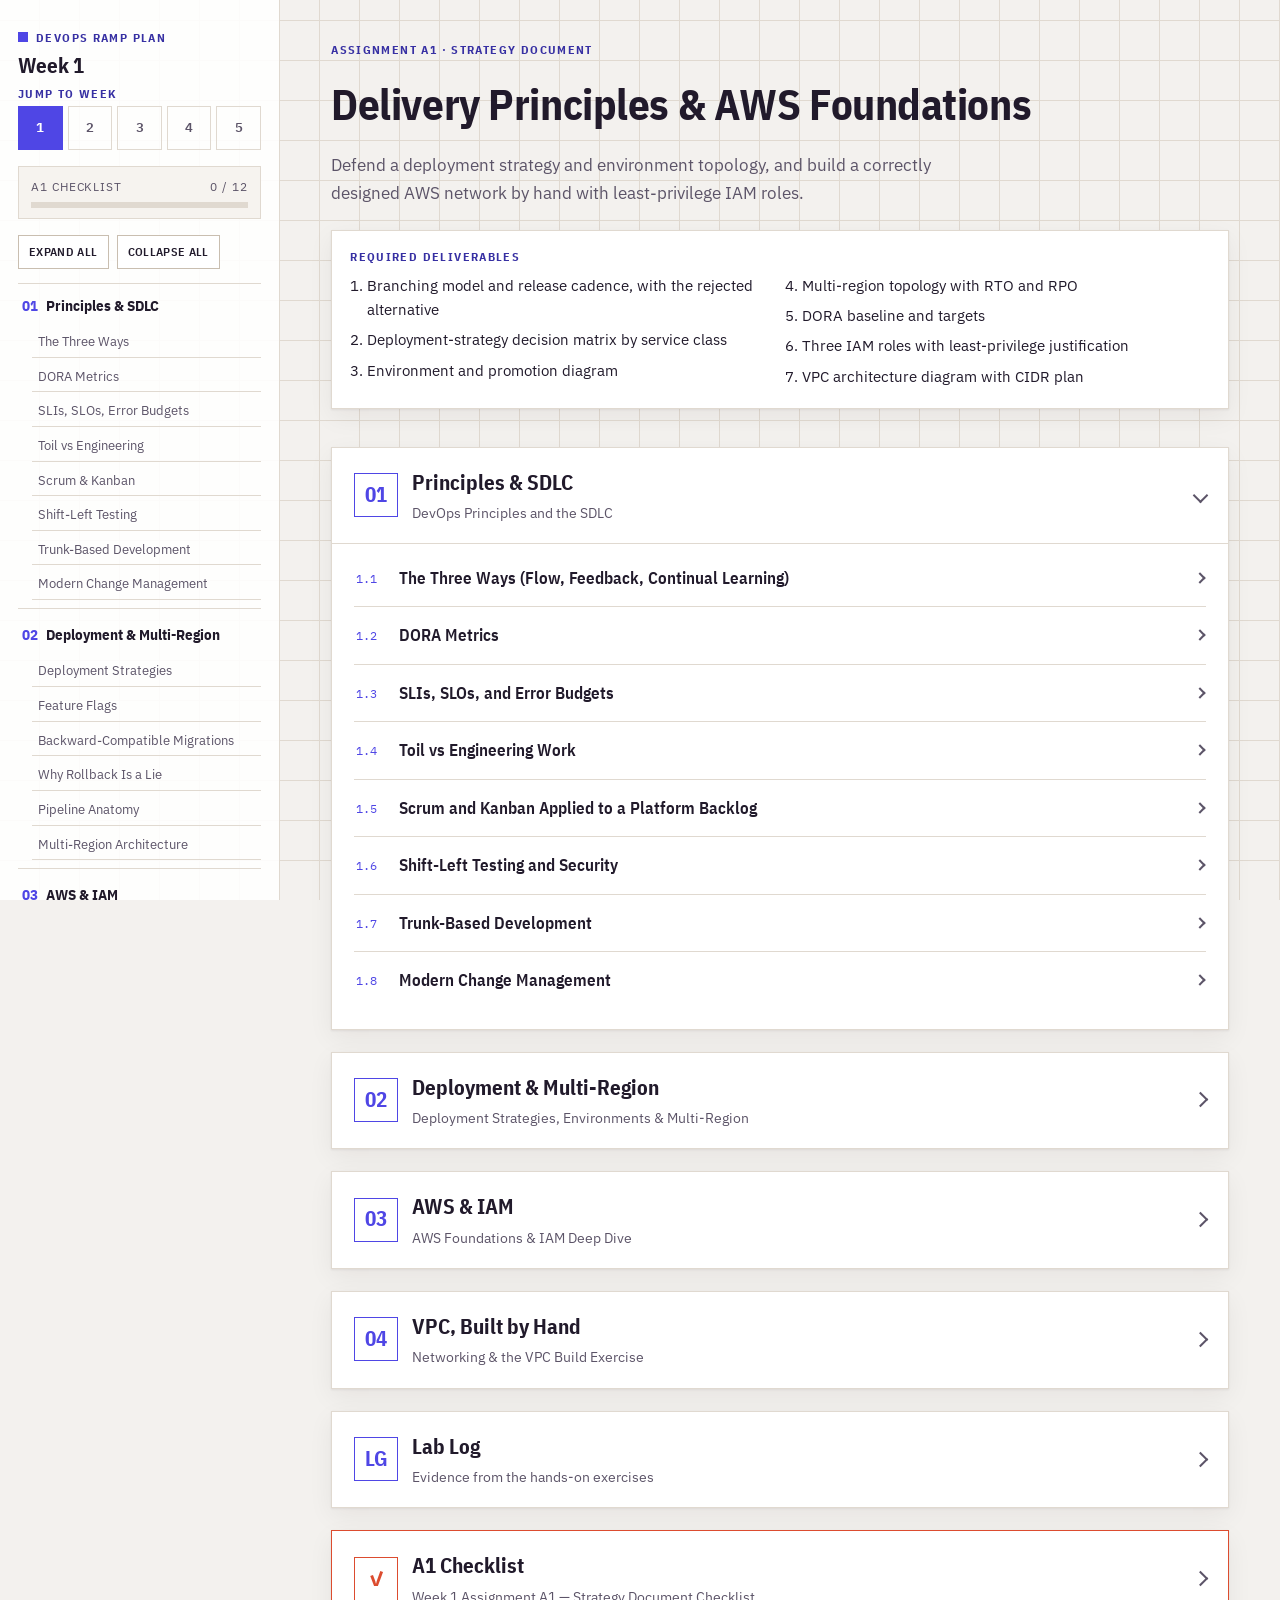
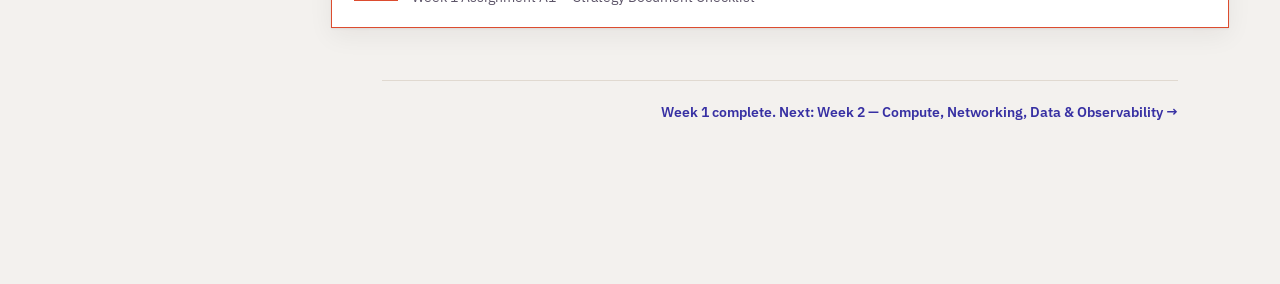
==== commit af74975e: "Redesigned the application" ====
--- a/index.html
+++ b/index.html
@@ -6,6 +6,14 @@
 <title>DevOps Ramp Plan</title>
 <link rel="stylesheet" href="https://fonts.googleapis.com/css2?family=IBM+Plex+Sans+Condensed:wght@600;700&family=IBM+Plex+Sans:wght@400;500;600;700&family=IBM+Plex+Mono:wght@400;500;600&display=swap">
 <link rel="stylesheet" href="styles.css">
+<style>
+  /* Week 1 accent -- violet */
+  :root{ --accent:#4f46e5; --accent-strong:#3730a3; --accent-tint:#eef0fe; }
+  @media (prefers-color-scheme: dark){
+    :root:not([data-theme="light"]){ --accent:#a5b4fc; --accent-strong:#c7d2fe; --accent-tint:#201f3d; }
+  }
+  :root[data-theme="dark"]{ --accent:#a5b4fc; --accent-strong:#c7d2fe; --accent-tint:#201f3d; }
+</style>
 </head>
 <body>
 
@@ -1058,6 +1066,53 @@
 <div class="sub-content">
 <p>A VPC (Virtual Private Cloud) is your own isolated network within an AWS region — think of it as your private data centre network in the cloud. Nothing can enter or leave your VPC unless you explicitly allow it.</p>
 <p>When you create a VPC, you define a CIDR block — the total pool of private IP addresses available to everything inside it.</p>
+
+<svg width="100%" viewBox="0 0 480 340" style="display:block;margin:16px 0" role="img" aria-label="A VPC containing a public subnet with a route to the Internet Gateway and a private subnet with no direct internet route">
+<style>
+.vi-title{font-family:'IBM Plex Sans Condensed',sans-serif;font-size:13px;font-weight:700;fill:var(--ink)}
+.vi-label{font-family:'IBM Plex Sans Condensed',sans-serif;font-size:13px;font-weight:700;fill:var(--accent-strong)}
+.vi-chip{font-family:'IBM Plex Mono',monospace;font-size:11px;fill:var(--surface);letter-spacing:.01em}
+.vi-note{font-family:'IBM Plex Sans',sans-serif;font-size:11px;fill:var(--ink-muted)}
+.vi-legend{font-family:'IBM Plex Sans',sans-serif;font-size:11px;fill:var(--ink-muted)}
+</style>
+<defs>
+<marker id="vi-arrow" viewBox="0 0 10 10" refX="8" refY="5" markerWidth="6" markerHeight="6" orient="auto-start-reverse">
+<path d="M0,0 L10,5 L0,10 z" fill="var(--ink-muted)"/>
+</marker>
+</defs>
+
+<text class="vi-title" x="240" y="20" text-anchor="middle">VPC — public and private subnets</text>
+
+<rect x="180" y="34" width="120" height="24" rx="12" fill="none" stroke="var(--ink-muted)" stroke-width="1.2"/>
+<text class="vi-note" x="240" y="50" text-anchor="middle">Internet</text>
+<line x1="240" y1="58" x2="240" y2="80" stroke="var(--ink-muted)" stroke-width="1.5" marker-end="url(#vi-arrow)"/>
+
+<rect x="140" y="82" width="200" height="32" rx="6" fill="var(--accent-tint)" stroke="var(--accent)" stroke-width="1.2"/>
+<text class="vi-label" x="240" y="103" text-anchor="middle">Internet Gateway</text>
+
+<line x1="200" y1="114" x2="135" y2="150" stroke="var(--ink-muted)" stroke-width="1.5" marker-end="url(#vi-arrow)"/>
+
+<rect x="20" y="126" width="440" height="128" rx="8" fill="none" stroke="var(--line)" stroke-width="1.5"/>
+<text class="vi-label" x="34" y="142">VPC 10.0.0.0/16 — fahad-devops-vpc</text>
+
+<rect x="40" y="150" width="190" height="90" rx="6" fill="var(--warn)" opacity=".12" stroke="var(--warn)" stroke-width="1.2"/>
+<text class="vi-note" x="50" y="164">Public — 10.0.1.0/24</text>
+<rect x="50" y="175" width="170" height="28" rx="4" fill="var(--warn)" opacity=".85"/>
+<text class="vi-chip" x="135" y="193" text-anchor="middle">ALB · NAT Gateway</text>
+
+<rect x="250" y="150" width="190" height="90" rx="6" fill="var(--accent)" opacity=".12" stroke="var(--accent)" stroke-width="1.2"/>
+<text class="vi-note" x="260" y="164">Private — 10.0.10.0/24</text>
+<rect x="260" y="175" width="170" height="28" rx="4" fill="var(--accent)" opacity=".85"/>
+<text class="vi-chip" x="345" y="193" text-anchor="middle">EC2 · RDS</text>
+
+<rect x="40" y="266" width="14" height="14" rx="2" fill="var(--warn)" opacity=".85"/>
+<text class="vi-legend" x="62" y="277">Public subnet — has a route to the Internet Gateway</text>
+<rect x="40" y="288" width="14" height="14" rx="2" fill="var(--accent)" opacity=".85"/>
+<text class="vi-legend" x="62" y="299">Private subnet — no direct internet route</text>
+
+<text class="vi-note" x="240" y="314" text-anchor="middle">The real build (4.8) uses 3 tiers × 2 AZs = 6 subnets.</text>
+<text class="vi-note" x="240" y="328" text-anchor="middle">See 4.9 for the full picture.</text>
+</svg>
 </div>
 </details>
 <details class="sub" id="d4-2">
@@ -2251,39 +2306,10 @@
   </main>
 </div>
 
+<script src="script.js"></script>
 <script>
 (function(){
-  var expandAll = document.getElementById('expand-all');
-  var collapseAll = document.getElementById('collapse-all');
-  function allDetails(){ return document.querySelectorAll('main details'); }
-  expandAll.addEventListener('click', function(){ allDetails().forEach(function(d){ d.open = true; }); });
-  collapseAll.addEventListener('click', function(){ allDetails().forEach(function(d){ d.open = false; }); });
-
-  document.querySelectorAll('.nav a[href^="#"]').forEach(function(a){
-    a.addEventListener('click', function(e){
-      var id = a.getAttribute('href').slice(1);
-      var target = document.getElementById(id);
-      if(!target) return;
-      var details = target.closest('details');
-      while(details){ details.open = true; details = details.parentElement.closest('details'); }
-      if(target.tagName === 'DETAILS') target.open = true;
-    });
-  });
-
-  if('IntersectionObserver' in window){
-    var observed = document.querySelectorAll('details.day, details.sub');
-    var io = new IntersectionObserver(function(entries){
-      entries.forEach(function(entry){
-        var id = entry.target.id;
-        var link = document.querySelector('.nav a[href="#'+id+'"]');
-        if(!link) return;
-        if(entry.isIntersecting) link.classList.add('active');
-        else link.classList.remove('active');
-      });
-    }, {rootMargin:'-10% 0px -70% 0px'});
-    observed.forEach(function(el){ io.observe(el); });
-  }
-  var STORAGE_KEY = 'devops-ramp-a1-checklist';
+var STORAGE_KEY = 'devops-ramp-a1-checklist';
   var checkboxes = Array.prototype.slice.call(document.querySelectorAll('.checklist input[type="checkbox"]'));
   var countEl = document.getElementById('progress-count');
   var fillEl = document.getElementById('progress-fill');
@@ -2314,7 +2340,8 @@
     });
   });
   updateProgress();
-})();
+
+  })();
 </script>
 
 </body>
--- a/styles.css
+++ b/styles.css
@@ -1,22 +1,25 @@
 :root{
-  --bg:#eef1ef; --surface:#ffffff; --surface-2:#f3f6f4; --ink:#182225; --ink-muted:#4c5e60;
-  --line:#ccd6d3; --line-strong:#aebab7; --accent:#1b6e73; --accent-strong:#12494d;
-  --accent-tint:#e6f1f0; --warn:#a8531f; --warn-tint:#fbeee4; --code-fg:#1c2b2d;
-  --shadow: 0 1px 2px rgba(15,30,30,.06), 0 8px 24px rgba(15,30,30,.05);
+  --bg:#f3f1ee; --surface:#ffffff; --surface-2:#f6f3ef; --ink:#211a2b; --ink-muted:#5c5468;
+  --line:#e0d9d0; --line-strong:#c9beb0; --accent:#4f46e5; --accent-strong:#3730a3;
+  --accent-tint:#eef0fe; --warn:#dc4c2f; --warn-tint:#fdeee8; --code-fg:#241d30;
+  --good:#15803d; --good-tint:#eafbf0; --note:#2563eb; --note-tint:#eaf1fe;
+  --shadow: 0 1px 2px rgba(40,20,10,.07), 0 8px 24px rgba(40,20,10,.06);
 }
 @media (prefers-color-scheme: dark){
   :root:not([data-theme="light"]){
-    --bg:#0e1416; --surface:#151d20; --surface-2:#111a1c; --ink:#dfe9e7; --ink-muted:#93a6a5;
-    --line:#2b3a3d; --line-strong:#3a4d50; --accent:#5fc2bb; --accent-strong:#9adcd5;
-    --accent-tint:#122624; --warn:#e2925a; --warn-tint:#2a1c14; --code-fg:#cfe3e0;
-    --shadow: 0 1px 2px rgba(0,0,0,.3), 0 8px 28px rgba(0,0,0,.35);
+    --bg:#141019; --surface:#1c1626; --surface-2:#181220; --ink:#ece7f5; --ink-muted:#a99fc2;
+    --line:#332a45; --line-strong:#453a5c; --accent:#a5b4fc; --accent-strong:#c7d2fe;
+    --accent-tint:#201f3d; --warn:#ff9466; --warn-tint:#33170d; --code-fg:#e3dcf2;
+    --good:#86efac; --good-tint:#0f2417; --note:#93c5fd; --note-tint:#101d33;
+    --shadow: 0 1px 2px rgba(0,0,0,.35), 0 8px 28px rgba(0,0,0,.4);
   }
 }
 :root[data-theme="dark"]{
-  --bg:#0e1416; --surface:#151d20; --surface-2:#111a1c; --ink:#dfe9e7; --ink-muted:#93a6a5;
-  --line:#2b3a3d; --line-strong:#3a4d50; --accent:#5fc2bb; --accent-strong:#9adcd5;
-  --accent-tint:#122624; --warn:#e2925a; --warn-tint:#2a1c14; --code-fg:#cfe3e0;
-  --shadow: 0 1px 2px rgba(0,0,0,.3), 0 8px 28px rgba(0,0,0,.35);
+  --bg:#141019; --surface:#1c1626; --surface-2:#181220; --ink:#ece7f5; --ink-muted:#a99fc2;
+  --line:#332a45; --line-strong:#453a5c; --accent:#a5b4fc; --accent-strong:#c7d2fe;
+  --accent-tint:#201f3d; --warn:#ff9466; --warn-tint:#33170d; --code-fg:#e3dcf2;
+  --good:#86efac; --good-tint:#0f2417; --note:#93c5fd; --note-tint:#101d33;
+  --shadow: 0 1px 2px rgba(0,0,0,.35), 0 8px 28px rgba(0,0,0,.4);
 }
 *{box-sizing:border-box}
 body{
@@ -96,6 +99,10 @@
 }
 nav.nav .sub-list a:hover{color:var(--accent-strong)}
 nav.nav .sub-list a.active{color:var(--accent-strong); border-left-color:var(--accent); font-weight:500}
+nav.nav .sub-list .sub-num{
+  display:inline-block; width:auto; min-width:2.4em; margin-right:2px;
+  font-family:'IBM Plex Mono',monospace; color:var(--accent); font-variant-numeric:tabular-nums;
+}
 nav.nav .checklist-link{font-weight:700; color:var(--warn)}
 
 /* ---------- Main content ---------- */
@@ -167,6 +174,14 @@
 td{font-variant-numeric:tabular-nums}
 tr:last-child td{border-bottom:none}
 
+figure.diagram-fig{margin:0 0 16px; border:1px solid var(--line); background:var(--surface)}
+figure.diagram-fig img{display:block; width:100%; background:#fff}
+figure.diagram-fig figcaption{padding:8px 12px; font-family:'IBM Plex Mono',monospace; font-size:.74rem; color:var(--ink-muted); border-top:1px solid var(--line)}
+
+figure.mermaid-fig{margin:0 0 16px; border:1px solid var(--line); background:var(--surface)}
+figure.mermaid-fig .mermaid{padding:16px; overflow-x:auto; display:flex; justify-content:center}
+figure.mermaid-fig figcaption{padding:8px 12px; font-family:'IBM Plex Mono',monospace; font-size:.74rem; color:var(--ink-muted); border-top:1px solid var(--line)}
+
 pre{
   background:var(--surface-2); color:var(--code-fg); border:1px solid var(--line); border-left:3px solid var(--accent);
   padding:14px 16px; overflow-x:auto; font-size:.82rem; line-height:1.55; margin:0 0 16px; position:relative;
@@ -179,18 +194,30 @@
 }
 code:not(pre code){background:var(--surface-2); border:1px solid var(--line); padding:.1em .4em; font-size:.86em}
 
+pre .copy-btn{
+  position:absolute; right:6px; top:6px; z-index:1;
+  font-family:'IBM Plex Sans Condensed',sans-serif; font-size:.62rem; font-weight:700; letter-spacing:.06em; text-transform:uppercase;
+  border:1px solid var(--line-strong); background:var(--surface); color:var(--ink-muted);
+  padding:3px 9px; cursor:pointer; opacity:0; transition:opacity .15s, border-color .15s, color .15s;
+}
+pre[data-lang] .copy-btn{ top:23px }
+pre:hover .copy-btn, pre .copy-btn:focus-visible{ opacity:1 }
+pre .copy-btn:hover{ border-color:var(--accent); color:var(--accent-strong) }
+pre .copy-btn.copied{ opacity:1; border-color:var(--good); color:var(--good) }
+@media (hover:none){ pre .copy-btn{ opacity:1 } }
+
 .fact{display:flex; gap:12px; border:1px solid var(--line); background:var(--surface); padding:10px 14px; margin:0 0 14px}
 .fact p, .fact pre{margin:0}
 .fact .tag{
   flex:none; width:9.5em; font-family:'IBM Plex Sans Condensed',sans-serif; font-weight:700; font-size:.72rem;
   letter-spacing:.05em; text-transform:uppercase; padding-top:2px;
 }
-.fact-fail{border-left:3px solid var(--warn)}
+.fact-fail{border-left:3px solid var(--warn); background:var(--warn-tint)}
 .fact-fail .tag{color:var(--warn)}
-.fact-good{border-left:3px solid var(--accent)}
-.fact-good .tag{color:var(--accent-strong)}
-.fact-note{border-left:3px solid var(--line-strong)}
-.fact-note .tag{color:var(--ink-muted)}
+.fact-good{border-left:3px solid var(--good); background:var(--good-tint)}
+.fact-good .tag{color:var(--good)}
+.fact-note{border-left:3px solid var(--note); background:var(--note-tint)}
+.fact-note .tag{color:var(--note)}
 @media (max-width:560px){ .fact{flex-direction:column; gap:4px} .fact .tag{width:auto} }
 
 .eff-allow{color:var(--accent-strong); font-weight:600}
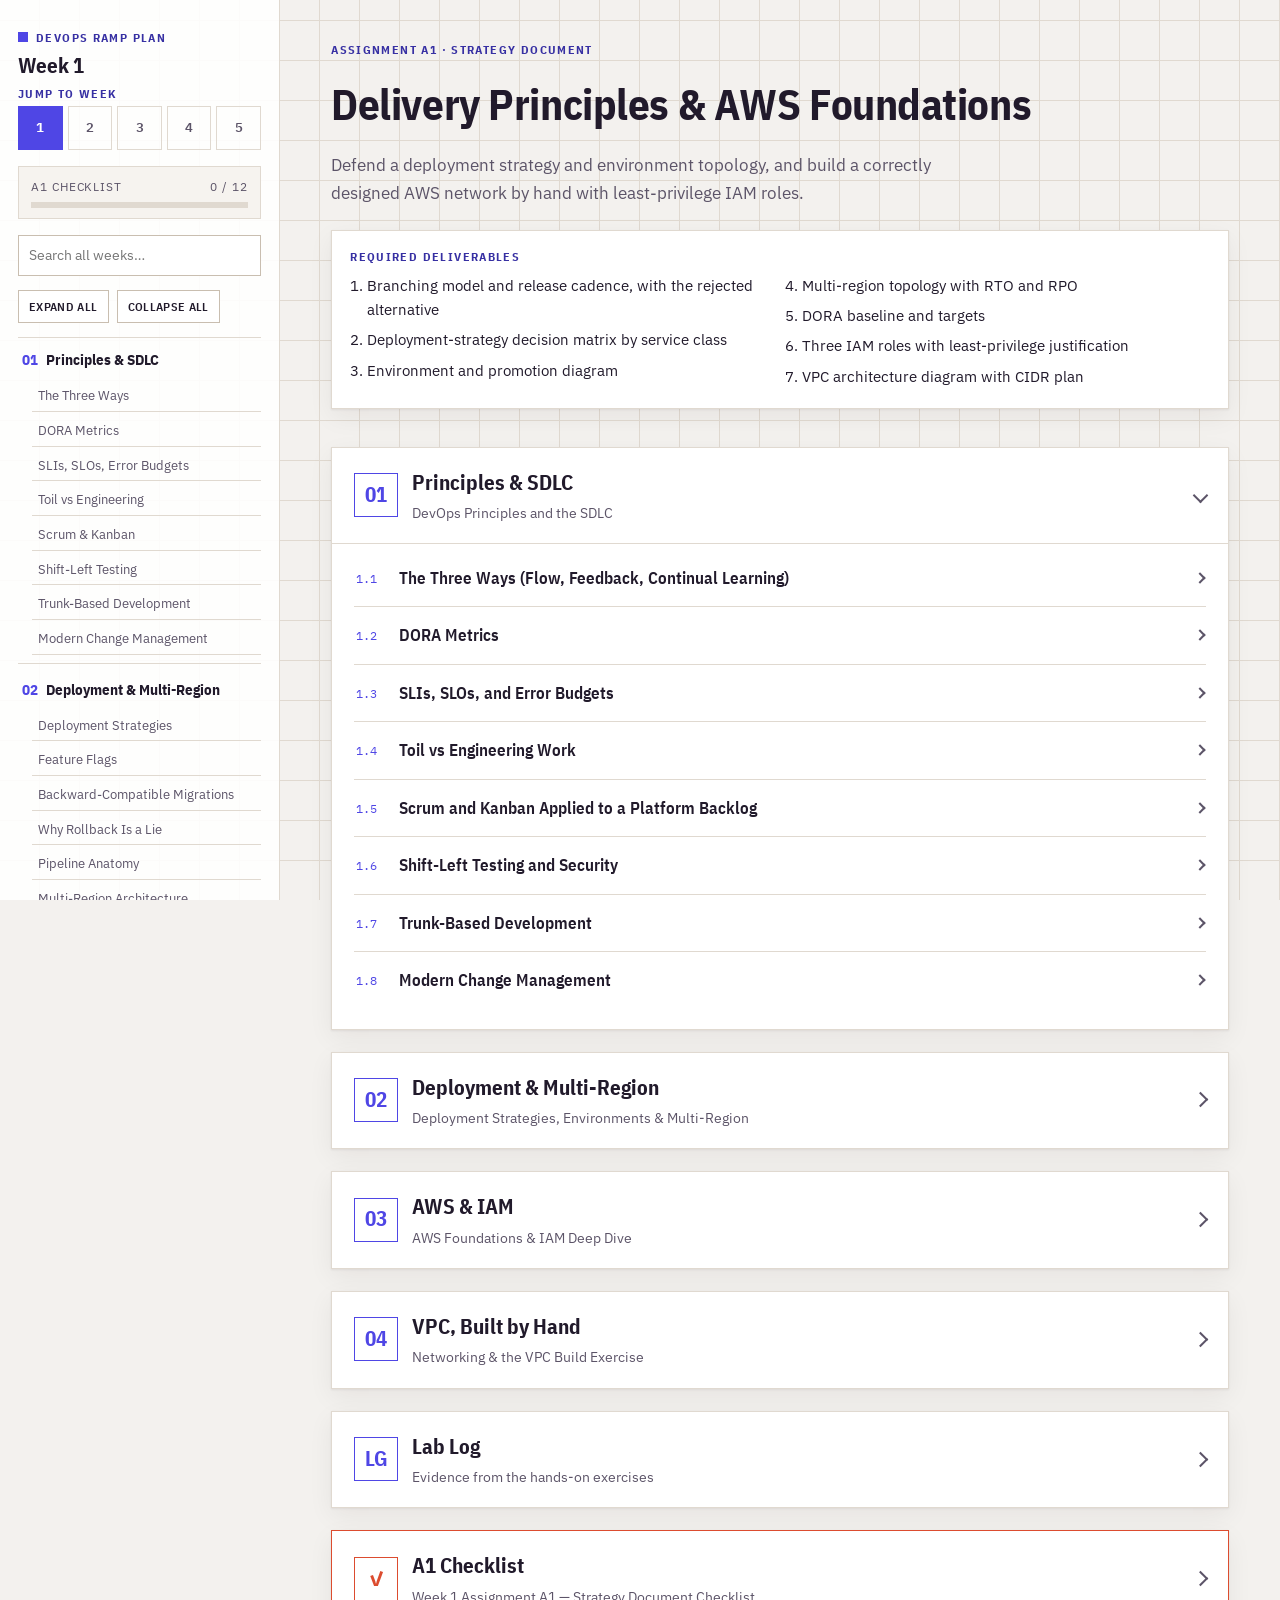
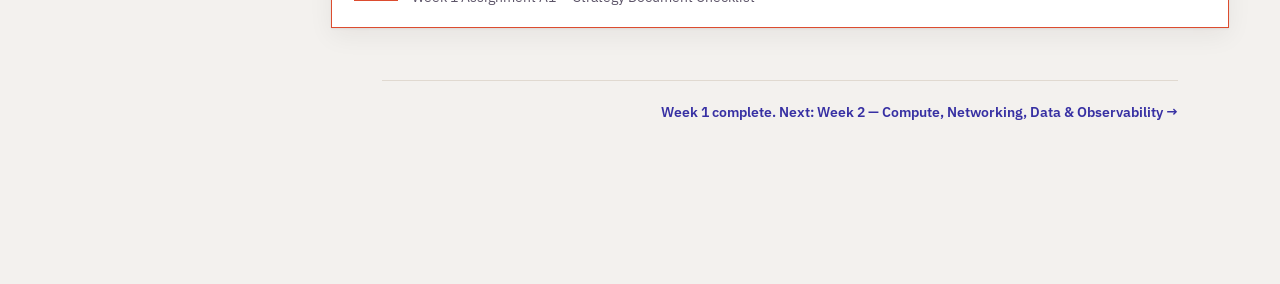
==== commit 3ae3b2e0: "Add site-wide search across all week pages Search box in the sidebar indexes every subsection's titl" ====
--- a/index.html
+++ b/index.html
@@ -33,6 +33,11 @@
     <div class="progress-card">
       <div class="p-row"><span>A1 Checklist</span><span id="progress-count">0 / 11</span></div>
       <div class="progress-track"><div class="progress-fill" id="progress-fill"></div></div>
+    </div>
+
+    <div class="site-search">
+      <input type="text" id="site-search-input" placeholder="Search all weeks…" autocomplete="off" spellcheck="false" aria-label="Search all weeks">
+      <div class="site-search-results" id="site-search-results" hidden></div>
     </div>
 
     <div class="nav-controls">
@@ -2306,6 +2311,7 @@
   </main>
 </div>
 
+<script src="search-index.js"></script>
 <script src="script.js"></script>
 <script>
 (function(){
--- a/styles.css
+++ b/styles.css
@@ -72,6 +72,28 @@
 .progress-card .p-row{display:flex; justify-content:space-between; font-size:.72rem; text-transform:uppercase; letter-spacing:.08em; color:var(--ink-muted); margin-bottom:6px}
 .progress-track{height:6px; background:var(--line); overflow:hidden}
 .progress-fill{height:100%; background:var(--accent); width:0%; transition:width .3s ease}
+
+.site-search{position:relative; margin-bottom:14px}
+.site-search input{
+  width:100%; box-sizing:border-box; font:inherit; font-size:.85rem;
+  padding:8px 10px; border:1px solid var(--line-strong); background:var(--surface); color:var(--ink);
+}
+.site-search input:focus{outline:2px solid var(--accent); outline-offset:-1px}
+.site-search-results{
+  position:absolute; top:calc(100% + 4px); left:0; right:0; z-index:30;
+  background:var(--surface); border:1px solid var(--line-strong); box-shadow:var(--shadow);
+  max-height:64vh; overflow-y:auto;
+}
+.site-search-results .sr-item{display:block; padding:8px 10px; text-decoration:none; border-bottom:1px solid var(--line); cursor:pointer}
+.site-search-results .sr-item:last-child{border-bottom:none}
+.site-search-results .sr-item:hover, .site-search-results .sr-item.active{background:var(--accent-tint)}
+.site-search-results .sr-page{font-family:'IBM Plex Sans Condensed',sans-serif; font-size:.68rem; font-weight:700; text-transform:uppercase; letter-spacing:.08em; color:var(--ink-muted)}
+.site-search-results .sr-exact{font-family:'IBM Plex Sans Condensed',sans-serif; font-size:.62rem; font-weight:700; text-transform:uppercase; letter-spacing:.05em; color:var(--accent-strong); border:1px solid var(--accent); padding:0 4px; margin-left:6px}
+.site-search-results .sr-title{display:block; font-weight:600; font-size:.85rem; color:var(--ink); margin:2px 0}
+.site-search-results .sr-snippet{display:block; font-size:.78rem; color:var(--ink-muted)}
+.site-search-results .sr-snippet mark, .site-search-results .sr-title mark{background:var(--accent-tint); color:var(--accent-strong); font-weight:700}
+.site-search-results .sr-empty, .site-search-results .sr-loading, .site-search-results .sr-more{padding:10px; font-size:.8rem; color:var(--ink-muted)}
+mark.hit-flash{background:var(--accent-tint); color:var(--accent-strong)}
 
 .nav-controls{display:flex; gap:8px; margin-bottom:14px}
 .btn{
